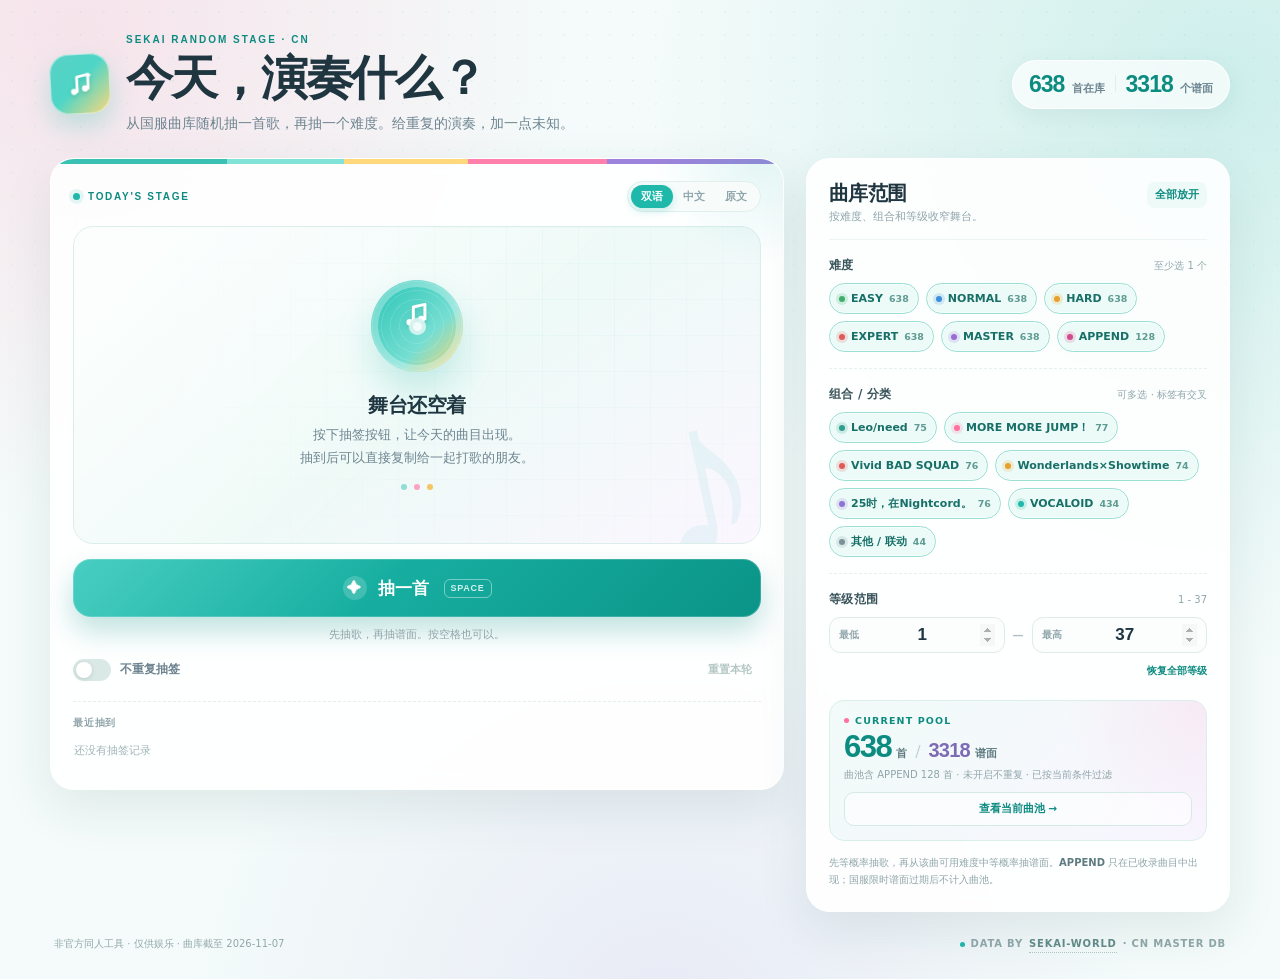
==== index.html @ ed01dc90 "Add files via upload" ====
<!doctype html>
<html lang="zh-CN">
<head>
  <meta charset="utf-8">
  <meta name="viewport" content="width=device-width, initial-scale=1">
  <meta name="theme-color" content="#f4fbfa">
  <meta name="description" content="初音未来：缤纷舞台国服随机曲目抽签工具 — 638 首在库曲目，支持难度、组合、等级筛选与 APPEND。">
  <title>今天，演奏什么？｜PJSK 国服随机抽签</title>
  <link rel="icon" href="data:image/svg+xml,%3Csvg xmlns='http://www.w3.org/2000/svg' viewBox='0 0 64 64'%3E%3Crect width='64' height='64' rx='18' fill='%231fb8aa'/%3E%3Cpath d='M27 43V18l20-4v22' stroke='white' stroke-width='5' stroke-linecap='round' stroke-linejoin='round' fill='none'/%3E%3Ccircle cx='21' cy='44' r='6' fill='white'/%3E%3Ccircle cx='41' cy='37' r='6' fill='white'/%3E%3C/svg%3E">
  <style>
/* ============ PJSK 舞台随机抽签 · 样式 ============ */
:root {
  color-scheme: light;
  --bg: #f4fbfa;
  --paper: #ffffff;
  --ink: #1f3540;
  --muted: #6d8490;
  --faint: #90a5ab;
  --line: #e1efec;
  --teal: #1fb8aa;
  --teal-deep: #0c8b80;
  --pink: #ff6f9f;
  --yellow: #f4b942;
  --purple: #8f72d6;
  --shadow: 0 18px 50px rgba(29, 78, 81, 0.1);
  --shadow-soft: 0 8px 26px rgba(29, 78, 81, 0.07);
  --radius: 24px;
  --font: "Noto Sans SC", "PingFang SC", "Hiragino Sans GB", "Microsoft YaHei",
    system-ui, -apple-system, "Segoe UI", sans-serif;
  --display: "Trebuchet MS", "Arial Rounded MT Bold", "Noto Sans SC",
    "PingFang SC", "Microsoft YaHei", sans-serif;
}

* {
  box-sizing: border-box;
}

[hidden] {
  display: none !important;
}

html {
  min-height: 100%;
  scroll-behavior: smooth;
}

body {
  margin: 0;
  min-height: 100vh;
  color: var(--ink);
  font-family: var(--font);
  background:
    radial-gradient(circle at 6% 3%, rgba(255, 111, 159, 0.17), transparent 31rem),
    radial-gradient(circle at 96% 9%, rgba(31, 184, 170, 0.18), transparent 36rem),
    radial-gradient(circle at 52% 105%, rgba(143, 114, 214, 0.12), transparent 30rem),
    var(--bg);
  -webkit-font-smoothing: antialiased;
  text-rendering: optimizeLegibility;
}

body::before {
  content: "";
  position: fixed;
  inset: 0;
  pointer-events: none;
  z-index: 0;
  background-image: radial-gradient(rgba(31, 184, 170, 0.16) 1px, transparent 1px);
  background-size: 23px 23px;
  -webkit-mask-image: linear-gradient(to bottom, rgba(0, 0, 0, 0.55), transparent 68%);
  mask-image: linear-gradient(to bottom, rgba(0, 0, 0, 0.55), transparent 68%);
}

button,
input,
select {
  font: inherit;
}

button {
  -webkit-tap-highlight-color: transparent;
}

button:focus-visible,
input:focus-visible,
a:focus-visible {
  outline: 3px solid rgba(31, 184, 170, 0.45);
  outline-offset: 3px;
}

.app {
  position: relative;
  z-index: 1;
  width: min(1180px, calc(100% - 40px));
  margin: 0 auto;
  padding: 34px 0 26px;
}

/* ---------- 顶部 ---------- */
.hero {
  display: flex;
  align-items: center;
  justify-content: space-between;
  gap: 24px;
  flex-wrap: wrap;
  margin-bottom: 24px;
}

.brand {
  display: flex;
  align-items: center;
  gap: 16px;
  min-width: 0;
}

.brand-mark {
  width: 60px;
  height: 60px;
  flex: 0 0 auto;
  display: grid;
  place-items: center;
  border-radius: 19px;
  color: #fff;
  background:
    linear-gradient(135deg, rgba(255, 255, 255, 0.28), transparent 48%),
    linear-gradient(135deg, #1fc2b2 0%, #4fd6c6 48%, #ffd77a 100%);
  box-shadow:
    0 12px 26px rgba(31, 184, 170, 0.26),
    inset 0 0 0 1px rgba(255, 255, 255, 0.52);
  transform: rotate(-3deg);
}

.brand-mark svg {
  width: 31px;
  height: 31px;
  filter: drop-shadow(0 2px 2px rgba(13, 111, 103, 0.22));
}

.kicker {
  margin: 0 0 7px;
  color: var(--teal-deep);
  font: 800 10px/1.2 var(--display);
  letter-spacing: 0.2em;
  text-transform: uppercase;
}

.hero h1 {
  margin: 0;
  font-family: var(--display);
  font-size: clamp(30px, 4.4vw, 47px);
  line-height: 1.06;
  letter-spacing: -0.045em;
}

.lede {
  margin: 9px 0 0;
  color: var(--muted);
  font-size: 13.5px;
  line-height: 1.65;
}

.lib-badge {
  display: flex;
  align-items: baseline;
  gap: 7px;
  padding: 12px 16px;
  border: 1px solid rgba(255, 255, 255, 0.9);
  border-radius: 999px;
  background: rgba(255, 255, 255, 0.68);
  box-shadow: var(--shadow-soft);
  backdrop-filter: blur(10px);
  white-space: nowrap;
}

.lib-badge strong {
  color: var(--teal-deep);
  font: 800 23px/1 var(--display);
  letter-spacing: -0.04em;
}

.lib-badge span {
  color: var(--muted);
  font-size: 11px;
  font-weight: 700;
}

.lib-badge i {
  width: 1px;
  height: 17px;
  margin: 0 3px;
  background: var(--line);
}

/* ---------- 布局 ---------- */
.layout {
  display: grid;
  grid-template-columns: minmax(0, 1.42fr) minmax(320px, 0.82fr);
  gap: 22px;
  align-items: start;
}

.card {
  background: rgba(255, 255, 255, 0.9);
  border: 1px solid rgba(255, 255, 255, 0.96);
  border-radius: var(--radius);
  box-shadow: var(--shadow);
  backdrop-filter: blur(10px);
}

/* ---------- 抽签舞台 ---------- */
.stage {
  position: relative;
  overflow: hidden;
  padding: 22px;
}

.stage::before {
  content: "";
  position: absolute;
  inset: 0 0 auto;
  height: 5px;
  background: linear-gradient(
    90deg,
    var(--teal) 0 24%,
    #70dfd2 24% 40%,
    #ffd36b 40% 57%,
    var(--pink) 57% 76%,
    var(--purple) 76% 100%
  );
  opacity: 0.88;
}

.stage::after {
  content: "";
  position: absolute;
  width: 230px;
  height: 230px;
  right: -95px;
  top: -120px;
  border-radius: 50%;
  background: radial-gradient(circle, rgba(31, 184, 170, 0.13), transparent 68%);
  pointer-events: none;
}

.stage-top {
  position: relative;
  z-index: 1;
  display: flex;
  align-items: center;
  justify-content: space-between;
  gap: 12px;
  flex-wrap: wrap;
  margin-bottom: 14px;
}

.stage-label {
  display: inline-flex;
  align-items: center;
  gap: 8px;
  color: var(--teal-deep);
  font: 800 10px/1 var(--display);
  letter-spacing: 0.17em;
}

.stage-label::before {
  content: "";
  width: 7px;
  height: 7px;
  border-radius: 50%;
  background: var(--teal);
  box-shadow: 0 0 0 4px rgba(31, 184, 170, 0.12);
}

.segmented {
  display: inline-flex;
  padding: 3px;
  border: 1px solid var(--line);
  border-radius: 999px;
  background: #f7fcfb;
}

.segmented button {
  border: 0;
  border-radius: 999px;
  background: transparent;
  color: var(--faint);
  padding: 6px 10px;
  font-size: 11px;
  font-weight: 800;
  line-height: 1;
  cursor: pointer;
  transition: 0.18s ease;
}

.segmented button:hover {
  color: var(--teal-deep);
}

.segmented button[aria-pressed="true"] {
  color: #fff;
  background: var(--teal);
  box-shadow: 0 3px 9px rgba(31, 184, 170, 0.24);
}

/* 结果面板 */
.result {
  position: relative;
  min-height: 318px;
  display: flex;
  flex-direction: column;
  justify-content: center;
  padding: 23px;
  overflow: hidden;
  border: 1px solid #dceeea;
  border-radius: 20px;
  background:
    linear-gradient(135deg, rgba(255, 255, 255, 0.7), transparent 55%),
    linear-gradient(145deg, #f7fdfc 0%, #eefaf7 54%, #fbf6ff 100%);
}

.result::before {
  content: "";
  position: absolute;
  inset: 0;
  background-image:
    linear-gradient(rgba(31, 184, 170, 0.045) 1px, transparent 1px),
    linear-gradient(90deg, rgba(31, 184, 170, 0.045) 1px, transparent 1px);
  background-size: 36px 36px;
  -webkit-mask-image: radial-gradient(circle at 72% 30%, #000, transparent 76%);
  mask-image: radial-gradient(circle at 72% 30%, #000, transparent 76%);
  pointer-events: none;
}

.result::after {
  content: "♪";
  position: absolute;
  right: 1px;
  bottom: -53px;
  color: rgba(31, 184, 170, 0.075);
  font: 900 230px/1 var(--display);
  transform: rotate(-12deg);
  pointer-events: none;
}

.result-placeholder {
  position: relative;
  z-index: 1;
  display: flex;
  flex-direction: column;
  align-items: center;
  text-align: center;
  padding: 16px 8px;
}

.disc {
  position: relative;
  width: 92px;
  height: 92px;
  display: grid;
  place-items: center;
  border-radius: 50%;
  color: #fff;
  background:
    repeating-radial-gradient(circle at center, transparent 0 8px, rgba(255, 255, 255, 0.12) 8px 9px),
    linear-gradient(135deg, #26c4b5, #76ded2 62%, #ffd36b);
  box-shadow:
    0 18px 34px rgba(31, 184, 170, 0.22),
    inset 0 0 0 7px rgba(255, 255, 255, 0.3);
  animation: floaty 5s ease-in-out infinite;
}

.disc::after {
  content: "";
  position: absolute;
  width: 17px;
  height: 17px;
  border-radius: 50%;
  background: rgba(255, 255, 255, 0.92);
  box-shadow: inset 0 0 0 4px rgba(31, 184, 170, 0.16);
}

.disc svg {
  width: 34px;
  height: 34px;
  margin-top: -22px;
  filter: drop-shadow(0 2px 2px rgba(12, 111, 103, 0.2));
}

.placeholder-title {
  margin: 21px 0 6px;
  font: 800 20px/1.25 var(--display);
  letter-spacing: -0.025em;
}

.placeholder-sub {
  margin: 0;
  max-width: 330px;
  color: var(--muted);
  font-size: 12.5px;
  line-height: 1.8;
}

.placeholder-spark {
  display: flex;
  gap: 7px;
  margin-top: 15px;
}

.placeholder-spark i {
  width: 6px;
  height: 6px;
  border-radius: 50%;
  background: var(--teal);
  opacity: 0.45;
}

.placeholder-spark i:nth-child(2) {
  background: var(--pink);
  opacity: 0.62;
}

.placeholder-spark i:nth-child(3) {
  background: var(--yellow);
  opacity: 0.82;
}

.result-content {
  position: relative;
  z-index: 1;
}

.result-inner {
  display: flex;
  align-items: center;
  gap: 22px;
  min-width: 0;
}

.cover {
  position: relative;
  flex: 0 0 auto;
  width: 112px;
  aspect-ratio: 1;
  display: grid;
  place-items: center;
  overflow: hidden;
  border-radius: 22px;
  background: linear-gradient(135deg, var(--cover-a, #1fb8aa), var(--cover-b, #7de1d5));
  box-shadow:
    0 14px 30px rgba(31, 92, 88, 0.2),
    inset 0 0 0 1px rgba(255, 255, 255, 0.36);
}

.cover::before {
  content: "";
  position: absolute;
  inset: 9px;
  border: 1px solid rgba(255, 255, 255, 0.28);
  border-radius: 15px;
}

.cover::after {
  content: "";
  position: absolute;
  width: 150%;
  height: 34px;
  top: 12%;
  left: -24%;
  background: rgba(255, 255, 255, 0.14);
  transform: rotate(-25deg);
}

.cover-note {
  position: relative;
  z-index: 1;
  color: #fff;
  font: 900 49px/1 var(--display);
  text-shadow: 0 3px 12px rgba(20, 75, 72, 0.2);
}

.cover-append {
  position: absolute;
  z-index: 2;
  left: 50%;
  bottom: 7px;
  transform: translateX(-50%);
  padding: 3px 6px;
  border-radius: 5px;
  background: rgba(255, 255, 255, 0.88);
  color: #b23d78;
  font: 900 8px/1 var(--display);
  letter-spacing: 0.11em;
}

.result-copy {
  min-width: 0;
  flex: 1;
}

.result-kicker {
  display: flex;
  align-items: center;
  flex-wrap: wrap;
  gap: 8px;
  color: var(--faint);
  font-size: 10.5px;
  font-weight: 800;
  letter-spacing: 0.08em;
}

.result-kicker .dot-sep {
  width: 3px;
  height: 3px;
  border-radius: 50%;
  background: #b9cfcb;
}

.song-title {
  margin: 8px 0 5px;
  font-family: var(--display);
  font-size: clamp(24px, 3.7vw, 39px);
  line-height: 1.16;
  letter-spacing: -0.045em;
  overflow-wrap: anywhere;
}

.song-original {
  margin: 0;
  color: var(--muted);
  font-size: 12.5px;
  line-height: 1.6;
  overflow-wrap: anywhere;
}

.result-tags {
  display: flex;
  flex-wrap: wrap;
  align-items: center;
  gap: 7px;
  margin-top: 15px;
}

.diff-badge {
  display: inline-flex;
  align-items: center;
  gap: 8px;
  padding: 7px 11px;
  border: 1px solid var(--diff-bg);
  border-radius: 999px;
  color: var(--diff);
  background: var(--diff-bg);
  font: 900 10px/1 var(--display);
  letter-spacing: 0.08em;
}

.diff-badge b {
  font: 900 17px/1 var(--display);
  letter-spacing: -0.03em;
}

.diff-easy {
  --diff: #257f4f;
  --diff-bg: #e2f6ea;
}
.diff-normal {
  --diff: #286fb3;
  --diff-bg: #e3f0fd;
}
.diff-hard {
  --diff: #a96f12;
  --diff-bg: #fff2d8;
}
.diff-expert {
  --diff: #bd3f3f;
  --diff-bg: #fde8e8;
}
.diff-master {
  --diff: #7448b1;
  --diff-bg: #f0e8fc;
}
.diff-append {
  --diff: #ad3d72;
  --diff-bg: linear-gradient(120deg, #ffe6f1, #ece8ff 52%, #e4fbf7);
  border-color: #f1d4e4;
}

.tag {
  display: inline-flex;
  align-items: center;
  gap: 5px;
  padding: 6px 9px;
  border: 1px solid #e4efed;
  border-radius: 999px;
  color: #5c747c;
  background: rgba(255, 255, 255, 0.72);
  font-size: 10.5px;
  font-weight: 800;
  line-height: 1;
}

.tag::before {
  content: "";
  width: 5px;
  height: 5px;
  border-radius: 50%;
  background: var(--tag-color, var(--teal));
}

.result-foot {
  display: flex;
  align-items: center;
  justify-content: space-between;
  gap: 12px;
  flex-wrap: wrap;
  margin-top: 17px;
  padding-top: 13px;
  border-top: 1px dashed #d4e8e3;
  color: var(--faint);
  font-size: 10.5px;
}

.result-foot .mini-action {
  padding: 7px 10px;
  border: 1px solid #daebe7;
  border-radius: 9px;
  color: var(--teal-deep);
  background: rgba(255, 255, 255, 0.68);
  font-size: 11px;
  font-weight: 800;
  cursor: pointer;
  transition: 0.16s ease;
}

.result-foot .mini-action:hover {
  border-color: #9eddd4;
  background: #f0fbf8;
}

.result.reveal .result-inner {
  animation: reveal-up 0.52s cubic-bezier(0.2, 0.8, 0.2, 1) both;
}

.result.reveal .result-foot {
  animation: reveal-up 0.52s cubic-bezier(0.2, 0.8, 0.2, 1) 0.05s both;
}

/* 抽签按钮 */
.draw-btn {
  position: relative;
  z-index: 1;
  width: 100%;
  margin-top: 15px;
  padding: 17px 19px;
  display: flex;
  align-items: center;
  justify-content: center;
  gap: 11px;
  border: 0;
  border-radius: 18px;
  color: #fff;
  background:
    linear-gradient(135deg, rgba(255, 255, 255, 0.18), transparent 45%),
    linear-gradient(135deg, #20c3b4, #0b9488);
  box-shadow:
    0 14px 28px rgba(12, 143, 131, 0.26),
    inset 0 0 0 1px rgba(255, 255, 255, 0.18);
  font: 900 17px/1 var(--display);
  letter-spacing: 0.02em;
  cursor: pointer;
  transition:
    transform 0.18s ease,
    box-shadow 0.18s ease,
    filter 0.18s ease;
}

.draw-btn:hover:not(:disabled) {
  transform: translateY(-2px);
  box-shadow:
    0 18px 32px rgba(12, 143, 131, 0.31),
    inset 0 0 0 1px rgba(255, 255, 255, 0.22);
  filter: saturate(1.05);
}

.draw-btn:active:not(:disabled) {
  transform: translateY(0) scale(0.994);
  box-shadow: 0 9px 18px rgba(12, 143, 131, 0.23);
}

.draw-btn:disabled {
  cursor: not-allowed;
  opacity: 0.58;
  box-shadow: none;
  transform: none;
}

.draw-btn .btn-icon {
  display: grid;
  place-items: center;
  width: 24px;
  height: 24px;
  border-radius: 50%;
  background: rgba(255, 255, 255, 0.18);
  font-size: 14px;
}

.draw-btn .key {
  margin-left: 3px;
  padding: 4px 6px;
  border: 1px solid rgba(255, 255, 255, 0.42);
  border-radius: 6px;
  color: rgba(255, 255, 255, 0.82);
  font: 800 9px/1 var(--display);
  letter-spacing: 0.08em;
}

.draw-btn.is-drawing .btn-icon {
  animation: spin 0.9s linear infinite;
}

.draw-hint {
  position: relative;
  z-index: 1;
  min-height: 17px;
  margin: 9px 0 0;
  color: var(--faint);
  font-size: 10.5px;
  line-height: 1.55;
  text-align: center;
}

.actions-row {
  position: relative;
  z-index: 1;
  display: flex;
  align-items: center;
  justify-content: space-between;
  gap: 10px;
  flex-wrap: wrap;
  margin-top: 12px;
}

.switch {
  display: inline-flex;
  align-items: center;
  gap: 9px;
  color: var(--muted);
  font-size: 12px;
  font-weight: 700;
  cursor: pointer;
  user-select: none;
}

.switch input {
  position: absolute;
  width: 1px;
  height: 1px;
  opacity: 0;
}

.switch-track {
  position: relative;
  width: 38px;
  height: 22px;
  flex: 0 0 auto;
  border-radius: 999px;
  background: #dbe9e6;
  transition: 0.2s ease;
}

.switch-track::after {
  content: "";
  position: absolute;
  top: 3px;
  left: 3px;
  width: 16px;
  height: 16px;
  border-radius: 50%;
  background: #fff;
  box-shadow: 0 1px 4px rgba(20, 70, 66, 0.18);
  transition: 0.2s ease;
}

.switch input:checked + .switch-track {
  background: var(--teal);
}

.switch input:checked + .switch-track::after {
  transform: translateX(16px);
}

.switch input:focus-visible + .switch-track {
  outline: 3px solid rgba(31, 184, 170, 0.35);
  outline-offset: 2px;
}

.ghost-btn {
  border: 0;
  border-radius: 9px;
  padding: 7px 9px;
  color: var(--teal-deep);
  background: transparent;
  font-size: 11px;
  font-weight: 800;
  cursor: pointer;
  transition: 0.16s ease;
}

.ghost-btn:hover {
  background: #eafaf6;
}

.ghost-btn:disabled {
  color: #b4c7c4;
  cursor: not-allowed;
  background: transparent;
}

/* 历史 */
.history {
  position: relative;
  z-index: 1;
  margin-top: 17px;
  padding-top: 14px;
  border-top: 1px dashed #e2efec;
}

.history-head {
  display: flex;
  align-items: center;
  justify-content: space-between;
  gap: 12px;
  margin-bottom: 8px;
  color: var(--faint);
  font-size: 10px;
  font-weight: 800;
  letter-spacing: 0.08em;
}

.history-list {
  display: flex;
  gap: 8px;
  overflow-x: auto;
  padding: 1px 1px 5px;
  scrollbar-width: thin;
  scrollbar-color: #c6e4df transparent;
}

.history-list::-webkit-scrollbar {
  height: 5px;
}

.history-list::-webkit-scrollbar-thumb {
  border-radius: 999px;
  background: #c6e4df;
}

.history-empty {
  color: #a1b5b7;
  font-size: 11px;
  padding: 4px 0;
}

.history-item {
  flex: 0 0 auto;
  max-width: 245px;
  padding: 8px 10px;
  border: 1px solid #e2efec;
  border-radius: 11px;
  color: var(--ink);
  background: #fbfefd;
  text-align: left;
  cursor: pointer;
  transition: 0.16s ease;
}

.history-item:hover {
  border-color: #b9dfd7;
  background: #f4fcfa;
  transform: translateY(-1px);
}

.history-item strong {
  display: block;
  max-width: 220px;
  overflow: hidden;
  text-overflow: ellipsis;
  white-space: nowrap;
  font-size: 11.5px;
  font-weight: 800;
}

.history-item span {
  display: block;
  margin-top: 4px;
  color: var(--faint);
  font-size: 9.5px;
  font-weight: 700;
  letter-spacing: 0.02em;
}

/* ---------- 筛选面板 ---------- */
.filters {
  padding: 22px;
}

.filters-head {
  display: flex;
  align-items: flex-start;
  justify-content: space-between;
  gap: 12px;
  padding-bottom: 15px;
  border-bottom: 1px solid #edf5f3;
}

.filters-head h2 {
  margin: 0;
  font: 800 20px/1.2 var(--display);
  letter-spacing: -0.03em;
}

.filters-head p {
  margin: 5px 0 0;
  color: var(--faint);
  font-size: 10.5px;
}

.reset-link {
  flex: 0 0 auto;
  margin-top: 1px;
  padding: 6px 8px;
  border: 0;
  border-radius: 8px;
  color: var(--teal-deep);
  background: #eefaf7;
  font-size: 10.5px;
  font-weight: 800;
  cursor: pointer;
  transition: 0.16s ease;
}

.reset-link:hover {
  background: #def7f2;
}

.filter-group {
  padding-top: 17px;
}

.filter-group + .filter-group {
  margin-top: 16px;
  border-top: 1px dashed #e6f1ef;
}

.label-row {
  display: flex;
  align-items: baseline;
  justify-content: space-between;
  gap: 10px;
  margin-bottom: 9px;
}

.label-row h3 {
  margin: 0;
  color: #39545b;
  font-size: 12px;
  font-weight: 900;
  letter-spacing: 0.02em;
}

.label-row span {
  color: var(--faint);
  font-size: 10px;
}

.chips {
  display: flex;
  flex-wrap: wrap;
  gap: 7px;
}

.chip {
  display: inline-flex;
  align-items: center;
  gap: 6px;
  min-height: 31px;
  padding: 6px 9px;
  border: 1px solid #deece9;
  border-radius: 999px;
  color: #567078;
  background: #fbfefd;
  font-size: 11px;
  font-weight: 800;
  line-height: 1;
  cursor: pointer;
  transition:
    transform 0.15s ease,
    border-color 0.15s ease,
    background 0.15s ease,
    opacity 0.15s ease;
}

.chip:hover {
  transform: translateY(-1px);
  border-color: #b7ddd6;
}

.chip-dot {
  width: 6px;
  height: 6px;
  flex: 0 0 auto;
  border-radius: 50%;
  background: var(--accent, var(--teal));
}

.chip-count {
  color: #9ab0b1;
  font-size: 9.5px;
  font-weight: 700;
  font-variant-numeric: tabular-nums;
}

.chip[aria-pressed="false"] {
  opacity: 0.52;
  background: #ffffff;
}

.chip[aria-pressed="true"] {
  color: #176f68;
  border-color: #9adfd4;
  background: #ecfbf7;
  box-shadow: inset 0 0 0 1px rgba(255, 255, 255, 0.6);
}

.chip[aria-pressed="true"] .chip-dot {
  box-shadow: 0 0 0 3px color-mix(in srgb, var(--accent, var(--teal)) 18%, transparent);
}

.chip[aria-pressed="true"] .chip-count {
  color: #5f9b94;
}

/* 等级 */
.level-range {
  display: flex;
  align-items: center;
  gap: 8px;
}

.level-field {
  flex: 1;
  display: flex;
  align-items: center;
  gap: 6px;
  min-width: 0;
  padding: 6px 9px;
  border: 1px solid #deece9;
  border-radius: 11px;
  background: #fbfefd;
}

.level-field label {
  flex: 0 0 auto;
  color: var(--faint);
  font-size: 9.5px;
  font-weight: 800;
}

.level-field input {
  width: 100%;
  min-width: 0;
  padding: 0;
  border: 0;
  outline: 0;
  color: var(--ink);
  background: transparent;
  font: 900 17px/1.3 var(--display);
  text-align: center;
  font-variant-numeric: tabular-nums;
}

.level-field input::-webkit-inner-spin-button,
.level-field input::-webkit-outer-spin-button {
  opacity: 0.45;
}

.level-tilde {
  color: #adc0c1;
  font-size: 11px;
  font-weight: 800;
}

.all-level {
  display: block;
  margin: 7px 0 0 auto;
  padding: 4px 0;
  border: 0;
  color: var(--teal-deep);
  background: transparent;
  font-size: 10px;
  font-weight: 800;
  cursor: pointer;
}

.all-level:hover {
  text-decoration: underline;
}

/* 曲池摘要 */
.pool-box {
  margin-top: 18px;
  padding: 14px;
  border: 1px solid #daeeea;
  border-radius: 15px;
  background:
    radial-gradient(circle at 100% 0%, rgba(255, 111, 159, 0.09), transparent 9rem),
    linear-gradient(135deg, #f1fbf8, #f8f5ff);
}

.pool-label {
  display: flex;
  align-items: center;
  gap: 6px;
  color: var(--teal-deep);
  font-size: 9.5px;
  font-weight: 900;
  letter-spacing: 0.12em;
}

.pool-label::before {
  content: "";
  width: 5px;
  height: 5px;
  border-radius: 50%;
  background: var(--pink);
}

.pool-line {
  display: flex;
  align-items: baseline;
  gap: 5px;
  margin-top: 5px;
}

.pool-count {
  color: var(--teal-deep);
  font: 900 31px/1 var(--display);
  letter-spacing: -0.05em;
  font-variant-numeric: tabular-nums;
}

.pool-chart {
  color: #7d6bb5;
  font-size: 20px;
  letter-spacing: -0.04em;
}

.sr-only {
  position: absolute !important;
  width: 1px !important;
  height: 1px !important;
  padding: 0 !important;
  margin: -1px !important;
  overflow: hidden !important;
  clip: rect(0, 0, 0, 0) !important;
  white-space: nowrap !important;
  border: 0 !important;
}

.pool-unit {
  color: #5f7b80;
  font-size: 11px;
  font-weight: 800;
}

.pool-slash {
  margin: 0 3px;
  color: #c1d3d0;
}

.pool-sub {
  margin: 5px 0 0;
  color: var(--faint);
  font-size: 10px;
  line-height: 1.55;
}

.pool-sub b {
  color: #5f7b80;
  font-weight: 800;
  font-variant-numeric: tabular-nums;
}

.view-pool {
  width: 100%;
  margin-top: 9px;
  padding: 9px 11px;
  border: 1px solid #d6eae5;
  border-radius: 10px;
  color: var(--teal-deep);
  background: rgba(255, 255, 255, 0.64);
  font-size: 10.5px;
  font-weight: 900;
  cursor: pointer;
  transition: 0.16s ease;
}

.view-pool:hover {
  border-color: #9fdcd2;
  background: #fff;
}

.note {
  margin: 13px 0 0;
  color: #8fa5a8;
  font-size: 10px;
  line-height: 1.75;
}

.note b {
  color: #5d7b80;
  font-weight: 800;
}

/* ---------- 页脚 ---------- */
.footer {
  display: flex;
  align-items: center;
  justify-content: space-between;
  gap: 12px;
  flex-wrap: wrap;
  padding: 24px 4px 0;
  color: #91a7aa;
  font-size: 10px;
  line-height: 1.65;
}

.footer a {
  color: #638b8a;
  text-decoration: none;
  border-bottom: 1px dotted rgba(99, 139, 138, 0.45);
}

.footer a:hover {
  color: var(--teal-deep);
}

.footer .footer-mark {
  display: inline-flex;
  align-items: center;
  gap: 6px;
  font-weight: 800;
  letter-spacing: 0.08em;
}

.footer .footer-mark i {
  width: 5px;
  height: 5px;
  border-radius: 50%;
  background: var(--teal);
}

/* ---------- 曲池弹窗 ---------- */
dialog {
  width: min(900px, calc(100% - 28px));
  max-height: min(84vh, 900px);
  padding: 0;
  border: 0;
  border-radius: 24px;
  color: var(--ink);
  background: #fff;
  box-shadow: 0 30px 90px rgba(16, 52, 55, 0.3);
  overflow: hidden;
}

dialog::backdrop {
  background: rgba(15, 40, 43, 0.4);
  backdrop-filter: blur(5px);
}

.dialog-shell {
  display: flex;
  flex-direction: column;
  max-height: min(84vh, 900px);
}

.dialog-head {
  display: flex;
  align-items: flex-start;
  justify-content: space-between;
  gap: 16px;
  padding: 21px 23px 14px;
  border-bottom: 1px solid #edf5f3;
  background: #fff;
}

.dialog-head h2 {
  margin: 0;
  font: 900 25px/1.15 var(--display);
  letter-spacing: -0.035em;
}

.dialog-head p:not(.kicker) {
  margin: 6px 0 0;
  color: var(--faint);
  font-size: 10.5px;
}

.dialog-close {
  display: grid;
  place-items: center;
  width: 34px;
  height: 34px;
  flex: 0 0 auto;
  border: 1px solid #e1efec;
  border-radius: 50%;
  color: #678184;
  background: #f9fdfc;
  font-size: 20px;
  line-height: 1;
  cursor: pointer;
  transition: 0.16s ease;
}

.dialog-close:hover {
  border-color: #b8ddd6;
  color: var(--teal-deep);
  background: #eefaf7;
}

.dialog-tools {
  padding: 12px 23px;
  border-bottom: 1px solid #f0f6f5;
}

.dialog-tools input {
  width: 100%;
  padding: 10px 13px;
  border: 1px solid #dfedeb;
  border-radius: 11px;
  color: var(--ink);
  background: #fbfefd;
  font-size: 12px;
  outline: 0;
  transition: 0.16s ease;
}

.dialog-tools input:focus {
  border-color: #9adfd4;
  box-shadow: 0 0 0 3px rgba(31, 184, 170, 0.1);
}

.pool-list {
  overflow-y: auto;
  padding: 3px 23px 22px;
  scrollbar-width: thin;
  scrollbar-color: #c6e4df transparent;
}

.pool-list::-webkit-scrollbar {
  width: 7px;
}

.pool-list::-webkit-scrollbar-thumb {
  border-radius: 999px;
  background: #c6e4df;
}

.pool-row {
  display: grid;
  grid-template-columns: minmax(0, 1.6fr) minmax(120px, 0.9fr) auto;
  gap: 14px;
  align-items: center;
  padding: 12px 0;
  border-bottom: 1px solid #f0f6f5;
}

.pool-row:last-child {
  border-bottom: 0;
}

.pool-main {
  min-width: 0;
}

.pool-main h3 {
  margin: 0;
  overflow: hidden;
  color: #2b444c;
  font-size: 12.5px;
  font-weight: 800;
  line-height: 1.4;
  text-overflow: ellipsis;
  white-space: nowrap;
}

.pool-main p {
  margin: 3px 0 0;
  overflow: hidden;
  color: #9aafb2;
  font-size: 10px;
  line-height: 1.4;
  text-overflow: ellipsis;
  white-space: nowrap;
}

.pool-groups {
  display: flex;
  flex-wrap: wrap;
  gap: 4px;
}

.pool-group {
  display: inline-flex;
  align-items: center;
  gap: 4px;
  padding: 4px 6px;
  border-radius: 5px;
  color: #6b8185;
  background: #f6fbfa;
  font-size: 8.5px;
  font-weight: 800;
  line-height: 1;
  white-space: nowrap;
}

.pool-group::before {
  content: "";
  width: 4px;
  height: 4px;
  border-radius: 50%;
  background: var(--tag-color, var(--teal));
}

.pool-diffs {
  display: flex;
  flex-wrap: wrap;
  justify-content: flex-end;
  gap: 4px;
  max-width: 190px;
}

.mini-diff {
  min-width: 30px;
  padding: 3px 4px;
  border-radius: 5px;
  color: var(--diff);
  background: var(--diff-bg);
  font: 900 8px/1 var(--display);
  text-align: center;
  letter-spacing: 0.02em;
}

.pool-empty {
  padding: 44px 10px;
  color: #9aafb2;
  font-size: 12px;
  text-align: center;
}

/* ---------- Toast ---------- */
.toast {
  position: fixed;
  z-index: 10;
  left: 50%;
  bottom: 26px;
  max-width: calc(100% - 32px);
  padding: 10px 15px;
  border: 1px solid rgba(255, 255, 255, 0.2);
  border-radius: 999px;
  color: #fff;
  background: rgba(26, 54, 60, 0.92);
  box-shadow: 0 10px 30px rgba(18, 45, 48, 0.22);
  font-size: 11.5px;
  font-weight: 700;
  line-height: 1.4;
  opacity: 0;
  pointer-events: none;
  transform: translate(-50%, 12px);
  transition:
    opacity 0.22s ease,
    transform 0.22s ease;
  backdrop-filter: blur(8px);
}

.toast.show {
  opacity: 1;
  transform: translate(-50%, 0);
}

/* ---------- 动画 ---------- */
@keyframes floaty {
  0%,
  100% {
    transform: translateY(0) rotate(-2deg);
  }
  50% {
    transform: translateY(-7px) rotate(2deg);
  }
}

@keyframes spin {
  to {
    transform: rotate(360deg);
  }
}

@keyframes reveal-up {
  from {
    opacity: 0;
    transform: translateY(10px) scale(0.985);
  }
  to {
    opacity: 1;
    transform: translateY(0) scale(1);
  }
}

/* ---------- 响应式 ---------- */
@media (max-width: 920px) {
  .layout {
    grid-template-columns: 1fr;
  }

  .filters {
    padding: 20px;
  }

  .stage {
    padding: 19px;
  }

  .result {
    min-height: 300px;
  }
}

@media (max-width: 620px) {
  .app {
    width: min(100% - 24px, 1180px);
    padding-top: 22px;
  }

  .hero {
    gap: 15px;
    margin-bottom: 17px;
  }

  .brand {
    gap: 12px;
  }

  .brand-mark {
    width: 48px;
    height: 48px;
    border-radius: 15px;
  }

  .brand-mark svg {
    width: 25px;
    height: 25px;
  }

  .kicker {
    font-size: 8.5px;
    letter-spacing: 0.16em;
  }

  .hero h1 {
    font-size: 30px;
  }

  .lede {
    margin-top: 6px;
    font-size: 11.5px;
  }

  .lib-badge {
    padding: 8px 11px;
  }

  .lib-badge strong {
    font-size: 19px;
  }

  .lib-badge span {
    font-size: 10px;
  }

  .stage {
    padding: 15px;
    border-radius: 20px;
  }

  .result {
    min-height: 290px;
    padding: 17px;
    border-radius: 16px;
  }

  .result-inner {
    flex-direction: column;
    align-items: flex-start;
    gap: 15px;
  }

  .cover {
    width: 80px;
    border-radius: 16px;
  }

  .cover-note {
    font-size: 35px;
  }

  .cover::before {
    inset: 7px;
    border-radius: 11px;
  }

  .cover-append {
    bottom: 5px;
    font-size: 6.5px;
  }

  .song-title {
    margin-top: 6px;
    font-size: clamp(23px, 7.2vw, 32px);
  }

  .song-original {
    font-size: 11px;
  }

  .result-tags {
    margin-top: 12px;
  }

  .diff-badge {
    padding: 6px 9px;
    font-size: 9px;
  }

  .diff-badge b {
    font-size: 15px;
  }

  .tag {
    font-size: 9.5px;
    padding: 5px 7px;
  }

  .result-foot {
    margin-top: 13px;
    padding-top: 11px;
  }

  .draw-btn {
    padding: 15px;
    border-radius: 15px;
    font-size: 15.5px;
  }

  .draw-btn .key {
    display: none;
  }

  .actions-row {
    margin-top: 10px;
  }

  .filters {
    padding: 16px;
    border-radius: 20px;
  }

  .filters-head h2 {
    font-size: 18px;
  }

  .chip {
    min-height: 30px;
    font-size: 10.5px;
  }

  .pool-row {
    grid-template-columns: minmax(0, 1fr);
    gap: 6px;
    padding: 11px 0;
  }

  .pool-diffs {
    max-width: none;
    justify-content: flex-start;
  }

  .dialog-head {
    padding: 17px 16px 12px;
  }

  .dialog-tools {
    padding: 10px 16px;
  }

  .pool-list {
    padding: 2px 16px 18px;
  }

  .dialog-head h2 {
    font-size: 21px;
  }

  .footer {
    padding-top: 18px;
    font-size: 9px;
  }
}

@media (prefers-reduced-motion: reduce) {
  *,
  *::before,
  *::after {
    scroll-behavior: auto !important;
    animation-duration: 0.001ms !important;
    animation-iteration-count: 1 !important;
    transition-duration: 0.001ms !important;
  }
}

  </style>
</head>
<body>
  <div class="app">
    <header class="hero">
      <div class="brand">
        <div class="brand-mark" aria-hidden="true">
          <svg viewBox="0 0 24 24" fill="none">
            <path d="M9.2 17.5V6.2l8.6-1.9v10.8" stroke="currentColor" stroke-width="2.15" stroke-linecap="round" stroke-linejoin="round"/>
            <circle cx="6.8" cy="17.5" r="2.4" fill="currentColor"/>
            <circle cx="15.4" cy="15.2" r="2.4" fill="currentColor"/>
            <path d="M18.9 3.2l.55 1.3 1.3.55-1.3.55-.55 1.3-.55-1.3-1.3-.55 1.3-.55.55-1.3z" fill="currentColor"/>
          </svg>
        </div>
        <div>
          <p class="kicker">SEKAI RANDOM STAGE · CN</p>
          <h1>今天，演奏什么？</h1>
          <p class="lede">从国服曲库随机抽一首歌，再抽一个难度。给重复的演奏，加一点未知。</p>
        </div>
      </div>
      <div class="lib-badge" aria-label="当前曲库规模">
        <strong id="heroSongCount">638</strong><span>首在库</span>
        <i aria-hidden="true"></i>
        <strong id="heroChartCount">3318</strong><span>个谱面</span>
      </div>
    </header>

    <main class="layout">
      <section class="card stage" aria-labelledby="stageTitle">
        <div class="stage-top">
          <span class="stage-label" id="stageTitle">TODAY'S STAGE</span>
          <div class="segmented" role="group" aria-label="曲名显示方式">
            <button type="button" data-name-mode="both" aria-pressed="true">双语</button>
            <button type="button" data-name-mode="cn" aria-pressed="false">中文</button>
            <button type="button" data-name-mode="orig" aria-pressed="false">原文</button>
          </div>
        </div>

        <div class="result" id="resultCard">
          <div class="result-placeholder" id="resultPlaceholder">
            <div class="disc" aria-hidden="true">
              <svg viewBox="0 0 24 24" fill="none">
                <path d="M9.4 17.2V6.3l8.2-1.8v10.3" stroke="currentColor" stroke-width="2.1" stroke-linecap="round" stroke-linejoin="round"/>
                <circle cx="6.9" cy="17.2" r="2.35" fill="currentColor"/>
                <circle cx="15.2" cy="14.8" r="2.35" fill="currentColor"/>
              </svg>
            </div>
            <p class="placeholder-title">舞台还空着</p>
            <p class="placeholder-sub">按下抽签按钮，让今天的曲目出现。<br>抽到后可以直接复制给一起打歌的朋友。</p>
            <div class="placeholder-spark" aria-hidden="true"><i></i><i></i><i></i></div>
          </div>

          <div class="result-content" id="resultContent" hidden>
            <div class="result-inner">
              <div class="cover" id="cover" aria-hidden="true">
                <span class="cover-note">♪</span>
                <span class="cover-append" id="coverAppend" hidden>APPEND</span>
              </div>
              <div class="result-copy">
                <div class="result-kicker">
                  <span id="resultNo">第 1 抽</span>
                  <span class="dot-sep" aria-hidden="true"></span>
                  <span id="resultDate">2026-11-03</span>
                </div>
                <h2 class="song-title" id="songTitle">曲名</h2>
                <p class="song-original" id="songOriginal"></p>
                <div class="result-tags" id="resultTags"></div>
              </div>
            </div>
            <div class="result-foot">
              <span id="releaseInfo"></span>
              <button type="button" class="mini-action" id="copyBtn">复制结果</button>
            </div>
          </div>
        </div>

        <button type="button" class="draw-btn" id="drawBtn">
          <span class="btn-icon" aria-hidden="true">✦</span>
          <span id="drawBtnLabel">抽一首</span>
          <span class="key" aria-hidden="true">SPACE</span>
        </button>
        <p class="draw-hint" id="drawHint">先抽歌，再抽谱面。</p>

        <div class="actions-row">
          <label class="switch">
            <input type="checkbox" id="noRepeat">
            <span class="switch-track" aria-hidden="true"></span>
            <span>不重复抽签</span>
          </label>
          <button type="button" class="ghost-btn" id="resetRound" disabled>重置本轮</button>
        </div>

        <div class="history">
          <div class="history-head">
            <span>最近抽到</span>
            <button type="button" class="ghost-btn" id="clearHistory" hidden>清空</button>
          </div>
          <div class="history-list" id="historyList">
            <span class="history-empty">还没有抽签记录</span>
          </div>
        </div>
      </section>

      <aside class="card filters" aria-labelledby="filtersTitle">
        <div class="filters-head">
          <div>
            <h2 id="filtersTitle">曲库范围</h2>
            <p>按难度、组合和等级收窄舞台。</p>
          </div>
          <button type="button" class="reset-link" id="resetFilters">全部放开</button>
        </div>

        <div class="filter-group">
          <div class="label-row">
            <h3>难度</h3>
            <span>至少选 1 个</span>
          </div>
          <div class="chips" id="difficultyChips" role="group" aria-label="难度筛选"></div>
        </div>

        <div class="filter-group">
          <div class="label-row">
            <h3>组合 / 分类</h3>
            <span>可多选 · 标签有交叉</span>
          </div>
          <div class="chips" id="groupChips" role="group" aria-label="组合筛选"></div>
        </div>

        <div class="filter-group">
          <div class="label-row">
            <h3>等级范围</h3>
            <span id="levelSummary">1 - 37</span>
          </div>
          <div class="level-range">
            <div class="level-field">
              <label for="minLevel">最低</label>
              <input type="number" id="minLevel" min="1" max="37" value="1" inputmode="numeric">
            </div>
            <span class="level-tilde" aria-hidden="true">—</span>
            <div class="level-field">
              <label for="maxLevel">最高</label>
              <input type="number" id="maxLevel" min="1" max="37" value="37" inputmode="numeric">
            </div>
          </div>
          <button type="button" class="all-level" id="allLevels">恢复全部等级</button>
        </div>

        <div class="pool-box">
          <div class="pool-label">CURRENT POOL</div>
          <div class="pool-line">
            <span class="pool-count" id="poolCount">638</span>
            <span class="pool-unit">首</span>
            <span class="pool-slash">/</span>
            <span class="pool-count pool-chart" id="chartCount">3318</span>
            <span class="pool-unit">谱面</span>
          </div>
          <p class="pool-sub" id="poolSub">曲池含 APPEND <b>128</b> 首 · 未开启不重复 · 已按当前条件过滤</p>
          <button type="button" class="view-pool" id="openPool">查看当前曲池 <span aria-hidden="true">→</span></button>
        </div>

        <p class="note">先等概率抽歌，再从该曲可用难度中等概率抽谱面。<b>APPEND</b> 只在已收录曲目中出现；国服限时谱面过期后不计入曲池。</p>
      </aside>
    </main>

    <footer class="footer">
      <span>非官方同人工具 · 仅供娱乐 · 曲库截至 <span id="dataDate">2026-11-07</span></span>
      <span class="footer-mark"><i aria-hidden="true"></i> DATA BY <a href="https://github.com/Sekai-World/sekai-master-db-cn-diff" target="_blank" rel="noreferrer">SEKAI-WORLD</a> · CN MASTER DB</span>
    </footer>
  </div>

  <dialog id="poolDialog" aria-labelledby="poolDialogTitle">
    <div class="dialog-shell">
      <div class="dialog-head">
        <div>
          <p class="kicker">LIBRARY</p>
          <h2 id="poolDialogTitle">当前曲池</h2>
          <p id="poolDialogCount">638 首可抽</p>
        </div>
        <button type="button" class="dialog-close" id="closePool" aria-label="关闭曲池">×</button>
      </div>
      <div class="dialog-tools">
        <input type="search" id="poolSearch" placeholder="搜索中文名 / 原名 / 组合" aria-label="搜索曲池">
      </div>
      <div class="pool-list" id="poolList"></div>
    </div>
  </dialog>

  <div class="toast" id="toast" role="status" aria-live="polite"></div>
  <p id="liveSummary" class="sr-only" aria-live="polite"></p>

  <script type="application/json" id="libraryData">{"asOf":"2026-11-07","source":"https://github.com/Sekai-World/sekai-master-db-cn-diff","count":638,"songs":[{"i":601,"t":"ルマ","c":"Ruma","g":["idol"],"d":{"easy":7,"normal":12,"hard":18,"expert":26,"master":30},"p":"2026-11-03"},{"i":726,"t":"アルカリレットウセイ","c":"碱性劣等生","g":["vocaloid","other"],"d":{"easy":7,"normal":12,"hard":17,"expert":24,"master":30},"p":"2026-10-27"},{"i":723,"t":"ラヴィ","c":"Lavie","g":["school_refusal","other"],"d":{"easy":8,"normal":13,"hard":19,"expert":26,"master":30},"p":"2026-10-26"},{"i":703,"t":"バイオレンストリガー","c":"暴力扳机","g":["street","other"],"d":{"easy":8,"normal":13,"hard":18,"expert":27,"master":31},"p":"2026-10-25"},{"i":659,"t":"あなたの空が泣くのなら","c":"あなたの空が泣くのなら","g":["idol"],"d":{"easy":5,"normal":11,"hard":15,"expert":21,"master":25},"p":"2026-10-21"},{"i":570,"t":"スター","c":"星光","g":["light_music_club"],"d":{"easy":7,"normal":12,"hard":18,"expert":25,"master":29},"p":"2026-10-19"},{"i":668,"t":"ネクラチューンサーカス","c":"阴暗音调马戏团","g":["vocaloid"],"d":{"easy":9,"normal":15,"hard":24,"expert":31,"master":34,"append":37},"p":"2026-10-10"},{"i":677,"t":"アベリア","c":"Abelia","g":["vocaloid"],"d":{"easy":8,"normal":13,"hard":18,"expert":24,"master":31},"p":"2026-10-09"},{"i":551,"t":"ロストアンブレラ","c":"Lost Umbrella","g":["school_refusal"],"d":{"easy":7,"normal":12,"hard":18,"expert":24,"master":30},"p":"2026-10-08"},{"i":666,"t":"少女A","c":"少女A","g":["vocaloid"],"d":{"easy":8,"normal":12,"hard":17,"expert":24,"master":30},"p":"2026-10-07"},{"i":667,"t":"㋰責任集合体","c":"无责任集合体","g":["vocaloid"],"d":{"easy":6,"normal":13,"hard":17,"expert":24,"master":29},"p":"2026-10-06"},{"i":664,"t":"人マニア","c":"人狂热者","g":["theme_park"],"d":{"easy":8,"normal":13,"hard":18,"expert":26,"master":30},"p":"2026-10-05"},{"i":669,"t":"げんてん","c":"原点","g":["vocaloid"],"d":{"easy":6,"normal":12,"hard":19,"expert":26,"master":31},"p":"2026-10-04"},{"i":652,"t":"カレシのジュード","c":"カレシのジュード","g":["vocaloid"],"d":{"easy":7,"normal":12,"hard":17,"expert":26,"master":30},"p":"2026-10-03"},{"i":637,"t":"笑えたらえーやん！","c":"笑口常开好运来！","g":["vocaloid"],"d":{"easy":8,"normal":13,"hard":17,"expert":25,"master":30},"p":"2026-10-02"},{"i":798,"t":"When Enemies Collapse","c":"When Enemies Collapse","g":["other"],"d":{"easy":7,"normal":13,"hard":18,"expert":27,"master":32},"p":"2026-10-01"},{"i":800,"t":"Remnath","c":"Remnath","g":["other"],"d":{"easy":8,"normal":14,"hard":22,"expert":27,"master":33},"p":"2026-09-30"},{"i":801,"t":"ln(guis·tics)","c":"ln(guis·tics)","g":["other"],"d":{"easy":7,"normal":13,"hard":21,"expert":28,"master":33},"p":"2026-09-29"},{"i":799,"t":"The Encounter Code","c":"The Encounter Code","g":["other"],"d":{"easy":9,"normal":13,"hard":23,"expert":28,"master":32},"p":"2026-09-28"},{"i":11018,"t":"絶景","c":"四时风华","g":["vocaloid"],"d":{"easy":7,"normal":12,"hard":17,"expert":25,"master":30},"p":"2026-09-26"},{"i":585,"t":"ペンタトニック","c":"Pentatonic","g":["light_music_club","idol","street","theme_park","school_refusal","vocaloid","other"],"d":{"easy":7,"normal":14,"hard":18,"expert":25,"master":30,"append":31},"p":"2026-09-24"},{"i":651,"t":"ホワイトハッピー","c":"ホワイトハッピー","g":["vocaloid"],"d":{"easy":7,"normal":12,"hard":18,"expert":26,"master":30},"p":"2026-09-20"},{"i":672,"t":"ハウトゥー世界征服","c":"How to 征服世界","g":["street"],"d":{"easy":8,"normal":13,"hard":17,"expert":24,"master":29},"p":"2026-09-15"},{"i":644,"t":"生きる","c":"生","g":["school_refusal"],"d":{"easy":5,"normal":11,"hard":16,"expert":22,"master":27,"append":32},"p":"2026-09-10"},{"i":663,"t":"ヴィーナス","c":"维纳斯","g":["vocaloid"],"d":{"easy":8,"normal":13,"hard":18,"expert":26,"master":30},"p":"2026-09-05"},{"i":629,"t":"8.32","c":"8.32","g":["idol"],"d":{"easy":5,"normal":12,"hard":17,"expert":24,"master":28},"p":"2026-09-01"},{"i":699,"t":"Catch the Wave","c":"Catch the Wave","g":["vocaloid"],"d":{"easy":7,"normal":12,"hard":18,"expert":23,"master":27},"p":"2026-08-31"},{"i":649,"t":"サヨナラ天国また来て地獄","c":"天堂再见，地狱再会","g":["theme_park"],"d":{"easy":6,"normal":11,"hard":17,"expert":26,"master":30},"p":"2026-08-30"},{"i":572,"t":"飾って","c":"装饰","g":["school_refusal"],"d":{"easy":5,"normal":10,"hard":16,"expert":22,"master":27},"p":"2026-08-28"},{"i":803,"t":"空に免じて","c":"念及长空","g":["vocaloid"],"d":{"easy":5,"normal":12,"hard":16,"expert":22,"master":26},"p":"2026-08-28"},{"i":632,"t":"Surges","c":"Surges","g":["street"],"d":{"easy":6,"normal":12,"hard":18,"expert":26,"master":29},"p":"2026-08-23"},{"i":653,"t":"パメラ","c":"Pamela","g":["vocaloid"],"d":{"easy":7,"normal":12,"hard":17,"expert":25,"master":30},"p":"2026-08-19"},{"i":650,"t":"あの夏が飽和する。","c":"那个夏日已然饱和","g":["school_refusal"],"d":{"easy":5,"normal":12,"hard":18,"expert":24,"master":28},"p":"2026-08-17"},{"i":621,"t":"東京サマーセッション","c":"东京SUMMER SESSION","g":["idol"],"d":{"easy":8,"normal":13,"hard":18,"expert":24,"master":30},"p":"2026-08-13"},{"i":559,"t":"おどりゃんせ","c":"来起舞吧","g":["light_music_club"],"d":{"easy":7,"normal":13,"hard":18,"expert":27,"master":32},"p":"2026-08-10"},{"i":583,"t":"アクセラレイト","c":"加速","g":["street"],"d":{"easy":7,"normal":13,"hard":18,"expert":26,"master":31,"append":32},"p":"2026-08-06"},{"i":571,"t":"偽物人間40号","c":"冒牌人类40号","g":["street"],"d":{"easy":5,"normal":12,"hard":17,"expert":25,"master":29},"p":"2026-08-01"},{"i":622,"t":"超ナイト・オブ・ナイツ","c":"超ナイト・オブ・ナイツ","g":["other"],"d":{"easy":8,"normal":13,"hard":20,"expert":27,"master":33,"append":36},"p":"2026-07-27"},{"i":623,"t":"とうほう☆ワンダーランド","c":"とうほう☆ワンダーランド","g":["theme_park","other"],"d":{"easy":9,"normal":13,"hard":18,"expert":26,"master":31,"append":32},"p":"2026-07-26"},{"i":624,"t":"チルノのパーフェクトさんすう学園","c":"チルノのパーフェクトさんすう学園","g":["vocaloid","other"],"d":{"easy":9,"normal":13,"hard":18,"expert":26,"master":31,"append":33},"p":"2026-07-25"},{"i":635,"t":"ありのままのストーリーを","c":"编织最纯粹的故事","g":["idol"],"d":{"easy":8,"normal":13,"hard":17,"expert":24,"master":28,"append":28},"p":"2026-07-23"},{"i":638,"t":"花弁、それにまつわる音声","c":"花弁、それにまつわる音声","g":["vocaloid"],"d":{"easy":6,"normal":12,"hard":17,"expert":24,"master":29},"p":"2026-07-21"},{"i":639,"t":"マリオネットダンサー","c":"木偶舞者","g":["vocaloid"],"d":{"easy":5,"normal":12,"hard":18,"expert":25,"master":29},"p":"2026-07-19"},{"i":646,"t":"透明なパレット","c":"透明调色板","g":["light_music_club"],"d":{"easy":9,"normal":13,"hard":17,"expert":25,"master":29},"p":"2026-07-15"},{"i":464,"t":"Intergalactic Bound","c":"Intergalactic Bound","g":["vocaloid"],"d":{"easy":6,"normal":12,"hard":17,"expert":23,"master":26},"p":"2026-07-09"},{"i":420,"t":"imaginary love story","c":"imaginary love story","g":["vocaloid"],"d":{"easy":8,"normal":12,"hard":18,"expert":25,"master":31},"p":"2026-07-08"},{"i":387,"t":"Hello Builder","c":"Hello Builder","g":["vocaloid"],"d":{"easy":7,"normal":13,"hard":18,"expert":24,"master":29},"p":"2026-07-06"},{"i":552,"t":"M@GICAL☆CURE! LOVE ♥ SHOT!","c":"M@GICAL☆CURE! LOVE ♥ SHOT!","g":["vocaloid"],"d":{"easy":8,"normal":14,"hard":20,"expert":28,"master":30},"p":"2026-07-05"},{"i":560,"t":"アイリッド","c":"眼睑","g":["theme_park"],"d":{"easy":6,"normal":12,"hard":17,"expert":25,"master":29},"p":"2026-07-04"},{"i":445,"t":"Twilight Melody","c":"Twilight Melody","g":["vocaloid"],"d":{"easy":7,"normal":12,"hard":17,"expert":25,"master":28},"p":"2026-07-04"},{"i":656,"t":"ブラッドドール","c":"BLOOD DOLL","g":["vocaloid"],"d":{"easy":7,"normal":12,"hard":18,"expert":25,"master":30},"p":"2026-06-30"},{"i":746,"t":"Masquerade","c":"Masquerade","g":["other"],"d":{"easy":6,"normal":12,"hard":18,"expert":25,"master":30,"append":31},"p":"2026-06-25"},{"i":745,"t":"ANiMA","c":"ANiMA","g":["other"],"d":{"easy":9,"normal":14,"hard":21,"expert":29,"master":33,"append":36},"p":"2026-06-24"},{"i":749,"t":"99 Glooms","c":"99 Glooms","g":["other"],"d":{"easy":8,"normal":13,"hard":18,"expert":27,"master":31},"p":"2026-06-23"},{"i":748,"t":"Saika","c":"Saika","g":["other"],"d":{"easy":6,"normal":12,"hard":17,"expert":24,"master":28},"p":"2026-06-22"},{"i":744,"t":"CHAOS","c":"CHAOS","g":["other"],"d":{"easy":7,"normal":14,"hard":21,"expert":27,"master":33,"append":35},"p":"2026-06-21"},{"i":747,"t":"SAIRAI","c":"SAIRAI","g":["other"],"d":{"easy":5,"normal":11,"hard":16,"expert":22,"master":27},"p":"2026-06-20"},{"i":647,"t":"SAN値直葬","c":"SAN值直葬","g":["vocaloid"],"d":{"easy":8,"normal":13,"hard":21,"expert":28,"master":33,"append":36},"p":"2026-06-17"},{"i":655,"t":"リリィララ","c":"lily-lala","g":["vocaloid"],"d":{"easy":6,"normal":12,"hard":17,"expert":24,"master":29},"p":"2026-06-12"},{"i":645,"t":"深海シティアンダーグラウンド","c":"深海地下都市","g":["light_music_club"],"d":{"easy":7,"normal":14,"hard":17,"expert":25,"master":29},"p":"2026-06-08"},{"i":636,"t":"エクスプロウル","c":"Explore","g":["vocaloid"],"d":{"easy":7,"normal":12,"hard":19,"expert":26,"master":30},"p":"2026-06-03"},{"i":634,"t":"光線歌","c":"光线歌","g":["street"],"d":{"easy":6,"normal":12,"hard":17,"expert":24,"master":28},"p":"2026-05-31"},{"i":633,"t":"庭師のおはなしによると","c":"据园丁所言","g":["vocaloid"],"d":{"easy":9,"normal":13,"hard":18,"expert":26,"master":31},"p":"2026-05-28"},{"i":628,"t":"モニタリング","c":"Monitoring","g":["vocaloid"],"d":{"easy":8,"normal":13,"hard":18,"expert":26,"master":29},"p":"2026-05-25"},{"i":625,"t":"このふざけた素晴らしき世界は、僕の為にある","c":"このふざけた素晴らしき世界は、僕の為にある","g":["theme_park"],"d":{"easy":7,"normal":14,"hard":17,"expert":25,"master":29},"p":"2026-05-22"},{"i":539,"t":"イレヴンス","c":"Eleventh","g":["idol"],"d":{"easy":6,"normal":12,"hard":16,"expert":23,"master":27},"p":"2026-05-20"},{"i":627,"t":"テトリス","c":"俄罗斯方块","g":["vocaloid"],"d":{"easy":7,"normal":13,"hard":19,"expert":25,"master":29,"append":29},"p":"2026-05-18"},{"i":595,"t":"エンヴィキャットウォーク","c":"嫉妒猫步","g":["light_music_club"],"d":{"easy":8,"normal":12,"hard":18,"expert":26,"master":30},"p":"2026-05-14"},{"i":619,"t":"Connecting","c":"Connecting","g":["vocaloid"],"d":{"easy":6,"normal":12,"hard":16,"expert":23,"master":27},"p":"2026-05-11"},{"i":540,"t":"虚無さん","c":"虚无人士","g":["school_refusal"],"d":{"easy":5,"normal":13,"hard":18,"expert":24,"master":29},"p":"2026-05-07"},{"i":348,"t":"悪徳のジャッジメント","c":"恶德的法官","g":["vocaloid"],"d":{"easy":6,"normal":12,"hard":17,"expert":24,"master":28},"p":"2026-05-07"},{"i":347,"t":"円尾坂の仕立屋","c":"圆尾坂的裁缝店","g":["vocaloid"],"d":{"easy":8,"normal":12,"hard":16,"expert":24,"master":28},"p":"2026-05-06"},{"i":350,"t":"眠らせ姫からの贈り物","c":"安眠公主的赠礼","g":["vocaloid"],"d":{"easy":6,"normal":12,"hard":18,"expert":24,"master":27},"p":"2026-05-05"},{"i":349,"t":"悪食娘コンチータ","c":"恶食娘空琪塔","g":["vocaloid"],"d":{"easy":7,"normal":13,"hard":19,"expert":26,"master":29},"p":"2026-05-04"},{"i":192,"t":"去り人達のワルツ","c":"离别者们的华尔兹","g":["vocaloid"],"d":{"easy":8,"normal":13,"hard":17,"expert":23,"master":28},"p":"2026-05-03"},{"i":191,"t":"悪ノ召使","c":"恶之侍从","g":["vocaloid"],"d":{"easy":6,"normal":12,"hard":17,"expert":24,"master":27},"p":"2026-05-02"},{"i":190,"t":"悪ノ娘","c":"恶之娘","g":["vocaloid"],"d":{"easy":6,"normal":12,"hard":17,"expert":24,"master":27},"p":"2026-05-01"},{"i":538,"t":"オールセーブチャレンジ","c":"All-Save Challenge","g":["theme_park"],"d":{"easy":7,"normal":13,"hard":19,"expert":26,"master":30},"p":"2026-04-28"},{"i":11016,"t":"Mag1c","c":"Mag1c","g":["vocaloid"],"d":{"easy":6,"normal":12,"hard":17,"expert":24,"master":29},"p":"2026-04-24"},{"i":510,"t":"失敗作少女","c":"失敗作少女","g":["school_refusal"],"d":{"easy":5,"normal":12,"hard":18,"expert":25,"master":29},"p":"2026-04-21"},{"i":11015,"t":"まいまいまい","c":"买买买","g":["vocaloid"],"d":{"easy":7,"normal":12,"hard":17,"expert":24,"master":29},"p":"2026-04-16"},{"i":607,"t":"回る空うさぎ","c":"月兔回旋于空中","g":["idol"],"d":{"easy":5,"normal":12,"hard":16,"expert":21,"master":26},"p":"2026-04-13"},{"i":608,"t":"星宙メランコリア","c":"星宙メランコリア","g":["vocaloid"],"d":{"easy":8,"normal":13,"hard":18,"expert":26,"master":30},"p":"2026-04-10"},{"i":590,"t":"マンハッタン","c":"Manhattan","g":["vocaloid"],"d":{"easy":6,"normal":14,"hard":18,"expert":27,"master":32},"p":"2026-04-07"},{"i":626,"t":"フィッシュアンドTips","c":"Fish and Tips","g":["vocaloid"],"d":{"easy":7,"normal":13,"hard":19,"expert":26,"master":30},"p":"2026-04-05"},{"i":620,"t":"紗痲","c":"Shama","g":["street"],"d":{"easy":8,"normal":13,"hard":18,"expert":26,"master":30},"p":"2026-04-04"},{"i":591,"t":"吉原ラメント 再来盤","c":"吉原哀歌-再来盘-","g":["vocaloid"],"d":{"easy":8,"normal":13,"hard":17,"expert":25,"master":29},"p":"2026-04-03"},{"i":594,"t":"Call!!","c":"Call!!","g":["vocaloid"],"d":{"easy":5,"normal":12,"hard":17,"expert":25,"master":28},"p":"2026-04-02"},{"i":588,"t":"プラネットヒーロー","c":"Planet Hero","g":["vocaloid"],"d":{"easy":9,"normal":13,"hard":19,"expert":28,"master":33},"p":"2026-04-01"},{"i":565,"t":"夏に透明","c":"夏日透明","g":["vocaloid"],"d":{"easy":6,"normal":13,"hard":17,"expert":24,"master":28},"p":"2026-03-31"},{"i":11013,"t":"ヒマン=ヒダイ焦燥曲","c":"肥肥焦躁曲","g":["vocaloid"],"d":{"easy":8,"normal":13,"hard":19,"expert":26,"master":31},"p":"2026-03-30"},{"i":605,"t":"Sympathy","c":"Sympathy","g":["light_music_club"],"d":{"easy":8,"normal":13,"hard":17,"expert":24,"master":28,"append":29},"p":"2026-03-30"},{"i":11014,"t":"月西江·春雷","c":"月西江·春雷","g":["vocaloid"],"d":{"easy":5,"normal":10,"hard":15,"expert":21,"master":26},"p":"2026-03-29"},{"i":11010,"t":"越过海岸线","c":"越过海岸线","g":["vocaloid"],"d":{"easy":6,"normal":12,"hard":17,"expert":23,"master":28},"p":"2026-03-28"},{"i":11017,"t":"Hype Dive","c":"Hype Dive","g":["vocaloid"],"d":{"easy":7,"normal":12,"hard":16,"expert":24,"master":29},"p":"2026-03-26"},{"i":603,"t":"ドレミファロンド","c":"DO RE MI FA Rondo","g":["theme_park"],"d":{"easy":6,"normal":12,"hard":17,"expert":23,"master":27},"p":"2026-03-24"},{"i":596,"t":"D/N/A","c":"D/N/A","g":["school_refusal"],"d":{"easy":7,"normal":12,"hard":18,"expert":26,"master":31},"p":"2026-03-20"},{"i":509,"t":"ライアーダンサー","c":"Liar Dancer","g":["theme_park"],"d":{"easy":7,"normal":12,"hard":18,"expert":26,"master":31},"p":"2026-03-17"},{"i":589,"t":"バレリーコ","c":"芭蕾舞者","g":["vocaloid"],"d":{"easy":7,"normal":13,"hard":17,"expert":25,"master":29},"p":"2026-03-14"},{"i":567,"t":"結ンデ開イテ羅刹ト骸","c":"結ンデ開イテ羅刹ト骸","g":["vocaloid"],"d":{"easy":7,"normal":13,"hard":18,"expert":24,"master":29},"p":"2026-03-11"},{"i":566,"t":"パンダヒーロー","c":"パンダヒーロー","g":["vocaloid"],"d":{"easy":8,"normal":13,"hard":18,"expert":24,"master":30},"p":"2026-03-10"},{"i":604,"t":"Packaged","c":"Packaged","g":["vocaloid"],"d":{"easy":6,"normal":12,"hard":16,"expert":22,"master":26},"p":"2026-03-09"},{"i":580,"t":"三日月ステップ","c":"Step for a Crescent","g":["street"],"d":{"easy":7,"normal":12,"hard":17,"expert":25,"master":28},"p":"2026-03-05"},{"i":719,"t":"SHIAWASE FOR YOU!","c":"SHIAWASE FOR YOU!","g":["vocaloid"],"d":{"easy":8,"normal":13,"hard":19,"expert":25,"master":30},"p":"2026-03-04"},{"i":618,"t":"Fondant Step","c":"Fondant Step","g":["vocaloid"],"d":{"easy":6,"normal":12,"hard":16,"expert":23,"master":26},"p":"2026-03-03"},{"i":617,"t":"ぽかぽかの星","c":"暖暖的星","g":["vocaloid"],"d":{"easy":6,"normal":13,"hard":16,"expert":23,"master":27},"p":"2026-03-02"},{"i":616,"t":"アイ","c":"AI","g":["vocaloid"],"d":{"easy":9,"normal":14,"hard":17,"expert":25,"master":29},"p":"2026-03-01"},{"i":615,"t":"四角い地球を丸くする","c":"把方方的地球变圆","g":["vocaloid"],"d":{"easy":6,"normal":12,"hard":18,"expert":24,"master":28},"p":"2026-02-28"},{"i":614,"t":"スターナイトスノウ","c":"Star Night Snow","g":["vocaloid"],"d":{"easy":8,"normal":14,"hard":18,"expert":25,"master":29},"p":"2026-02-27"},{"i":613,"t":"雪がとける前に","c":"雪融之前","g":["vocaloid"],"d":{"easy":7,"normal":12,"hard":18,"expert":23,"master":28},"p":"2026-02-26"},{"i":612,"t":"Snow Fairy Story","c":"Snow Fairy Story","g":["vocaloid"],"d":{"easy":6,"normal":13,"hard":17,"expert":24,"master":28},"p":"2026-02-25"},{"i":611,"t":"好き！雪！本気マジック","c":"喜欢！雪！真实的魔法","g":["vocaloid"],"d":{"easy":7,"normal":13,"hard":18,"expert":25,"master":29},"p":"2026-02-24"},{"i":547,"t":"終焉逃避行","c":"终焉逃避行","g":["light_music_club"],"d":{"easy":6,"normal":12,"hard":18,"expert":25,"master":29},"p":"2026-02-23"},{"i":521,"t":"オーバーライド","c":"Override","g":["idol"],"d":{"easy":9,"normal":14,"hard":18,"expert":26,"master":31},"p":"2026-02-22"},{"i":490,"t":"ルーマー","c":"Rumor","g":["street"],"d":{"easy":6,"normal":12,"hard":16,"expert":24,"master":28},"p":"2026-02-21"},{"i":581,"t":"厨病激発ボーイ","c":"厨病激发男孩","g":["theme_park"],"d":{"easy":9,"normal":13,"hard":19,"expert":27,"master":32},"p":"2026-02-20"},{"i":606,"t":"スーサイドパレヱド","c":"Suicide Parade","g":["school_refusal"],"d":{"easy":8,"normal":13,"hard":19,"expert":26,"master":31,"append":32},"p":"2026-02-19"},{"i":11012,"t":"前ノハナシ","c":"来都来了","g":["vocaloid"],"d":{"easy":7,"normal":12,"hard":18,"expert":24,"master":30},"p":"2026-02-18"},{"i":587,"t":"ルルブ","c":"规则书","g":["vocaloid"],"d":{"easy":9,"normal":14,"hard":18,"expert":27,"master":31},"p":"2026-02-17"},{"i":11011,"t":"ハオ","c":"好","g":["vocaloid"],"d":{"easy":8,"normal":13,"hard":18,"expert":25,"master":29},"p":"2026-02-16"},{"i":592,"t":"クイーンオブハート","c":"クイーンオブハート","g":["vocaloid"],"d":{"easy":9,"normal":13,"hard":17,"expert":25,"master":31},"p":"2026-02-15"},{"i":556,"t":"サイハテ","c":"サイハテ","g":["school_refusal"],"d":{"easy":6,"normal":12,"hard":17,"expert":23,"master":28},"p":"2026-02-14"},{"i":582,"t":"アンチユー","c":"アンチユー","g":["idol"],"d":{"easy":6,"normal":12,"hard":17,"expert":24,"master":28},"p":"2026-02-10"},{"i":537,"t":"花に風","c":"风拂花","g":["street"],"d":{"easy":6,"normal":13,"hard":17,"expert":24,"master":28},"p":"2026-02-04"},{"i":558,"t":"のだ","c":"喏哒","g":["vocaloid"],"d":{"easy":6,"normal":12,"hard":18,"expert":25,"master":30,"append":33},"p":"2026-01-29"},{"i":561,"t":"プロトディスコ","c":"Protodisco","g":["vocaloid"],"d":{"easy":6,"normal":12,"hard":18,"expert":26,"master":32,"append":34},"p":"2026-01-23"},{"i":508,"t":"ヘイヴン","c":"HAVEN","g":["street"],"d":{"easy":7,"normal":12,"hard":19,"expert":26,"master":30},"p":"2026-01-19"},{"i":562,"t":"アンヘル","c":"天使","g":["vocaloid"],"d":{"easy":8,"normal":12,"hard":19,"expert":27,"master":31,"append":33},"p":"2026-01-14"},{"i":569,"t":"シークレット・シーカー","c":"シークレット・シーカー","g":["vocaloid"],"d":{"easy":8,"normal":13,"hard":18,"expert":26,"master":30},"p":"2026-01-08"},{"i":536,"t":"Fire◎Flower (Rerec)","c":"Fire◎Flower (Rerec)","g":["other"],"d":{"easy":8,"normal":13,"hard":17,"expert":25,"master":29},"p":"2026-01-03"},{"i":554,"t":"snooze","c":"snooze","g":["idol"],"d":{"easy":7,"normal":13,"hard":19,"expert":26,"master":32,"append":33},"p":"2026-01-02"},{"i":513,"t":"CH4NGE","c":"CH4NGE","g":["street"],"d":{"easy":6,"normal":11,"hard":17,"expert":24,"master":28},"p":"2026-01-01"},{"i":520,"t":"透明エレジー","c":"透明哀歌","g":["light_music_club"],"d":{"easy":9,"normal":12,"hard":17,"expert":25,"master":30},"p":"2025-12-31"},{"i":593,"t":"クリスタルスノウ","c":"CrystalSnow","g":["vocaloid"],"d":{"easy":6,"normal":12,"hard":17,"expert":23,"master":26},"p":"2025-12-25"},{"i":498,"t":"はしる! とおく! とどく!","c":"奔跑！抵达！远方！","g":["idol"],"d":{"easy":8,"normal":13,"hard":17,"expert":25,"master":29},"p":"2025-12-19"},{"i":555,"t":"フュージョン","c":"Fusion","g":["other"],"d":{"easy":8,"normal":13,"hard":18,"expert":27,"master":30,"append":34},"p":"2025-12-19"},{"i":518,"t":"みかぼし","c":"瓮星","g":["vocaloid"],"d":{"easy":7,"normal":12,"hard":17,"expert":24,"master":30},"p":"2025-12-15"},{"i":500,"t":"余花にみとれて","c":"心醉余花","g":["school_refusal"],"d":{"easy":5,"normal":11,"hard":15,"expert":21,"master":25},"p":"2025-12-09"},{"i":449,"t":"MarbleBlue.","c":"MarbleBlue.","g":["other"],"d":{"easy":9,"normal":14,"hard":21,"expert":30,"master":33,"append":37},"p":"2025-12-09"},{"i":448,"t":"Sage","c":"Sage","g":["other"],"d":{"easy":9,"normal":13,"hard":21,"expert":29,"master":32,"append":36},"p":"2025-12-08"},{"i":447,"t":"folern","c":"folern","g":["other"],"d":{"easy":9,"normal":12,"hard":21,"expert":30,"master":32,"append":35},"p":"2025-12-07"},{"i":164,"t":"Don't Fight The Music","c":"Don't Fight The Music","g":["other"],"d":{"easy":9,"normal":15,"hard":23,"expert":30,"master":35},"p":"2025-12-06"},{"i":163,"t":"the EmpErroR","c":"the EmpErroR","g":["other"],"d":{"easy":9,"normal":15,"hard":23,"expert":31,"master":36},"p":"2025-12-05"},{"i":162,"t":"エンドマークに希望と涙を添えて","c":"为结局添上希望与泪水","g":["other"],"d":{"easy":9,"normal":15,"hard":23,"expert":31,"master":35},"p":"2025-12-04"},{"i":553,"t":"パリィ","c":"パリィ","g":["vocaloid"],"d":{"easy":6,"normal":12,"hard":18,"expert":27,"master":31},"p":"2025-12-01"},{"i":544,"t":"妄想アスパルテーム","c":"妄想阿斯巴甜","g":["idol"],"d":{"easy":7,"normal":12,"hard":17,"expert":25,"master":30},"p":"2025-11-27"},{"i":545,"t":"脳天","c":"脳天","g":["vocaloid"],"d":{"easy":7,"normal":12,"hard":17,"expert":23,"master":27},"p":"2025-11-24"},{"i":548,"t":"ぼくのかみさま","c":"Bokuno Kamisama","g":["theme_park"],"d":{"easy":6,"normal":13,"hard":17,"expert":24,"master":28,"append":27},"p":"2025-11-20"},{"i":564,"t":"そこに在る、光。","c":"光芒，就在那里。","g":["school_refusal"],"d":{"easy":6,"normal":12,"hard":16,"expert":22,"master":27},"p":"2025-11-13"},{"i":577,"t":"スマイル*シンフォニー","c":"Smile*Symphony","g":["theme_park"],"d":{"easy":5,"normal":12,"hard":17,"expert":24,"master":28},"p":"2025-11-10"},{"i":576,"t":"ファイアダンス","c":"Fire Dance","g":["street"],"d":{"easy":6,"normal":12,"hard":18,"expert":25,"master":29},"p":"2025-11-07"},{"i":575,"t":"FUN!!","c":"FUN!!","g":["idol"],"d":{"easy":8,"normal":13,"hard":17,"expert":25,"master":29},"p":"2025-11-04"},{"i":574,"t":"SToRY","c":"SToRY","g":["light_music_club"],"d":{"easy":8,"normal":13,"hard":18,"expert":25,"master":29},"p":"2025-11-01"},{"i":546,"t":"その音が鳴るなら","c":"倘若那个音符响起","g":["light_music_club"],"d":{"easy":9,"normal":13,"hard":18,"expert":25,"master":29},"p":"2025-10-31"},{"i":172,"t":"Happy Halloween","c":"Happy Halloween","g":["idol","vocaloid"],"d":{"easy":5,"normal":12,"hard":16,"expert":25,"master":31,"append":26},"p":"2025-10-30"},{"i":578,"t":"ハローセカイ","c":"Hello,SEKAI","g":["vocaloid"],"d":{"easy":7,"normal":12,"hard":17,"expert":24,"master":28},"p":"2025-10-29"},{"i":478,"t":"フューエル","c":"FUEL","g":["street"],"d":{"easy":7,"normal":13,"hard":17,"expert":25,"master":29},"p":"2025-10-29"},{"i":579,"t":"Worlders","c":"Worlders","g":["light_music_club","idol","street","theme_park","school_refusal","vocaloid","other"],"d":{"easy":7,"normal":13,"hard":18,"expert":24,"master":28},"p":"2025-10-25"},{"i":184,"t":"Hello,world!","c":"Hello,world!","g":["light_music_club","vocaloid"],"d":{"easy":9,"normal":13,"hard":17,"expert":25,"master":29},"p":"2025-10-24"},{"i":573,"t":"はじまりの未来","c":"初始的未来","g":["vocaloid"],"d":{"easy":7,"normal":12,"hard":17,"expert":24,"master":28},"p":"2025-10-18"},{"i":488,"t":"メモリア","c":"Memoria","g":["vocaloid"],"d":{"easy":9,"normal":15,"hard":23,"expert":31,"master":34,"append":37},"p":"2025-10-14"},{"i":549,"t":"化けの花","c":"诡化之花","g":["school_refusal"],"d":{"easy":8,"normal":13,"hard":18,"expert":27,"master":31},"p":"2025-10-11"},{"i":484,"t":"Henceforth","c":"Henceforth","g":["light_music_club"],"d":{"easy":7,"normal":12,"hard":18,"expert":25,"master":29},"p":"2025-10-07"},{"i":491,"t":"キャットラビング","c":"キャットラビング","g":["school_refusal"],"d":{"easy":7,"normal":12,"hard":17,"expert":25,"master":30},"p":"2025-10-03"},{"i":499,"t":"混沌ブギ","c":"Konton Boogie","g":["theme_park"],"d":{"easy":9,"normal":14,"hard":19,"expert":25,"master":30,"append":33},"p":"2025-10-02"},{"i":557,"t":"花溺れ","c":"沉溺于花中","g":["street"],"d":{"easy":6,"normal":12,"hard":17,"expert":26,"master":29},"p":"2025-10-01"},{"i":530,"t":"キャットフード","c":"Cat Food","g":["idol"],"d":{"easy":7,"normal":12,"hard":17,"expert":24,"master":28},"p":"2025-09-30"},{"i":534,"t":"ワールド・ランプシェード [reunion]","c":"ワールド・ランプシェード [reunion]","g":["light_music_club"],"d":{"easy":8,"normal":14,"hard":18,"expert":25,"master":30},"p":"2025-09-29"},{"i":543,"t":"生命性シンドロウム","c":"生命性综合征","g":["vocaloid"],"d":{"easy":9,"normal":14,"hard":20,"expert":29,"master":33,"append":36},"p":"2025-09-28"},{"i":489,"t":"熱風","c":"热风","g":["light_music_club","idol","street","theme_park","school_refusal","vocaloid","other"],"d":{"easy":8,"normal":13,"hard":16,"expert":23,"master":29,"append":31},"p":"2025-09-26"},{"i":524,"t":"それでも僕らは歌うことをやめない","c":"即便如此我们也不会放弃歌唱","g":["light_music_club"],"d":{"easy":8,"normal":13,"hard":18,"expert":26,"master":30},"p":"2025-09-22"},{"i":542,"t":"Blackjack","c":"Blackjack","g":["vocaloid"],"d":{"easy":6,"normal":13,"hard":17,"expert":25,"master":31},"p":"2025-09-19"},{"i":533,"t":"転生林檎","c":"转生苹果","g":["theme_park"],"d":{"easy":6,"normal":12,"hard":20,"expert":25,"master":29},"p":"2025-09-15"},{"i":523,"t":"きみとぼくのレゾナンス","c":"你我之间的共鸣","g":["vocaloid"],"d":{"easy":7,"normal":13,"hard":16,"expert":24,"master":28},"p":"2025-09-10"},{"i":309,"t":"Afterglow","c":"Afterglow","g":["vocaloid"],"d":{"easy":8,"normal":11,"hard":16,"expert":23,"master":27},"p":"2025-09-06"},{"i":331,"t":"39","c":"39","g":["vocaloid"],"d":{"easy":9,"normal":13,"hard":18,"expert":24,"master":29},"p":"2025-09-02"},{"i":153,"t":"Miku","c":"Miku","g":["vocaloid"],"d":{"easy":6,"normal":12,"hard":17,"expert":24,"master":29},"p":"2025-09-01"},{"i":470,"t":"ハジメテノオト","c":"最初的声音","g":["vocaloid"],"d":{"easy":5,"normal":12,"hard":16,"expert":23,"master":26},"p":"2025-08-30"},{"i":301,"t":"私の恋はヘルファイア","c":"我的爱是地狱业火","g":["vocaloid"],"d":{"easy":9,"normal":13,"hard":18,"expert":27,"master":31},"p":"2025-08-29"},{"i":654,"t":"ラストラス","c":"ラストラス","g":["vocaloid"],"d":{"easy":7,"normal":12,"hard":17,"expert":23,"master":28},"p":"2025-08-29"},{"i":505,"t":"コールボーイ","c":"CallBoy","g":["street"],"d":{"easy":6,"normal":13,"hard":17,"expert":25,"master":29},"p":"2025-08-26"},{"i":155,"t":"心拍数♯0822","c":"心跳数♯0822","g":["light_music_club","vocaloid"],"d":{"easy":5,"normal":11,"hard":16,"expert":23,"master":27},"p":"2025-08-22"},{"i":541,"t":"メインキャラクター","c":"Main Character","g":["vocaloid"],"d":{"easy":8,"normal":12,"hard":17,"expert":25,"master":29},"p":"2025-08-17"},{"i":511,"t":"如月アテンション","c":"如月attention","g":["idol"],"d":{"easy":8,"normal":13,"hard":18,"expert":25,"master":29},"p":"2025-08-16"},{"i":531,"t":"メズマライザー","c":"Mesmerizer","g":["vocaloid"],"d":{"easy":8,"normal":13,"hard":20,"expert":26,"master":31},"p":"2025-08-15"},{"i":477,"t":"モザイクロール (Reloaded)","c":"モザイクロール (Reloaded)","g":["light_music_club"],"d":{"easy":6,"normal":13,"hard":17,"expert":24,"master":29},"p":"2025-08-14"},{"i":527,"t":"Unpoison","c":"Unpoison","g":["vocaloid"],"d":{"easy":5,"normal":12,"hard":17,"expert":23,"master":28},"p":"2025-08-13"},{"i":532,"t":"レイヤーノート","c":"レイヤーノート","g":["vocaloid"],"d":{"easy":5,"normal":11,"hard":16,"expert":21,"master":27},"p":"2025-08-12"},{"i":529,"t":"カルチャ","c":"culture","g":["vocaloid"],"d":{"easy":7,"normal":13,"hard":17,"expert":25,"master":28},"p":"2025-08-11"},{"i":495,"t":"スーパーヒーロー","c":"Superhero","g":["idol"],"d":{"easy":6,"normal":13,"hard":20,"expert":25,"master":29},"p":"2025-08-10"},{"i":475,"t":"ちがう!!!","c":"不对的！！！","g":["theme_park"],"d":{"easy":8,"normal":13,"hard":18,"expert":26,"master":31},"p":"2025-08-09"},{"i":525,"t":"アンテナ39","c":"Antenna 39","g":["vocaloid"],"d":{"easy":6,"normal":13,"hard":18,"expert":25,"master":30},"p":"2025-08-08"},{"i":506,"t":"QUEEN","c":"QUEEN","g":["theme_park"],"d":{"easy":8,"normal":13,"hard":18,"expert":25,"master":29},"p":"2025-08-07"},{"i":328,"t":"星界ちゃんと可不ちゃんのおつかい合騒曲","c":"星界酱和可不酱的采购合奏曲","g":["vocaloid"],"d":{"easy":9,"normal":14,"hard":20,"expert":29,"master":32},"p":"2025-08-06"},{"i":526,"t":"彗星ノ銀河","c":"彗星的银河","g":["vocaloid"],"d":{"easy":5,"normal":11,"hard":16,"expert":21,"master":26},"p":"2025-08-05"},{"i":522,"t":"WAVE","c":"WAVE","g":["street"],"d":{"easy":6,"normal":12,"hard":17,"expert":24,"master":28,"append":30},"p":"2025-08-04"},{"i":648,"t":"Life Will Change","c":"Life Will Change","g":["vocaloid","other"],"d":{"easy":7,"normal":13,"hard":18,"expert":26,"master":31},"p":"2025-08-04"},{"i":474,"t":"キラー","c":"KILLER","g":["idol"],"d":{"easy":8,"normal":13,"hard":19,"expert":27,"master":31,"append":33},"p":"2025-08-04"},{"i":516,"t":"あちこちデートさん","c":"到处约会的人","g":["vocaloid"],"d":{"easy":5,"normal":11,"hard":16,"expert":22,"master":30},"p":"2025-08-03"},{"i":515,"t":"イガク","c":"医学","g":["vocaloid"],"d":{"easy":7,"normal":14,"hard":20,"expert":25,"master":31},"p":"2025-08-02"},{"i":473,"t":"マインドブランド","c":"Mind Brand","g":["school_refusal"],"d":{"easy":7,"normal":13,"hard":17,"expert":24,"master":28},"p":"2025-08-01"},{"i":517,"t":"メリーゴーラウンド","c":"旋转木马","g":["vocaloid"],"d":{"easy":5,"normal":12,"hard":18,"expert":26,"master":29},"p":"2025-07-31"},{"i":443,"t":"林檎売りの泡沫少女","c":"卖苹果的泡沫少女","g":["light_music_club"],"d":{"easy":8,"normal":13,"hard":17,"expert":24,"master":28},"p":"2025-07-30"},{"i":487,"t":"ダイジョブですか？","c":"你没事吧？","g":["vocaloid"],"d":{"easy":9,"normal":15,"hard":23,"expert":31,"master":34,"append":37},"p":"2025-07-29"},{"i":494,"t":"ポッピンキャンディ☆フィーバー！","c":"Poppin' Candy☆Fever！","g":["idol"],"d":{"easy":8,"normal":13,"hard":19,"expert":26,"master":31},"p":"2025-07-28"},{"i":460,"t":"LEADER","c":"LEADER","g":["vocaloid"],"d":{"easy":6,"normal":12,"hard":17,"expert":24,"master":28},"p":"2025-07-27"},{"i":512,"t":"合成するミライ","c":"Synthesize You","g":["vocaloid"],"d":{"easy":7,"normal":12,"hard":19,"expert":25,"master":30},"p":"2025-07-26"},{"i":493,"t":"きょうもハレバレ","c":"今天也是晴空万里","g":["theme_park"],"d":{"easy":6,"normal":13,"hard":17,"expert":24,"master":28},"p":"2025-07-25"},{"i":458,"t":"抜錨","c":"拔锚","g":["light_music_club"],"d":{"easy":6,"normal":12,"hard":17,"expert":24,"master":28},"p":"2025-07-24"},{"i":482,"t":"だめにんげんだ!","c":"废柴人类！","g":["idol"],"d":{"easy":8,"normal":13,"hard":19,"expert":26,"master":30},"p":"2025-07-23"},{"i":504,"t":"I know 愛脳.","c":"I know I know.","g":["vocaloid"],"d":{"easy":7,"normal":14,"hard":20,"expert":26,"master":31},"p":"2025-07-22"},{"i":451,"t":"熱異常","c":"热异常","g":["school_refusal"],"d":{"easy":8,"normal":13,"hard":18,"expert":27,"master":32},"p":"2025-07-21"},{"i":396,"t":"東京テディベア","c":"东京泰迪熊","g":["light_music_club"],"d":{"easy":9,"normal":13,"hard":18,"expert":28,"master":31,"append":34},"p":"2025-07-20"},{"i":428,"t":"ときめきジェットコースター","c":"心跳过山车","g":["vocaloid"],"d":{"easy":8,"normal":13,"hard":19,"expert":27,"master":31},"p":"2025-07-19"},{"i":472,"t":"成敗いたAAAAAす！","c":"降下诛罚AAAAA！","g":["theme_park"],"d":{"easy":8,"normal":14,"hard":18,"expert":25,"master":31},"p":"2025-07-18"},{"i":480,"t":"おちゃめ機能","c":"天真烂漫功能","g":["theme_park"],"d":{"easy":7,"normal":13,"hard":18,"expert":24,"master":30},"p":"2025-07-18"},{"i":496,"t":"シルバーコレクター","c":"シルバーコレクター","g":["vocaloid"],"d":{"easy":8,"normal":13,"hard":19,"expert":26,"master":32},"p":"2025-07-17"},{"i":486,"t":"おぎゃりないざー","c":"Ogyarinizer","g":["vocaloid"],"d":{"easy":9,"normal":15,"hard":23,"expert":31,"master":34,"append":37},"p":"2025-07-16"},{"i":441,"t":"酔いどれ知らず","c":"不知醉","g":["street"],"d":{"easy":6,"normal":13,"hard":18,"expert":24,"master":28,"append":29},"p":"2025-07-15"},{"i":476,"t":"Shadow Shadow","c":"Shadow Shadow","g":["school_refusal"],"d":{"easy":6,"normal":12,"hard":16,"expert":23,"master":27},"p":"2025-07-14"},{"i":466,"t":"ガーネットの涙","c":"石榴石之泪","g":["vocaloid"],"d":{"easy":6,"normal":12,"hard":16,"expert":25,"master":28},"p":"2025-07-13"},{"i":467,"t":"あいのうた","c":"あいのうた","g":["vocaloid"],"d":{"easy":6,"normal":12,"hard":16,"expert":25,"master":29},"p":"2025-07-12"},{"i":471,"t":"ULTRA C","c":"ULTRA C","g":["street"],"d":{"easy":6,"normal":12,"hard":18,"expert":25,"master":28},"p":"2025-07-11"},{"i":462,"t":"レッドランドマーカー","c":"Red Land Marker","g":["vocaloid"],"d":{"easy":7,"normal":13,"hard":18,"expert":26,"master":29},"p":"2025-07-11"},{"i":454,"t":"えれくとりっく・えんじぇぅ","c":"Electric Angel","g":["vocaloid"],"d":{"easy":7,"normal":12,"hard":17,"expert":24,"master":29},"p":"2025-07-10"},{"i":418,"t":"金木犀","c":"金木犀","g":["street"],"d":{"easy":6,"normal":12,"hard":17,"expert":26,"master":29},"p":"2025-07-09"},{"i":461,"t":"おどロボ","c":"舞蹈机器人","g":["vocaloid"],"d":{"easy":6,"normal":13,"hard":18,"expert":24,"master":29},"p":"2025-07-09"},{"i":433,"t":"ヒアソビ","c":"玩火","g":["vocaloid"],"d":{"easy":9,"normal":13,"hard":18,"expert":27,"master":31},"p":"2025-07-09"},{"i":481,"t":"明鏡止水","c":"明镜止水","g":["vocaloid"],"d":{"easy":7,"normal":12,"hard":18,"expert":23,"master":28},"p":"2025-07-09"},{"i":417,"t":"くうになる","c":"放空","g":["idol"],"d":{"easy":7,"normal":13,"hard":18,"expert":24,"master":29},"p":"2025-07-09"},{"i":367,"t":"すきなことだけでいいです","c":"我只要我喜欢的事物","g":["theme_park"],"d":{"easy":6,"normal":12,"hard":18,"expert":26,"master":31},"p":"2025-07-09"},{"i":444,"t":"心泥夢(syndrome)","c":"心泥梦(syndrome)","g":["vocaloid"],"d":{"easy":7,"normal":12,"hard":19,"expert":27,"master":31},"p":"2025-07-09"},{"i":432,"t":"強風オールバック","c":"强风大背头","g":["theme_park"],"d":{"easy":6,"normal":13,"hard":17,"expert":24,"master":28},"p":"2025-07-09"},{"i":427,"t":"幽光、1/fのゆらめき","c":"幽光，1/f的波动","g":["vocaloid"],"d":{"easy":8,"normal":13,"hard":18,"expert":25,"master":29},"p":"2025-07-09"},{"i":434,"t":"1000年生きてる","c":"存活千年","g":["theme_park"],"d":{"easy":5,"normal":13,"hard":18,"expert":23,"master":28},"p":"2025-07-09"},{"i":465,"t":"嬢王","c":"嬢王","g":["vocaloid"],"d":{"easy":9,"normal":15,"hard":24,"expert":31,"master":33,"append":36},"p":"2025-07-09"},{"i":455,"t":"ド屑","c":"大人渣","g":["school_refusal"],"d":{"easy":5,"normal":12,"hard":18,"expert":25,"master":28},"p":"2025-07-09"},{"i":519,"t":"夏夜ノ唄","c":"夏夜ノ唄","g":["vocaloid"],"d":{"easy":5,"normal":13,"hard":16,"expert":23,"master":28},"p":"2025-07-09"},{"i":341,"t":"難聴系男子が倒せない","c":"听障系男子无法攻陷","g":["vocaloid"],"d":{"easy":7,"normal":12,"hard":17,"expert":25,"master":30},"p":"2025-07-09"},{"i":391,"t":"キュートなカノジョ","c":"可爱的女朋友","g":["school_refusal"],"d":{"easy":7,"normal":13,"hard":17,"expert":26,"master":30},"p":"2025-07-09"},{"i":436,"t":"古書屋敷殺人事件","c":"古书宅邸杀人事件","g":["theme_park"],"d":{"easy":6,"normal":12,"hard":18,"expert":24,"master":28},"p":"2025-07-09"},{"i":468,"t":"十六歳の心臓","c":"十六岁的心脏","g":["vocaloid"],"d":{"easy":8,"normal":14,"hard":20,"expert":27,"master":31},"p":"2025-07-09"},{"i":407,"t":"初めての恋が終わる時","c":"初恋终结之时","g":["light_music_club"],"d":{"easy":8,"normal":12,"hard":17,"expert":25,"master":29},"p":"2025-07-09"},{"i":456,"t":"幾望の月","c":"几望之月","g":["light_music_club"],"d":{"easy":6,"normal":14,"hard":19,"expert":26,"master":29},"p":"2025-07-09"},{"i":413,"t":"さよならプリンセス","c":"再见公主","g":["idol"],"d":{"easy":8,"normal":14,"hard":19,"expert":26,"master":30},"p":"2025-07-09"},{"i":439,"t":"一千光年","c":"一千光年","g":["vocaloid"],"d":{"easy":8,"normal":13,"hard":18,"expert":25,"master":30,"append":31},"p":"2025-07-09"},{"i":437,"t":"え？あぁ、そう。","c":"え？あぁ、そう。","g":["street"],"d":{"easy":8,"normal":12,"hard":18,"expert":25,"master":30},"p":"2025-07-09"},{"i":430,"t":"『んっあっあっ。』","c":"“嗯啊啊。”","g":["vocaloid"],"d":{"easy":6,"normal":13,"hard":18,"expert":24,"master":28},"p":"2025-07-09"},{"i":416,"t":"limbo","c":"limbo","g":["vocaloid"],"d":{"easy":8,"normal":13,"hard":19,"expert":26,"master":31},"p":"2025-07-09"},{"i":438,"t":"ハイドアンド・シーク","c":"hide and seek","g":["light_music_club"],"d":{"easy":7,"normal":12,"hard":17,"expert":24,"master":28},"p":"2025-07-09"},{"i":431,"t":"flos","c":"flos","g":["idol"],"d":{"easy":6,"normal":12,"hard":18,"expert":23,"master":27},"p":"2025-07-09"},{"i":378,"t":"スロウダウナー","c":"SlowDowner","g":["school_refusal"],"d":{"easy":8,"normal":13,"hard":18,"expert":26,"master":30},"p":"2025-07-09"},{"i":440,"t":"ショウタイム×オーディエンス","c":"Showtime×Audience","g":["vocaloid"],"d":{"easy":9,"normal":14,"hard":18,"expert":25,"master":30},"p":"2025-07-09"},{"i":435,"t":"リレイアウター","c":"Relayouter","g":["vocaloid"],"d":{"easy":7,"normal":13,"hard":18,"expert":26,"master":30},"p":"2025-07-09"},{"i":426,"t":"On&On","c":"On&On","g":["vocaloid"],"d":{"easy":6,"normal":12,"hard":18,"expert":23,"master":27},"p":"2025-07-09"},{"i":446,"t":"オーバーコード","c":"O-Barcode","g":["vocaloid"],"d":{"easy":5,"normal":12,"hard":18,"expert":26,"master":30},"p":"2025-07-09"},{"i":410,"t":"マーシャル・マキシマイザー","c":"Marshall Maximizer","g":["street"],"d":{"easy":9,"normal":14,"hard":18,"expert":26,"master":29},"p":"2025-07-09"},{"i":469,"t":"ラグトレイン","c":"Lagtrain","g":["school_refusal"],"d":{"easy":6,"normal":13,"hard":16,"expert":23,"master":27,"append":25},"p":"2025-07-09"},{"i":377,"t":"悪役にキスシーンを","c":"Kiss the Villain","g":["idol"],"d":{"easy":6,"normal":12,"hard":18,"expert":25,"master":29},"p":"2025-07-09"},{"i":463,"t":"ハッピーチートデー","c":"Happy Cheat Day","g":["vocaloid"],"d":{"easy":5,"normal":12,"hard":17,"expert":23,"master":26},"p":"2025-07-09"},{"i":402,"t":"エンヴィーベイビー","c":"Envy Baby","g":["school_refusal"],"d":{"easy":7,"normal":13,"hard":17,"expert":23,"master":28},"p":"2025-07-09"},{"i":425,"t":"Cool Me Down","c":"Cool Me Down","g":["vocaloid"],"d":{"easy":7,"normal":13,"hard":19,"expert":25,"master":29},"p":"2025-07-09"},{"i":406,"t":"ARQETYPE","c":"ARQETYPE","g":["vocaloid"],"d":{"easy":9,"normal":14,"hard":21,"expert":27,"master":31},"p":"2025-07-09"},{"i":483,"t":"アコトバ","c":"A Word","g":["vocaloid"],"d":{"easy":6,"normal":12,"hard":19,"expert":24,"master":29},"p":"2025-07-09"},{"i":412,"t":"デビルじゃないもん","c":"才不是恶魔呢","g":["vocaloid"],"d":{"easy":7,"normal":12,"hard":19,"expert":26,"master":29},"p":"2025-07-05"},{"i":11009,"t":"低彩度记事","c":"低彩度记事","g":["vocaloid"],"d":{"easy":6,"normal":12,"hard":17,"expert":24,"master":30},"p":"2025-07-01"},{"i":507,"t":"エンパープル","c":"Empurple","g":["school_refusal"],"d":{"easy":6,"normal":12,"hard":17,"expert":24,"master":29,"append":30},"p":"2025-06-29"},{"i":457,"t":"Supernova","c":"Supernova","g":["idol"],"d":{"easy":5,"normal":13,"hard":17,"expert":24,"master":28,"append":27},"p":"2025-06-27"},{"i":325,"t":"豚になってyeah yeah","c":"变成猪，耶耶","g":["vocaloid"],"d":{"easy":5,"normal":12,"hard":17,"expert":24,"master":28},"p":"2025-06-21"},{"i":369,"t":"メランコリック","c":"Melancholic","g":["idol"],"d":{"easy":6,"normal":13,"hard":16,"expert":24,"master":27},"p":"2025-06-16"},{"i":372,"t":"天樂","c":"天乐","g":["light_music_club"],"d":{"easy":9,"normal":13,"hard":18,"expert":25,"master":29},"p":"2025-06-11"},{"i":376,"t":"我儘姫","c":"任性公主","g":["theme_park"],"d":{"easy":6,"normal":11,"hard":18,"expert":26,"master":30},"p":"2025-06-06"},{"i":450,"t":"オペラ！スペースオペラ！","c":"Opera！Space Opera！","g":["theme_park"],"d":{"easy":9,"normal":13,"hard":19,"expert":26,"master":30,"append":31},"p":"2025-06-03"},{"i":502,"t":"Help me, ERINNNNNN!!","c":"Help me, ERINNNNNN!!","g":["vocaloid","other"],"d":{"easy":8,"normal":13,"hard":19,"expert":26,"master":30,"append":32},"p":"2025-06-02"},{"i":501,"t":"Bad Apple!! feat.SEKAI","c":"Bad Apple!!","g":["school_refusal","other"],"d":{"easy":7,"normal":11,"hard":18,"expert":24,"master":29,"append":31},"p":"2025-06-01"},{"i":503,"t":"超最終鬼畜妹フランドール・Ｓ","c":"超最终鬼畜妹芙兰朵露・S","g":["other"],"d":{"easy":9,"normal":14,"hard":20,"expert":28,"master":32,"append":35},"p":"2025-05-31"},{"i":315,"t":"What's up? Pop!","c":"What's up? Pop!","g":["vocaloid"],"d":{"easy":9,"normal":14,"hard":22,"expert":31,"master":37},"p":"2025-05-26"},{"i":365,"t":"恋は戦争","c":"恋爱即战争","g":["street"],"d":{"easy":8,"normal":12,"hard":16,"expert":23,"master":27},"p":"2025-05-20"},{"i":392,"t":"春嵐","c":"春岚","g":["street"],"d":{"easy":6,"normal":14,"hard":20,"expert":27,"master":30},"p":"2025-05-16"},{"i":497,"t":"烈火","c":"烈火","g":["street"],"d":{"easy":6,"normal":12,"hard":16,"expert":23,"master":27},"p":"2025-05-12"},{"i":442,"t":"すれすれ","c":"若即若离","g":["light_music_club"],"d":{"easy":6,"normal":11,"hard":16,"expert":23,"master":26},"p":"2025-05-10"},{"i":245,"t":"阿吽のビーツ","c":"阿吽的节奏","g":["street","vocaloid"],"d":{"easy":6,"normal":13,"hard":18,"expert":23,"master":29},"p":"2025-05-05"},{"i":344,"t":"脳内革命ガール","c":"脑内革命女孩","g":["street"],"d":{"easy":9,"normal":13,"hard":18,"expert":27,"master":31},"p":"2025-05-05"},{"i":298,"t":"ネトゲ廃人シュプレヒコール","c":"网游废人齐颂曲","g":["theme_park"],"d":{"easy":8,"normal":13,"hard":18,"expert":25,"master":31},"p":"2025-05-05"},{"i":201,"t":"神のまにまに","c":"神的随波逐流","g":["theme_park","vocaloid"],"d":{"easy":6,"normal":13,"hard":18,"expert":25,"master":29},"p":"2025-05-05"},{"i":125,"t":"ボッカデラベリタ","c":"真理之口","g":["school_refusal","vocaloid"],"d":{"easy":7,"normal":13,"hard":18,"expert":25,"master":29},"p":"2025-05-05"},{"i":355,"t":"白い雪のプリンセスは","c":"白如雪的公主啊","g":["idol"],"d":{"easy":9,"normal":14,"hard":17,"expert":24,"master":29},"p":"2025-05-05"},{"i":181,"t":"愛して愛して愛して","c":"爱我吧爱我吧爱我吧","g":["school_refusal","vocaloid"],"d":{"easy":5,"normal":12,"hard":16,"expert":25,"master":28},"p":"2025-05-05"},{"i":158,"t":"ナンセンス文学","c":"无意义文学","g":["theme_park","vocaloid"],"d":{"easy":7,"normal":11,"hard":18,"expert":25,"master":29},"p":"2025-05-05"},{"i":400,"t":"我らステインバスターズ！","c":"我们是牙渍克星","g":["idol","other"],"d":{"easy":6,"normal":12,"hard":17,"expert":24,"master":28},"p":"2025-05-05"},{"i":102,"t":"幽霊東京","c":"幽灵东京","g":["street","vocaloid"],"d":{"easy":7,"normal":13,"hard":17,"expert":24,"master":27},"p":"2025-05-05"},{"i":262,"t":"帝国少女","c":"帝国少女","g":["street","vocaloid"],"d":{"easy":5,"normal":11,"hard":17,"expert":24,"master":28},"p":"2025-05-05"},{"i":275,"t":"パラジクロロベンゼン","c":"对二氯苯","g":["vocaloid"],"d":{"easy":6,"normal":13,"hard":18,"expert":24,"master":28},"p":"2025-05-05"},{"i":307,"t":"おこちゃま戦争","c":"孩子气的战争","g":["theme_park","vocaloid"],"d":{"easy":8,"normal":13,"hard":18,"expert":27,"master":31},"p":"2025-05-05"},{"i":194,"t":"妄想感傷代償連盟","c":"妄想感伤代偿联盟","g":["school_refusal","vocaloid"],"d":{"easy":7,"normal":12,"hard":16,"expert":23,"master":27,"append":26},"p":"2025-05-05"},{"i":289,"t":"天ノ弱","c":"天之弱","g":["light_music_club","vocaloid"],"d":{"easy":8,"normal":12,"hard":17,"expert":25,"master":29},"p":"2025-05-05"},{"i":352,"t":"命ばっかり","c":"只为生命","g":["school_refusal","vocaloid"],"d":{"easy":6,"normal":14,"hard":18,"expert":25,"master":28},"p":"2025-05-05"},{"i":198,"t":"グッバイ宣言","c":"グッバイ宣言","g":["theme_park","vocaloid"],"d":{"easy":7,"normal":12,"hard":17,"expert":26,"master":30,"append":27},"p":"2025-05-05"},{"i":401,"t":"まにまに","c":"まにまに","g":["vocaloid"],"d":{"easy":7,"normal":13,"hard":19,"expert":25,"master":29},"p":"2025-05-05"},{"i":86,"t":"on the rocks","c":"on the rocks","g":["vocaloid"],"d":{"easy":7,"normal":11,"hard":16,"expert":23,"master":27},"p":"2025-05-05"},{"i":84,"t":"ジャンキーナイトタウンオーケストラ","c":"junky nighttown orchestra","g":["vocaloid"],"d":{"easy":6,"normal":13,"hard":18,"expert":26,"master":31},"p":"2025-05-05"},{"i":288,"t":"アンハッピーリフレイン","c":"Unhappy Refrain","g":["vocaloid"],"d":{"easy":9,"normal":13,"hard":19,"expert":26,"master":31},"p":"2025-05-05"},{"i":393,"t":"Un-Lock","c":"Un-Lock","g":["vocaloid"],"d":{"easy":6,"normal":12,"hard":18,"expert":24,"master":28},"p":"2025-05-05"},{"i":202,"t":"Q","c":"Q","g":["vocaloid"],"d":{"easy":5,"normal":12,"hard":17,"expert":24,"master":28},"p":"2025-05-05"},{"i":291,"t":"フェレス","c":"Pheles","g":["street"],"d":{"easy":9,"normal":13,"hard":18,"expert":26,"master":30,"append":31},"p":"2025-05-05"},{"i":415,"t":"ラッキー☆オーブ","c":"Lucky☆Orb","g":["vocaloid"],"d":{"easy":6,"normal":11,"hard":17,"expert":24,"master":28},"p":"2025-05-05"},{"i":226,"t":"ロストエンファウンド","c":"Lost and Found","g":["light_music_club","vocaloid"],"d":{"easy":9,"normal":13,"hard":18,"expert":25,"master":29},"p":"2025-05-05"},{"i":269,"t":"ロンリーユニバース","c":"Lonely Universe","g":["idol","vocaloid"],"d":{"easy":5,"normal":12,"hard":17,"expert":23,"master":27},"p":"2025-05-05"},{"i":414,"t":"HERO","c":"HERO","g":["vocaloid"],"d":{"easy":8,"normal":13,"hard":19,"expert":26,"master":31},"p":"2025-05-05"},{"i":199,"t":"ゴーストルール","c":"Ghost Rule","g":["light_music_club","vocaloid"],"d":{"easy":9,"normal":14,"hard":19,"expert":27,"master":33},"p":"2025-05-05"},{"i":272,"t":"ジェヘナ","c":"Gehenna","g":["school_refusal","vocaloid"],"d":{"easy":6,"normal":13,"hard":18,"expert":25,"master":31,"append":31},"p":"2025-05-05"},{"i":225,"t":"エゴロック","c":"Ego rock","g":["theme_park","vocaloid"],"d":{"easy":9,"normal":13,"hard":18,"expert":25,"master":31},"p":"2025-05-05"},{"i":299,"t":"エゴイスト","c":"EGOIST","g":["street","vocaloid"],"d":{"easy":8,"normal":14,"hard":18,"expert":26,"master":31},"p":"2025-05-05"},{"i":100,"t":"ECHO","c":"ECHO","g":["street","vocaloid"],"d":{"easy":6,"normal":12,"hard":16,"expert":23,"master":26,"append":29},"p":"2025-05-05"},{"i":399,"t":"Disco No.39","c":"Disco No.39","g":["vocaloid"],"d":{"easy":6,"normal":13,"hard":19,"expert":26,"master":30},"p":"2025-05-05"},{"i":243,"t":"Calc.","c":"Calc.","g":["light_music_club","vocaloid"],"d":{"easy":7,"normal":13,"hard":18,"expert":25,"master":30},"p":"2025-05-05"},{"i":408,"t":"CIRCUS PANIC!!!","c":"CIRCUS PANIC!!!","g":["vocaloid"],"d":{"easy":6,"normal":13,"hard":19,"expert":27,"master":32},"p":"2025-05-05"},{"i":229,"t":"脳漿炸裂ガール","c":"Brain Fluid Explosion Girl","g":["vocaloid"],"d":{"easy":7,"normal":13,"hard":18,"expert":28,"master":32},"p":"2025-05-05"},{"i":357,"t":"ブループラネット","c":"Blue Planet","g":["vocaloid"],"d":{"easy":8,"normal":13,"hard":19,"expert":26,"master":30},"p":"2025-05-05"},{"i":278,"t":"Bad ∞ End ∞ Night","c":"Bad ∞ End ∞ Night","g":["vocaloid"],"d":{"easy":9,"normal":14,"hard":18,"expert":25,"master":29},"p":"2025-05-05"},{"i":258,"t":"深海少女","c":"深海少女","g":["idol","vocaloid"],"d":{"easy":6,"normal":12,"hard":16,"expert":23,"master":27},"p":"2025-05-04"},{"i":179,"t":"炉心融解","c":"炉心融解","g":["vocaloid"],"d":{"easy":7,"normal":12,"hard":17,"expert":24,"master":27},"p":"2025-05-03"},{"i":139,"t":"夜に駆ける","c":"向夜晚奔去","g":["light_music_club","idol","street","theme_park","school_refusal","vocaloid"],"d":{"easy":6,"normal":11,"hard":18,"expert":25,"master":30},"p":"2025-05-02"},{"i":286,"t":"Hello, Worker","c":"Hello, Worker","g":["light_music_club","vocaloid"],"d":{"easy":7,"normal":12,"hard":17,"expert":25,"master":28},"p":"2025-05-01"},{"i":121,"t":"ロミオとシンデレラ","c":"罗密欧与辛德瑞拉","g":["idol","vocaloid"],"d":{"easy":7,"normal":12,"hard":17,"expert":24,"master":28},"p":"2025-04-30"},{"i":98,"t":"ロストワンの号哭","c":"Lost One的号哭","g":["light_music_club","vocaloid"],"d":{"easy":7,"normal":14,"hard":19,"expert":26,"master":33},"p":"2025-04-29"},{"i":492,"t":"私は雨","c":"我是雨","g":["school_refusal"],"d":{"easy":6,"normal":12,"hard":18,"expert":24,"master":28},"p":"2025-04-28"},{"i":120,"t":"いかないで","c":"不要走","g":["light_music_club","vocaloid"],"d":{"easy":8,"normal":13,"hard":18,"expert":25,"master":29,"append":27},"p":"2025-04-27"},{"i":338,"t":"Where shall we go?","c":"Where shall we go?","g":["vocaloid"],"d":{"easy":6,"normal":11,"hard":16,"expert":21,"master":26},"p":"2025-04-26"},{"i":249,"t":"ぼくらの16bit戦争","c":"我们的16bit战争","g":["vocaloid"],"d":{"easy":6,"normal":13,"hard":17,"expert":28,"master":33},"p":"2025-04-25"},{"i":204,"t":"うっせぇわ","c":"烦死了","g":["school_refusal","vocaloid"],"d":{"easy":8,"normal":12,"hard":17,"expert":24,"master":28},"p":"2025-04-24"},{"i":279,"t":"こちら、幸福安心委員会です。","c":"这里是，幸福安心委员会。","g":["vocaloid"],"d":{"easy":6,"normal":12,"hard":18,"expert":24,"master":28},"p":"2025-04-23"},{"i":154,"t":"地球最後の告白を","c":"地球最后的告白","g":["idol","vocaloid"],"d":{"easy":8,"normal":13,"hard":18,"expert":25,"master":31,"append":32},"p":"2025-04-22"},{"i":138,"t":"KING","c":"KING","g":["theme_park","vocaloid"],"d":{"easy":7,"normal":14,"hard":19,"expert":25,"master":30,"append":28},"p":"2025-04-21"},{"i":221,"t":"マトリョシカ","c":"Matoryoshka","g":["vocaloid"],"d":{"easy":9,"normal":13,"hard":18,"expert":25,"master":30},"p":"2025-04-20"},{"i":81,"t":"夜咄ディセイブ","c":"夜谈DECEIVE","g":["street","vocaloid"],"d":{"easy":8,"normal":14,"hard":19,"expert":26,"master":30},"p":"2025-04-19"},{"i":175,"t":"拝啓ドッペルゲンガー","c":"敬启 我的分身","g":["vocaloid"],"d":{"easy":9,"normal":13,"hard":19,"expert":28,"master":32},"p":"2025-04-18"},{"i":87,"t":"恋愛裁判","c":"恋爱裁判","g":["idol","vocaloid"],"d":{"easy":6,"normal":12,"hard":17,"expert":22,"master":28},"p":"2025-04-17"},{"i":115,"t":"アンノウン・マザーグース","c":"Unknown Mother-Goose","g":["vocaloid"],"d":{"easy":8,"normal":12,"hard":17,"expert":26,"master":30},"p":"2025-04-16"},{"i":92,"t":"乙女解剖","c":"少女解剖","g":["school_refusal","vocaloid"],"d":{"easy":5,"normal":12,"hard":16,"expert":24,"master":28},"p":"2025-04-15"},{"i":124,"t":"みくみくにしてあげる♪【してやんよ】","c":"将你MIKUMIKU掉♪【MIKU掉喔~】","g":["vocaloid"],"d":{"easy":7,"normal":12,"hard":17,"expert":24,"master":28,"append":29},"p":"2025-04-14"},{"i":219,"t":"砂の惑星","c":"砂の惑星","g":["vocaloid"],"d":{"easy":5,"normal":11,"hard":16,"expert":23,"master":27},"p":"2025-04-13"},{"i":119,"t":"ワールズエンド・ダンスホール","c":"World’s End Dancehall","g":["vocaloid"],"d":{"easy":7,"normal":12,"hard":18,"expert":26,"master":30},"p":"2025-04-12"},{"i":21,"t":"脱法ロック","c":"逃避法律摇滚","g":["theme_park","vocaloid"],"d":{"easy":7,"normal":13,"hard":18,"expert":26,"master":31},"p":"2025-04-11"},{"i":114,"t":"裏表ラバーズ","c":"里表Lovers","g":["vocaloid"],"d":{"easy":8,"normal":12,"hard":18,"expert":26,"master":30},"p":"2025-04-10"},{"i":404,"t":"blender","c":"blender","g":["street"],"d":{"easy":5,"normal":12,"hard":16,"expert":23,"master":27},"p":"2025-04-09"},{"i":113,"t":"ローリンガール","c":"Rollin Girl","g":["vocaloid"],"d":{"easy":8,"normal":12,"hard":18,"expert":26,"master":31},"p":"2025-04-08"},{"i":44,"t":"Hand in Hand","c":"Hand in Hand","g":["vocaloid"],"d":{"easy":6,"normal":13,"hard":16,"expert":23,"master":28,"append":28},"p":"2025-04-07"},{"i":11,"t":"ビバハピ","c":"快乐万岁","g":["idol","vocaloid"],"d":{"easy":6,"normal":12,"hard":17,"expert":24,"master":29,"append":31},"p":"2025-04-06"},{"i":48,"t":"ワールドイズマイン","c":"World is Mine","g":["vocaloid"],"d":{"easy":7,"normal":13,"hard":17,"expert":24,"master":29},"p":"2025-04-05"},{"i":18,"t":"アスノヨゾラ哨戒班","c":"明日的夜空哨戒班","g":["light_music_club"],"d":{"easy":8,"normal":12,"hard":17,"expert":25,"master":29},"p":"2025-04-04"},{"i":485,"t":"だんだん早くなる","c":"Getting Faster and Faster","g":["vocaloid"],"d":{"easy":7,"normal":13,"hard":18,"expert":24,"master":28},"p":"2025-04-04"},{"i":205,"t":"踊","c":"起舞","g":["street","vocaloid"],"d":{"easy":6,"normal":13,"hard":18,"expert":26,"master":29},"p":"2025-04-03"},{"i":250,"t":"腐れ外道とチョコレゐト","c":"该死的异端及巧克力","g":["vocaloid"],"d":{"easy":9,"normal":14,"hard":21,"expert":30,"master":35},"p":"2025-04-03"},{"i":106,"t":"お気に召すまま","c":"皆大欢喜","g":["theme_park","vocaloid"],"d":{"easy":6,"normal":12,"hard":18,"expert":24,"master":29},"p":"2025-04-03"},{"i":94,"t":"とても痛い痛がりたい","c":"痛并渴痛","g":["school_refusal","vocaloid"],"d":{"easy":6,"normal":13,"hard":18,"expert":23,"master":28,"append":30},"p":"2025-04-03"},{"i":75,"t":"ウミユリ海底譚","c":"海百合海底谭","g":["light_music_club","vocaloid"],"d":{"easy":6,"normal":13,"hard":17,"expert":23,"master":28},"p":"2025-04-03"},{"i":147,"t":"からくりピエロ","c":"活动小丑","g":["idol","vocaloid"],"d":{"easy":5,"normal":11,"hard":16,"expert":23,"master":27},"p":"2025-04-03"},{"i":11007,"t":"梦色星球","c":"梦色星球","g":["vocaloid"],"d":{"easy":7,"normal":12,"hard":15,"expert":25,"master":30},"p":"2025-04-03"},{"i":381,"t":"新人類","c":"新人类","g":["vocaloid"],"d":{"easy":6,"normal":13,"hard":19,"expert":27,"master":31},"p":"2025-04-03"},{"i":292,"t":"いちにのさんで","c":"数着一二三","g":["vocaloid"],"d":{"easy":5,"normal":11,"hard":15,"expert":22,"master":26,"append":24},"p":"2025-04-03"},{"i":208,"t":"僕らまだアンダーグラウンド","c":"我们仍在地面之下","g":["light_music_club","vocaloid"],"d":{"easy":7,"normal":12,"hard":18,"expert":25,"master":28},"p":"2025-04-03"},{"i":358,"t":"心做し","c":"心理作用","g":["school_refusal"],"d":{"easy":5,"normal":12,"hard":16,"expert":22,"master":26},"p":"2025-04-03"},{"i":152,"t":"だれかの心臓になれたなら","c":"如果能成为谁的心脏的话","g":["vocaloid"],"d":{"easy":7,"normal":12,"hard":18,"expert":25,"master":29},"p":"2025-04-03"},{"i":326,"t":"天使の翼。","c":"天使之翼。","g":["vocaloid"],"d":{"easy":6,"normal":12,"hard":18,"expert":24,"master":28},"p":"2025-04-03"},{"i":88,"t":"チュルリラ・チュルリラ・ダッダッダ！","c":"啾噜哩啦·啾噜哩啦·哒哒哒！","g":["theme_park"],"d":{"easy":9,"normal":13,"hard":18,"expert":26,"master":31},"p":"2025-04-03"},{"i":137,"t":"花を唄う","c":"咏花之歌","g":["vocaloid"],"d":{"easy":6,"normal":12,"hard":19,"expert":25,"master":30},"p":"2025-04-03"},{"i":213,"t":"ヴァンパイア","c":"吸血鬼","g":["idol","vocaloid"],"d":{"easy":7,"normal":12,"hard":18,"expert":25,"master":30,"append":27},"p":"2025-04-03"},{"i":314,"t":"陽だまりのセツナ","c":"向阳处的刹那","g":["vocaloid"],"d":{"easy":8,"normal":12,"hard":17,"expert":23,"master":28},"p":"2025-04-03"},{"i":274,"t":"それでもいいんだよ","c":"即使如此也没关系哦","g":["vocaloid"],"d":{"easy":6,"normal":12,"hard":17,"expert":24,"master":29},"p":"2025-04-03"},{"i":379,"t":"ずんだパーリナイ","c":"俊达派对之夜","g":["vocaloid"],"d":{"easy":7,"normal":13,"hard":19,"expert":27,"master":31},"p":"2025-04-03"},{"i":206,"t":"君色マリンスノウ","c":"你的颜色Marine Snow","g":["vocaloid"],"d":{"easy":9,"normal":14,"hard":19,"expert":28,"master":31},"p":"2025-04-03"},{"i":270,"t":"泥中に咲く","c":"于泥中绽放","g":["school_refusal","vocaloid"],"d":{"easy":5,"normal":11,"hard":17,"expert":22,"master":26},"p":"2025-04-03"},{"i":297,"t":"p.h.","c":"p.h.","g":["vocaloid"],"d":{"easy":6,"normal":12,"hard":18,"expert":24,"master":29},"p":"2025-04-03"},{"i":183,"t":"フィクサー","c":"fixer","g":["theme_park","vocaloid"],"d":{"easy":6,"normal":12,"hard":19,"expert":26,"master":32},"p":"2025-04-03"},{"i":242,"t":"トリノコシティ","c":"Torinoko City","g":["idol","vocaloid"],"d":{"easy":6,"normal":11,"hard":17,"expert":23,"master":27},"p":"2025-04-03"},{"i":134,"t":"テレキャスタービーボーイ","c":"Telecaster b boy","g":["theme_park","vocaloid"],"d":{"easy":8,"normal":13,"hard":18,"expert":25,"master":29,"append":31},"p":"2025-04-03"},{"i":395,"t":"サマータイムレコード","c":"Summertime Record","g":["light_music_club"],"d":{"easy":9,"normal":13,"hard":19,"expert":24,"master":28},"p":"2025-04-03"},{"i":185,"t":"しっくおぶはうす！","c":"Sick of House!","g":["vocaloid"],"d":{"easy":7,"normal":13,"hard":17,"expert":26,"master":30},"p":"2025-04-03"},{"i":305,"t":"ストロボラスト","c":"STROBE LAST","g":["vocaloid"],"d":{"easy":5,"normal":12,"hard":16,"expert":23,"master":28},"p":"2025-04-03"},{"i":222,"t":"ピアノ×フォルテ×スキャンダル","c":"Piano × Forte × Scandal","g":["vocaloid"],"d":{"easy":6,"normal":11,"hard":18,"expert":26,"master":30},"p":"2025-04-03"},{"i":85,"t":"Leia - Remind","c":"Leia - Remind","g":["vocaloid"],"d":{"easy":9,"normal":13,"hard":18,"expert":25,"master":29},"p":"2025-04-03"},{"i":171,"t":"カゲロウデイズ","c":"Kagerou Daze","g":["light_music_club","vocaloid"],"d":{"easy":9,"normal":14,"hard":19,"expert":27,"master":31,"append":33},"p":"2025-04-03"},{"i":284,"t":"インビジブル","c":"Invisible","g":["vocaloid"],"d":{"easy":8,"normal":13,"hard":19,"expert":28,"master":32},"p":"2025-04-03"},{"i":228,"t":"Goodbye","c":"Goodbye","g":["vocaloid"],"d":{"easy":6,"normal":12,"hard":17,"expert":23,"master":26},"p":"2025-04-03"},{"i":319,"t":"Decade","c":"Decade","g":["vocaloid"],"d":{"easy":6,"normal":11,"hard":16,"expert":24,"master":30},"p":"2025-04-03"},{"i":168,"t":"ダーリンダンス","c":"DarlingDance","g":["idol","vocaloid"],"d":{"easy":7,"normal":12,"hard":17,"expert":25,"master":30},"p":"2025-04-03"},{"i":253,"t":"DAYBREAK FRONTLINE","c":"DAYBREAK FRONTLINE","g":["street","vocaloid"],"d":{"easy":6,"normal":12,"hard":19,"expert":25,"master":29,"append":29},"p":"2025-04-03"},{"i":136,"t":"チルドレンレコード","c":"Children Record","g":["street","vocaloid"],"d":{"easy":9,"normal":14,"hard":19,"expert":27,"master":32},"p":"2025-04-03"},{"i":265,"t":"Change me","c":"Change me","g":["vocaloid"],"d":{"easy":6,"normal":12,"hard":17,"expert":23,"master":28},"p":"2025-04-03"},{"i":296,"t":"カンタレラ","c":"Cantarella","g":["vocaloid"],"d":{"easy":6,"normal":12,"hard":17,"expert":24,"master":29},"p":"2025-04-03"},{"i":11005,"t":"We Leave The World Together","c":"We Leave The World Together","g":["vocaloid"],"d":{"easy":5,"normal":11,"hard":16,"expert":22,"master":29},"p":"2025-04-02"},{"i":11002,"t":"My Stage With You","c":"My Stage With You","g":["vocaloid"],"d":{"easy":7,"normal":13,"hard":18,"expert":25,"master":29},"p":"2025-04-01"},{"i":11003,"t":"踏步、出发","c":"踏步、出发","g":["vocaloid"],"d":{"easy":6,"normal":11,"hard":16,"expert":21,"master":26},"p":"2025-03-31"},{"i":336,"t":"Be The MUSIC!","c":"Be The MUSIC!","g":["other"],"d":{"easy":6,"normal":12,"hard":20,"expert":26,"master":29},"p":"2025-03-31"},{"i":11001,"t":"Pick Me Up","c":"Pick Me Up","g":["vocaloid"],"d":{"easy":6,"normal":11,"hard":17,"expert":23,"master":28},"p":"2025-03-30"},{"i":11006,"t":"镜中少女","c":"镜中少女","g":["vocaloid"],"d":{"easy":5,"normal":11,"hard":16,"expert":22,"master":27},"p":"2025-03-29"},{"i":11004,"t":"初岚","c":"初岚","g":["vocaloid"],"d":{"easy":8,"normal":13,"hard":17,"expert":27,"master":31},"p":"2025-03-28"},{"i":424,"t":"インテグラル","c":"Integral","g":["light_music_club"],"d":{"easy":8,"normal":12,"hard":16,"expert":24,"master":28,"append":29},"p":"2025-02-28"},{"i":423,"t":"レグルス","c":"Regulus","g":["light_music_club"],"d":{"easy":6,"normal":12,"hard":18,"expert":26,"master":29,"append":30},"p":"2025-02-17"},{"i":411,"t":"世界を照らすテトラッド","c":"照亮世界的四和音","g":["theme_park"],"d":{"easy":7,"normal":13,"hard":20,"expert":27,"master":31,"append":30},"p":"2025-02-08"},{"i":452,"t":"サイバーパンクデッドボーイ","c":"CYBER PUNK DEAD BOY","g":["theme_park"],"d":{"easy":7,"normal":13,"hard":19,"expert":27,"master":30},"p":"2025-01-22"},{"i":405,"t":"MOTTO!!!","c":"MOTTO！！！","g":["idol"],"d":{"easy":6,"normal":11,"hard":16,"expert":23,"master":27,"append":29},"p":"2025-01-14"},{"i":67,"t":"自傷無色","c":"自伤无色","g":["school_refusal","vocaloid"],"d":{"easy":5,"normal":10,"hard":17,"expert":22,"master":26},"p":"2025-01-01"},{"i":10,"t":"ハッピーシンセサイザ","c":"快乐合成器","g":["idol","vocaloid"],"d":{"easy":6,"normal":11,"hard":18,"expert":24,"master":28,"append":29},"p":"2025-01-01"},{"i":77,"t":"ワーワーワールド","c":"哇哇世界","g":["vocaloid","other"],"d":{"easy":7,"normal":12,"hard":17,"expert":24,"master":29,"append":29},"p":"2025-01-01"},{"i":26,"t":"劣等上等","c":"劣等上等","g":["street","vocaloid"],"d":{"easy":7,"normal":12,"hard":18,"expert":25,"master":30,"append":30},"p":"2025-01-01"},{"i":60,"t":"悔やむと書いてミライ","c":"写作悔恨的未来","g":["school_refusal"],"d":{"easy":8,"normal":13,"hard":17,"expert":26,"master":30},"p":"2025-01-01"},{"i":57,"t":"アイドル新鋭隊","c":"偶像新锐队","g":["idol","vocaloid"],"d":{"easy":8,"normal":12,"hard":17,"expert":24,"master":29},"p":"2025-01-01"},{"i":76,"t":"セカイ","c":"世界","g":["vocaloid","other"],"d":{"easy":6,"normal":12,"hard":18,"expert":23,"master":27,"append":28},"p":"2025-01-01"},{"i":11008,"t":"一样","c":"一样","g":["vocaloid"],"d":{"easy":7,"normal":13,"hard":18,"expert":25,"master":30},"p":"2025-01-01"},{"i":51,"t":"セカイはまだ始まってすらいない","c":"“世界”还没开始","g":["theme_park","vocaloid"],"d":{"easy":6,"normal":13,"hard":16,"expert":24,"master":29},"p":"2025-01-01"},{"i":63,"t":"needLe","c":"needLe","g":["light_music_club","vocaloid"],"d":{"easy":7,"normal":12,"hard":17,"expert":25,"master":29},"p":"2025-01-01"},{"i":1,"t":"Tell Your World","c":"Tell Your World","g":["vocaloid"],"d":{"easy":5,"normal":10,"hard":16,"expert":22,"master":26,"append":25},"p":"2025-01-01"},{"i":41,"t":"スイートマジック","c":"Sweet Magic","g":["theme_park","vocaloid"],"d":{"easy":5,"normal":12,"hard":18,"expert":24,"master":27,"append":25},"p":"2025-01-01"},{"i":54,"t":"Ready Steady","c":"Ready Steady","g":["street","vocaloid"],"d":{"easy":5,"normal":10,"hard":16,"expert":25,"master":29},"p":"2025-01-01"},{"i":2,"t":"ロキ","c":"ROKI","g":["light_music_club","vocaloid"],"d":{"easy":7,"normal":11,"hard":17,"expert":24,"master":29,"append":28},"p":"2025-01-01"},{"i":50,"t":"Blessing","c":"Blessing","g":["vocaloid"],"d":{"easy":5,"normal":11,"hard":16,"expert":23,"master":27},"p":"2025-01-01"},{"i":409,"t":"25時の情熱","c":"25点的热情","g":["school_refusal"],"d":{"easy":5,"normal":11,"hard":17,"expert":22,"master":25},"p":"2024-12-28"},{"i":398,"t":"Beyond the way","c":"Beyond the way","g":["street"],"d":{"easy":7,"normal":13,"hard":17,"expert":25,"master":28,"append":29},"p":"2024-12-07"},{"i":397,"t":"フィラメントフィーバー","c":"filament fever","g":["theme_park"],"d":{"easy":6,"normal":13,"hard":18,"expert":25,"master":29},"p":"2024-11-27"},{"i":384,"t":"トワイライトライト","c":"Twilight Light","g":["school_refusal"],"d":{"easy":8,"normal":13,"hard":17,"expert":22,"master":26,"append":27},"p":"2024-10-31"},{"i":429,"t":"はぐ","c":"Hug","g":["idol"],"d":{"easy":6,"normal":13,"hard":18,"expert":24,"master":29},"p":"2024-10-30"},{"i":383,"t":"purpose","c":"purpose","g":["light_music_club"],"d":{"easy":6,"normal":12,"hard":18,"expert":24,"master":28},"p":"2024-10-28"},{"i":390,"t":"Dear","c":"Dear","g":["vocaloid"],"d":{"easy":6,"normal":12,"hard":17,"expert":23,"master":28},"p":"2024-10-11"},{"i":421,"t":"CR詠ZY","c":"CRAZY","g":["street"],"d":{"easy":5,"normal":13,"hard":19,"expert":24,"master":28},"p":"2024-10-11"},{"i":385,"t":"神っぽいな","c":"像神一样呐","g":["school_refusal"],"d":{"easy":6,"normal":13,"hard":18,"expert":25,"master":29},"p":"2024-10-10"},{"i":403,"t":"番凩","c":"落叶秋风","g":["vocaloid"],"d":{"easy":6,"normal":12,"hard":17,"expert":24,"master":27},"p":"2024-10-09"},{"i":368,"t":"アイムマイン","c":"I'm Mine","g":["vocaloid"],"d":{"easy":6,"normal":13,"hard":19,"expert":25,"master":29,"append":26},"p":"2024-09-30"},{"i":366,"t":"NEO","c":"NEO","g":["light_music_club","idol","street","theme_park","school_refusal","other"],"d":{"easy":8,"normal":13,"hard":19,"expert":25,"master":29,"append":32},"p":"2024-09-29"},{"i":394,"t":"ボトルケーキ","c":"Bottle Cake","g":["vocaloid"],"d":{"easy":5,"normal":11,"hard":16,"expert":24,"master":28},"p":"2024-08-24"},{"i":386,"t":"キラピピ★キラピカ","c":"Kirapipi★Kirapika","g":["theme_park"],"d":{"easy":7,"normal":11,"hard":16,"expert":23,"master":27},"p":"2024-08-20"},{"i":356,"t":"リアライズ","c":"Realize","g":["street"],"d":{"easy":7,"normal":13,"hard":19,"expert":25,"master":29},"p":"2024-08-18"},{"i":375,"t":"星を繋ぐ","c":"连接繁星","g":["light_music_club"],"d":{"easy":7,"normal":12,"hard":18,"expert":24,"master":28,"append":27},"p":"2024-07-20"},{"i":345,"t":"演劇","c":"戏剧","g":["school_refusal"],"d":{"easy":8,"normal":11,"hard":17,"expert":24,"master":28},"p":"2024-07-18"},{"i":382,"t":"心拍ペアリング","c":"心跳配对","g":["vocaloid"],"d":{"easy":6,"normal":11,"hard":17,"expert":23,"master":28},"p":"2024-07-13"},{"i":360,"t":"太陽系デスコ","c":"太阳系disco","g":["theme_park"],"d":{"easy":7,"normal":13,"hard":17,"expert":23,"master":28},"p":"2024-07-11"},{"i":361,"t":"きゅうくらりん","c":"Kyu-kurarin","g":["idol"],"d":{"easy":9,"normal":14,"hard":20,"expert":27,"master":31},"p":"2024-07-02"},{"i":363,"t":"UNDERWATER","c":"UNDERWATER","g":["vocaloid"],"d":{"easy":6,"normal":11,"hard":16,"expert":24,"master":29},"p":"2024-06-27"},{"i":340,"t":"とても素敵な六月でした","c":"这是个多么美好的六月啊","g":["school_refusal"],"d":{"easy":9,"normal":12,"hard":18,"expert":24,"master":29},"p":"2024-06-25"},{"i":339,"t":"glow","c":"glow","g":["light_music_club"],"d":{"easy":5,"normal":11,"hard":17,"expert":22,"master":26,"append":25},"p":"2024-06-22"},{"i":374,"t":"チームメイト","c":"Teammate","g":["idol"],"d":{"easy":8,"normal":12,"hard":18,"expert":24,"master":30},"p":"2024-06-19"},{"i":380,"t":"スターダストメドレー","c":"Stardust Medley","g":["vocaloid"],"d":{"easy":7,"normal":13,"hard":20,"expert":26,"master":30},"p":"2024-06-15"},{"i":346,"t":"嗚呼、素晴らしきニャン生","c":"啊啊，美妙的喵生","g":["theme_park"],"d":{"easy":8,"normal":13,"hard":18,"expert":24,"master":29},"p":"2024-06-11"},{"i":373,"t":"下剋上","c":"下克上","g":["street"],"d":{"easy":8,"normal":12,"hard":18,"expert":25,"master":30},"p":"2024-06-09"},{"i":362,"t":"Wonder Style","c":"Wonder Style","g":["vocaloid"],"d":{"easy":6,"normal":11,"hard":18,"expert":24,"master":28},"p":"2024-06-06"},{"i":370,"t":"人生","c":"人生","g":["vocaloid"],"d":{"easy":9,"normal":14,"hard":23,"expert":31,"master":37},"p":"2024-06-01"},{"i":324,"t":"箱庭のコラル","c":"箱庭中的珊瑚","g":["theme_park"],"d":{"easy":6,"normal":12,"hard":17,"expert":23,"master":27,"append":29},"p":"2024-05-28"},{"i":342,"t":"Blue Star","c":"Blue Star","g":["vocaloid"],"d":{"easy":6,"normal":12,"hard":17,"expert":25,"master":29},"p":"2024-05-25"},{"i":364,"t":"エターナルアリア","c":"Eternal Aria","g":["vocaloid"],"d":{"easy":8,"normal":14,"hard":19,"expert":27,"master":30},"p":"2024-05-21"},{"i":276,"t":"シャンティ","c":"SHANTI","g":["street"],"d":{"easy":6,"normal":13,"hard":18,"expert":25,"master":30},"p":"2024-05-18"},{"i":354,"t":"セツナトリップ","c":"刹那旅程","g":["idol"],"d":{"easy":6,"normal":12,"hard":20,"expert":27,"master":32},"p":"2024-05-14"},{"i":318,"t":"Sharing The World","c":"Sharing The World","g":["vocaloid"],"d":{"easy":6,"normal":11,"hard":17,"expert":23,"master":27},"p":"2024-05-11"},{"i":323,"t":"快晴","c":"快晴","g":["light_music_club"],"d":{"easy":7,"normal":13,"hard":17,"expert":25,"master":29},"p":"2024-04-30"},{"i":353,"t":"キティ","c":"kitty","g":["school_refusal"],"d":{"easy":6,"normal":13,"hard":20,"expert":28,"master":31},"p":"2024-04-29"},{"i":308,"t":"ももいろの鍵","c":"桃粉色钥匙","g":["idol"],"d":{"easy":7,"normal":13,"hard":19,"expert":26,"master":31},"p":"2024-04-27"},{"i":322,"t":"絶え間なく藍色","c":"无尽之蓝","g":["street","vocaloid"],"d":{"easy":6,"normal":12,"hard":17,"expert":24,"master":28},"p":"2024-04-20"},{"i":359,"t":"名も無き革命","c":"无名革命","g":["vocaloid"],"d":{"easy":8,"normal":12,"hard":18,"expert":24,"master":29},"p":"2024-04-13"},{"i":351,"t":"相生","c":"相生","g":["light_music_club"],"d":{"easy":6,"normal":13,"hard":18,"expert":22,"master":26},"p":"2024-04-10"},{"i":317,"t":"魔法みたいなミュージック！","c":"魔法みたいなミュージック！","g":["vocaloid"],"d":{"easy":9,"normal":12,"hard":18,"expert":25,"master":31},"p":"2024-04-09"},{"i":343,"t":"スノーマン","c":"Snowman","g":["vocaloid"],"d":{"easy":6,"normal":12,"hard":18,"expert":24,"master":29},"p":"2024-04-03"},{"i":330,"t":"インタビュア","c":"Interviewer","g":["vocaloid"],"d":{"easy":6,"normal":12,"hard":16,"expert":23,"master":26},"p":"2024-04-01"},{"i":337,"t":"METEOR","c":"METEOR","g":["vocaloid"],"d":{"easy":7,"normal":14,"hard":19,"expert":25,"master":30},"p":"2024-03-31"},{"i":334,"t":"Vampire's ∞ pathoS","c":"Vampire's ∞ pathoS","g":["vocaloid"],"d":{"easy":8,"normal":13,"hard":19,"expert":27,"master":31},"p":"2024-03-30"},{"i":335,"t":"トラッシュ・アンド・トラッシュ！","c":"TRASH and TRASH","g":["vocaloid"],"d":{"easy":9,"normal":13,"hard":19,"expert":27,"master":31},"p":"2024-03-29"},{"i":300,"t":"ザムザ","c":"Samsa","g":["school_refusal","vocaloid"],"d":{"easy":5,"normal":13,"hard":18,"expert":25,"master":30,"append":30},"p":"2024-03-27"},{"i":321,"t":"アトラクトライト","c":"Attract Light","g":["light_music_club","vocaloid"],"d":{"easy":8,"normal":14,"hard":17,"expert":25,"master":30},"p":"2024-03-23"},{"i":263,"t":"Highlight","c":"Highlight","g":["vocaloid"],"d":{"easy":5,"normal":11,"hard":16,"expert":23,"master":28},"p":"2024-03-19"},{"i":332,"t":"エピローグに君はいない","c":"终幕时你已不在","g":["vocaloid"],"d":{"easy":5,"normal":11,"hard":16,"expert":23,"master":26},"p":"2024-03-15"},{"i":333,"t":"Mr. Showtime","c":"Mr. Showtime","g":["theme_park"],"d":{"easy":9,"normal":14,"hard":19,"expert":26,"master":31},"p":"2024-03-10"},{"i":320,"t":"Booo!","c":"Booo！","g":["idol","vocaloid"],"d":{"easy":9,"normal":14,"hard":18,"expert":25,"master":29},"p":"2024-03-06"},{"i":329,"t":"ヤミナベ!!!!","c":"黑暗火锅!!!!","g":["vocaloid"],"d":{"easy":9,"normal":15,"hard":23,"expert":31,"master":37},"p":"2024-03-03"},{"i":214,"t":"パレットには君がいっぱい","c":"盛满你的调色盘","g":["vocaloid"],"d":{"easy":5,"normal":11,"hard":17,"expert":25,"master":28},"p":"2024-02-29"},{"i":422,"t":"JUMPIN’ OVER !","c":"JUMPIN’ OVER !","g":["idol"],"d":{"easy":7,"normal":12,"hard":17,"expert":24,"master":28},"p":"2024-02-27"},{"i":312,"t":"ココロ","c":"心","g":["vocaloid"],"d":{"easy":6,"normal":12,"hard":16,"expert":24,"master":28},"p":"2024-02-26"},{"i":316,"t":"ひつじがいっぴき","c":"孤羊一匹","g":["street","vocaloid"],"d":{"easy":9,"normal":13,"hard":17,"expert":25,"master":28},"p":"2024-02-18"},{"i":287,"t":"私は、私達は","c":"我是，我们是","g":["idol"],"d":{"easy":7,"normal":12,"hard":18,"expert":24,"master":27},"p":"2024-02-16"},{"i":306,"t":"1925","c":"1925","g":["theme_park","vocaloid"],"d":{"easy":6,"normal":11,"hard":17,"expert":24,"master":28},"p":"2024-02-14"},{"i":293,"t":"アイロニ","c":"Irony","g":["school_refusal"],"d":{"easy":5,"normal":11,"hard":17,"expert":23,"master":28},"p":"2024-02-12"},{"i":283,"t":"レイニースノードロップ","c":"Rainy Snowdrop","g":["vocaloid"],"d":{"easy":8,"normal":14,"hard":17,"expert":25,"master":30},"p":"2024-02-10"},{"i":247,"t":"Copycat","c":"Copycat","g":["vocaloid"],"d":{"easy":5,"normal":11,"hard":16,"expert":23,"master":26},"p":"2024-02-09"},{"i":327,"t":"SnowMix♪","c":"SnowMix♪","g":["vocaloid"],"d":{"easy":8,"normal":12,"hard":18,"expert":27,"master":30},"p":"2024-02-03"},{"i":310,"t":"Flyway","c":"Flyway","g":["light_music_club"],"d":{"easy":8,"normal":12,"hard":17,"expert":24,"master":29,"append":30},"p":"2024-01-20"},{"i":282,"t":"星空オーケストラ","c":"星空管弦乐","g":["theme_park"],"d":{"easy":9,"normal":12,"hard":17,"expert":23,"master":29},"p":"2024-01-18"},{"i":311,"t":"夜明けと蛍","c":"黎明与萤火","g":["vocaloid"],"d":{"easy":5,"normal":10,"hard":15,"expert":22,"master":26,"append":25},"p":"2024-01-09"},{"i":303,"t":"リンちゃんなう！","c":"铃酱NOW！","g":["vocaloid"],"d":{"easy":9,"normal":12,"hard":18,"expert":25,"master":30},"p":"2024-01-03"},{"i":294,"t":"それがあなたの幸せとしても","c":"即使那就是你的幸福","g":["school_refusal"],"d":{"easy":5,"normal":11,"hard":16,"expert":22,"master":26},"p":"2024-01-02"},{"i":281,"t":"気まぐれメルシィ","c":"随心所欲Mercy","g":["idol"],"d":{"easy":7,"normal":12,"hard":18,"expert":25,"master":31},"p":"2024-01-01"},{"i":313,"t":"FREELY TOMORROW","c":"FREELY TOMORROW","g":["vocaloid"],"d":{"easy":6,"normal":11,"hard":16,"expert":24,"master":29},"p":"2023-12-31"},{"i":255,"t":"夜もすがら君想ふ","c":"夜里亦始终思念着你","g":["light_music_club","vocaloid"],"d":{"easy":6,"normal":12,"hard":16,"expert":24,"master":28},"p":"2023-12-28"},{"i":267,"t":"仮死化","c":"假死化","g":["street","vocaloid"],"d":{"easy":8,"normal":13,"hard":17,"expert":23,"master":28,"append":28},"p":"2023-12-18"},{"i":268,"t":"ノンブレス・オブリージュ","c":"无呼吸义务","g":["school_refusal","vocaloid"],"d":{"easy":6,"normal":12,"hard":18,"expert":26,"master":31},"p":"2023-12-04"},{"i":295,"t":"フロート・プランナー","c":"Float Planner","g":["idol"],"d":{"easy":6,"normal":13,"hard":17,"expert":23,"master":27},"p":"2023-11-29"},{"i":271,"t":"あったかいと","c":"AttaKAITO","g":["vocaloid"],"d":{"easy":8,"normal":13,"hard":18,"expert":24,"master":29},"p":"2023-11-27"},{"i":302,"t":"フレー","c":"Hurray","g":["light_music_club","vocaloid","other"],"d":{"easy":7,"normal":13,"hard":17,"expert":26,"master":30},"p":"2023-11-25"},{"i":261,"t":"星屑ユートピア","c":"星尘乌托邦","g":["vocaloid"],"d":{"easy":9,"normal":12,"hard":17,"expert":25,"master":30},"p":"2023-11-24"},{"i":304,"t":"Iなんです","c":"就是I呀","g":["school_refusal","vocaloid"],"d":{"easy":8,"normal":13,"hard":18,"expert":26,"master":31,"append":33},"p":"2023-11-19"},{"i":259,"t":"the WALL","c":"the WALL","g":["light_music_club","vocaloid"],"d":{"easy":8,"normal":13,"hard":17,"expert":25,"master":30},"p":"2023-11-17"},{"i":260,"t":"ラブカ？","c":"Love Ka？","g":["theme_park","vocaloid"],"d":{"easy":6,"normal":12,"hard":17,"expert":25,"master":29},"p":"2023-11-13"},{"i":252,"t":"DREAM PLACE","c":"DREAM PLACE","g":["idol","vocaloid"],"d":{"easy":6,"normal":12,"hard":17,"expert":25,"master":29},"p":"2023-10-18"},{"i":285,"t":"ÅMARA(大未来電脳)","c":"ÅMARA(大未来电脑)","g":["vocaloid"],"d":{"easy":8,"normal":14,"hard":19,"expert":28,"master":34},"p":"2023-10-10"},{"i":256,"t":"ダブルラリアット","c":"Double Lariat","g":["vocaloid"],"d":{"easy":6,"normal":11,"hard":16,"expert":23,"master":27,"append":28},"p":"2023-10-03"},{"i":277,"t":"フォニイ","c":"phony","g":["school_refusal","vocaloid"],"d":{"easy":7,"normal":13,"hard":18,"expert":24,"master":29},"p":"2023-10-02"},{"i":235,"t":"Journey","c":"Journey","g":["light_music_club","idol","street","theme_park","school_refusal","vocaloid","other"],"d":{"easy":6,"normal":12,"hard":18,"expert":25,"master":29,"append":32},"p":"2023-09-29"},{"i":280,"t":"虚ろを扇ぐ","c":"煽动虚无","g":["street","vocaloid"],"d":{"easy":5,"normal":11,"hard":17,"expert":23,"master":27,"append":30},"p":"2023-09-19"},{"i":236,"t":"Voices","c":"Voices","g":["light_music_club","vocaloid"],"d":{"easy":8,"normal":13,"hard":18,"expert":25,"master":30},"p":"2023-09-06"},{"i":273,"t":"フューチャー・イヴ","c":"FUTURE EVE","g":["vocaloid"],"d":{"easy":9,"normal":13,"hard":19,"expert":27,"master":32},"p":"2023-09-01"},{"i":237,"t":"君の夜をくれ","c":"予我你的长夜","g":["school_refusal","vocaloid"],"d":{"easy":5,"normal":11,"hard":15,"expert":21,"master":26},"p":"2023-08-28"},{"i":266,"t":"YY","c":"YY","g":["street","vocaloid"],"d":{"easy":7,"normal":12,"hard":17,"expert":25,"master":29,"append":29},"p":"2023-08-21"},{"i":264,"t":"パラソルサイダー","c":"遮阳伞汽水","g":["idol","vocaloid"],"d":{"easy":8,"normal":13,"hard":17,"expert":25,"master":30},"p":"2023-08-09"},{"i":240,"t":"踊れオーケストラ","c":"随管弦乐起舞","g":["theme_park","vocaloid"],"d":{"easy":8,"normal":12,"hard":17,"expert":24,"master":28},"p":"2023-08-07"},{"i":251,"t":"フロイライン＝ビブリォチカ","c":"Fräulein=библиотека","g":["vocaloid"],"d":{"easy":9,"normal":14,"hard":18,"expert":27,"master":31},"p":"2023-07-29"},{"i":257,"t":"てらてら","c":"忒啦忒啦","g":["light_music_club","vocaloid"],"d":{"easy":8,"normal":13,"hard":18,"expert":24,"master":30,"append":31},"p":"2023-07-20"},{"i":217,"t":"街","c":"街","g":["street","vocaloid"],"d":{"easy":6,"normal":12,"hard":16,"expert":23,"master":27},"p":"2023-07-18"},{"i":246,"t":"エイリアンエイリアン","c":"Alien Alien","g":["theme_park","vocaloid"],"d":{"easy":7,"normal":12,"hard":18,"expert":25,"master":29},"p":"2023-07-10"},{"i":218,"t":"メリュー","c":"Meru","g":["school_refusal","vocaloid"],"d":{"easy":6,"normal":11,"hard":15,"expert":22,"master":26},"p":"2023-07-03"},{"i":212,"t":"星空のメロディー","c":"星空的旋律","g":["theme_park"],"d":{"easy":5,"normal":11,"hard":16,"expert":24,"master":27},"p":"2023-06-27"},{"i":254,"t":"未完成讃歌","c":"未完成赞歌","g":["vocaloid"],"d":{"easy":8,"normal":12,"hard":18,"expert":27,"master":31},"p":"2023-06-23"},{"i":248,"t":"バグ","c":"bug","g":["school_refusal","vocaloid"],"d":{"easy":9,"normal":13,"hard":19,"expert":26,"master":32,"append":31},"p":"2023-06-09"},{"i":244,"t":"Awake Now","c":"Awake Now","g":["street"],"d":{"easy":6,"normal":12,"hard":17,"expert":24,"master":30,"append":29},"p":"2023-05-30"},{"i":239,"t":"月光","c":"月光","g":["street"],"d":{"easy":5,"normal":12,"hard":18,"expert":25,"master":29},"p":"2023-05-19"},{"i":146,"t":"リモコン","c":"遥控器","g":["theme_park","vocaloid"],"d":{"easy":7,"normal":12,"hard":17,"expert":24,"master":29},"p":"2023-05-15"},{"i":238,"t":"ブラック★ロックシューター","c":"Black★Rock Shooter","g":["vocaloid"],"d":{"easy":7,"normal":12,"hard":16,"expert":24,"master":27},"p":"2023-05-09"},{"i":211,"t":"イフ","c":"IF","g":["idol","vocaloid"],"d":{"easy":6,"normal":12,"hard":18,"expert":23,"master":27,"append":29},"p":"2023-05-07"},{"i":230,"t":"サラマンダー","c":"Salamander","g":["vocaloid","other"],"d":{"easy":8,"normal":12,"hard":18,"expert":25,"master":30},"p":"2023-05-04"},{"i":234,"t":"徳川カップヌードル禁止令","c":"德川杯面禁令","g":["other"],"d":{"easy":8,"normal":13,"hard":19,"expert":27,"master":31},"p":"2023-05-03"},{"i":233,"t":"コスモスパイス","c":"宇宙香料","g":["vocaloid","other"],"d":{"easy":7,"normal":12,"hard":17,"expert":25,"master":31},"p":"2023-05-02"},{"i":232,"t":"青色絵具","c":"蓝色颜料","g":["vocaloid","other"],"d":{"easy":6,"normal":12,"hard":16,"expert":24,"master":27},"p":"2023-05-01"},{"i":231,"t":"アイデンティティ","c":"Identity","g":["vocaloid","other"],"d":{"easy":9,"normal":13,"hard":18,"expert":26,"master":31},"p":"2023-04-30"},{"i":196,"t":"オーダーメイド","c":"定制品","g":["light_music_club"],"d":{"easy":5,"normal":11,"hard":16,"expert":21,"master":26,"append":24},"p":"2023-04-27"},{"i":195,"t":"PaⅢ.SENSATION","c":"PaⅢ.SENSATION","g":["street","vocaloid"],"d":{"easy":8,"normal":12,"hard":17,"expert":24,"master":29},"p":"2023-04-17"},{"i":227,"t":"ONESELF","c":"ONESELF","g":["vocaloid"],"d":{"easy":7,"normal":14,"hard":18,"expert":27,"master":30,"append":33},"p":"2023-04-14"},{"i":224,"t":"88☆彡","c":"88☆彡","g":["theme_park","vocaloid"],"d":{"easy":9,"normal":13,"hard":18,"expert":26,"master":29,"append":32},"p":"2023-04-10"},{"i":223,"t":"千年の独奏歌","c":"千年的独奏歌","g":["vocaloid"],"d":{"easy":5,"normal":11,"hard":16,"expert":23,"master":27},"p":"2023-04-03"},{"i":216,"t":"ルカルカ★ナイトフィーバー","c":"Luka Luka★Night Fever","g":["vocaloid"],"d":{"easy":7,"normal":13,"hard":18,"expert":25,"master":29},"p":"2023-04-01"},{"i":220,"t":"ドーナツホール 2024","c":"DONUT HOLE 2024","g":["vocaloid"],"d":{"easy":9,"normal":14,"hard":18,"expert":25,"master":29,"append":33},"p":"2023-03-30"},{"i":189,"t":"ノマド","c":"Nomad","g":["school_refusal","vocaloid"],"d":{"easy":5,"normal":11,"hard":16,"expert":23,"master":26,"append":25},"p":"2023-03-27"},{"i":210,"t":"雨とペトラ","c":"雨与佩特拉","g":["street","vocaloid"],"d":{"easy":9,"normal":12,"hard":18,"expert":25,"master":29},"p":"2023-03-21"},{"i":174,"t":"いーあるふぁんくらぶ","c":"1,2, FanClub","g":["theme_park","vocaloid"],"d":{"easy":6,"normal":12,"hard":17,"expert":24,"master":28,"append":26},"p":"2023-03-13"},{"i":209,"t":"メタモリボン","c":"变身重生","g":["idol","vocaloid"],"d":{"easy":5,"normal":11,"hard":16,"expert":23,"master":26},"p":"2023-03-10"},{"i":188,"t":"心予報","c":"心情预报","g":["idol","vocaloid"],"d":{"easy":6,"normal":12,"hard":18,"expert":24,"master":28,"append":28},"p":"2023-03-01"},{"i":215,"t":"ジウダス","c":"Judas","g":["vocaloid"],"d":{"easy":7,"normal":12,"hard":18,"expert":25,"master":28},"p":"2023-02-20"},{"i":207,"t":"Peaky Peaky","c":"Peaky Peaky","g":["light_music_club","vocaloid"],"d":{"easy":6,"normal":12,"hard":18,"expert":25,"master":28},"p":"2023-02-17"},{"i":182,"t":"Flyer!","c":"Flyer!","g":["street","vocaloid"],"d":{"easy":9,"normal":12,"hard":18,"expert":24,"master":29,"append":30},"p":"2023-02-15"},{"i":178,"t":"にっこり^^調査隊のテーマ","c":"微笑^^调查队","g":["theme_park","vocaloid"],"d":{"easy":8,"normal":12,"hard":18,"expert":27,"master":31},"p":"2023-01-18"},{"i":200,"t":"ガランド","c":"Airhead","g":["street","vocaloid"],"d":{"easy":7,"normal":13,"hard":18,"expert":24,"master":28},"p":"2023-01-02"},{"i":169,"t":"少女レイ","c":"少女Rei","g":["idol","vocaloid"],"d":{"easy":7,"normal":14,"hard":17,"expert":24,"master":27,"append":27},"p":"2023-01-01"},{"i":104,"t":"サンドリヨン 10th Anniversary","c":"Cendrillon 10th Anniversary","g":["vocaloid"],"d":{"easy":6,"normal":12,"hard":17,"expert":25,"master":29},"p":"2022-12-31"},{"i":170,"t":"ヴィラン","c":"villain","g":["school_refusal","vocaloid"],"d":{"easy":6,"normal":13,"hard":18,"expert":25,"master":29},"p":"2022-12-30"},{"i":180,"t":"ミライ","c":"未来","g":["street","vocaloid"],"d":{"easy":6,"normal":12,"hard":18,"expert":24,"master":28},"p":"2022-12-28"},{"i":197,"t":"ラストスコア","c":"Last Score","g":["vocaloid"],"d":{"easy":7,"normal":13,"hard":18,"expert":26,"master":30},"p":"2022-12-19"},{"i":193,"t":"ワールドワイドワンダー","c":"Worldwide Wander","g":["idol","vocaloid"],"d":{"easy":6,"normal":13,"hard":18,"expert":24,"master":28,"append":29},"p":"2022-12-09"},{"i":159,"t":"STAGE OF SEKAI","c":"STAGE OF SEKAI","g":["light_music_club"],"d":{"easy":8,"normal":12,"hard":17,"expert":25,"master":30},"p":"2022-11-17"},{"i":167,"t":"オルターエゴ","c":"Alter Ego","g":["street","vocaloid"],"d":{"easy":8,"normal":12,"hard":17,"expert":26,"master":31},"p":"2022-11-09"},{"i":186,"t":"初音天地開闢神話","c":"初音天地开辟神话","g":["vocaloid"],"d":{"easy":9,"normal":14,"hard":20,"expert":28,"master":33},"p":"2022-11-04"},{"i":160,"t":"ショウタイム・ルーラー","c":"Showtime Ruler","g":["theme_park","vocaloid"],"d":{"easy":9,"normal":13,"hard":19,"expert":25,"master":31,"append":31},"p":"2022-10-28"},{"i":148,"t":"ray","c":"ray","g":["light_music_club","vocaloid"],"d":{"easy":6,"normal":12,"hard":16,"expert":24,"master":26},"p":"2022-10-11"},{"i":177,"t":"右肩の蝶","c":"右肩の蝶","g":["vocaloid"],"d":{"easy":6,"normal":12,"hard":18,"expert":25,"master":31},"p":"2022-10-10"},{"i":157,"t":"マシュマリー","c":"Marshmary","g":["idol","vocaloid"],"d":{"easy":8,"normal":11,"hard":18,"expert":26,"master":29},"p":"2022-10-09"},{"i":133,"t":"悪魔の踊り方","c":"恶魔的舞蹈方式","g":["street","vocaloid"],"d":{"easy":5,"normal":12,"hard":19,"expert":26,"master":31},"p":"2022-10-07"},{"i":150,"t":"トキヲ・ファンカ","c":"TOKIO FUNKA","g":["vocaloid"],"d":{"easy":6,"normal":11,"hard":18,"expert":25,"master":28,"append":29},"p":"2022-10-06"},{"i":145,"t":"ベノム","c":"Venom（猛毒）","g":["school_refusal","vocaloid"],"d":{"easy":7,"normal":13,"hard":18,"expert":26,"master":29},"p":"2022-10-03"},{"i":176,"t":"マシンガンポエムドール","c":"MACHINEGUN POEM DOLL","g":["vocaloid"],"d":{"easy":9,"normal":14,"hard":23,"expert":31,"master":35},"p":"2022-10-02"},{"i":141,"t":"群青讃歌","c":"群青赞歌","g":["light_music_club","idol","street","theme_park","school_refusal","vocaloid","other"],"d":{"easy":7,"normal":13,"hard":17,"expert":24,"master":27,"append":29},"p":"2022-09-29"},{"i":142,"t":"再生","c":"再生","g":["school_refusal","vocaloid"],"d":{"easy":5,"normal":11,"hard":15,"expert":22,"master":26},"p":"2022-09-28"},{"i":111,"t":"カトラリー","c":"Cutlery","g":["school_refusal","vocaloid"],"d":{"easy":5,"normal":12,"hard":18,"expert":25,"master":29},"p":"2022-09-20"},{"i":161,"t":"magic number","c":"magic number","g":["vocaloid"],"d":{"easy":6,"normal":11,"hard":18,"expert":25,"master":30},"p":"2022-08-31"},{"i":166,"t":"Glory Steady Go!","c":"Glory Steady Go!","g":["theme_park","vocaloid"],"d":{"easy":7,"normal":12,"hard":18,"expert":25,"master":30},"p":"2022-08-19"},{"i":140,"t":"アイスドロップ","c":"icedrop","g":["idol","vocaloid"],"d":{"easy":7,"normal":12,"hard":18,"expert":24,"master":27},"p":"2022-08-17"},{"i":165,"t":"そうだった！！","c":"对了对了！！","g":["vocaloid"],"d":{"easy":8,"normal":14,"hard":19,"expert":27,"master":31},"p":"2022-08-05"},{"i":129,"t":"ビターチョコデコレーション","c":"苦巧克力装饰","g":["school_refusal","vocaloid"],"d":{"easy":7,"normal":12,"hard":19,"expert":25,"master":32},"p":"2022-07-27"},{"i":135,"t":"六兆年と一夜物語","c":"六兆年零一夜物语","g":["light_music_club","vocaloid"],"d":{"easy":9,"normal":14,"hard":20,"expert":29,"master":35,"append":35},"p":"2022-07-11"},{"i":156,"t":"Beat Eater","c":"Beat Eater","g":["street","vocaloid"],"d":{"easy":6,"normal":11,"hard":17,"expert":25,"master":29,"append":28},"p":"2022-07-08"},{"i":130,"t":"フロムトーキョー","c":"From Tokyo","g":["light_music_club","vocaloid"],"d":{"easy":6,"normal":12,"hard":18,"expert":24,"master":28},"p":"2022-07-06"},{"i":143,"t":"トラフィック・ジャム","c":"Traffic jam","g":["street","vocaloid"],"d":{"easy":6,"normal":13,"hard":18,"expert":24,"master":28},"p":"2022-06-29"},{"i":149,"t":"カナデトモスソラ","c":"奏明天空","g":["school_refusal","vocaloid"],"d":{"easy":6,"normal":11,"hard":15,"expert":22,"master":26,"append":24},"p":"2022-06-20"},{"i":127,"t":"トンデモワンダーズ","c":"Tondemo-Wonderz","g":["theme_park","vocaloid"],"d":{"easy":9,"normal":14,"hard":19,"expert":27,"master":32,"append":33},"p":"2022-06-18"},{"i":151,"t":"泡沫未来","c":"泡沫未来","g":["vocaloid"],"d":{"easy":8,"normal":12,"hard":17,"expert":25,"master":30,"append":30},"p":"2022-06-13"},{"i":144,"t":"アイノマテリアル","c":"爱的素材","g":["idol","vocaloid"],"d":{"easy":6,"normal":11,"hard":16,"expert":22,"master":26},"p":"2022-05-20"},{"i":126,"t":"シネマ","c":"Cinema","g":["street","vocaloid"],"d":{"easy":6,"normal":12,"hard":18,"expert":24,"master":29,"append":29},"p":"2022-05-07"},{"i":132,"t":"「１」","c":"「1」","g":["light_music_club","vocaloid"],"d":{"easy":8,"normal":13,"hard":16,"expert":23,"master":27,"append":28},"p":"2022-04-20"},{"i":116,"t":"アイディスマイル","c":"IDSMILE","g":["school_refusal","vocaloid"],"d":{"easy":7,"normal":12,"hard":17,"expert":25,"master":28,"append":26},"p":"2022-04-18"},{"i":123,"t":"どりーみんチュチュ","c":"dreamin chuchu","g":["idol","vocaloid"],"d":{"easy":6,"normal":13,"hard":17,"expert":23,"master":27},"p":"2022-04-11"},{"i":112,"t":"天使のクローバー","c":"天使的幸运草","g":["idol","vocaloid"],"d":{"easy":9,"normal":13,"hard":17,"expert":27,"master":31},"p":"2022-03-29"},{"i":131,"t":"初音ミクの激唱","c":"初音未来的激唱","g":["vocaloid"],"d":{"easy":9,"normal":14,"hard":20,"expert":30,"master":34},"p":"2022-03-29"},{"i":96,"t":"from Y to Y","c":"from Y to Y","g":["light_music_club","vocaloid"],"d":{"easy":5,"normal":11,"hard":16,"expert":24,"master":27},"p":"2022-03-21"},{"i":95,"t":"威風堂々","c":"威风堂堂","g":["street","vocaloid"],"d":{"easy":6,"normal":12,"hard":17,"expert":24,"master":28,"append":29},"p":"2022-03-14"},{"i":105,"t":"ワンスアポンアドリーム","c":"once upon a dream","g":["theme_park","vocaloid"],"d":{"easy":6,"normal":11,"hard":16,"expert":22,"master":28,"append":28},"p":"2022-02-27"},{"i":128,"t":"Brand New Day","c":"Brand New Day","g":["vocaloid"],"d":{"easy":9,"normal":14,"hard":19,"expert":28,"master":32,"append":35},"p":"2022-02-21"},{"i":122,"t":"ポジティブ☆ダンスタイム","c":"Positive☆Dance Time","g":["theme_park","vocaloid"],"d":{"easy":9,"normal":14,"hard":18,"expert":26,"master":31},"p":"2022-02-18"},{"i":15,"t":"drop pop candy","c":"drop pop candy","g":["street","vocaloid"],"d":{"easy":6,"normal":12,"hard":17,"expert":25,"master":29},"p":"2022-02-14"},{"i":8,"t":"タイムマシン","c":"Time Machine","g":["light_music_club","vocaloid"],"d":{"easy":6,"normal":11,"hard":16,"expert":23,"master":27},"p":"2022-02-09"},{"i":107,"t":"ミルククラウン・オン・ソーネチカ","c":"Milk Crown on Sonechka","g":["idol","vocaloid"],"d":{"easy":7,"normal":13,"hard":18,"expert":26,"master":30},"p":"2022-02-05"},{"i":101,"t":"RAD DOGS","c":"RAD DOGS","g":["street","vocaloid"],"d":{"easy":6,"normal":12,"hard":18,"expert":26,"master":30,"append":32},"p":"2022-01-30"},{"i":89,"t":"Color of Drops","c":"Color of Drops","g":["idol","vocaloid"],"d":{"easy":6,"normal":12,"hard":16,"expert":23,"master":28,"append":26},"p":"2022-01-28"},{"i":203,"t":"トリコロージュ","c":"Tricologe","g":["school_refusal","vocaloid"],"d":{"easy":7,"normal":13,"hard":18,"expert":24,"master":28},"p":"2022-01-21"},{"i":109,"t":"ヒビカセ","c":"让其响彻","g":["vocaloid"],"d":{"easy":7,"normal":12,"hard":17,"expert":25,"master":28},"p":"2022-01-17"},{"i":97,"t":"霽れを待つ","c":"等待雨晴","g":["light_music_club","vocaloid"],"d":{"easy":7,"normal":12,"hard":17,"expert":26,"master":31},"p":"2022-01-09"},{"i":72,"t":"ブレス・ユア・ブレス","c":"Bless Your Breath","g":["vocaloid"],"d":{"easy":7,"normal":13,"hard":17,"expert":24,"master":29},"p":"2022-01-03"},{"i":118,"t":"＊ハロー、プラネット。","c":"Hello, Planet","g":["vocaloid"],"d":{"easy":6,"normal":10,"hard":17,"expert":24,"master":29},"p":"2021-12-30"},{"i":46,"t":"グリーンライツ・セレナーデ","c":"Greenlights Serenade","g":["vocaloid"],"d":{"easy":9,"normal":14,"hard":19,"expert":27,"master":31},"p":"2021-12-28"},{"i":91,"t":"ドラマツルギー","c":"Dramaturgy","g":["light_music_club","vocaloid"],"d":{"easy":7,"normal":12,"hard":17,"expert":25,"master":29,"append":30},"p":"2021-12-27"},{"i":117,"t":"ODDS＆ENDS","c":"ODDS&ENDS","g":["vocaloid"],"d":{"easy":8,"normal":12,"hard":18,"expert":24,"master":29},"p":"2021-12-23"},{"i":103,"t":"ニジイロストーリーズ","c":"虹色物语","g":["theme_park","vocaloid"],"d":{"easy":9,"normal":13,"hard":18,"expert":25,"master":29},"p":"2021-12-19"},{"i":74,"t":"独りんぼエンヴィー","c":"孑然妒火","g":["school_refusal","vocaloid"],"d":{"easy":6,"normal":11,"hard":16,"expert":22,"master":26},"p":"2021-12-13"},{"i":55,"t":"Forward","c":"Forward","g":["street","vocaloid"],"d":{"easy":6,"normal":11,"hard":16,"expert":24,"master":28},"p":"2021-12-07"},{"i":108,"t":"愛されなくても君がいる","c":"就算没有爱 只要有你就好","g":["vocaloid"],"d":{"easy":7,"normal":12,"hard":16,"expert":23,"master":27},"p":"2021-11-29"},{"i":99,"t":"モア！ジャンプ！モア！","c":"MORE！JUMP！MORE！","g":["idol"],"d":{"easy":9,"normal":13,"hard":18,"expert":26,"master":31,"append":30},"p":"2021-11-18"},{"i":52,"t":"potatoになっていく","c":"变身土豆","g":["theme_park","vocaloid"],"d":{"easy":5,"normal":11,"hard":17,"expert":24,"master":29,"append":25},"p":"2021-11-06"},{"i":187,"t":"ロウワー","c":"Lower one's eyes","g":["school_refusal","vocaloid"],"d":{"easy":6,"normal":12,"hard":17,"expert":26,"master":31,"append":30},"p":"2021-10-31"},{"i":70,"t":"メルティランドナイトメア","c":"Melty Land Nightmare","g":["idol","vocaloid"],"d":{"easy":6,"normal":12,"hard":17,"expert":24,"master":27},"p":"2021-10-24"},{"i":62,"t":"ジャックポットサッドガール","c":"Jack Pot Sad Girl","g":["school_refusal","vocaloid"],"d":{"easy":9,"normal":13,"hard":18,"expert":26,"master":29},"p":"2021-10-19"},{"i":64,"t":"ステラ","c":"Stella","g":["light_music_club"],"d":{"easy":8,"normal":13,"hard":17,"expert":26,"master":30,"append":31},"p":"2021-10-17"},{"i":93,"t":"青く駆けろ！","c":"奔向蓝天！","g":["light_music_club"],"d":{"easy":8,"normal":13,"hard":17,"expert":24,"master":27,"append":30},"p":"2021-10-16"},{"i":45,"t":"39みゅーじっく！","c":"39Music!","g":["vocaloid"],"d":{"easy":6,"normal":11,"hard":16,"expert":23,"master":28,"append":27},"p":"2021-10-15"},{"i":36,"t":"ミラクルペイント","c":"魔法笔刷","g":["theme_park","vocaloid"],"d":{"easy":9,"normal":12,"hard":18,"expert":25,"master":30},"p":"2021-10-12"},{"i":83,"t":"Gimme×Gimme","c":"Gimme×Gimme","g":["vocaloid"],"d":{"easy":6,"normal":11,"hard":18,"expert":26,"master":29},"p":"2021-10-09"},{"i":68,"t":"ダンスロボットダンス","c":"Dance Robot Dance","g":["theme_park","vocaloid"],"d":{"easy":8,"normal":13,"hard":18,"expert":26,"master":30},"p":"2021-10-06"},{"i":22,"t":"命に嫌われている","c":"被生命所厌恶","g":["school_refusal","vocaloid"],"d":{"easy":9,"normal":14,"hard":18,"expert":26,"master":30},"p":"2021-10-04"},{"i":27,"t":"Just Be Friends","c":"Just Be friends","g":["street","vocaloid"],"d":{"easy":6,"normal":11,"hard":17,"expert":23,"master":28},"p":"2021-10-02"},{"i":73,"t":"ニア","c":"NEAR","g":["idol","vocaloid"],"d":{"easy":6,"normal":11,"hard":16,"expert":22,"master":27},"p":"2021-10-01"},{"i":173,"t":"流星のパルス","c":"流星的脉动","g":["light_music_club","vocaloid"],"d":{"easy":8,"normal":13,"hard":17,"expert":25,"master":31},"p":"2021-09-10"},{"i":90,"t":"限りなく灰色へ","c":"限りなく灰色へ","g":["school_refusal","vocaloid"],"d":{"easy":6,"normal":12,"hard":18,"expert":26,"master":31},"p":"2021-02-26"},{"i":61,"t":"携帯恋話","c":"移动恋话","g":["school_refusal"],"d":{"easy":8,"normal":12,"hard":18,"expert":25,"master":29},"p":"2020-10-14"},{"i":82,"t":"alive","c":"alive","g":["vocaloid"],"d":{"easy":6,"normal":11,"hard":16,"expert":23,"master":27},"p":"2020-09-29"},{"i":38,"t":"ブリキノダンス","c":"马口铁之舞","g":["theme_park","vocaloid"],"d":{"easy":8,"normal":13,"hard":18,"expert":25,"master":30},"p":"2020-06-09"},{"i":6,"t":"ヒバナ -Reloaded-","c":"火花 -Reloaded-","g":["light_music_club","vocaloid"],"d":{"easy":9,"normal":14,"hard":19,"expert":28,"master":32,"append":34},"p":"2020-06-09"},{"i":71,"t":"ツギハギスタッカート","c":"拼凑的断音","g":["idol","vocaloid"],"d":{"easy":6,"normal":11,"hard":16,"expert":24,"master":28},"p":"2020-06-09"},{"i":3,"t":"テオ","c":"将手","g":["light_music_club","vocaloid"],"d":{"easy":9,"normal":14,"hard":19,"expert":27,"master":32},"p":"2020-06-09"},{"i":49,"t":"初音ミクの消失","c":"初音未来的消失","g":["vocaloid"],"d":{"easy":9,"normal":15,"hard":22,"expert":30,"master":35},"p":"2020-06-09"},{"i":78,"t":"ぼうけんのしょがきえました！","c":"冒险书消失了！","g":["theme_park","vocaloid"],"d":{"easy":8,"normal":13,"hard":19,"expert":26,"master":31},"p":"2020-06-09"},{"i":13,"t":"Nostalogic","c":"Nostalogic","g":["idol","vocaloid"],"d":{"easy":6,"normal":12,"hard":17,"expert":23,"master":29},"p":"2020-06-09"},{"i":43,"t":"ネクストネスト","c":"NEXT NEST","g":["vocaloid"],"d":{"easy":6,"normal":13,"hard":18,"expert":27,"master":30},"p":"2020-06-09"},{"i":47,"t":"メルト","c":"Melt","g":["vocaloid"],"d":{"easy":7,"normal":12,"hard":17,"expert":25,"master":29},"p":"2020-06-09"},{"i":66,"t":"ハロ／ハワユ","c":"Hello/How are you","g":["school_refusal","vocaloid"],"d":{"easy":5,"normal":10,"hard":15,"expert":22,"master":27},"p":"2020-06-09"},{"i":69,"t":"フラジール","c":"Fragile","g":["street","vocaloid"],"d":{"easy":6,"normal":11,"hard":17,"expert":24,"master":28,"append":28},"p":"2020-06-09"},{"i":28,"t":"ドクター＝ファンクビート","c":"Doctor=Funk Beat","g":["street","vocaloid"],"d":{"easy":8,"normal":13,"hard":19,"expert":27,"master":32},"p":"2020-06-09"},{"i":19,"t":"シャルル","c":"Charles","g":["school_refusal","vocaloid"],"d":{"easy":6,"normal":11,"hard":17,"expert":23,"master":28,"append":28},"p":"2020-06-09"}]}</script>
  <script>
(() => {
  "use strict";

  /* ============ 数据 ============ */
  const LIBRARY = JSON.parse(document.getElementById("libraryData").textContent);
  const SONGS = LIBRARY.songs;
  const SONG_BY_ID = new Map(SONGS.map((song) => [song.i, song]));

  const DIFFS = [
    { id: "easy", label: "EASY", short: "E", color: "#3fae6a" },
    { id: "normal", label: "NORMAL", short: "N", color: "#3d8fdd" },
    { id: "hard", label: "HARD", short: "H", color: "#e5a12b" },
    { id: "expert", label: "EXPERT", short: "EX", color: "#e05a5a" },
    { id: "master", label: "MASTER", short: "M", color: "#9a6bd6" },
    { id: "append", label: "APPEND", short: "AP", color: "#d24b8c" },
  ];
  const DIFF_BY_ID = Object.fromEntries(DIFFS.map((d) => [d.id, d]));
  const DIFF_ORDER = DIFFS.map((d) => d.id);

  const GROUPS = [
    {
      id: "light_music_club",
      label: "Leo/need",
      short: "Leo/need",
      color: "#2f9e8f",
      unit: true,
    },
    {
      id: "idol",
      label: "MORE MORE JUMP！",
      short: "MMJ！",
      color: "#ff6f9f",
      unit: true,
    },
    {
      id: "street",
      label: "Vivid BAD SQUAD",
      short: "VBS",
      color: "#e05a5a",
      unit: true,
    },
    {
      id: "theme_park",
      label: "Wonderlands×Showtime",
      short: "W×S",
      color: "#e6a12b",
      unit: true,
    },
    {
      id: "school_refusal",
      label: "25时，在Nightcord。",
      short: "25时",
      color: "#8f72d6",
      unit: true,
    },
    {
      id: "vocaloid",
      label: "VOCALOID",
      short: "VOCALOID",
      color: "#1fb8aa",
      unit: false,
    },
    {
      id: "other",
      label: "其他 / 联动",
      short: "其他",
      color: "#7d8f99",
      unit: false,
    },
  ];
  const GROUP_BY_ID = Object.fromEntries(GROUPS.map((g) => [g.id, g]));
  const UNIT_IDS = GROUPS.filter((g) => g.unit).map((g) => g.id);
  const ALL_UNITS_GROUP = {
    id: "all_units",
    label: "全组合",
    short: "全组合",
    color: "#4e8f92",
  };
  const COVER_PAIRS = {
    light_music_club: ["#2f9e8f", "#87dcc8"],
    idol: ["#ff6f9f", "#ffc3d5"],
    street: ["#df5b5b", "#f5a27a"],
    theme_park: ["#e6a12b", "#ffe08a"],
    school_refusal: ["#8f72d6", "#c8baf0"],
    vocaloid: ["#1fb8aa", "#77e0d6"],
    other: ["#728a94", "#b5c6cc"],
    all_units: ["#1fb8aa", "#ff9ebd"],
  };

  const MAX_LEVEL = Math.max(37, ...SONGS.flatMap((song) => Object.values(song.d)));
  const TOTAL_CHARTS = SONGS.reduce((sum, song) => sum + Object.keys(song.d).length, 0);
  const STORAGE_KEY = "pjsk-stage-draw-v1";
  const HISTORY_LIMIT = 8;

  /* ============ DOM ============ */
  const $ = (id) => document.getElementById(id);
  const els = {
    heroSongCount: $("heroSongCount"),
    heroChartCount: $("heroChartCount"),
    dataDate: $("dataDate"),
    resultCard: $("resultCard"),
    resultPlaceholder: $("resultPlaceholder"),
    resultContent: $("resultContent"),
    cover: $("cover"),
    coverAppend: $("coverAppend"),
    resultNo: $("resultNo"),
    resultDate: $("resultDate"),
    songTitle: $("songTitle"),
    songOriginal: $("songOriginal"),
    resultTags: $("resultTags"),
    releaseInfo: $("releaseInfo"),
    copyBtn: $("copyBtn"),
    drawBtn: $("drawBtn"),
    drawBtnLabel: $("drawBtnLabel"),
    drawHint: $("drawHint"),
    noRepeat: $("noRepeat"),
    resetRound: $("resetRound"),
    clearHistory: $("clearHistory"),
    historyList: $("historyList"),
    difficultyChips: $("difficultyChips"),
    groupChips: $("groupChips"),
    minLevel: $("minLevel"),
    maxLevel: $("maxLevel"),
    levelSummary: $("levelSummary"),
    allLevels: $("allLevels"),
    resetFilters: $("resetFilters"),
    poolCount: $("poolCount"),
    chartCount: $("chartCount"),
    poolSub: $("poolSub"),
    openPool: $("openPool"),
    poolDialog: $("poolDialog"),
    poolDialogCount: $("poolDialogCount"),
    poolSearch: $("poolSearch"),
    poolList: $("poolList"),
    closePool: $("closePool"),
    toast: $("toast"),
    liveSummary: $("liveSummary"),
  };
  const nameModeButtons = Array.from(document.querySelectorAll("[data-name-mode]"));
  const drawBtnIcon = els.drawBtn.querySelector(".btn-icon");

  /* ============ 状态 ============ */
  const defaultState = () => ({
    diffs: new Set(DIFFS.map((d) => d.id)),
    groups: new Set(GROUPS.map((g) => g.id)),
    minLevel: 1,
    maxLevel: MAX_LEVEL,
    nameMode: "both",
    noRepeat: false,
    drawn: new Set(),
    history: [],
    drawNo: 0,
    result: null,
    isDrawing: false,
  });
  function clamp(value, min, max) {
    return Math.min(max, Math.max(min, value));
  }

  function loadState() {
    const state = defaultState();
    try {
      const raw = localStorage.getItem(STORAGE_KEY);
      if (!raw) return state;
      const saved = JSON.parse(raw);

      if (Array.isArray(saved.diffs)) {
        state.diffs = new Set(saved.diffs.filter((id) => DIFF_BY_ID[id]));
      }
      if (Array.isArray(saved.groups)) {
        state.groups = new Set(saved.groups.filter((id) => GROUP_BY_ID[id]));
      }
      if (Number.isFinite(saved.minLevel)) state.minLevel = saved.minLevel;
      if (Number.isFinite(saved.maxLevel)) state.maxLevel = saved.maxLevel;
      state.minLevel = clamp(Math.round(state.minLevel), 1, MAX_LEVEL);
      state.maxLevel = clamp(Math.round(state.maxLevel), 1, MAX_LEVEL);
      if (state.minLevel > state.maxLevel) {
        [state.minLevel, state.maxLevel] = [state.maxLevel, state.minLevel];
      }
      if (["both", "cn", "orig"].includes(saved.nameMode)) {
        state.nameMode = saved.nameMode;
      }
      state.noRepeat = Boolean(saved.noRepeat);
      if (Array.isArray(saved.drawn)) {
        state.drawn = new Set(
          saved.drawn.filter((id) => Number.isFinite(id) && SONG_BY_ID.has(id)),
        );
      }
      if (Number.isInteger(saved.drawNo) && saved.drawNo >= 0) {
        state.drawNo = saved.drawNo;
      }
      if (Array.isArray(saved.history)) {
        state.history = saved.history
          .map((item) => {
            if (!item || !SONG_BY_ID.has(item.i) || !DIFF_BY_ID[item.diff]) {
              return null;
            }
            const song = SONG_BY_ID.get(item.i);
            const level = song.d[item.diff];
            if (!level) return null;
            return {
              ...song,
              diff: item.diff,
              level,
              no: Number.isInteger(item.no) ? item.no : 0,
            };
          })
          .filter(Boolean)
          .slice(0, HISTORY_LIMIT);
      }
    } catch {
      return defaultState();
    }
    return state;
  }

  let state = loadState();

  function saveState() {
    try {
      localStorage.setItem(
        STORAGE_KEY,
        JSON.stringify({
          version: 1,
          diffs: [...state.diffs],
          groups: [...state.groups],
          minLevel: state.minLevel,
          maxLevel: state.maxLevel,
          nameMode: state.nameMode,
          noRepeat: state.noRepeat,
          drawn: [...state.drawn],
          history: state.history.map((item) => ({
            i: item.i,
            diff: item.diff,
            no: item.no,
          })),
          drawNo: state.drawNo,
        }),
      );
    } catch {
      /* localStorage 不可用时静默降级 */
    }
  }

  /* ============ 工具 ============ */
  function shuffleIndex(length) {
    if (length <= 0) return 0;
    if (window.crypto && typeof window.crypto.getRandomValues === "function") {
      const limit = Math.floor(0x100000000 / length) * length;
      const buffer = new Uint32Array(1);
      do {
        window.crypto.getRandomValues(buffer);
      } while (buffer[0] >= limit);
      return buffer[0] % length;
    }
    return Math.floor(Math.random() * length);
  }

  function randomItem(list) {
    return list[shuffleIndex(list.length)];
  }

  function eligibleDiffs(song) {
    const result = [];
    for (const diff of DIFFS) {
      const level = song.d[diff.id];
      if (
        level != null &&
        state.diffs.has(diff.id) &&
        level >= state.minLevel &&
        level <= state.maxLevel
      ) {
        result.push(diff.id);
      }
    }
    return result;
  }

  function matchesGroups(song) {
    if (!state.groups.size) return false;
    return song.g.some((groupId) => state.groups.has(groupId));
  }

  function currentPool({ ignoreDrawn = false } = {}) {
    const pool = SONGS.filter(
      (song) => matchesGroups(song) && eligibleDiffs(song).length > 0,
    );
    if (state.noRepeat && !ignoreDrawn) {
      return pool.filter((song) => !state.drawn.has(song.i));
    }
    return pool;
  }

  function groupObjects(song) {
    const set = new Set(song.g);
    const units = GROUPS.filter((group) => group.unit && set.has(group.id));
    const result = [];
    if (units.length === UNIT_IDS.length) {
      result.push(ALL_UNITS_GROUP);
    } else {
      result.push(...units);
    }
    if (set.has("vocaloid")) result.push(GROUP_BY_ID.vocaloid);
    if (set.has("other")) result.push(GROUP_BY_ID.other);
    if (!result.length) result.push(GROUP_BY_ID.other);
    return result;
  }

  function coverColors(song) {
    const units = GROUPS.filter(
      (group) => group.unit && song.g.includes(group.id),
    );
    if (units.length === UNIT_IDS.length) return COVER_PAIRS.all_units;
    const key = units[0]?.id || (song.g.includes("vocaloid") ? "vocaloid" : "other");
    return COVER_PAIRS[key] || COVER_PAIRS.other;
  }

  function displayNames(song) {
    const cn = song.c;
    const orig = song.t;
    if (state.nameMode === "cn") {
      return { primary: cn, secondary: "", secondaryLabel: "" };
    }
    if (state.nameMode === "orig") {
      return {
        primary: orig,
        secondary: cn !== orig ? cn : "",
        secondaryLabel: "中文名",
      };
    }
    return {
      primary: cn,
      secondary: orig !== cn ? orig : "",
      secondaryLabel: "原名",
    };
  }

  function altName(song) {
    const primary = state.nameMode === "orig" ? song.t : song.c;
    const other = state.nameMode === "orig" ? song.c : song.t;
    if (other === primary) return "";
    return `${state.nameMode === "orig" ? "中文名" : "原名"} · ${other}`;
  }

  function toast(message) {
    els.toast.textContent = message;
    els.toast.classList.add("show");
    window.clearTimeout(toast.timer);
    toast.timer = window.setTimeout(() => {
      els.toast.classList.remove("show");
    }, 2300);
  }

  function debounce(fn, delay) {
    let timer = 0;
    return (...args) => {
      window.clearTimeout(timer);
      timer = window.setTimeout(() => fn(...args), delay);
    };
  }

  /* ============ 筛选 UI ============ */
  function renderChips() {
    renderChipGroup(els.difficultyChips, DIFFS, "diffs", "difficulty");
    renderChipGroup(els.groupChips, GROUPS, "groups", "group");
  }

  function renderChipGroup(container, items, stateKey, kind) {
    container.replaceChildren();
    items.forEach((item) => {
      const button = document.createElement("button");
      button.type = "button";
      button.className = "chip";
      button.dataset.id = item.id;
      button.dataset.kind = kind;
      button.style.setProperty("--accent", item.color);
      button.setAttribute("aria-pressed", String(state[stateKey].has(item.id)));

      const dot = document.createElement("span");
      dot.className = "chip-dot";
      dot.setAttribute("aria-hidden", "true");

      const label = document.createElement("span");
      label.textContent = item.label;

      const count = document.createElement("span");
      count.className = "chip-count";
      count.dataset.count = item.id;
      count.textContent = "0";

      button.append(dot, label, count);
      button.addEventListener("click", () => {
        const set = state[stateKey];
        if (set.has(item.id)) set.delete(item.id);
        else set.add(item.id);
        updateChipPressed();
        updatePoolSummary();
        saveState();
      });
      container.append(button);
    });
  }

  function updateChipPressed() {
    document.querySelectorAll(".chip[data-kind]").forEach((button) => {
      const set = button.dataset.kind === "difficulty" ? state.diffs : state.groups;
      button.setAttribute("aria-pressed", String(set.has(button.dataset.id)));
    });
  }

  function updateChipCounts() {
    document.querySelectorAll(".chip[data-kind='difficulty']").forEach((button) => {
      const id = button.dataset.id;
      const count = SONGS.filter((song) => {
        const level = song.d[id];
        return (
          level != null &&
          level >= state.minLevel &&
          level <= state.maxLevel &&
          matchesGroups(song)
        );
      }).length;
      const countEl = button.querySelector(".chip-count");
      if (countEl) countEl.textContent = String(count);
    });

    document.querySelectorAll(".chip[data-kind='group']").forEach((button) => {
      const id = button.dataset.id;
      const count = SONGS.filter(
        (song) => song.g.includes(id) && eligibleDiffs(song).length > 0,
      ).length;
      const countEl = button.querySelector(".chip-count");
      if (countEl) countEl.textContent = String(count);
    });
  }

  function updateNameModeButtons() {
    nameModeButtons.forEach((button) => {
      button.setAttribute(
        "aria-pressed",
        String(button.dataset.nameMode === state.nameMode),
      );
    });
  }

  /* ============ 曲池 ============ */
  function updatePoolSummary() {
    const pool = currentPool();
    const charts = pool.reduce(
      (sum, song) => sum + eligibleDiffs(song).length,
      0,
    );
    const appendCount = pool.filter((song) => "append" in song.d).length;

    els.poolCount.textContent = String(pool.length);
    els.chartCount.textContent = String(charts);
    els.poolSub.textContent = `曲池含 APPEND ${appendCount} 首 · ${
      state.noRepeat ? `本轮已抽 ${state.drawn.size} 首` : "未开启不重复"
    } · 已按当前条件过滤`;

    els.minLevel.value = String(state.minLevel);
    els.maxLevel.value = String(state.maxLevel);
    els.levelSummary.textContent = `${state.minLevel} - ${state.maxLevel}`;

    els.drawBtn.disabled = state.isDrawing || pool.length === 0;
    els.resetRound.disabled = state.drawn.size === 0;
    els.clearHistory.hidden = state.history.length === 0;

    if (state.isDrawing) {
      els.drawHint.textContent = "正在翻谱…";
    } else if (!state.diffs.size) {
      els.drawHint.textContent = "至少选择一个难度。";
    } else if (!state.groups.size) {
      els.drawHint.textContent = "至少选择一个组合或分类。";
    } else if (!pool.length && state.noRepeat) {
      els.drawHint.textContent = "本轮曲池已抽完，点「重置本轮」继续。";
    } else if (!pool.length) {
      els.drawHint.textContent = "这个范围里没有可抽的曲目，试试放宽条件。";
    } else if (state.noRepeat) {
      els.drawHint.textContent = `本轮剩余 ${pool.length} 首，已抽 ${state.drawn.size} 首。`;
    } else {
      els.drawHint.textContent = "先抽歌，再抽谱面。按空格也可以。";
    }

    updateChipCounts();
  }

  /* ============ 结果渲染 ============ */
  function renderGroupTags(song, container, compact, { clear = true } = {}) {
    if (clear) container.replaceChildren();
    groupObjects(song).forEach((group) => {
      const tag = document.createElement("span");
      tag.className = compact ? "pool-group" : "tag";
      tag.style.setProperty("--tag-color", group.color);
      tag.textContent = compact ? group.short : group.label;
      container.append(tag);
    });
  }

  function fillResult(item, { slot = false } = {}) {
    const names = displayNames(item);
    const diff = DIFF_BY_ID[item.diff];
    const colors = coverColors(item);

    els.songTitle.textContent = names.primary;
    if (names.secondary) {
      els.songOriginal.textContent = `${names.secondaryLabel} · ${names.secondary}`;
      els.songOriginal.hidden = false;
    } else {
      els.songOriginal.textContent = "";
      els.songOriginal.hidden = true;
    }

    els.resultNo.textContent = `第 ${item.no || "—"} 抽`;
    els.resultDate.textContent = slot ? "—" : item.p;
    els.releaseInfo.textContent = slot ? "正在翻谱…" : `国服上线 ${item.p}`;

    els.resultTags.replaceChildren();
    const badge = document.createElement("span");
    badge.className = `diff-badge diff-${item.diff}`;
    const diffName = document.createElement("span");
    diffName.textContent = diff.label;
    const diffLevel = document.createElement("b");
    diffLevel.textContent = String(item.level);
    badge.append(diffName, diffLevel);
    els.resultTags.append(badge);
    renderGroupTags(item, els.resultTags, false, { clear: false });

    els.cover.style.setProperty("--cover-a", colors[0]);
    els.cover.style.setProperty("--cover-b", colors[1]);
    els.coverAppend.hidden = item.diff !== "append";
  }

  function showResult(item, { animate = true } = {}) {
    els.resultPlaceholder.hidden = true;
    els.resultContent.hidden = false;
    fillResult(item);
    state.result = item;

    if (animate) {
      els.resultCard.classList.remove("reveal");
      void els.resultCard.offsetWidth;
      els.resultCard.classList.add("reveal");
      window.setTimeout(() => {
        els.resultCard.classList.remove("reveal");
      }, 700);
    }

    const names = displayNames(item);
    const diff = DIFF_BY_ID[item.diff];
    els.liveSummary.textContent = `抽到 ${names.primary}，${diff.label} ${item.level}。`;
  }

  function renderHistory() {
    els.historyList.replaceChildren();
    if (!state.history.length) {
      const empty = document.createElement("span");
      empty.className = "history-empty";
      empty.textContent = "还没有抽签记录";
      els.historyList.append(empty);
      els.clearHistory.hidden = true;
      return;
    }

    els.clearHistory.hidden = false;
    state.history.forEach((item) => {
      const button = document.createElement("button");
      button.type = "button";
      button.className = "history-item";
      button.title = "点击回看这一抽";

      const title = document.createElement("strong");
      title.textContent = displayNames(item).primary;

      const meta = document.createElement("span");
      meta.textContent = `第 ${item.no || "—"} 抽 · ${DIFF_BY_ID[item.diff].label} ${item.level}`;

      button.append(title, meta);
      button.addEventListener("click", () => {
        showResult(item, { animate: false });
        toast("已回看这一抽");
      });
      els.historyList.append(button);
    });
  }

  /* ============ 抽签 ============ */
  function setDrawingUI(isDrawing) {
    state.isDrawing = isDrawing;
    els.drawBtn.classList.toggle("is-drawing", isDrawing);
    els.drawBtnLabel.textContent = isDrawing ? "抽签中…" : "抽一首";
    drawBtnIcon.textContent = isDrawing ? "↻" : "✦";
    els.resultCard.setAttribute("aria-busy", String(isDrawing));
    els.drawBtn.disabled = isDrawing || currentPool().length === 0;
    if (isDrawing) {
      els.resultPlaceholder.hidden = true;
      els.resultContent.hidden = false;
    }
  }

  function animateDraw(pool, finalItem) {
    return new Promise((resolve) => {
      let ticks = 0;
      const totalTicks = 11;
      const timer = window.setInterval(() => {
        const song = randomItem(pool);
        const diffs = eligibleDiffs(song);
        const diff = randomItem(diffs);
        fillResult(
          {
            ...song,
            diff,
            level: song.d[diff],
            no: finalItem.no,
          },
          { slot: true },
        );
        ticks += 1;
        if (ticks >= totalTicks) {
          window.clearInterval(timer);
          resolve();
        }
      }, 58);
    });
  }

  async function draw() {
    if (state.isDrawing) return;
    const pool = currentPool();
    if (!pool.length) {
      updatePoolSummary();
      toast(
        state.noRepeat
          ? "本轮曲池已抽完，点「重置本轮」继续"
          : "当前筛选下没有可抽的曲目",
      );
      return;
    }

    const song = randomItem(pool);
    const diffs = eligibleDiffs(song);
    const diff = randomItem(diffs);
    const item = {
      ...song,
      diff,
      level: song.d[diff],
      no: state.drawNo + 1,
    };

    state.drawNo += 1;
    if (state.noRepeat) state.drawn.add(song.i);
    state.history.unshift(item);
    state.history = state.history.slice(0, HISTORY_LIMIT);

    setDrawingUI(true);
    updatePoolSummary();
    saveState();
    els.liveSummary.textContent = "抽签中，请稍候。";

    const reduceMotion = window.matchMedia(
      "(prefers-reduced-motion: reduce)",
    ).matches;

    if (!reduceMotion) {
      await animateDraw(pool, item);
    }

    setDrawingUI(false);
    showResult(item, { animate: !reduceMotion });
    renderHistory();
    updatePoolSummary();
    saveState();

    if (state.noRepeat && currentPool().length === 0) {
      toast("本轮曲池已抽完，可以重置后再来一轮");
    }
  }

  /* ============ 操作 ============ */
  function resetRound() {
    state.drawn.clear();
    updatePoolSummary();
    saveState();
    toast("本轮已重置，可以重新抽到相同的歌了");
  }

  function resetFilters() {
    state.diffs = new Set(DIFFS.map((d) => d.id));
    state.groups = new Set(GROUPS.map((g) => g.id));
    state.minLevel = 1;
    state.maxLevel = MAX_LEVEL;
    updateChipPressed();
    updatePoolSummary();
    saveState();
    toast("已恢复全部曲库");
  }

  function clearHistory() {
    state.history = [];
    renderHistory();
    updatePoolSummary();
    saveState();
    toast("抽签记录已清空");
  }

  function applyLevelInput(source) {
    let min = Number.parseInt(els.minLevel.value, 10);
    let max = Number.parseInt(els.maxLevel.value, 10);
    if (!Number.isFinite(min)) min = state.minLevel;
    if (!Number.isFinite(max)) max = state.maxLevel;
    min = clamp(min, 1, MAX_LEVEL);
    max = clamp(max, 1, MAX_LEVEL);

    if (min > max) {
      if (source === "min") max = min;
      else min = max;
    }

    state.minLevel = min;
    state.maxLevel = max;
    els.minLevel.value = String(min);
    els.maxLevel.value = String(max);
    updatePoolSummary();
    saveState();
  }

  function openPoolDialog() {
    els.poolSearch.value = "";
    renderPoolList();
    if (typeof els.poolDialog.showModal === "function") {
      els.poolDialog.showModal();
    } else {
      els.poolDialog.setAttribute("open", "");
    }
    window.setTimeout(() => els.poolSearch.focus(), 30);
  }

  function songSearchText(song) {
    const groupText = groupObjects(song)
      .map((group) => `${group.label} ${group.short}`)
      .join(" ");
    return `${song.c} ${song.t} ${groupText} ${song.g.join(" ")}`.toLowerCase();
  }

  function renderPoolList() {
    const pool = currentPool();
    const query = els.poolSearch.value.trim().toLowerCase();
    const list = query
      ? pool.filter((song) => songSearchText(song).includes(query))
      : pool;
    const charts = list.reduce(
      (sum, song) => sum + eligibleDiffs(song).length,
      0,
    );

    els.poolDialogCount.textContent = `${list.length} 首${
      query ? "匹配" : "可抽"
    } · ${charts} 个谱面${
      state.noRepeat ? " · 已排除本轮抽过的歌" : ""
    }`;

    els.poolList.replaceChildren();
    if (!list.length) {
      const empty = document.createElement("p");
      empty.className = "pool-empty";
      empty.textContent = query
        ? "没有找到匹配的曲目，换个关键词试试。"
        : "当前条件下没有可抽的曲目，调整筛选后再试。";
      els.poolList.append(empty);
      return;
    }

    const fragment = document.createDocumentFragment();
    list.forEach((song) => {
      const row = document.createElement("div");
      row.className = "pool-row";

      const main = document.createElement("div");
      main.className = "pool-main";
      const title = document.createElement("h3");
      title.textContent = displayNames(song).primary;
      const alt = document.createElement("p");
      alt.textContent = altName(song);
      main.append(title, alt);

      const groups = document.createElement("div");
      groups.className = "pool-groups";
      renderGroupTags(song, groups, true);

      const diffs = document.createElement("div");
      diffs.className = "pool-diffs";
      DIFFS.forEach((diff) => {
        const level = song.d[diff.id];
        if (level == null) return;
        const chip = document.createElement("span");
        chip.className = `mini-diff diff-${diff.id}`;
        chip.textContent = `${diff.short}${level}`;
        chip.title = `${diff.label} ${level}`;
        diffs.append(chip);
      });

      row.append(main, groups, diffs);
      fragment.append(row);
    });
    els.poolList.append(fragment);
  }

  function fallbackCopy(text) {
    const textarea = document.createElement("textarea");
    textarea.value = text;
    textarea.setAttribute("readonly", "");
    textarea.style.position = "fixed";
    textarea.style.top = "-1000px";
    textarea.style.opacity = "0";
    document.body.append(textarea);
    textarea.select();
    const ok = document.execCommand("copy");
    textarea.remove();
    if (!ok) throw new Error("copy failed");
  }

  async function copyText(text) {
    if (
      navigator.clipboard &&
      typeof navigator.clipboard.writeText === "function" &&
      window.isSecureContext
    ) {
      await navigator.clipboard.writeText(text);
      return;
    }
    fallbackCopy(text);
  }

  async function copyResult() {
    if (!state.result) return;
    const song = state.result;
    const diff = DIFF_BY_ID[song.diff];
    const groups = groupObjects(song)
      .map((group) => group.label)
      .join(" / ");
    const title = song.c === song.t ? song.c : `${song.c}（${song.t}）`;
    const text = [
      "【PJSK 国服随机抽签】",
      title,
      `难度：${diff.label} ${song.level}`,
      `组合：${groups}`,
      `第 ${song.no || "—"} 抽`,
    ].join("\n");

    try {
      await copyText(text);
      toast("已复制，发给一起打歌的朋友吧");
    } catch {
      toast("复制失败，请手动选择文字");
    }
  }

  /* ============ 事件绑定 ============ */
  function bindEvents() {
    els.drawBtn.addEventListener("click", draw);
    els.copyBtn.addEventListener("click", copyResult);
    els.resetRound.addEventListener("click", resetRound);
    els.resetFilters.addEventListener("click", resetFilters);
    els.clearHistory.addEventListener("click", clearHistory);
    els.allLevels.addEventListener("click", () => {
      state.minLevel = 1;
      state.maxLevel = MAX_LEVEL;
      updatePoolSummary();
      saveState();
    });

    els.noRepeat.addEventListener("change", () => {
      state.noRepeat = els.noRepeat.checked;
      updatePoolSummary();
      saveState();
      if (state.noRepeat && state.drawn.size) {
        toast(`已排除本轮抽过的 ${state.drawn.size} 首歌`);
      }
    });

    els.minLevel.addEventListener("change", () => applyLevelInput("min"));
    els.maxLevel.addEventListener("change", () => applyLevelInput("max"));
    els.minLevel.addEventListener("blur", () => applyLevelInput("min"));
    els.maxLevel.addEventListener("blur", () => applyLevelInput("max"));

    nameModeButtons.forEach((button) => {
      button.addEventListener("click", () => {
        state.nameMode = button.dataset.nameMode;
        updateNameModeButtons();
        if (state.result) fillResult(state.result);
        renderHistory();
        if (els.poolDialog.open) renderPoolList();
        saveState();
      });
    });

    els.openPool.addEventListener("click", openPoolDialog);
    els.closePool.addEventListener("click", () => els.poolDialog.close());
    els.poolDialog.addEventListener("click", (event) => {
      if (event.target === els.poolDialog) els.poolDialog.close();
    });
    els.poolSearch.addEventListener(
      "input",
      debounce(() => renderPoolList(), 70),
    );

    document.addEventListener("keydown", (event) => {
      if (event.code !== "Space" && event.key !== " ") return;
      if (els.poolDialog.open) return;
      const active = document.activeElement;
      const tag = active?.tagName;
      if (
        tag === "INPUT" ||
        tag === "TEXTAREA" ||
        tag === "SELECT" ||
        tag === "BUTTON" ||
        tag === "A" ||
        active?.isContentEditable
      ) {
        return;
      }
      event.preventDefault();
      draw();
    });
  }

  /* ============ 初始化 ============ */
  function init() {
    els.heroSongCount.textContent = String(SONGS.length);
    els.heroChartCount.textContent = String(TOTAL_CHARTS);
    els.dataDate.textContent = LIBRARY.asOf;

    els.minLevel.max = String(MAX_LEVEL);
    els.maxLevel.max = String(MAX_LEVEL);
    els.minLevel.value = String(state.minLevel);
    els.maxLevel.value = String(state.maxLevel);
    els.noRepeat.checked = state.noRepeat;

    renderChips();
    updateNameModeButtons();
    updatePoolSummary();
    renderHistory();
    bindEvents();
  }

  init();
})();

  </script>
</body>
</html>
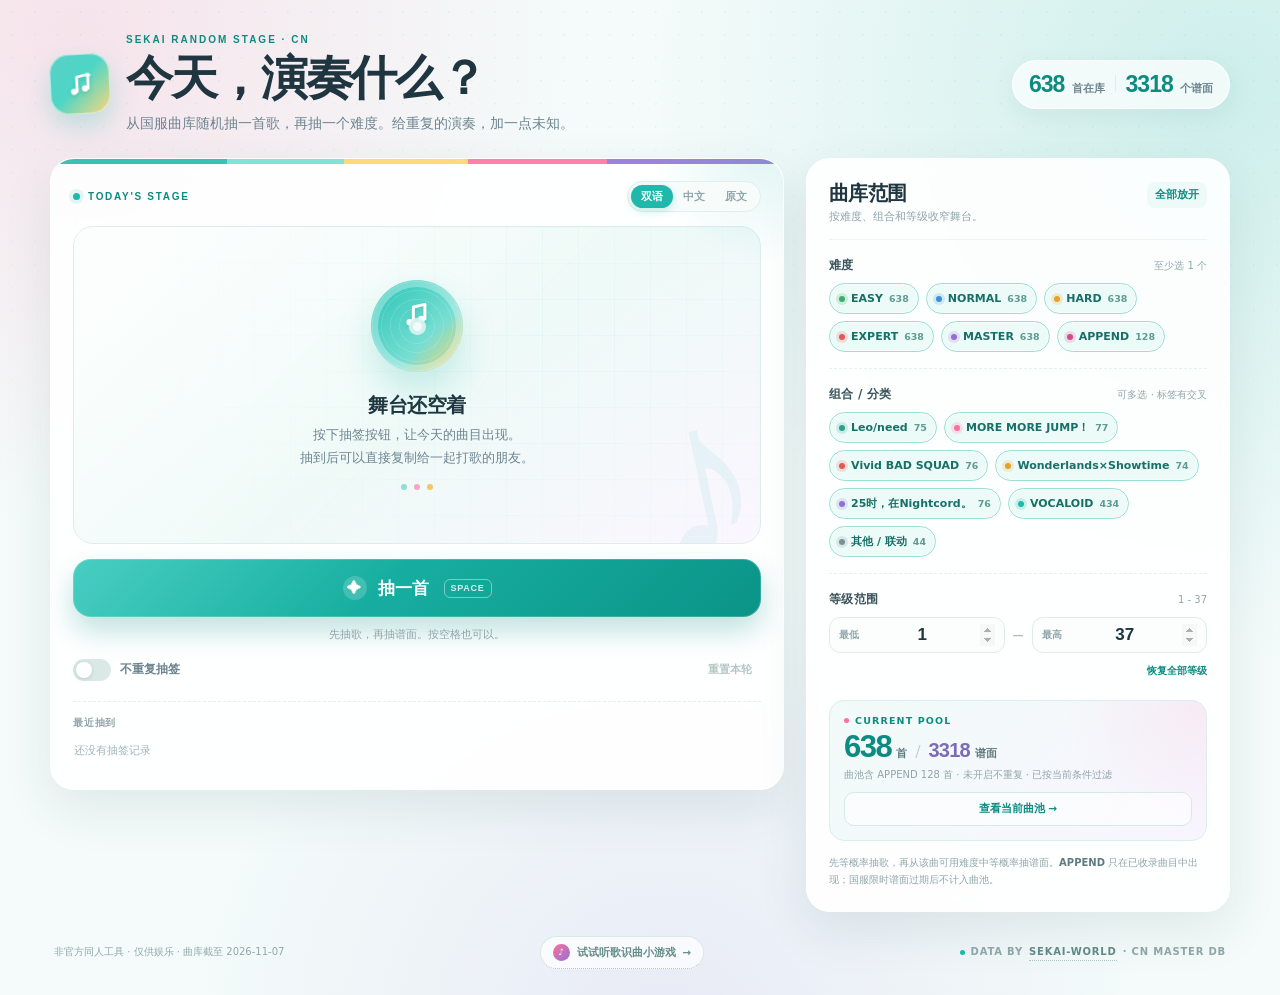
==== commit d92b17de: "Add files via upload" ====
--- a/index.html
+++ b/index.html
@@ -1243,6 +1243,39 @@
   color: var(--teal-deep);
 }
 
+.sibling-link {
+  display: inline-flex;
+  align-items: center;
+  gap: 7px;
+  padding: 7px 12px;
+  border: 1px solid #d7ebe6;
+  border-radius: 999px;
+  color: var(--teal-deep);
+  background: rgba(255, 255, 255, 0.72);
+  font-size: 10.5px;
+  font-weight: 800;
+  text-decoration: none;
+  border-bottom: 1px solid #d7ebe6;
+  transition: 0.16s ease;
+}
+
+.sibling-link:hover {
+  border-color: #9adfd4;
+  background: #fff;
+  transform: translateY(-1px);
+}
+
+.sibling-icon {
+  display: grid;
+  place-items: center;
+  width: 17px;
+  height: 17px;
+  border-radius: 50%;
+  color: #fff;
+  background: linear-gradient(135deg, var(--pink), var(--purple));
+  font-size: 9px;
+}
+
 .footer .footer-mark {
   display: inline-flex;
   align-items: center;
@@ -1891,6 +1924,11 @@
 
     <footer class="footer">
       <span>非官方同人工具 · 仅供娱乐 · 曲库截至 <span id="dataDate">2026-11-07</span></span>
+      <a class="sibling-link" href="quiz.html">
+        <span class="sibling-icon" aria-hidden="true">♪</span>
+        <span>试试听歌识曲小游戏</span>
+        <span aria-hidden="true">→</span>
+      </a>
       <span class="footer-mark"><i aria-hidden="true"></i> DATA BY <a href="https://github.com/Sekai-World/sekai-master-db-cn-diff" target="_blank" rel="noreferrer">SEKAI-WORLD</a> · CN MASTER DB</span>
     </footer>
   </div>
@@ -1915,7 +1953,7 @@
   <div class="toast" id="toast" role="status" aria-live="polite"></div>
   <p id="liveSummary" class="sr-only" aria-live="polite"></p>
 
-  <script type="application/json" id="libraryData">{"asOf":"2026-11-07","source":"https://github.com/Sekai-World/sekai-master-db-cn-diff","count":638,"songs":[{"i":601,"t":"ルマ","c":"Ruma","g":["idol"],"d":{"easy":7,"normal":12,"hard":18,"expert":26,"master":30},"p":"2026-11-03"},{"i":726,"t":"アルカリレットウセイ","c":"碱性劣等生","g":["vocaloid","other"],"d":{"easy":7,"normal":12,"hard":17,"expert":24,"master":30},"p":"2026-10-27"},{"i":723,"t":"ラヴィ","c":"Lavie","g":["school_refusal","other"],"d":{"easy":8,"normal":13,"hard":19,"expert":26,"master":30},"p":"2026-10-26"},{"i":703,"t":"バイオレンストリガー","c":"暴力扳机","g":["street","other"],"d":{"easy":8,"normal":13,"hard":18,"expert":27,"master":31},"p":"2026-10-25"},{"i":659,"t":"あなたの空が泣くのなら","c":"あなたの空が泣くのなら","g":["idol"],"d":{"easy":5,"normal":11,"hard":15,"expert":21,"master":25},"p":"2026-10-21"},{"i":570,"t":"スター","c":"星光","g":["light_music_club"],"d":{"easy":7,"normal":12,"hard":18,"expert":25,"master":29},"p":"2026-10-19"},{"i":668,"t":"ネクラチューンサーカス","c":"阴暗音调马戏团","g":["vocaloid"],"d":{"easy":9,"normal":15,"hard":24,"expert":31,"master":34,"append":37},"p":"2026-10-10"},{"i":677,"t":"アベリア","c":"Abelia","g":["vocaloid"],"d":{"easy":8,"normal":13,"hard":18,"expert":24,"master":31},"p":"2026-10-09"},{"i":551,"t":"ロストアンブレラ","c":"Lost Umbrella","g":["school_refusal"],"d":{"easy":7,"normal":12,"hard":18,"expert":24,"master":30},"p":"2026-10-08"},{"i":666,"t":"少女A","c":"少女A","g":["vocaloid"],"d":{"easy":8,"normal":12,"hard":17,"expert":24,"master":30},"p":"2026-10-07"},{"i":667,"t":"㋰責任集合体","c":"无责任集合体","g":["vocaloid"],"d":{"easy":6,"normal":13,"hard":17,"expert":24,"master":29},"p":"2026-10-06"},{"i":664,"t":"人マニア","c":"人狂热者","g":["theme_park"],"d":{"easy":8,"normal":13,"hard":18,"expert":26,"master":30},"p":"2026-10-05"},{"i":669,"t":"げんてん","c":"原点","g":["vocaloid"],"d":{"easy":6,"normal":12,"hard":19,"expert":26,"master":31},"p":"2026-10-04"},{"i":652,"t":"カレシのジュード","c":"カレシのジュード","g":["vocaloid"],"d":{"easy":7,"normal":12,"hard":17,"expert":26,"master":30},"p":"2026-10-03"},{"i":637,"t":"笑えたらえーやん！","c":"笑口常开好运来！","g":["vocaloid"],"d":{"easy":8,"normal":13,"hard":17,"expert":25,"master":30},"p":"2026-10-02"},{"i":798,"t":"When Enemies Collapse","c":"When Enemies Collapse","g":["other"],"d":{"easy":7,"normal":13,"hard":18,"expert":27,"master":32},"p":"2026-10-01"},{"i":800,"t":"Remnath","c":"Remnath","g":["other"],"d":{"easy":8,"normal":14,"hard":22,"expert":27,"master":33},"p":"2026-09-30"},{"i":801,"t":"ln(guis·tics)","c":"ln(guis·tics)","g":["other"],"d":{"easy":7,"normal":13,"hard":21,"expert":28,"master":33},"p":"2026-09-29"},{"i":799,"t":"The Encounter Code","c":"The Encounter Code","g":["other"],"d":{"easy":9,"normal":13,"hard":23,"expert":28,"master":32},"p":"2026-09-28"},{"i":11018,"t":"絶景","c":"四时风华","g":["vocaloid"],"d":{"easy":7,"normal":12,"hard":17,"expert":25,"master":30},"p":"2026-09-26"},{"i":585,"t":"ペンタトニック","c":"Pentatonic","g":["light_music_club","idol","street","theme_park","school_refusal","vocaloid","other"],"d":{"easy":7,"normal":14,"hard":18,"expert":25,"master":30,"append":31},"p":"2026-09-24"},{"i":651,"t":"ホワイトハッピー","c":"ホワイトハッピー","g":["vocaloid"],"d":{"easy":7,"normal":12,"hard":18,"expert":26,"master":30},"p":"2026-09-20"},{"i":672,"t":"ハウトゥー世界征服","c":"How to 征服世界","g":["street"],"d":{"easy":8,"normal":13,"hard":17,"expert":24,"master":29},"p":"2026-09-15"},{"i":644,"t":"生きる","c":"生","g":["school_refusal"],"d":{"easy":5,"normal":11,"hard":16,"expert":22,"master":27,"append":32},"p":"2026-09-10"},{"i":663,"t":"ヴィーナス","c":"维纳斯","g":["vocaloid"],"d":{"easy":8,"normal":13,"hard":18,"expert":26,"master":30},"p":"2026-09-05"},{"i":629,"t":"8.32","c":"8.32","g":["idol"],"d":{"easy":5,"normal":12,"hard":17,"expert":24,"master":28},"p":"2026-09-01"},{"i":699,"t":"Catch the Wave","c":"Catch the Wave","g":["vocaloid"],"d":{"easy":7,"normal":12,"hard":18,"expert":23,"master":27},"p":"2026-08-31"},{"i":649,"t":"サヨナラ天国また来て地獄","c":"天堂再见，地狱再会","g":["theme_park"],"d":{"easy":6,"normal":11,"hard":17,"expert":26,"master":30},"p":"2026-08-30"},{"i":572,"t":"飾って","c":"装饰","g":["school_refusal"],"d":{"easy":5,"normal":10,"hard":16,"expert":22,"master":27},"p":"2026-08-28"},{"i":803,"t":"空に免じて","c":"念及长空","g":["vocaloid"],"d":{"easy":5,"normal":12,"hard":16,"expert":22,"master":26},"p":"2026-08-28"},{"i":632,"t":"Surges","c":"Surges","g":["street"],"d":{"easy":6,"normal":12,"hard":18,"expert":26,"master":29},"p":"2026-08-23"},{"i":653,"t":"パメラ","c":"Pamela","g":["vocaloid"],"d":{"easy":7,"normal":12,"hard":17,"expert":25,"master":30},"p":"2026-08-19"},{"i":650,"t":"あの夏が飽和する。","c":"那个夏日已然饱和","g":["school_refusal"],"d":{"easy":5,"normal":12,"hard":18,"expert":24,"master":28},"p":"2026-08-17"},{"i":621,"t":"東京サマーセッション","c":"东京SUMMER SESSION","g":["idol"],"d":{"easy":8,"normal":13,"hard":18,"expert":24,"master":30},"p":"2026-08-13"},{"i":559,"t":"おどりゃんせ","c":"来起舞吧","g":["light_music_club"],"d":{"easy":7,"normal":13,"hard":18,"expert":27,"master":32},"p":"2026-08-10"},{"i":583,"t":"アクセラレイト","c":"加速","g":["street"],"d":{"easy":7,"normal":13,"hard":18,"expert":26,"master":31,"append":32},"p":"2026-08-06"},{"i":571,"t":"偽物人間40号","c":"冒牌人类40号","g":["street"],"d":{"easy":5,"normal":12,"hard":17,"expert":25,"master":29},"p":"2026-08-01"},{"i":622,"t":"超ナイト・オブ・ナイツ","c":"超ナイト・オブ・ナイツ","g":["other"],"d":{"easy":8,"normal":13,"hard":20,"expert":27,"master":33,"append":36},"p":"2026-07-27"},{"i":623,"t":"とうほう☆ワンダーランド","c":"とうほう☆ワンダーランド","g":["theme_park","other"],"d":{"easy":9,"normal":13,"hard":18,"expert":26,"master":31,"append":32},"p":"2026-07-26"},{"i":624,"t":"チルノのパーフェクトさんすう学園","c":"チルノのパーフェクトさんすう学園","g":["vocaloid","other"],"d":{"easy":9,"normal":13,"hard":18,"expert":26,"master":31,"append":33},"p":"2026-07-25"},{"i":635,"t":"ありのままのストーリーを","c":"编织最纯粹的故事","g":["idol"],"d":{"easy":8,"normal":13,"hard":17,"expert":24,"master":28,"append":28},"p":"2026-07-23"},{"i":638,"t":"花弁、それにまつわる音声","c":"花弁、それにまつわる音声","g":["vocaloid"],"d":{"easy":6,"normal":12,"hard":17,"expert":24,"master":29},"p":"2026-07-21"},{"i":639,"t":"マリオネットダンサー","c":"木偶舞者","g":["vocaloid"],"d":{"easy":5,"normal":12,"hard":18,"expert":25,"master":29},"p":"2026-07-19"},{"i":646,"t":"透明なパレット","c":"透明调色板","g":["light_music_club"],"d":{"easy":9,"normal":13,"hard":17,"expert":25,"master":29},"p":"2026-07-15"},{"i":464,"t":"Intergalactic Bound","c":"Intergalactic Bound","g":["vocaloid"],"d":{"easy":6,"normal":12,"hard":17,"expert":23,"master":26},"p":"2026-07-09"},{"i":420,"t":"imaginary love story","c":"imaginary love story","g":["vocaloid"],"d":{"easy":8,"normal":12,"hard":18,"expert":25,"master":31},"p":"2026-07-08"},{"i":387,"t":"Hello Builder","c":"Hello Builder","g":["vocaloid"],"d":{"easy":7,"normal":13,"hard":18,"expert":24,"master":29},"p":"2026-07-06"},{"i":552,"t":"M@GICAL☆CURE! LOVE ♥ SHOT!","c":"M@GICAL☆CURE! LOVE ♥ SHOT!","g":["vocaloid"],"d":{"easy":8,"normal":14,"hard":20,"expert":28,"master":30},"p":"2026-07-05"},{"i":560,"t":"アイリッド","c":"眼睑","g":["theme_park"],"d":{"easy":6,"normal":12,"hard":17,"expert":25,"master":29},"p":"2026-07-04"},{"i":445,"t":"Twilight Melody","c":"Twilight Melody","g":["vocaloid"],"d":{"easy":7,"normal":12,"hard":17,"expert":25,"master":28},"p":"2026-07-04"},{"i":656,"t":"ブラッドドール","c":"BLOOD DOLL","g":["vocaloid"],"d":{"easy":7,"normal":12,"hard":18,"expert":25,"master":30},"p":"2026-06-30"},{"i":746,"t":"Masquerade","c":"Masquerade","g":["other"],"d":{"easy":6,"normal":12,"hard":18,"expert":25,"master":30,"append":31},"p":"2026-06-25"},{"i":745,"t":"ANiMA","c":"ANiMA","g":["other"],"d":{"easy":9,"normal":14,"hard":21,"expert":29,"master":33,"append":36},"p":"2026-06-24"},{"i":749,"t":"99 Glooms","c":"99 Glooms","g":["other"],"d":{"easy":8,"normal":13,"hard":18,"expert":27,"master":31},"p":"2026-06-23"},{"i":748,"t":"Saika","c":"Saika","g":["other"],"d":{"easy":6,"normal":12,"hard":17,"expert":24,"master":28},"p":"2026-06-22"},{"i":744,"t":"CHAOS","c":"CHAOS","g":["other"],"d":{"easy":7,"normal":14,"hard":21,"expert":27,"master":33,"append":35},"p":"2026-06-21"},{"i":747,"t":"SAIRAI","c":"SAIRAI","g":["other"],"d":{"easy":5,"normal":11,"hard":16,"expert":22,"master":27},"p":"2026-06-20"},{"i":647,"t":"SAN値直葬","c":"SAN值直葬","g":["vocaloid"],"d":{"easy":8,"normal":13,"hard":21,"expert":28,"master":33,"append":36},"p":"2026-06-17"},{"i":655,"t":"リリィララ","c":"lily-lala","g":["vocaloid"],"d":{"easy":6,"normal":12,"hard":17,"expert":24,"master":29},"p":"2026-06-12"},{"i":645,"t":"深海シティアンダーグラウンド","c":"深海地下都市","g":["light_music_club"],"d":{"easy":7,"normal":14,"hard":17,"expert":25,"master":29},"p":"2026-06-08"},{"i":636,"t":"エクスプロウル","c":"Explore","g":["vocaloid"],"d":{"easy":7,"normal":12,"hard":19,"expert":26,"master":30},"p":"2026-06-03"},{"i":634,"t":"光線歌","c":"光线歌","g":["street"],"d":{"easy":6,"normal":12,"hard":17,"expert":24,"master":28},"p":"2026-05-31"},{"i":633,"t":"庭師のおはなしによると","c":"据园丁所言","g":["vocaloid"],"d":{"easy":9,"normal":13,"hard":18,"expert":26,"master":31},"p":"2026-05-28"},{"i":628,"t":"モニタリング","c":"Monitoring","g":["vocaloid"],"d":{"easy":8,"normal":13,"hard":18,"expert":26,"master":29},"p":"2026-05-25"},{"i":625,"t":"このふざけた素晴らしき世界は、僕の為にある","c":"このふざけた素晴らしき世界は、僕の為にある","g":["theme_park"],"d":{"easy":7,"normal":14,"hard":17,"expert":25,"master":29},"p":"2026-05-22"},{"i":539,"t":"イレヴンス","c":"Eleventh","g":["idol"],"d":{"easy":6,"normal":12,"hard":16,"expert":23,"master":27},"p":"2026-05-20"},{"i":627,"t":"テトリス","c":"俄罗斯方块","g":["vocaloid"],"d":{"easy":7,"normal":13,"hard":19,"expert":25,"master":29,"append":29},"p":"2026-05-18"},{"i":595,"t":"エンヴィキャットウォーク","c":"嫉妒猫步","g":["light_music_club"],"d":{"easy":8,"normal":12,"hard":18,"expert":26,"master":30},"p":"2026-05-14"},{"i":619,"t":"Connecting","c":"Connecting","g":["vocaloid"],"d":{"easy":6,"normal":12,"hard":16,"expert":23,"master":27},"p":"2026-05-11"},{"i":540,"t":"虚無さん","c":"虚无人士","g":["school_refusal"],"d":{"easy":5,"normal":13,"hard":18,"expert":24,"master":29},"p":"2026-05-07"},{"i":348,"t":"悪徳のジャッジメント","c":"恶德的法官","g":["vocaloid"],"d":{"easy":6,"normal":12,"hard":17,"expert":24,"master":28},"p":"2026-05-07"},{"i":347,"t":"円尾坂の仕立屋","c":"圆尾坂的裁缝店","g":["vocaloid"],"d":{"easy":8,"normal":12,"hard":16,"expert":24,"master":28},"p":"2026-05-06"},{"i":350,"t":"眠らせ姫からの贈り物","c":"安眠公主的赠礼","g":["vocaloid"],"d":{"easy":6,"normal":12,"hard":18,"expert":24,"master":27},"p":"2026-05-05"},{"i":349,"t":"悪食娘コンチータ","c":"恶食娘空琪塔","g":["vocaloid"],"d":{"easy":7,"normal":13,"hard":19,"expert":26,"master":29},"p":"2026-05-04"},{"i":192,"t":"去り人達のワルツ","c":"离别者们的华尔兹","g":["vocaloid"],"d":{"easy":8,"normal":13,"hard":17,"expert":23,"master":28},"p":"2026-05-03"},{"i":191,"t":"悪ノ召使","c":"恶之侍从","g":["vocaloid"],"d":{"easy":6,"normal":12,"hard":17,"expert":24,"master":27},"p":"2026-05-02"},{"i":190,"t":"悪ノ娘","c":"恶之娘","g":["vocaloid"],"d":{"easy":6,"normal":12,"hard":17,"expert":24,"master":27},"p":"2026-05-01"},{"i":538,"t":"オールセーブチャレンジ","c":"All-Save Challenge","g":["theme_park"],"d":{"easy":7,"normal":13,"hard":19,"expert":26,"master":30},"p":"2026-04-28"},{"i":11016,"t":"Mag1c","c":"Mag1c","g":["vocaloid"],"d":{"easy":6,"normal":12,"hard":17,"expert":24,"master":29},"p":"2026-04-24"},{"i":510,"t":"失敗作少女","c":"失敗作少女","g":["school_refusal"],"d":{"easy":5,"normal":12,"hard":18,"expert":25,"master":29},"p":"2026-04-21"},{"i":11015,"t":"まいまいまい","c":"买买买","g":["vocaloid"],"d":{"easy":7,"normal":12,"hard":17,"expert":24,"master":29},"p":"2026-04-16"},{"i":607,"t":"回る空うさぎ","c":"月兔回旋于空中","g":["idol"],"d":{"easy":5,"normal":12,"hard":16,"expert":21,"master":26},"p":"2026-04-13"},{"i":608,"t":"星宙メランコリア","c":"星宙メランコリア","g":["vocaloid"],"d":{"easy":8,"normal":13,"hard":18,"expert":26,"master":30},"p":"2026-04-10"},{"i":590,"t":"マンハッタン","c":"Manhattan","g":["vocaloid"],"d":{"easy":6,"normal":14,"hard":18,"expert":27,"master":32},"p":"2026-04-07"},{"i":626,"t":"フィッシュアンドTips","c":"Fish and Tips","g":["vocaloid"],"d":{"easy":7,"normal":13,"hard":19,"expert":26,"master":30},"p":"2026-04-05"},{"i":620,"t":"紗痲","c":"Shama","g":["street"],"d":{"easy":8,"normal":13,"hard":18,"expert":26,"master":30},"p":"2026-04-04"},{"i":591,"t":"吉原ラメント 再来盤","c":"吉原哀歌-再来盘-","g":["vocaloid"],"d":{"easy":8,"normal":13,"hard":17,"expert":25,"master":29},"p":"2026-04-03"},{"i":594,"t":"Call!!","c":"Call!!","g":["vocaloid"],"d":{"easy":5,"normal":12,"hard":17,"expert":25,"master":28},"p":"2026-04-02"},{"i":588,"t":"プラネットヒーロー","c":"Planet Hero","g":["vocaloid"],"d":{"easy":9,"normal":13,"hard":19,"expert":28,"master":33},"p":"2026-04-01"},{"i":565,"t":"夏に透明","c":"夏日透明","g":["vocaloid"],"d":{"easy":6,"normal":13,"hard":17,"expert":24,"master":28},"p":"2026-03-31"},{"i":11013,"t":"ヒマン=ヒダイ焦燥曲","c":"肥肥焦躁曲","g":["vocaloid"],"d":{"easy":8,"normal":13,"hard":19,"expert":26,"master":31},"p":"2026-03-30"},{"i":605,"t":"Sympathy","c":"Sympathy","g":["light_music_club"],"d":{"easy":8,"normal":13,"hard":17,"expert":24,"master":28,"append":29},"p":"2026-03-30"},{"i":11014,"t":"月西江·春雷","c":"月西江·春雷","g":["vocaloid"],"d":{"easy":5,"normal":10,"hard":15,"expert":21,"master":26},"p":"2026-03-29"},{"i":11010,"t":"越过海岸线","c":"越过海岸线","g":["vocaloid"],"d":{"easy":6,"normal":12,"hard":17,"expert":23,"master":28},"p":"2026-03-28"},{"i":11017,"t":"Hype Dive","c":"Hype Dive","g":["vocaloid"],"d":{"easy":7,"normal":12,"hard":16,"expert":24,"master":29},"p":"2026-03-26"},{"i":603,"t":"ドレミファロンド","c":"DO RE MI FA Rondo","g":["theme_park"],"d":{"easy":6,"normal":12,"hard":17,"expert":23,"master":27},"p":"2026-03-24"},{"i":596,"t":"D/N/A","c":"D/N/A","g":["school_refusal"],"d":{"easy":7,"normal":12,"hard":18,"expert":26,"master":31},"p":"2026-03-20"},{"i":509,"t":"ライアーダンサー","c":"Liar Dancer","g":["theme_park"],"d":{"easy":7,"normal":12,"hard":18,"expert":26,"master":31},"p":"2026-03-17"},{"i":589,"t":"バレリーコ","c":"芭蕾舞者","g":["vocaloid"],"d":{"easy":7,"normal":13,"hard":17,"expert":25,"master":29},"p":"2026-03-14"},{"i":567,"t":"結ンデ開イテ羅刹ト骸","c":"結ンデ開イテ羅刹ト骸","g":["vocaloid"],"d":{"easy":7,"normal":13,"hard":18,"expert":24,"master":29},"p":"2026-03-11"},{"i":566,"t":"パンダヒーロー","c":"パンダヒーロー","g":["vocaloid"],"d":{"easy":8,"normal":13,"hard":18,"expert":24,"master":30},"p":"2026-03-10"},{"i":604,"t":"Packaged","c":"Packaged","g":["vocaloid"],"d":{"easy":6,"normal":12,"hard":16,"expert":22,"master":26},"p":"2026-03-09"},{"i":580,"t":"三日月ステップ","c":"Step for a Crescent","g":["street"],"d":{"easy":7,"normal":12,"hard":17,"expert":25,"master":28},"p":"2026-03-05"},{"i":719,"t":"SHIAWASE FOR YOU!","c":"SHIAWASE FOR YOU!","g":["vocaloid"],"d":{"easy":8,"normal":13,"hard":19,"expert":25,"master":30},"p":"2026-03-04"},{"i":618,"t":"Fondant Step","c":"Fondant Step","g":["vocaloid"],"d":{"easy":6,"normal":12,"hard":16,"expert":23,"master":26},"p":"2026-03-03"},{"i":617,"t":"ぽかぽかの星","c":"暖暖的星","g":["vocaloid"],"d":{"easy":6,"normal":13,"hard":16,"expert":23,"master":27},"p":"2026-03-02"},{"i":616,"t":"アイ","c":"AI","g":["vocaloid"],"d":{"easy":9,"normal":14,"hard":17,"expert":25,"master":29},"p":"2026-03-01"},{"i":615,"t":"四角い地球を丸くする","c":"把方方的地球变圆","g":["vocaloid"],"d":{"easy":6,"normal":12,"hard":18,"expert":24,"master":28},"p":"2026-02-28"},{"i":614,"t":"スターナイトスノウ","c":"Star Night Snow","g":["vocaloid"],"d":{"easy":8,"normal":14,"hard":18,"expert":25,"master":29},"p":"2026-02-27"},{"i":613,"t":"雪がとける前に","c":"雪融之前","g":["vocaloid"],"d":{"easy":7,"normal":12,"hard":18,"expert":23,"master":28},"p":"2026-02-26"},{"i":612,"t":"Snow Fairy Story","c":"Snow Fairy Story","g":["vocaloid"],"d":{"easy":6,"normal":13,"hard":17,"expert":24,"master":28},"p":"2026-02-25"},{"i":611,"t":"好き！雪！本気マジック","c":"喜欢！雪！真实的魔法","g":["vocaloid"],"d":{"easy":7,"normal":13,"hard":18,"expert":25,"master":29},"p":"2026-02-24"},{"i":547,"t":"終焉逃避行","c":"终焉逃避行","g":["light_music_club"],"d":{"easy":6,"normal":12,"hard":18,"expert":25,"master":29},"p":"2026-02-23"},{"i":521,"t":"オーバーライド","c":"Override","g":["idol"],"d":{"easy":9,"normal":14,"hard":18,"expert":26,"master":31},"p":"2026-02-22"},{"i":490,"t":"ルーマー","c":"Rumor","g":["street"],"d":{"easy":6,"normal":12,"hard":16,"expert":24,"master":28},"p":"2026-02-21"},{"i":581,"t":"厨病激発ボーイ","c":"厨病激发男孩","g":["theme_park"],"d":{"easy":9,"normal":13,"hard":19,"expert":27,"master":32},"p":"2026-02-20"},{"i":606,"t":"スーサイドパレヱド","c":"Suicide Parade","g":["school_refusal"],"d":{"easy":8,"normal":13,"hard":19,"expert":26,"master":31,"append":32},"p":"2026-02-19"},{"i":11012,"t":"前ノハナシ","c":"来都来了","g":["vocaloid"],"d":{"easy":7,"normal":12,"hard":18,"expert":24,"master":30},"p":"2026-02-18"},{"i":587,"t":"ルルブ","c":"规则书","g":["vocaloid"],"d":{"easy":9,"normal":14,"hard":18,"expert":27,"master":31},"p":"2026-02-17"},{"i":11011,"t":"ハオ","c":"好","g":["vocaloid"],"d":{"easy":8,"normal":13,"hard":18,"expert":25,"master":29},"p":"2026-02-16"},{"i":592,"t":"クイーンオブハート","c":"クイーンオブハート","g":["vocaloid"],"d":{"easy":9,"normal":13,"hard":17,"expert":25,"master":31},"p":"2026-02-15"},{"i":556,"t":"サイハテ","c":"サイハテ","g":["school_refusal"],"d":{"easy":6,"normal":12,"hard":17,"expert":23,"master":28},"p":"2026-02-14"},{"i":582,"t":"アンチユー","c":"アンチユー","g":["idol"],"d":{"easy":6,"normal":12,"hard":17,"expert":24,"master":28},"p":"2026-02-10"},{"i":537,"t":"花に風","c":"风拂花","g":["street"],"d":{"easy":6,"normal":13,"hard":17,"expert":24,"master":28},"p":"2026-02-04"},{"i":558,"t":"のだ","c":"喏哒","g":["vocaloid"],"d":{"easy":6,"normal":12,"hard":18,"expert":25,"master":30,"append":33},"p":"2026-01-29"},{"i":561,"t":"プロトディスコ","c":"Protodisco","g":["vocaloid"],"d":{"easy":6,"normal":12,"hard":18,"expert":26,"master":32,"append":34},"p":"2026-01-23"},{"i":508,"t":"ヘイヴン","c":"HAVEN","g":["street"],"d":{"easy":7,"normal":12,"hard":19,"expert":26,"master":30},"p":"2026-01-19"},{"i":562,"t":"アンヘル","c":"天使","g":["vocaloid"],"d":{"easy":8,"normal":12,"hard":19,"expert":27,"master":31,"append":33},"p":"2026-01-14"},{"i":569,"t":"シークレット・シーカー","c":"シークレット・シーカー","g":["vocaloid"],"d":{"easy":8,"normal":13,"hard":18,"expert":26,"master":30},"p":"2026-01-08"},{"i":536,"t":"Fire◎Flower (Rerec)","c":"Fire◎Flower (Rerec)","g":["other"],"d":{"easy":8,"normal":13,"hard":17,"expert":25,"master":29},"p":"2026-01-03"},{"i":554,"t":"snooze","c":"snooze","g":["idol"],"d":{"easy":7,"normal":13,"hard":19,"expert":26,"master":32,"append":33},"p":"2026-01-02"},{"i":513,"t":"CH4NGE","c":"CH4NGE","g":["street"],"d":{"easy":6,"normal":11,"hard":17,"expert":24,"master":28},"p":"2026-01-01"},{"i":520,"t":"透明エレジー","c":"透明哀歌","g":["light_music_club"],"d":{"easy":9,"normal":12,"hard":17,"expert":25,"master":30},"p":"2025-12-31"},{"i":593,"t":"クリスタルスノウ","c":"CrystalSnow","g":["vocaloid"],"d":{"easy":6,"normal":12,"hard":17,"expert":23,"master":26},"p":"2025-12-25"},{"i":498,"t":"はしる! とおく! とどく!","c":"奔跑！抵达！远方！","g":["idol"],"d":{"easy":8,"normal":13,"hard":17,"expert":25,"master":29},"p":"2025-12-19"},{"i":555,"t":"フュージョン","c":"Fusion","g":["other"],"d":{"easy":8,"normal":13,"hard":18,"expert":27,"master":30,"append":34},"p":"2025-12-19"},{"i":518,"t":"みかぼし","c":"瓮星","g":["vocaloid"],"d":{"easy":7,"normal":12,"hard":17,"expert":24,"master":30},"p":"2025-12-15"},{"i":500,"t":"余花にみとれて","c":"心醉余花","g":["school_refusal"],"d":{"easy":5,"normal":11,"hard":15,"expert":21,"master":25},"p":"2025-12-09"},{"i":449,"t":"MarbleBlue.","c":"MarbleBlue.","g":["other"],"d":{"easy":9,"normal":14,"hard":21,"expert":30,"master":33,"append":37},"p":"2025-12-09"},{"i":448,"t":"Sage","c":"Sage","g":["other"],"d":{"easy":9,"normal":13,"hard":21,"expert":29,"master":32,"append":36},"p":"2025-12-08"},{"i":447,"t":"folern","c":"folern","g":["other"],"d":{"easy":9,"normal":12,"hard":21,"expert":30,"master":32,"append":35},"p":"2025-12-07"},{"i":164,"t":"Don't Fight The Music","c":"Don't Fight The Music","g":["other"],"d":{"easy":9,"normal":15,"hard":23,"expert":30,"master":35},"p":"2025-12-06"},{"i":163,"t":"the EmpErroR","c":"the EmpErroR","g":["other"],"d":{"easy":9,"normal":15,"hard":23,"expert":31,"master":36},"p":"2025-12-05"},{"i":162,"t":"エンドマークに希望と涙を添えて","c":"为结局添上希望与泪水","g":["other"],"d":{"easy":9,"normal":15,"hard":23,"expert":31,"master":35},"p":"2025-12-04"},{"i":553,"t":"パリィ","c":"パリィ","g":["vocaloid"],"d":{"easy":6,"normal":12,"hard":18,"expert":27,"master":31},"p":"2025-12-01"},{"i":544,"t":"妄想アスパルテーム","c":"妄想阿斯巴甜","g":["idol"],"d":{"easy":7,"normal":12,"hard":17,"expert":25,"master":30},"p":"2025-11-27"},{"i":545,"t":"脳天","c":"脳天","g":["vocaloid"],"d":{"easy":7,"normal":12,"hard":17,"expert":23,"master":27},"p":"2025-11-24"},{"i":548,"t":"ぼくのかみさま","c":"Bokuno Kamisama","g":["theme_park"],"d":{"easy":6,"normal":13,"hard":17,"expert":24,"master":28,"append":27},"p":"2025-11-20"},{"i":564,"t":"そこに在る、光。","c":"光芒，就在那里。","g":["school_refusal"],"d":{"easy":6,"normal":12,"hard":16,"expert":22,"master":27},"p":"2025-11-13"},{"i":577,"t":"スマイル*シンフォニー","c":"Smile*Symphony","g":["theme_park"],"d":{"easy":5,"normal":12,"hard":17,"expert":24,"master":28},"p":"2025-11-10"},{"i":576,"t":"ファイアダンス","c":"Fire Dance","g":["street"],"d":{"easy":6,"normal":12,"hard":18,"expert":25,"master":29},"p":"2025-11-07"},{"i":575,"t":"FUN!!","c":"FUN!!","g":["idol"],"d":{"easy":8,"normal":13,"hard":17,"expert":25,"master":29},"p":"2025-11-04"},{"i":574,"t":"SToRY","c":"SToRY","g":["light_music_club"],"d":{"easy":8,"normal":13,"hard":18,"expert":25,"master":29},"p":"2025-11-01"},{"i":546,"t":"その音が鳴るなら","c":"倘若那个音符响起","g":["light_music_club"],"d":{"easy":9,"normal":13,"hard":18,"expert":25,"master":29},"p":"2025-10-31"},{"i":172,"t":"Happy Halloween","c":"Happy Halloween","g":["idol","vocaloid"],"d":{"easy":5,"normal":12,"hard":16,"expert":25,"master":31,"append":26},"p":"2025-10-30"},{"i":578,"t":"ハローセカイ","c":"Hello,SEKAI","g":["vocaloid"],"d":{"easy":7,"normal":12,"hard":17,"expert":24,"master":28},"p":"2025-10-29"},{"i":478,"t":"フューエル","c":"FUEL","g":["street"],"d":{"easy":7,"normal":13,"hard":17,"expert":25,"master":29},"p":"2025-10-29"},{"i":579,"t":"Worlders","c":"Worlders","g":["light_music_club","idol","street","theme_park","school_refusal","vocaloid","other"],"d":{"easy":7,"normal":13,"hard":18,"expert":24,"master":28},"p":"2025-10-25"},{"i":184,"t":"Hello,world!","c":"Hello,world!","g":["light_music_club","vocaloid"],"d":{"easy":9,"normal":13,"hard":17,"expert":25,"master":29},"p":"2025-10-24"},{"i":573,"t":"はじまりの未来","c":"初始的未来","g":["vocaloid"],"d":{"easy":7,"normal":12,"hard":17,"expert":24,"master":28},"p":"2025-10-18"},{"i":488,"t":"メモリア","c":"Memoria","g":["vocaloid"],"d":{"easy":9,"normal":15,"hard":23,"expert":31,"master":34,"append":37},"p":"2025-10-14"},{"i":549,"t":"化けの花","c":"诡化之花","g":["school_refusal"],"d":{"easy":8,"normal":13,"hard":18,"expert":27,"master":31},"p":"2025-10-11"},{"i":484,"t":"Henceforth","c":"Henceforth","g":["light_music_club"],"d":{"easy":7,"normal":12,"hard":18,"expert":25,"master":29},"p":"2025-10-07"},{"i":491,"t":"キャットラビング","c":"キャットラビング","g":["school_refusal"],"d":{"easy":7,"normal":12,"hard":17,"expert":25,"master":30},"p":"2025-10-03"},{"i":499,"t":"混沌ブギ","c":"Konton Boogie","g":["theme_park"],"d":{"easy":9,"normal":14,"hard":19,"expert":25,"master":30,"append":33},"p":"2025-10-02"},{"i":557,"t":"花溺れ","c":"沉溺于花中","g":["street"],"d":{"easy":6,"normal":12,"hard":17,"expert":26,"master":29},"p":"2025-10-01"},{"i":530,"t":"キャットフード","c":"Cat Food","g":["idol"],"d":{"easy":7,"normal":12,"hard":17,"expert":24,"master":28},"p":"2025-09-30"},{"i":534,"t":"ワールド・ランプシェード [reunion]","c":"ワールド・ランプシェード [reunion]","g":["light_music_club"],"d":{"easy":8,"normal":14,"hard":18,"expert":25,"master":30},"p":"2025-09-29"},{"i":543,"t":"生命性シンドロウム","c":"生命性综合征","g":["vocaloid"],"d":{"easy":9,"normal":14,"hard":20,"expert":29,"master":33,"append":36},"p":"2025-09-28"},{"i":489,"t":"熱風","c":"热风","g":["light_music_club","idol","street","theme_park","school_refusal","vocaloid","other"],"d":{"easy":8,"normal":13,"hard":16,"expert":23,"master":29,"append":31},"p":"2025-09-26"},{"i":524,"t":"それでも僕らは歌うことをやめない","c":"即便如此我们也不会放弃歌唱","g":["light_music_club"],"d":{"easy":8,"normal":13,"hard":18,"expert":26,"master":30},"p":"2025-09-22"},{"i":542,"t":"Blackjack","c":"Blackjack","g":["vocaloid"],"d":{"easy":6,"normal":13,"hard":17,"expert":25,"master":31},"p":"2025-09-19"},{"i":533,"t":"転生林檎","c":"转生苹果","g":["theme_park"],"d":{"easy":6,"normal":12,"hard":20,"expert":25,"master":29},"p":"2025-09-15"},{"i":523,"t":"きみとぼくのレゾナンス","c":"你我之间的共鸣","g":["vocaloid"],"d":{"easy":7,"normal":13,"hard":16,"expert":24,"master":28},"p":"2025-09-10"},{"i":309,"t":"Afterglow","c":"Afterglow","g":["vocaloid"],"d":{"easy":8,"normal":11,"hard":16,"expert":23,"master":27},"p":"2025-09-06"},{"i":331,"t":"39","c":"39","g":["vocaloid"],"d":{"easy":9,"normal":13,"hard":18,"expert":24,"master":29},"p":"2025-09-02"},{"i":153,"t":"Miku","c":"Miku","g":["vocaloid"],"d":{"easy":6,"normal":12,"hard":17,"expert":24,"master":29},"p":"2025-09-01"},{"i":470,"t":"ハジメテノオト","c":"最初的声音","g":["vocaloid"],"d":{"easy":5,"normal":12,"hard":16,"expert":23,"master":26},"p":"2025-08-30"},{"i":301,"t":"私の恋はヘルファイア","c":"我的爱是地狱业火","g":["vocaloid"],"d":{"easy":9,"normal":13,"hard":18,"expert":27,"master":31},"p":"2025-08-29"},{"i":654,"t":"ラストラス","c":"ラストラス","g":["vocaloid"],"d":{"easy":7,"normal":12,"hard":17,"expert":23,"master":28},"p":"2025-08-29"},{"i":505,"t":"コールボーイ","c":"CallBoy","g":["street"],"d":{"easy":6,"normal":13,"hard":17,"expert":25,"master":29},"p":"2025-08-26"},{"i":155,"t":"心拍数♯0822","c":"心跳数♯0822","g":["light_music_club","vocaloid"],"d":{"easy":5,"normal":11,"hard":16,"expert":23,"master":27},"p":"2025-08-22"},{"i":541,"t":"メインキャラクター","c":"Main Character","g":["vocaloid"],"d":{"easy":8,"normal":12,"hard":17,"expert":25,"master":29},"p":"2025-08-17"},{"i":511,"t":"如月アテンション","c":"如月attention","g":["idol"],"d":{"easy":8,"normal":13,"hard":18,"expert":25,"master":29},"p":"2025-08-16"},{"i":531,"t":"メズマライザー","c":"Mesmerizer","g":["vocaloid"],"d":{"easy":8,"normal":13,"hard":20,"expert":26,"master":31},"p":"2025-08-15"},{"i":477,"t":"モザイクロール (Reloaded)","c":"モザイクロール (Reloaded)","g":["light_music_club"],"d":{"easy":6,"normal":13,"hard":17,"expert":24,"master":29},"p":"2025-08-14"},{"i":527,"t":"Unpoison","c":"Unpoison","g":["vocaloid"],"d":{"easy":5,"normal":12,"hard":17,"expert":23,"master":28},"p":"2025-08-13"},{"i":532,"t":"レイヤーノート","c":"レイヤーノート","g":["vocaloid"],"d":{"easy":5,"normal":11,"hard":16,"expert":21,"master":27},"p":"2025-08-12"},{"i":529,"t":"カルチャ","c":"culture","g":["vocaloid"],"d":{"easy":7,"normal":13,"hard":17,"expert":25,"master":28},"p":"2025-08-11"},{"i":495,"t":"スーパーヒーロー","c":"Superhero","g":["idol"],"d":{"easy":6,"normal":13,"hard":20,"expert":25,"master":29},"p":"2025-08-10"},{"i":475,"t":"ちがう!!!","c":"不对的！！！","g":["theme_park"],"d":{"easy":8,"normal":13,"hard":18,"expert":26,"master":31},"p":"2025-08-09"},{"i":525,"t":"アンテナ39","c":"Antenna 39","g":["vocaloid"],"d":{"easy":6,"normal":13,"hard":18,"expert":25,"master":30},"p":"2025-08-08"},{"i":506,"t":"QUEEN","c":"QUEEN","g":["theme_park"],"d":{"easy":8,"normal":13,"hard":18,"expert":25,"master":29},"p":"2025-08-07"},{"i":328,"t":"星界ちゃんと可不ちゃんのおつかい合騒曲","c":"星界酱和可不酱的采购合奏曲","g":["vocaloid"],"d":{"easy":9,"normal":14,"hard":20,"expert":29,"master":32},"p":"2025-08-06"},{"i":526,"t":"彗星ノ銀河","c":"彗星的银河","g":["vocaloid"],"d":{"easy":5,"normal":11,"hard":16,"expert":21,"master":26},"p":"2025-08-05"},{"i":522,"t":"WAVE","c":"WAVE","g":["street"],"d":{"easy":6,"normal":12,"hard":17,"expert":24,"master":28,"append":30},"p":"2025-08-04"},{"i":648,"t":"Life Will Change","c":"Life Will Change","g":["vocaloid","other"],"d":{"easy":7,"normal":13,"hard":18,"expert":26,"master":31},"p":"2025-08-04"},{"i":474,"t":"キラー","c":"KILLER","g":["idol"],"d":{"easy":8,"normal":13,"hard":19,"expert":27,"master":31,"append":33},"p":"2025-08-04"},{"i":516,"t":"あちこちデートさん","c":"到处约会的人","g":["vocaloid"],"d":{"easy":5,"normal":11,"hard":16,"expert":22,"master":30},"p":"2025-08-03"},{"i":515,"t":"イガク","c":"医学","g":["vocaloid"],"d":{"easy":7,"normal":14,"hard":20,"expert":25,"master":31},"p":"2025-08-02"},{"i":473,"t":"マインドブランド","c":"Mind Brand","g":["school_refusal"],"d":{"easy":7,"normal":13,"hard":17,"expert":24,"master":28},"p":"2025-08-01"},{"i":517,"t":"メリーゴーラウンド","c":"旋转木马","g":["vocaloid"],"d":{"easy":5,"normal":12,"hard":18,"expert":26,"master":29},"p":"2025-07-31"},{"i":443,"t":"林檎売りの泡沫少女","c":"卖苹果的泡沫少女","g":["light_music_club"],"d":{"easy":8,"normal":13,"hard":17,"expert":24,"master":28},"p":"2025-07-30"},{"i":487,"t":"ダイジョブですか？","c":"你没事吧？","g":["vocaloid"],"d":{"easy":9,"normal":15,"hard":23,"expert":31,"master":34,"append":37},"p":"2025-07-29"},{"i":494,"t":"ポッピンキャンディ☆フィーバー！","c":"Poppin' Candy☆Fever！","g":["idol"],"d":{"easy":8,"normal":13,"hard":19,"expert":26,"master":31},"p":"2025-07-28"},{"i":460,"t":"LEADER","c":"LEADER","g":["vocaloid"],"d":{"easy":6,"normal":12,"hard":17,"expert":24,"master":28},"p":"2025-07-27"},{"i":512,"t":"合成するミライ","c":"Synthesize You","g":["vocaloid"],"d":{"easy":7,"normal":12,"hard":19,"expert":25,"master":30},"p":"2025-07-26"},{"i":493,"t":"きょうもハレバレ","c":"今天也是晴空万里","g":["theme_park"],"d":{"easy":6,"normal":13,"hard":17,"expert":24,"master":28},"p":"2025-07-25"},{"i":458,"t":"抜錨","c":"拔锚","g":["light_music_club"],"d":{"easy":6,"normal":12,"hard":17,"expert":24,"master":28},"p":"2025-07-24"},{"i":482,"t":"だめにんげんだ!","c":"废柴人类！","g":["idol"],"d":{"easy":8,"normal":13,"hard":19,"expert":26,"master":30},"p":"2025-07-23"},{"i":504,"t":"I know 愛脳.","c":"I know I know.","g":["vocaloid"],"d":{"easy":7,"normal":14,"hard":20,"expert":26,"master":31},"p":"2025-07-22"},{"i":451,"t":"熱異常","c":"热异常","g":["school_refusal"],"d":{"easy":8,"normal":13,"hard":18,"expert":27,"master":32},"p":"2025-07-21"},{"i":396,"t":"東京テディベア","c":"东京泰迪熊","g":["light_music_club"],"d":{"easy":9,"normal":13,"hard":18,"expert":28,"master":31,"append":34},"p":"2025-07-20"},{"i":428,"t":"ときめきジェットコースター","c":"心跳过山车","g":["vocaloid"],"d":{"easy":8,"normal":13,"hard":19,"expert":27,"master":31},"p":"2025-07-19"},{"i":472,"t":"成敗いたAAAAAす！","c":"降下诛罚AAAAA！","g":["theme_park"],"d":{"easy":8,"normal":14,"hard":18,"expert":25,"master":31},"p":"2025-07-18"},{"i":480,"t":"おちゃめ機能","c":"天真烂漫功能","g":["theme_park"],"d":{"easy":7,"normal":13,"hard":18,"expert":24,"master":30},"p":"2025-07-18"},{"i":496,"t":"シルバーコレクター","c":"シルバーコレクター","g":["vocaloid"],"d":{"easy":8,"normal":13,"hard":19,"expert":26,"master":32},"p":"2025-07-17"},{"i":486,"t":"おぎゃりないざー","c":"Ogyarinizer","g":["vocaloid"],"d":{"easy":9,"normal":15,"hard":23,"expert":31,"master":34,"append":37},"p":"2025-07-16"},{"i":441,"t":"酔いどれ知らず","c":"不知醉","g":["street"],"d":{"easy":6,"normal":13,"hard":18,"expert":24,"master":28,"append":29},"p":"2025-07-15"},{"i":476,"t":"Shadow Shadow","c":"Shadow Shadow","g":["school_refusal"],"d":{"easy":6,"normal":12,"hard":16,"expert":23,"master":27},"p":"2025-07-14"},{"i":466,"t":"ガーネットの涙","c":"石榴石之泪","g":["vocaloid"],"d":{"easy":6,"normal":12,"hard":16,"expert":25,"master":28},"p":"2025-07-13"},{"i":467,"t":"あいのうた","c":"あいのうた","g":["vocaloid"],"d":{"easy":6,"normal":12,"hard":16,"expert":25,"master":29},"p":"2025-07-12"},{"i":471,"t":"ULTRA C","c":"ULTRA C","g":["street"],"d":{"easy":6,"normal":12,"hard":18,"expert":25,"master":28},"p":"2025-07-11"},{"i":462,"t":"レッドランドマーカー","c":"Red Land Marker","g":["vocaloid"],"d":{"easy":7,"normal":13,"hard":18,"expert":26,"master":29},"p":"2025-07-11"},{"i":454,"t":"えれくとりっく・えんじぇぅ","c":"Electric Angel","g":["vocaloid"],"d":{"easy":7,"normal":12,"hard":17,"expert":24,"master":29},"p":"2025-07-10"},{"i":418,"t":"金木犀","c":"金木犀","g":["street"],"d":{"easy":6,"normal":12,"hard":17,"expert":26,"master":29},"p":"2025-07-09"},{"i":461,"t":"おどロボ","c":"舞蹈机器人","g":["vocaloid"],"d":{"easy":6,"normal":13,"hard":18,"expert":24,"master":29},"p":"2025-07-09"},{"i":433,"t":"ヒアソビ","c":"玩火","g":["vocaloid"],"d":{"easy":9,"normal":13,"hard":18,"expert":27,"master":31},"p":"2025-07-09"},{"i":481,"t":"明鏡止水","c":"明镜止水","g":["vocaloid"],"d":{"easy":7,"normal":12,"hard":18,"expert":23,"master":28},"p":"2025-07-09"},{"i":417,"t":"くうになる","c":"放空","g":["idol"],"d":{"easy":7,"normal":13,"hard":18,"expert":24,"master":29},"p":"2025-07-09"},{"i":367,"t":"すきなことだけでいいです","c":"我只要我喜欢的事物","g":["theme_park"],"d":{"easy":6,"normal":12,"hard":18,"expert":26,"master":31},"p":"2025-07-09"},{"i":444,"t":"心泥夢(syndrome)","c":"心泥梦(syndrome)","g":["vocaloid"],"d":{"easy":7,"normal":12,"hard":19,"expert":27,"master":31},"p":"2025-07-09"},{"i":432,"t":"強風オールバック","c":"强风大背头","g":["theme_park"],"d":{"easy":6,"normal":13,"hard":17,"expert":24,"master":28},"p":"2025-07-09"},{"i":427,"t":"幽光、1/fのゆらめき","c":"幽光，1/f的波动","g":["vocaloid"],"d":{"easy":8,"normal":13,"hard":18,"expert":25,"master":29},"p":"2025-07-09"},{"i":434,"t":"1000年生きてる","c":"存活千年","g":["theme_park"],"d":{"easy":5,"normal":13,"hard":18,"expert":23,"master":28},"p":"2025-07-09"},{"i":465,"t":"嬢王","c":"嬢王","g":["vocaloid"],"d":{"easy":9,"normal":15,"hard":24,"expert":31,"master":33,"append":36},"p":"2025-07-09"},{"i":455,"t":"ド屑","c":"大人渣","g":["school_refusal"],"d":{"easy":5,"normal":12,"hard":18,"expert":25,"master":28},"p":"2025-07-09"},{"i":519,"t":"夏夜ノ唄","c":"夏夜ノ唄","g":["vocaloid"],"d":{"easy":5,"normal":13,"hard":16,"expert":23,"master":28},"p":"2025-07-09"},{"i":341,"t":"難聴系男子が倒せない","c":"听障系男子无法攻陷","g":["vocaloid"],"d":{"easy":7,"normal":12,"hard":17,"expert":25,"master":30},"p":"2025-07-09"},{"i":391,"t":"キュートなカノジョ","c":"可爱的女朋友","g":["school_refusal"],"d":{"easy":7,"normal":13,"hard":17,"expert":26,"master":30},"p":"2025-07-09"},{"i":436,"t":"古書屋敷殺人事件","c":"古书宅邸杀人事件","g":["theme_park"],"d":{"easy":6,"normal":12,"hard":18,"expert":24,"master":28},"p":"2025-07-09"},{"i":468,"t":"十六歳の心臓","c":"十六岁的心脏","g":["vocaloid"],"d":{"easy":8,"normal":14,"hard":20,"expert":27,"master":31},"p":"2025-07-09"},{"i":407,"t":"初めての恋が終わる時","c":"初恋终结之时","g":["light_music_club"],"d":{"easy":8,"normal":12,"hard":17,"expert":25,"master":29},"p":"2025-07-09"},{"i":456,"t":"幾望の月","c":"几望之月","g":["light_music_club"],"d":{"easy":6,"normal":14,"hard":19,"expert":26,"master":29},"p":"2025-07-09"},{"i":413,"t":"さよならプリンセス","c":"再见公主","g":["idol"],"d":{"easy":8,"normal":14,"hard":19,"expert":26,"master":30},"p":"2025-07-09"},{"i":439,"t":"一千光年","c":"一千光年","g":["vocaloid"],"d":{"easy":8,"normal":13,"hard":18,"expert":25,"master":30,"append":31},"p":"2025-07-09"},{"i":437,"t":"え？あぁ、そう。","c":"え？あぁ、そう。","g":["street"],"d":{"easy":8,"normal":12,"hard":18,"expert":25,"master":30},"p":"2025-07-09"},{"i":430,"t":"『んっあっあっ。』","c":"“嗯啊啊。”","g":["vocaloid"],"d":{"easy":6,"normal":13,"hard":18,"expert":24,"master":28},"p":"2025-07-09"},{"i":416,"t":"limbo","c":"limbo","g":["vocaloid"],"d":{"easy":8,"normal":13,"hard":19,"expert":26,"master":31},"p":"2025-07-09"},{"i":438,"t":"ハイドアンド・シーク","c":"hide and seek","g":["light_music_club"],"d":{"easy":7,"normal":12,"hard":17,"expert":24,"master":28},"p":"2025-07-09"},{"i":431,"t":"flos","c":"flos","g":["idol"],"d":{"easy":6,"normal":12,"hard":18,"expert":23,"master":27},"p":"2025-07-09"},{"i":378,"t":"スロウダウナー","c":"SlowDowner","g":["school_refusal"],"d":{"easy":8,"normal":13,"hard":18,"expert":26,"master":30},"p":"2025-07-09"},{"i":440,"t":"ショウタイム×オーディエンス","c":"Showtime×Audience","g":["vocaloid"],"d":{"easy":9,"normal":14,"hard":18,"expert":25,"master":30},"p":"2025-07-09"},{"i":435,"t":"リレイアウター","c":"Relayouter","g":["vocaloid"],"d":{"easy":7,"normal":13,"hard":18,"expert":26,"master":30},"p":"2025-07-09"},{"i":426,"t":"On&On","c":"On&On","g":["vocaloid"],"d":{"easy":6,"normal":12,"hard":18,"expert":23,"master":27},"p":"2025-07-09"},{"i":446,"t":"オーバーコード","c":"O-Barcode","g":["vocaloid"],"d":{"easy":5,"normal":12,"hard":18,"expert":26,"master":30},"p":"2025-07-09"},{"i":410,"t":"マーシャル・マキシマイザー","c":"Marshall Maximizer","g":["street"],"d":{"easy":9,"normal":14,"hard":18,"expert":26,"master":29},"p":"2025-07-09"},{"i":469,"t":"ラグトレイン","c":"Lagtrain","g":["school_refusal"],"d":{"easy":6,"normal":13,"hard":16,"expert":23,"master":27,"append":25},"p":"2025-07-09"},{"i":377,"t":"悪役にキスシーンを","c":"Kiss the Villain","g":["idol"],"d":{"easy":6,"normal":12,"hard":18,"expert":25,"master":29},"p":"2025-07-09"},{"i":463,"t":"ハッピーチートデー","c":"Happy Cheat Day","g":["vocaloid"],"d":{"easy":5,"normal":12,"hard":17,"expert":23,"master":26},"p":"2025-07-09"},{"i":402,"t":"エンヴィーベイビー","c":"Envy Baby","g":["school_refusal"],"d":{"easy":7,"normal":13,"hard":17,"expert":23,"master":28},"p":"2025-07-09"},{"i":425,"t":"Cool Me Down","c":"Cool Me Down","g":["vocaloid"],"d":{"easy":7,"normal":13,"hard":19,"expert":25,"master":29},"p":"2025-07-09"},{"i":406,"t":"ARQETYPE","c":"ARQETYPE","g":["vocaloid"],"d":{"easy":9,"normal":14,"hard":21,"expert":27,"master":31},"p":"2025-07-09"},{"i":483,"t":"アコトバ","c":"A Word","g":["vocaloid"],"d":{"easy":6,"normal":12,"hard":19,"expert":24,"master":29},"p":"2025-07-09"},{"i":412,"t":"デビルじゃないもん","c":"才不是恶魔呢","g":["vocaloid"],"d":{"easy":7,"normal":12,"hard":19,"expert":26,"master":29},"p":"2025-07-05"},{"i":11009,"t":"低彩度记事","c":"低彩度记事","g":["vocaloid"],"d":{"easy":6,"normal":12,"hard":17,"expert":24,"master":30},"p":"2025-07-01"},{"i":507,"t":"エンパープル","c":"Empurple","g":["school_refusal"],"d":{"easy":6,"normal":12,"hard":17,"expert":24,"master":29,"append":30},"p":"2025-06-29"},{"i":457,"t":"Supernova","c":"Supernova","g":["idol"],"d":{"easy":5,"normal":13,"hard":17,"expert":24,"master":28,"append":27},"p":"2025-06-27"},{"i":325,"t":"豚になってyeah yeah","c":"变成猪，耶耶","g":["vocaloid"],"d":{"easy":5,"normal":12,"hard":17,"expert":24,"master":28},"p":"2025-06-21"},{"i":369,"t":"メランコリック","c":"Melancholic","g":["idol"],"d":{"easy":6,"normal":13,"hard":16,"expert":24,"master":27},"p":"2025-06-16"},{"i":372,"t":"天樂","c":"天乐","g":["light_music_club"],"d":{"easy":9,"normal":13,"hard":18,"expert":25,"master":29},"p":"2025-06-11"},{"i":376,"t":"我儘姫","c":"任性公主","g":["theme_park"],"d":{"easy":6,"normal":11,"hard":18,"expert":26,"master":30},"p":"2025-06-06"},{"i":450,"t":"オペラ！スペースオペラ！","c":"Opera！Space Opera！","g":["theme_park"],"d":{"easy":9,"normal":13,"hard":19,"expert":26,"master":30,"append":31},"p":"2025-06-03"},{"i":502,"t":"Help me, ERINNNNNN!!","c":"Help me, ERINNNNNN!!","g":["vocaloid","other"],"d":{"easy":8,"normal":13,"hard":19,"expert":26,"master":30,"append":32},"p":"2025-06-02"},{"i":501,"t":"Bad Apple!! feat.SEKAI","c":"Bad Apple!!","g":["school_refusal","other"],"d":{"easy":7,"normal":11,"hard":18,"expert":24,"master":29,"append":31},"p":"2025-06-01"},{"i":503,"t":"超最終鬼畜妹フランドール・Ｓ","c":"超最终鬼畜妹芙兰朵露・S","g":["other"],"d":{"easy":9,"normal":14,"hard":20,"expert":28,"master":32,"append":35},"p":"2025-05-31"},{"i":315,"t":"What's up? Pop!","c":"What's up? Pop!","g":["vocaloid"],"d":{"easy":9,"normal":14,"hard":22,"expert":31,"master":37},"p":"2025-05-26"},{"i":365,"t":"恋は戦争","c":"恋爱即战争","g":["street"],"d":{"easy":8,"normal":12,"hard":16,"expert":23,"master":27},"p":"2025-05-20"},{"i":392,"t":"春嵐","c":"春岚","g":["street"],"d":{"easy":6,"normal":14,"hard":20,"expert":27,"master":30},"p":"2025-05-16"},{"i":497,"t":"烈火","c":"烈火","g":["street"],"d":{"easy":6,"normal":12,"hard":16,"expert":23,"master":27},"p":"2025-05-12"},{"i":442,"t":"すれすれ","c":"若即若离","g":["light_music_club"],"d":{"easy":6,"normal":11,"hard":16,"expert":23,"master":26},"p":"2025-05-10"},{"i":245,"t":"阿吽のビーツ","c":"阿吽的节奏","g":["street","vocaloid"],"d":{"easy":6,"normal":13,"hard":18,"expert":23,"master":29},"p":"2025-05-05"},{"i":344,"t":"脳内革命ガール","c":"脑内革命女孩","g":["street"],"d":{"easy":9,"normal":13,"hard":18,"expert":27,"master":31},"p":"2025-05-05"},{"i":298,"t":"ネトゲ廃人シュプレヒコール","c":"网游废人齐颂曲","g":["theme_park"],"d":{"easy":8,"normal":13,"hard":18,"expert":25,"master":31},"p":"2025-05-05"},{"i":201,"t":"神のまにまに","c":"神的随波逐流","g":["theme_park","vocaloid"],"d":{"easy":6,"normal":13,"hard":18,"expert":25,"master":29},"p":"2025-05-05"},{"i":125,"t":"ボッカデラベリタ","c":"真理之口","g":["school_refusal","vocaloid"],"d":{"easy":7,"normal":13,"hard":18,"expert":25,"master":29},"p":"2025-05-05"},{"i":355,"t":"白い雪のプリンセスは","c":"白如雪的公主啊","g":["idol"],"d":{"easy":9,"normal":14,"hard":17,"expert":24,"master":29},"p":"2025-05-05"},{"i":181,"t":"愛して愛して愛して","c":"爱我吧爱我吧爱我吧","g":["school_refusal","vocaloid"],"d":{"easy":5,"normal":12,"hard":16,"expert":25,"master":28},"p":"2025-05-05"},{"i":158,"t":"ナンセンス文学","c":"无意义文学","g":["theme_park","vocaloid"],"d":{"easy":7,"normal":11,"hard":18,"expert":25,"master":29},"p":"2025-05-05"},{"i":400,"t":"我らステインバスターズ！","c":"我们是牙渍克星","g":["idol","other"],"d":{"easy":6,"normal":12,"hard":17,"expert":24,"master":28},"p":"2025-05-05"},{"i":102,"t":"幽霊東京","c":"幽灵东京","g":["street","vocaloid"],"d":{"easy":7,"normal":13,"hard":17,"expert":24,"master":27},"p":"2025-05-05"},{"i":262,"t":"帝国少女","c":"帝国少女","g":["street","vocaloid"],"d":{"easy":5,"normal":11,"hard":17,"expert":24,"master":28},"p":"2025-05-05"},{"i":275,"t":"パラジクロロベンゼン","c":"对二氯苯","g":["vocaloid"],"d":{"easy":6,"normal":13,"hard":18,"expert":24,"master":28},"p":"2025-05-05"},{"i":307,"t":"おこちゃま戦争","c":"孩子气的战争","g":["theme_park","vocaloid"],"d":{"easy":8,"normal":13,"hard":18,"expert":27,"master":31},"p":"2025-05-05"},{"i":194,"t":"妄想感傷代償連盟","c":"妄想感伤代偿联盟","g":["school_refusal","vocaloid"],"d":{"easy":7,"normal":12,"hard":16,"expert":23,"master":27,"append":26},"p":"2025-05-05"},{"i":289,"t":"天ノ弱","c":"天之弱","g":["light_music_club","vocaloid"],"d":{"easy":8,"normal":12,"hard":17,"expert":25,"master":29},"p":"2025-05-05"},{"i":352,"t":"命ばっかり","c":"只为生命","g":["school_refusal","vocaloid"],"d":{"easy":6,"normal":14,"hard":18,"expert":25,"master":28},"p":"2025-05-05"},{"i":198,"t":"グッバイ宣言","c":"グッバイ宣言","g":["theme_park","vocaloid"],"d":{"easy":7,"normal":12,"hard":17,"expert":26,"master":30,"append":27},"p":"2025-05-05"},{"i":401,"t":"まにまに","c":"まにまに","g":["vocaloid"],"d":{"easy":7,"normal":13,"hard":19,"expert":25,"master":29},"p":"2025-05-05"},{"i":86,"t":"on the rocks","c":"on the rocks","g":["vocaloid"],"d":{"easy":7,"normal":11,"hard":16,"expert":23,"master":27},"p":"2025-05-05"},{"i":84,"t":"ジャンキーナイトタウンオーケストラ","c":"junky nighttown orchestra","g":["vocaloid"],"d":{"easy":6,"normal":13,"hard":18,"expert":26,"master":31},"p":"2025-05-05"},{"i":288,"t":"アンハッピーリフレイン","c":"Unhappy Refrain","g":["vocaloid"],"d":{"easy":9,"normal":13,"hard":19,"expert":26,"master":31},"p":"2025-05-05"},{"i":393,"t":"Un-Lock","c":"Un-Lock","g":["vocaloid"],"d":{"easy":6,"normal":12,"hard":18,"expert":24,"master":28},"p":"2025-05-05"},{"i":202,"t":"Q","c":"Q","g":["vocaloid"],"d":{"easy":5,"normal":12,"hard":17,"expert":24,"master":28},"p":"2025-05-05"},{"i":291,"t":"フェレス","c":"Pheles","g":["street"],"d":{"easy":9,"normal":13,"hard":18,"expert":26,"master":30,"append":31},"p":"2025-05-05"},{"i":415,"t":"ラッキー☆オーブ","c":"Lucky☆Orb","g":["vocaloid"],"d":{"easy":6,"normal":11,"hard":17,"expert":24,"master":28},"p":"2025-05-05"},{"i":226,"t":"ロストエンファウンド","c":"Lost and Found","g":["light_music_club","vocaloid"],"d":{"easy":9,"normal":13,"hard":18,"expert":25,"master":29},"p":"2025-05-05"},{"i":269,"t":"ロンリーユニバース","c":"Lonely Universe","g":["idol","vocaloid"],"d":{"easy":5,"normal":12,"hard":17,"expert":23,"master":27},"p":"2025-05-05"},{"i":414,"t":"HERO","c":"HERO","g":["vocaloid"],"d":{"easy":8,"normal":13,"hard":19,"expert":26,"master":31},"p":"2025-05-05"},{"i":199,"t":"ゴーストルール","c":"Ghost Rule","g":["light_music_club","vocaloid"],"d":{"easy":9,"normal":14,"hard":19,"expert":27,"master":33},"p":"2025-05-05"},{"i":272,"t":"ジェヘナ","c":"Gehenna","g":["school_refusal","vocaloid"],"d":{"easy":6,"normal":13,"hard":18,"expert":25,"master":31,"append":31},"p":"2025-05-05"},{"i":225,"t":"エゴロック","c":"Ego rock","g":["theme_park","vocaloid"],"d":{"easy":9,"normal":13,"hard":18,"expert":25,"master":31},"p":"2025-05-05"},{"i":299,"t":"エゴイスト","c":"EGOIST","g":["street","vocaloid"],"d":{"easy":8,"normal":14,"hard":18,"expert":26,"master":31},"p":"2025-05-05"},{"i":100,"t":"ECHO","c":"ECHO","g":["street","vocaloid"],"d":{"easy":6,"normal":12,"hard":16,"expert":23,"master":26,"append":29},"p":"2025-05-05"},{"i":399,"t":"Disco No.39","c":"Disco No.39","g":["vocaloid"],"d":{"easy":6,"normal":13,"hard":19,"expert":26,"master":30},"p":"2025-05-05"},{"i":243,"t":"Calc.","c":"Calc.","g":["light_music_club","vocaloid"],"d":{"easy":7,"normal":13,"hard":18,"expert":25,"master":30},"p":"2025-05-05"},{"i":408,"t":"CIRCUS PANIC!!!","c":"CIRCUS PANIC!!!","g":["vocaloid"],"d":{"easy":6,"normal":13,"hard":19,"expert":27,"master":32},"p":"2025-05-05"},{"i":229,"t":"脳漿炸裂ガール","c":"Brain Fluid Explosion Girl","g":["vocaloid"],"d":{"easy":7,"normal":13,"hard":18,"expert":28,"master":32},"p":"2025-05-05"},{"i":357,"t":"ブループラネット","c":"Blue Planet","g":["vocaloid"],"d":{"easy":8,"normal":13,"hard":19,"expert":26,"master":30},"p":"2025-05-05"},{"i":278,"t":"Bad ∞ End ∞ Night","c":"Bad ∞ End ∞ Night","g":["vocaloid"],"d":{"easy":9,"normal":14,"hard":18,"expert":25,"master":29},"p":"2025-05-05"},{"i":258,"t":"深海少女","c":"深海少女","g":["idol","vocaloid"],"d":{"easy":6,"normal":12,"hard":16,"expert":23,"master":27},"p":"2025-05-04"},{"i":179,"t":"炉心融解","c":"炉心融解","g":["vocaloid"],"d":{"easy":7,"normal":12,"hard":17,"expert":24,"master":27},"p":"2025-05-03"},{"i":139,"t":"夜に駆ける","c":"向夜晚奔去","g":["light_music_club","idol","street","theme_park","school_refusal","vocaloid"],"d":{"easy":6,"normal":11,"hard":18,"expert":25,"master":30},"p":"2025-05-02"},{"i":286,"t":"Hello, Worker","c":"Hello, Worker","g":["light_music_club","vocaloid"],"d":{"easy":7,"normal":12,"hard":17,"expert":25,"master":28},"p":"2025-05-01"},{"i":121,"t":"ロミオとシンデレラ","c":"罗密欧与辛德瑞拉","g":["idol","vocaloid"],"d":{"easy":7,"normal":12,"hard":17,"expert":24,"master":28},"p":"2025-04-30"},{"i":98,"t":"ロストワンの号哭","c":"Lost One的号哭","g":["light_music_club","vocaloid"],"d":{"easy":7,"normal":14,"hard":19,"expert":26,"master":33},"p":"2025-04-29"},{"i":492,"t":"私は雨","c":"我是雨","g":["school_refusal"],"d":{"easy":6,"normal":12,"hard":18,"expert":24,"master":28},"p":"2025-04-28"},{"i":120,"t":"いかないで","c":"不要走","g":["light_music_club","vocaloid"],"d":{"easy":8,"normal":13,"hard":18,"expert":25,"master":29,"append":27},"p":"2025-04-27"},{"i":338,"t":"Where shall we go?","c":"Where shall we go?","g":["vocaloid"],"d":{"easy":6,"normal":11,"hard":16,"expert":21,"master":26},"p":"2025-04-26"},{"i":249,"t":"ぼくらの16bit戦争","c":"我们的16bit战争","g":["vocaloid"],"d":{"easy":6,"normal":13,"hard":17,"expert":28,"master":33},"p":"2025-04-25"},{"i":204,"t":"うっせぇわ","c":"烦死了","g":["school_refusal","vocaloid"],"d":{"easy":8,"normal":12,"hard":17,"expert":24,"master":28},"p":"2025-04-24"},{"i":279,"t":"こちら、幸福安心委員会です。","c":"这里是，幸福安心委员会。","g":["vocaloid"],"d":{"easy":6,"normal":12,"hard":18,"expert":24,"master":28},"p":"2025-04-23"},{"i":154,"t":"地球最後の告白を","c":"地球最后的告白","g":["idol","vocaloid"],"d":{"easy":8,"normal":13,"hard":18,"expert":25,"master":31,"append":32},"p":"2025-04-22"},{"i":138,"t":"KING","c":"KING","g":["theme_park","vocaloid"],"d":{"easy":7,"normal":14,"hard":19,"expert":25,"master":30,"append":28},"p":"2025-04-21"},{"i":221,"t":"マトリョシカ","c":"Matoryoshka","g":["vocaloid"],"d":{"easy":9,"normal":13,"hard":18,"expert":25,"master":30},"p":"2025-04-20"},{"i":81,"t":"夜咄ディセイブ","c":"夜谈DECEIVE","g":["street","vocaloid"],"d":{"easy":8,"normal":14,"hard":19,"expert":26,"master":30},"p":"2025-04-19"},{"i":175,"t":"拝啓ドッペルゲンガー","c":"敬启 我的分身","g":["vocaloid"],"d":{"easy":9,"normal":13,"hard":19,"expert":28,"master":32},"p":"2025-04-18"},{"i":87,"t":"恋愛裁判","c":"恋爱裁判","g":["idol","vocaloid"],"d":{"easy":6,"normal":12,"hard":17,"expert":22,"master":28},"p":"2025-04-17"},{"i":115,"t":"アンノウン・マザーグース","c":"Unknown Mother-Goose","g":["vocaloid"],"d":{"easy":8,"normal":12,"hard":17,"expert":26,"master":30},"p":"2025-04-16"},{"i":92,"t":"乙女解剖","c":"少女解剖","g":["school_refusal","vocaloid"],"d":{"easy":5,"normal":12,"hard":16,"expert":24,"master":28},"p":"2025-04-15"},{"i":124,"t":"みくみくにしてあげる♪【してやんよ】","c":"将你MIKUMIKU掉♪【MIKU掉喔~】","g":["vocaloid"],"d":{"easy":7,"normal":12,"hard":17,"expert":24,"master":28,"append":29},"p":"2025-04-14"},{"i":219,"t":"砂の惑星","c":"砂の惑星","g":["vocaloid"],"d":{"easy":5,"normal":11,"hard":16,"expert":23,"master":27},"p":"2025-04-13"},{"i":119,"t":"ワールズエンド・ダンスホール","c":"World’s End Dancehall","g":["vocaloid"],"d":{"easy":7,"normal":12,"hard":18,"expert":26,"master":30},"p":"2025-04-12"},{"i":21,"t":"脱法ロック","c":"逃避法律摇滚","g":["theme_park","vocaloid"],"d":{"easy":7,"normal":13,"hard":18,"expert":26,"master":31},"p":"2025-04-11"},{"i":114,"t":"裏表ラバーズ","c":"里表Lovers","g":["vocaloid"],"d":{"easy":8,"normal":12,"hard":18,"expert":26,"master":30},"p":"2025-04-10"},{"i":404,"t":"blender","c":"blender","g":["street"],"d":{"easy":5,"normal":12,"hard":16,"expert":23,"master":27},"p":"2025-04-09"},{"i":113,"t":"ローリンガール","c":"Rollin Girl","g":["vocaloid"],"d":{"easy":8,"normal":12,"hard":18,"expert":26,"master":31},"p":"2025-04-08"},{"i":44,"t":"Hand in Hand","c":"Hand in Hand","g":["vocaloid"],"d":{"easy":6,"normal":13,"hard":16,"expert":23,"master":28,"append":28},"p":"2025-04-07"},{"i":11,"t":"ビバハピ","c":"快乐万岁","g":["idol","vocaloid"],"d":{"easy":6,"normal":12,"hard":17,"expert":24,"master":29,"append":31},"p":"2025-04-06"},{"i":48,"t":"ワールドイズマイン","c":"World is Mine","g":["vocaloid"],"d":{"easy":7,"normal":13,"hard":17,"expert":24,"master":29},"p":"2025-04-05"},{"i":18,"t":"アスノヨゾラ哨戒班","c":"明日的夜空哨戒班","g":["light_music_club"],"d":{"easy":8,"normal":12,"hard":17,"expert":25,"master":29},"p":"2025-04-04"},{"i":485,"t":"だんだん早くなる","c":"Getting Faster and Faster","g":["vocaloid"],"d":{"easy":7,"normal":13,"hard":18,"expert":24,"master":28},"p":"2025-04-04"},{"i":205,"t":"踊","c":"起舞","g":["street","vocaloid"],"d":{"easy":6,"normal":13,"hard":18,"expert":26,"master":29},"p":"2025-04-03"},{"i":250,"t":"腐れ外道とチョコレゐト","c":"该死的异端及巧克力","g":["vocaloid"],"d":{"easy":9,"normal":14,"hard":21,"expert":30,"master":35},"p":"2025-04-03"},{"i":106,"t":"お気に召すまま","c":"皆大欢喜","g":["theme_park","vocaloid"],"d":{"easy":6,"normal":12,"hard":18,"expert":24,"master":29},"p":"2025-04-03"},{"i":94,"t":"とても痛い痛がりたい","c":"痛并渴痛","g":["school_refusal","vocaloid"],"d":{"easy":6,"normal":13,"hard":18,"expert":23,"master":28,"append":30},"p":"2025-04-03"},{"i":75,"t":"ウミユリ海底譚","c":"海百合海底谭","g":["light_music_club","vocaloid"],"d":{"easy":6,"normal":13,"hard":17,"expert":23,"master":28},"p":"2025-04-03"},{"i":147,"t":"からくりピエロ","c":"活动小丑","g":["idol","vocaloid"],"d":{"easy":5,"normal":11,"hard":16,"expert":23,"master":27},"p":"2025-04-03"},{"i":11007,"t":"梦色星球","c":"梦色星球","g":["vocaloid"],"d":{"easy":7,"normal":12,"hard":15,"expert":25,"master":30},"p":"2025-04-03"},{"i":381,"t":"新人類","c":"新人类","g":["vocaloid"],"d":{"easy":6,"normal":13,"hard":19,"expert":27,"master":31},"p":"2025-04-03"},{"i":292,"t":"いちにのさんで","c":"数着一二三","g":["vocaloid"],"d":{"easy":5,"normal":11,"hard":15,"expert":22,"master":26,"append":24},"p":"2025-04-03"},{"i":208,"t":"僕らまだアンダーグラウンド","c":"我们仍在地面之下","g":["light_music_club","vocaloid"],"d":{"easy":7,"normal":12,"hard":18,"expert":25,"master":28},"p":"2025-04-03"},{"i":358,"t":"心做し","c":"心理作用","g":["school_refusal"],"d":{"easy":5,"normal":12,"hard":16,"expert":22,"master":26},"p":"2025-04-03"},{"i":152,"t":"だれかの心臓になれたなら","c":"如果能成为谁的心脏的话","g":["vocaloid"],"d":{"easy":7,"normal":12,"hard":18,"expert":25,"master":29},"p":"2025-04-03"},{"i":326,"t":"天使の翼。","c":"天使之翼。","g":["vocaloid"],"d":{"easy":6,"normal":12,"hard":18,"expert":24,"master":28},"p":"2025-04-03"},{"i":88,"t":"チュルリラ・チュルリラ・ダッダッダ！","c":"啾噜哩啦·啾噜哩啦·哒哒哒！","g":["theme_park"],"d":{"easy":9,"normal":13,"hard":18,"expert":26,"master":31},"p":"2025-04-03"},{"i":137,"t":"花を唄う","c":"咏花之歌","g":["vocaloid"],"d":{"easy":6,"normal":12,"hard":19,"expert":25,"master":30},"p":"2025-04-03"},{"i":213,"t":"ヴァンパイア","c":"吸血鬼","g":["idol","vocaloid"],"d":{"easy":7,"normal":12,"hard":18,"expert":25,"master":30,"append":27},"p":"2025-04-03"},{"i":314,"t":"陽だまりのセツナ","c":"向阳处的刹那","g":["vocaloid"],"d":{"easy":8,"normal":12,"hard":17,"expert":23,"master":28},"p":"2025-04-03"},{"i":274,"t":"それでもいいんだよ","c":"即使如此也没关系哦","g":["vocaloid"],"d":{"easy":6,"normal":12,"hard":17,"expert":24,"master":29},"p":"2025-04-03"},{"i":379,"t":"ずんだパーリナイ","c":"俊达派对之夜","g":["vocaloid"],"d":{"easy":7,"normal":13,"hard":19,"expert":27,"master":31},"p":"2025-04-03"},{"i":206,"t":"君色マリンスノウ","c":"你的颜色Marine Snow","g":["vocaloid"],"d":{"easy":9,"normal":14,"hard":19,"expert":28,"master":31},"p":"2025-04-03"},{"i":270,"t":"泥中に咲く","c":"于泥中绽放","g":["school_refusal","vocaloid"],"d":{"easy":5,"normal":11,"hard":17,"expert":22,"master":26},"p":"2025-04-03"},{"i":297,"t":"p.h.","c":"p.h.","g":["vocaloid"],"d":{"easy":6,"normal":12,"hard":18,"expert":24,"master":29},"p":"2025-04-03"},{"i":183,"t":"フィクサー","c":"fixer","g":["theme_park","vocaloid"],"d":{"easy":6,"normal":12,"hard":19,"expert":26,"master":32},"p":"2025-04-03"},{"i":242,"t":"トリノコシティ","c":"Torinoko City","g":["idol","vocaloid"],"d":{"easy":6,"normal":11,"hard":17,"expert":23,"master":27},"p":"2025-04-03"},{"i":134,"t":"テレキャスタービーボーイ","c":"Telecaster b boy","g":["theme_park","vocaloid"],"d":{"easy":8,"normal":13,"hard":18,"expert":25,"master":29,"append":31},"p":"2025-04-03"},{"i":395,"t":"サマータイムレコード","c":"Summertime Record","g":["light_music_club"],"d":{"easy":9,"normal":13,"hard":19,"expert":24,"master":28},"p":"2025-04-03"},{"i":185,"t":"しっくおぶはうす！","c":"Sick of House!","g":["vocaloid"],"d":{"easy":7,"normal":13,"hard":17,"expert":26,"master":30},"p":"2025-04-03"},{"i":305,"t":"ストロボラスト","c":"STROBE LAST","g":["vocaloid"],"d":{"easy":5,"normal":12,"hard":16,"expert":23,"master":28},"p":"2025-04-03"},{"i":222,"t":"ピアノ×フォルテ×スキャンダル","c":"Piano × Forte × Scandal","g":["vocaloid"],"d":{"easy":6,"normal":11,"hard":18,"expert":26,"master":30},"p":"2025-04-03"},{"i":85,"t":"Leia - Remind","c":"Leia - Remind","g":["vocaloid"],"d":{"easy":9,"normal":13,"hard":18,"expert":25,"master":29},"p":"2025-04-03"},{"i":171,"t":"カゲロウデイズ","c":"Kagerou Daze","g":["light_music_club","vocaloid"],"d":{"easy":9,"normal":14,"hard":19,"expert":27,"master":31,"append":33},"p":"2025-04-03"},{"i":284,"t":"インビジブル","c":"Invisible","g":["vocaloid"],"d":{"easy":8,"normal":13,"hard":19,"expert":28,"master":32},"p":"2025-04-03"},{"i":228,"t":"Goodbye","c":"Goodbye","g":["vocaloid"],"d":{"easy":6,"normal":12,"hard":17,"expert":23,"master":26},"p":"2025-04-03"},{"i":319,"t":"Decade","c":"Decade","g":["vocaloid"],"d":{"easy":6,"normal":11,"hard":16,"expert":24,"master":30},"p":"2025-04-03"},{"i":168,"t":"ダーリンダンス","c":"DarlingDance","g":["idol","vocaloid"],"d":{"easy":7,"normal":12,"hard":17,"expert":25,"master":30},"p":"2025-04-03"},{"i":253,"t":"DAYBREAK FRONTLINE","c":"DAYBREAK FRONTLINE","g":["street","vocaloid"],"d":{"easy":6,"normal":12,"hard":19,"expert":25,"master":29,"append":29},"p":"2025-04-03"},{"i":136,"t":"チルドレンレコード","c":"Children Record","g":["street","vocaloid"],"d":{"easy":9,"normal":14,"hard":19,"expert":27,"master":32},"p":"2025-04-03"},{"i":265,"t":"Change me","c":"Change me","g":["vocaloid"],"d":{"easy":6,"normal":12,"hard":17,"expert":23,"master":28},"p":"2025-04-03"},{"i":296,"t":"カンタレラ","c":"Cantarella","g":["vocaloid"],"d":{"easy":6,"normal":12,"hard":17,"expert":24,"master":29},"p":"2025-04-03"},{"i":11005,"t":"We Leave The World Together","c":"We Leave The World Together","g":["vocaloid"],"d":{"easy":5,"normal":11,"hard":16,"expert":22,"master":29},"p":"2025-04-02"},{"i":11002,"t":"My Stage With You","c":"My Stage With You","g":["vocaloid"],"d":{"easy":7,"normal":13,"hard":18,"expert":25,"master":29},"p":"2025-04-01"},{"i":11003,"t":"踏步、出发","c":"踏步、出发","g":["vocaloid"],"d":{"easy":6,"normal":11,"hard":16,"expert":21,"master":26},"p":"2025-03-31"},{"i":336,"t":"Be The MUSIC!","c":"Be The MUSIC!","g":["other"],"d":{"easy":6,"normal":12,"hard":20,"expert":26,"master":29},"p":"2025-03-31"},{"i":11001,"t":"Pick Me Up","c":"Pick Me Up","g":["vocaloid"],"d":{"easy":6,"normal":11,"hard":17,"expert":23,"master":28},"p":"2025-03-30"},{"i":11006,"t":"镜中少女","c":"镜中少女","g":["vocaloid"],"d":{"easy":5,"normal":11,"hard":16,"expert":22,"master":27},"p":"2025-03-29"},{"i":11004,"t":"初岚","c":"初岚","g":["vocaloid"],"d":{"easy":8,"normal":13,"hard":17,"expert":27,"master":31},"p":"2025-03-28"},{"i":424,"t":"インテグラル","c":"Integral","g":["light_music_club"],"d":{"easy":8,"normal":12,"hard":16,"expert":24,"master":28,"append":29},"p":"2025-02-28"},{"i":423,"t":"レグルス","c":"Regulus","g":["light_music_club"],"d":{"easy":6,"normal":12,"hard":18,"expert":26,"master":29,"append":30},"p":"2025-02-17"},{"i":411,"t":"世界を照らすテトラッド","c":"照亮世界的四和音","g":["theme_park"],"d":{"easy":7,"normal":13,"hard":20,"expert":27,"master":31,"append":30},"p":"2025-02-08"},{"i":452,"t":"サイバーパンクデッドボーイ","c":"CYBER PUNK DEAD BOY","g":["theme_park"],"d":{"easy":7,"normal":13,"hard":19,"expert":27,"master":30},"p":"2025-01-22"},{"i":405,"t":"MOTTO!!!","c":"MOTTO！！！","g":["idol"],"d":{"easy":6,"normal":11,"hard":16,"expert":23,"master":27,"append":29},"p":"2025-01-14"},{"i":67,"t":"自傷無色","c":"自伤无色","g":["school_refusal","vocaloid"],"d":{"easy":5,"normal":10,"hard":17,"expert":22,"master":26},"p":"2025-01-01"},{"i":10,"t":"ハッピーシンセサイザ","c":"快乐合成器","g":["idol","vocaloid"],"d":{"easy":6,"normal":11,"hard":18,"expert":24,"master":28,"append":29},"p":"2025-01-01"},{"i":77,"t":"ワーワーワールド","c":"哇哇世界","g":["vocaloid","other"],"d":{"easy":7,"normal":12,"hard":17,"expert":24,"master":29,"append":29},"p":"2025-01-01"},{"i":26,"t":"劣等上等","c":"劣等上等","g":["street","vocaloid"],"d":{"easy":7,"normal":12,"hard":18,"expert":25,"master":30,"append":30},"p":"2025-01-01"},{"i":60,"t":"悔やむと書いてミライ","c":"写作悔恨的未来","g":["school_refusal"],"d":{"easy":8,"normal":13,"hard":17,"expert":26,"master":30},"p":"2025-01-01"},{"i":57,"t":"アイドル新鋭隊","c":"偶像新锐队","g":["idol","vocaloid"],"d":{"easy":8,"normal":12,"hard":17,"expert":24,"master":29},"p":"2025-01-01"},{"i":76,"t":"セカイ","c":"世界","g":["vocaloid","other"],"d":{"easy":6,"normal":12,"hard":18,"expert":23,"master":27,"append":28},"p":"2025-01-01"},{"i":11008,"t":"一样","c":"一样","g":["vocaloid"],"d":{"easy":7,"normal":13,"hard":18,"expert":25,"master":30},"p":"2025-01-01"},{"i":51,"t":"セカイはまだ始まってすらいない","c":"“世界”还没开始","g":["theme_park","vocaloid"],"d":{"easy":6,"normal":13,"hard":16,"expert":24,"master":29},"p":"2025-01-01"},{"i":63,"t":"needLe","c":"needLe","g":["light_music_club","vocaloid"],"d":{"easy":7,"normal":12,"hard":17,"expert":25,"master":29},"p":"2025-01-01"},{"i":1,"t":"Tell Your World","c":"Tell Your World","g":["vocaloid"],"d":{"easy":5,"normal":10,"hard":16,"expert":22,"master":26,"append":25},"p":"2025-01-01"},{"i":41,"t":"スイートマジック","c":"Sweet Magic","g":["theme_park","vocaloid"],"d":{"easy":5,"normal":12,"hard":18,"expert":24,"master":27,"append":25},"p":"2025-01-01"},{"i":54,"t":"Ready Steady","c":"Ready Steady","g":["street","vocaloid"],"d":{"easy":5,"normal":10,"hard":16,"expert":25,"master":29},"p":"2025-01-01"},{"i":2,"t":"ロキ","c":"ROKI","g":["light_music_club","vocaloid"],"d":{"easy":7,"normal":11,"hard":17,"expert":24,"master":29,"append":28},"p":"2025-01-01"},{"i":50,"t":"Blessing","c":"Blessing","g":["vocaloid"],"d":{"easy":5,"normal":11,"hard":16,"expert":23,"master":27},"p":"2025-01-01"},{"i":409,"t":"25時の情熱","c":"25点的热情","g":["school_refusal"],"d":{"easy":5,"normal":11,"hard":17,"expert":22,"master":25},"p":"2024-12-28"},{"i":398,"t":"Beyond the way","c":"Beyond the way","g":["street"],"d":{"easy":7,"normal":13,"hard":17,"expert":25,"master":28,"append":29},"p":"2024-12-07"},{"i":397,"t":"フィラメントフィーバー","c":"filament fever","g":["theme_park"],"d":{"easy":6,"normal":13,"hard":18,"expert":25,"master":29},"p":"2024-11-27"},{"i":384,"t":"トワイライトライト","c":"Twilight Light","g":["school_refusal"],"d":{"easy":8,"normal":13,"hard":17,"expert":22,"master":26,"append":27},"p":"2024-10-31"},{"i":429,"t":"はぐ","c":"Hug","g":["idol"],"d":{"easy":6,"normal":13,"hard":18,"expert":24,"master":29},"p":"2024-10-30"},{"i":383,"t":"purpose","c":"purpose","g":["light_music_club"],"d":{"easy":6,"normal":12,"hard":18,"expert":24,"master":28},"p":"2024-10-28"},{"i":390,"t":"Dear","c":"Dear","g":["vocaloid"],"d":{"easy":6,"normal":12,"hard":17,"expert":23,"master":28},"p":"2024-10-11"},{"i":421,"t":"CR詠ZY","c":"CRAZY","g":["street"],"d":{"easy":5,"normal":13,"hard":19,"expert":24,"master":28},"p":"2024-10-11"},{"i":385,"t":"神っぽいな","c":"像神一样呐","g":["school_refusal"],"d":{"easy":6,"normal":13,"hard":18,"expert":25,"master":29},"p":"2024-10-10"},{"i":403,"t":"番凩","c":"落叶秋风","g":["vocaloid"],"d":{"easy":6,"normal":12,"hard":17,"expert":24,"master":27},"p":"2024-10-09"},{"i":368,"t":"アイムマイン","c":"I'm Mine","g":["vocaloid"],"d":{"easy":6,"normal":13,"hard":19,"expert":25,"master":29,"append":26},"p":"2024-09-30"},{"i":366,"t":"NEO","c":"NEO","g":["light_music_club","idol","street","theme_park","school_refusal","other"],"d":{"easy":8,"normal":13,"hard":19,"expert":25,"master":29,"append":32},"p":"2024-09-29"},{"i":394,"t":"ボトルケーキ","c":"Bottle Cake","g":["vocaloid"],"d":{"easy":5,"normal":11,"hard":16,"expert":24,"master":28},"p":"2024-08-24"},{"i":386,"t":"キラピピ★キラピカ","c":"Kirapipi★Kirapika","g":["theme_park"],"d":{"easy":7,"normal":11,"hard":16,"expert":23,"master":27},"p":"2024-08-20"},{"i":356,"t":"リアライズ","c":"Realize","g":["street"],"d":{"easy":7,"normal":13,"hard":19,"expert":25,"master":29},"p":"2024-08-18"},{"i":375,"t":"星を繋ぐ","c":"连接繁星","g":["light_music_club"],"d":{"easy":7,"normal":12,"hard":18,"expert":24,"master":28,"append":27},"p":"2024-07-20"},{"i":345,"t":"演劇","c":"戏剧","g":["school_refusal"],"d":{"easy":8,"normal":11,"hard":17,"expert":24,"master":28},"p":"2024-07-18"},{"i":382,"t":"心拍ペアリング","c":"心跳配对","g":["vocaloid"],"d":{"easy":6,"normal":11,"hard":17,"expert":23,"master":28},"p":"2024-07-13"},{"i":360,"t":"太陽系デスコ","c":"太阳系disco","g":["theme_park"],"d":{"easy":7,"normal":13,"hard":17,"expert":23,"master":28},"p":"2024-07-11"},{"i":361,"t":"きゅうくらりん","c":"Kyu-kurarin","g":["idol"],"d":{"easy":9,"normal":14,"hard":20,"expert":27,"master":31},"p":"2024-07-02"},{"i":363,"t":"UNDERWATER","c":"UNDERWATER","g":["vocaloid"],"d":{"easy":6,"normal":11,"hard":16,"expert":24,"master":29},"p":"2024-06-27"},{"i":340,"t":"とても素敵な六月でした","c":"这是个多么美好的六月啊","g":["school_refusal"],"d":{"easy":9,"normal":12,"hard":18,"expert":24,"master":29},"p":"2024-06-25"},{"i":339,"t":"glow","c":"glow","g":["light_music_club"],"d":{"easy":5,"normal":11,"hard":17,"expert":22,"master":26,"append":25},"p":"2024-06-22"},{"i":374,"t":"チームメイト","c":"Teammate","g":["idol"],"d":{"easy":8,"normal":12,"hard":18,"expert":24,"master":30},"p":"2024-06-19"},{"i":380,"t":"スターダストメドレー","c":"Stardust Medley","g":["vocaloid"],"d":{"easy":7,"normal":13,"hard":20,"expert":26,"master":30},"p":"2024-06-15"},{"i":346,"t":"嗚呼、素晴らしきニャン生","c":"啊啊，美妙的喵生","g":["theme_park"],"d":{"easy":8,"normal":13,"hard":18,"expert":24,"master":29},"p":"2024-06-11"},{"i":373,"t":"下剋上","c":"下克上","g":["street"],"d":{"easy":8,"normal":12,"hard":18,"expert":25,"master":30},"p":"2024-06-09"},{"i":362,"t":"Wonder Style","c":"Wonder Style","g":["vocaloid"],"d":{"easy":6,"normal":11,"hard":18,"expert":24,"master":28},"p":"2024-06-06"},{"i":370,"t":"人生","c":"人生","g":["vocaloid"],"d":{"easy":9,"normal":14,"hard":23,"expert":31,"master":37},"p":"2024-06-01"},{"i":324,"t":"箱庭のコラル","c":"箱庭中的珊瑚","g":["theme_park"],"d":{"easy":6,"normal":12,"hard":17,"expert":23,"master":27,"append":29},"p":"2024-05-28"},{"i":342,"t":"Blue Star","c":"Blue Star","g":["vocaloid"],"d":{"easy":6,"normal":12,"hard":17,"expert":25,"master":29},"p":"2024-05-25"},{"i":364,"t":"エターナルアリア","c":"Eternal Aria","g":["vocaloid"],"d":{"easy":8,"normal":14,"hard":19,"expert":27,"master":30},"p":"2024-05-21"},{"i":276,"t":"シャンティ","c":"SHANTI","g":["street"],"d":{"easy":6,"normal":13,"hard":18,"expert":25,"master":30},"p":"2024-05-18"},{"i":354,"t":"セツナトリップ","c":"刹那旅程","g":["idol"],"d":{"easy":6,"normal":12,"hard":20,"expert":27,"master":32},"p":"2024-05-14"},{"i":318,"t":"Sharing The World","c":"Sharing The World","g":["vocaloid"],"d":{"easy":6,"normal":11,"hard":17,"expert":23,"master":27},"p":"2024-05-11"},{"i":323,"t":"快晴","c":"快晴","g":["light_music_club"],"d":{"easy":7,"normal":13,"hard":17,"expert":25,"master":29},"p":"2024-04-30"},{"i":353,"t":"キティ","c":"kitty","g":["school_refusal"],"d":{"easy":6,"normal":13,"hard":20,"expert":28,"master":31},"p":"2024-04-29"},{"i":308,"t":"ももいろの鍵","c":"桃粉色钥匙","g":["idol"],"d":{"easy":7,"normal":13,"hard":19,"expert":26,"master":31},"p":"2024-04-27"},{"i":322,"t":"絶え間なく藍色","c":"无尽之蓝","g":["street","vocaloid"],"d":{"easy":6,"normal":12,"hard":17,"expert":24,"master":28},"p":"2024-04-20"},{"i":359,"t":"名も無き革命","c":"无名革命","g":["vocaloid"],"d":{"easy":8,"normal":12,"hard":18,"expert":24,"master":29},"p":"2024-04-13"},{"i":351,"t":"相生","c":"相生","g":["light_music_club"],"d":{"easy":6,"normal":13,"hard":18,"expert":22,"master":26},"p":"2024-04-10"},{"i":317,"t":"魔法みたいなミュージック！","c":"魔法みたいなミュージック！","g":["vocaloid"],"d":{"easy":9,"normal":12,"hard":18,"expert":25,"master":31},"p":"2024-04-09"},{"i":343,"t":"スノーマン","c":"Snowman","g":["vocaloid"],"d":{"easy":6,"normal":12,"hard":18,"expert":24,"master":29},"p":"2024-04-03"},{"i":330,"t":"インタビュア","c":"Interviewer","g":["vocaloid"],"d":{"easy":6,"normal":12,"hard":16,"expert":23,"master":26},"p":"2024-04-01"},{"i":337,"t":"METEOR","c":"METEOR","g":["vocaloid"],"d":{"easy":7,"normal":14,"hard":19,"expert":25,"master":30},"p":"2024-03-31"},{"i":334,"t":"Vampire's ∞ pathoS","c":"Vampire's ∞ pathoS","g":["vocaloid"],"d":{"easy":8,"normal":13,"hard":19,"expert":27,"master":31},"p":"2024-03-30"},{"i":335,"t":"トラッシュ・アンド・トラッシュ！","c":"TRASH and TRASH","g":["vocaloid"],"d":{"easy":9,"normal":13,"hard":19,"expert":27,"master":31},"p":"2024-03-29"},{"i":300,"t":"ザムザ","c":"Samsa","g":["school_refusal","vocaloid"],"d":{"easy":5,"normal":13,"hard":18,"expert":25,"master":30,"append":30},"p":"2024-03-27"},{"i":321,"t":"アトラクトライト","c":"Attract Light","g":["light_music_club","vocaloid"],"d":{"easy":8,"normal":14,"hard":17,"expert":25,"master":30},"p":"2024-03-23"},{"i":263,"t":"Highlight","c":"Highlight","g":["vocaloid"],"d":{"easy":5,"normal":11,"hard":16,"expert":23,"master":28},"p":"2024-03-19"},{"i":332,"t":"エピローグに君はいない","c":"终幕时你已不在","g":["vocaloid"],"d":{"easy":5,"normal":11,"hard":16,"expert":23,"master":26},"p":"2024-03-15"},{"i":333,"t":"Mr. Showtime","c":"Mr. Showtime","g":["theme_park"],"d":{"easy":9,"normal":14,"hard":19,"expert":26,"master":31},"p":"2024-03-10"},{"i":320,"t":"Booo!","c":"Booo！","g":["idol","vocaloid"],"d":{"easy":9,"normal":14,"hard":18,"expert":25,"master":29},"p":"2024-03-06"},{"i":329,"t":"ヤミナベ!!!!","c":"黑暗火锅!!!!","g":["vocaloid"],"d":{"easy":9,"normal":15,"hard":23,"expert":31,"master":37},"p":"2024-03-03"},{"i":214,"t":"パレットには君がいっぱい","c":"盛满你的调色盘","g":["vocaloid"],"d":{"easy":5,"normal":11,"hard":17,"expert":25,"master":28},"p":"2024-02-29"},{"i":422,"t":"JUMPIN’ OVER !","c":"JUMPIN’ OVER !","g":["idol"],"d":{"easy":7,"normal":12,"hard":17,"expert":24,"master":28},"p":"2024-02-27"},{"i":312,"t":"ココロ","c":"心","g":["vocaloid"],"d":{"easy":6,"normal":12,"hard":16,"expert":24,"master":28},"p":"2024-02-26"},{"i":316,"t":"ひつじがいっぴき","c":"孤羊一匹","g":["street","vocaloid"],"d":{"easy":9,"normal":13,"hard":17,"expert":25,"master":28},"p":"2024-02-18"},{"i":287,"t":"私は、私達は","c":"我是，我们是","g":["idol"],"d":{"easy":7,"normal":12,"hard":18,"expert":24,"master":27},"p":"2024-02-16"},{"i":306,"t":"1925","c":"1925","g":["theme_park","vocaloid"],"d":{"easy":6,"normal":11,"hard":17,"expert":24,"master":28},"p":"2024-02-14"},{"i":293,"t":"アイロニ","c":"Irony","g":["school_refusal"],"d":{"easy":5,"normal":11,"hard":17,"expert":23,"master":28},"p":"2024-02-12"},{"i":283,"t":"レイニースノードロップ","c":"Rainy Snowdrop","g":["vocaloid"],"d":{"easy":8,"normal":14,"hard":17,"expert":25,"master":30},"p":"2024-02-10"},{"i":247,"t":"Copycat","c":"Copycat","g":["vocaloid"],"d":{"easy":5,"normal":11,"hard":16,"expert":23,"master":26},"p":"2024-02-09"},{"i":327,"t":"SnowMix♪","c":"SnowMix♪","g":["vocaloid"],"d":{"easy":8,"normal":12,"hard":18,"expert":27,"master":30},"p":"2024-02-03"},{"i":310,"t":"Flyway","c":"Flyway","g":["light_music_club"],"d":{"easy":8,"normal":12,"hard":17,"expert":24,"master":29,"append":30},"p":"2024-01-20"},{"i":282,"t":"星空オーケストラ","c":"星空管弦乐","g":["theme_park"],"d":{"easy":9,"normal":12,"hard":17,"expert":23,"master":29},"p":"2024-01-18"},{"i":311,"t":"夜明けと蛍","c":"黎明与萤火","g":["vocaloid"],"d":{"easy":5,"normal":10,"hard":15,"expert":22,"master":26,"append":25},"p":"2024-01-09"},{"i":303,"t":"リンちゃんなう！","c":"铃酱NOW！","g":["vocaloid"],"d":{"easy":9,"normal":12,"hard":18,"expert":25,"master":30},"p":"2024-01-03"},{"i":294,"t":"それがあなたの幸せとしても","c":"即使那就是你的幸福","g":["school_refusal"],"d":{"easy":5,"normal":11,"hard":16,"expert":22,"master":26},"p":"2024-01-02"},{"i":281,"t":"気まぐれメルシィ","c":"随心所欲Mercy","g":["idol"],"d":{"easy":7,"normal":12,"hard":18,"expert":25,"master":31},"p":"2024-01-01"},{"i":313,"t":"FREELY TOMORROW","c":"FREELY TOMORROW","g":["vocaloid"],"d":{"easy":6,"normal":11,"hard":16,"expert":24,"master":29},"p":"2023-12-31"},{"i":255,"t":"夜もすがら君想ふ","c":"夜里亦始终思念着你","g":["light_music_club","vocaloid"],"d":{"easy":6,"normal":12,"hard":16,"expert":24,"master":28},"p":"2023-12-28"},{"i":267,"t":"仮死化","c":"假死化","g":["street","vocaloid"],"d":{"easy":8,"normal":13,"hard":17,"expert":23,"master":28,"append":28},"p":"2023-12-18"},{"i":268,"t":"ノンブレス・オブリージュ","c":"无呼吸义务","g":["school_refusal","vocaloid"],"d":{"easy":6,"normal":12,"hard":18,"expert":26,"master":31},"p":"2023-12-04"},{"i":295,"t":"フロート・プランナー","c":"Float Planner","g":["idol"],"d":{"easy":6,"normal":13,"hard":17,"expert":23,"master":27},"p":"2023-11-29"},{"i":271,"t":"あったかいと","c":"AttaKAITO","g":["vocaloid"],"d":{"easy":8,"normal":13,"hard":18,"expert":24,"master":29},"p":"2023-11-27"},{"i":302,"t":"フレー","c":"Hurray","g":["light_music_club","vocaloid","other"],"d":{"easy":7,"normal":13,"hard":17,"expert":26,"master":30},"p":"2023-11-25"},{"i":261,"t":"星屑ユートピア","c":"星尘乌托邦","g":["vocaloid"],"d":{"easy":9,"normal":12,"hard":17,"expert":25,"master":30},"p":"2023-11-24"},{"i":304,"t":"Iなんです","c":"就是I呀","g":["school_refusal","vocaloid"],"d":{"easy":8,"normal":13,"hard":18,"expert":26,"master":31,"append":33},"p":"2023-11-19"},{"i":259,"t":"the WALL","c":"the WALL","g":["light_music_club","vocaloid"],"d":{"easy":8,"normal":13,"hard":17,"expert":25,"master":30},"p":"2023-11-17"},{"i":260,"t":"ラブカ？","c":"Love Ka？","g":["theme_park","vocaloid"],"d":{"easy":6,"normal":12,"hard":17,"expert":25,"master":29},"p":"2023-11-13"},{"i":252,"t":"DREAM PLACE","c":"DREAM PLACE","g":["idol","vocaloid"],"d":{"easy":6,"normal":12,"hard":17,"expert":25,"master":29},"p":"2023-10-18"},{"i":285,"t":"ÅMARA(大未来電脳)","c":"ÅMARA(大未来电脑)","g":["vocaloid"],"d":{"easy":8,"normal":14,"hard":19,"expert":28,"master":34},"p":"2023-10-10"},{"i":256,"t":"ダブルラリアット","c":"Double Lariat","g":["vocaloid"],"d":{"easy":6,"normal":11,"hard":16,"expert":23,"master":27,"append":28},"p":"2023-10-03"},{"i":277,"t":"フォニイ","c":"phony","g":["school_refusal","vocaloid"],"d":{"easy":7,"normal":13,"hard":18,"expert":24,"master":29},"p":"2023-10-02"},{"i":235,"t":"Journey","c":"Journey","g":["light_music_club","idol","street","theme_park","school_refusal","vocaloid","other"],"d":{"easy":6,"normal":12,"hard":18,"expert":25,"master":29,"append":32},"p":"2023-09-29"},{"i":280,"t":"虚ろを扇ぐ","c":"煽动虚无","g":["street","vocaloid"],"d":{"easy":5,"normal":11,"hard":17,"expert":23,"master":27,"append":30},"p":"2023-09-19"},{"i":236,"t":"Voices","c":"Voices","g":["light_music_club","vocaloid"],"d":{"easy":8,"normal":13,"hard":18,"expert":25,"master":30},"p":"2023-09-06"},{"i":273,"t":"フューチャー・イヴ","c":"FUTURE EVE","g":["vocaloid"],"d":{"easy":9,"normal":13,"hard":19,"expert":27,"master":32},"p":"2023-09-01"},{"i":237,"t":"君の夜をくれ","c":"予我你的长夜","g":["school_refusal","vocaloid"],"d":{"easy":5,"normal":11,"hard":15,"expert":21,"master":26},"p":"2023-08-28"},{"i":266,"t":"YY","c":"YY","g":["street","vocaloid"],"d":{"easy":7,"normal":12,"hard":17,"expert":25,"master":29,"append":29},"p":"2023-08-21"},{"i":264,"t":"パラソルサイダー","c":"遮阳伞汽水","g":["idol","vocaloid"],"d":{"easy":8,"normal":13,"hard":17,"expert":25,"master":30},"p":"2023-08-09"},{"i":240,"t":"踊れオーケストラ","c":"随管弦乐起舞","g":["theme_park","vocaloid"],"d":{"easy":8,"normal":12,"hard":17,"expert":24,"master":28},"p":"2023-08-07"},{"i":251,"t":"フロイライン＝ビブリォチカ","c":"Fräulein=библиотека","g":["vocaloid"],"d":{"easy":9,"normal":14,"hard":18,"expert":27,"master":31},"p":"2023-07-29"},{"i":257,"t":"てらてら","c":"忒啦忒啦","g":["light_music_club","vocaloid"],"d":{"easy":8,"normal":13,"hard":18,"expert":24,"master":30,"append":31},"p":"2023-07-20"},{"i":217,"t":"街","c":"街","g":["street","vocaloid"],"d":{"easy":6,"normal":12,"hard":16,"expert":23,"master":27},"p":"2023-07-18"},{"i":246,"t":"エイリアンエイリアン","c":"Alien Alien","g":["theme_park","vocaloid"],"d":{"easy":7,"normal":12,"hard":18,"expert":25,"master":29},"p":"2023-07-10"},{"i":218,"t":"メリュー","c":"Meru","g":["school_refusal","vocaloid"],"d":{"easy":6,"normal":11,"hard":15,"expert":22,"master":26},"p":"2023-07-03"},{"i":212,"t":"星空のメロディー","c":"星空的旋律","g":["theme_park"],"d":{"easy":5,"normal":11,"hard":16,"expert":24,"master":27},"p":"2023-06-27"},{"i":254,"t":"未完成讃歌","c":"未完成赞歌","g":["vocaloid"],"d":{"easy":8,"normal":12,"hard":18,"expert":27,"master":31},"p":"2023-06-23"},{"i":248,"t":"バグ","c":"bug","g":["school_refusal","vocaloid"],"d":{"easy":9,"normal":13,"hard":19,"expert":26,"master":32,"append":31},"p":"2023-06-09"},{"i":244,"t":"Awake Now","c":"Awake Now","g":["street"],"d":{"easy":6,"normal":12,"hard":17,"expert":24,"master":30,"append":29},"p":"2023-05-30"},{"i":239,"t":"月光","c":"月光","g":["street"],"d":{"easy":5,"normal":12,"hard":18,"expert":25,"master":29},"p":"2023-05-19"},{"i":146,"t":"リモコン","c":"遥控器","g":["theme_park","vocaloid"],"d":{"easy":7,"normal":12,"hard":17,"expert":24,"master":29},"p":"2023-05-15"},{"i":238,"t":"ブラック★ロックシューター","c":"Black★Rock Shooter","g":["vocaloid"],"d":{"easy":7,"normal":12,"hard":16,"expert":24,"master":27},"p":"2023-05-09"},{"i":211,"t":"イフ","c":"IF","g":["idol","vocaloid"],"d":{"easy":6,"normal":12,"hard":18,"expert":23,"master":27,"append":29},"p":"2023-05-07"},{"i":230,"t":"サラマンダー","c":"Salamander","g":["vocaloid","other"],"d":{"easy":8,"normal":12,"hard":18,"expert":25,"master":30},"p":"2023-05-04"},{"i":234,"t":"徳川カップヌードル禁止令","c":"德川杯面禁令","g":["other"],"d":{"easy":8,"normal":13,"hard":19,"expert":27,"master":31},"p":"2023-05-03"},{"i":233,"t":"コスモスパイス","c":"宇宙香料","g":["vocaloid","other"],"d":{"easy":7,"normal":12,"hard":17,"expert":25,"master":31},"p":"2023-05-02"},{"i":232,"t":"青色絵具","c":"蓝色颜料","g":["vocaloid","other"],"d":{"easy":6,"normal":12,"hard":16,"expert":24,"master":27},"p":"2023-05-01"},{"i":231,"t":"アイデンティティ","c":"Identity","g":["vocaloid","other"],"d":{"easy":9,"normal":13,"hard":18,"expert":26,"master":31},"p":"2023-04-30"},{"i":196,"t":"オーダーメイド","c":"定制品","g":["light_music_club"],"d":{"easy":5,"normal":11,"hard":16,"expert":21,"master":26,"append":24},"p":"2023-04-27"},{"i":195,"t":"PaⅢ.SENSATION","c":"PaⅢ.SENSATION","g":["street","vocaloid"],"d":{"easy":8,"normal":12,"hard":17,"expert":24,"master":29},"p":"2023-04-17"},{"i":227,"t":"ONESELF","c":"ONESELF","g":["vocaloid"],"d":{"easy":7,"normal":14,"hard":18,"expert":27,"master":30,"append":33},"p":"2023-04-14"},{"i":224,"t":"88☆彡","c":"88☆彡","g":["theme_park","vocaloid"],"d":{"easy":9,"normal":13,"hard":18,"expert":26,"master":29,"append":32},"p":"2023-04-10"},{"i":223,"t":"千年の独奏歌","c":"千年的独奏歌","g":["vocaloid"],"d":{"easy":5,"normal":11,"hard":16,"expert":23,"master":27},"p":"2023-04-03"},{"i":216,"t":"ルカルカ★ナイトフィーバー","c":"Luka Luka★Night Fever","g":["vocaloid"],"d":{"easy":7,"normal":13,"hard":18,"expert":25,"master":29},"p":"2023-04-01"},{"i":220,"t":"ドーナツホール 2024","c":"DONUT HOLE 2024","g":["vocaloid"],"d":{"easy":9,"normal":14,"hard":18,"expert":25,"master":29,"append":33},"p":"2023-03-30"},{"i":189,"t":"ノマド","c":"Nomad","g":["school_refusal","vocaloid"],"d":{"easy":5,"normal":11,"hard":16,"expert":23,"master":26,"append":25},"p":"2023-03-27"},{"i":210,"t":"雨とペトラ","c":"雨与佩特拉","g":["street","vocaloid"],"d":{"easy":9,"normal":12,"hard":18,"expert":25,"master":29},"p":"2023-03-21"},{"i":174,"t":"いーあるふぁんくらぶ","c":"1,2, FanClub","g":["theme_park","vocaloid"],"d":{"easy":6,"normal":12,"hard":17,"expert":24,"master":28,"append":26},"p":"2023-03-13"},{"i":209,"t":"メタモリボン","c":"变身重生","g":["idol","vocaloid"],"d":{"easy":5,"normal":11,"hard":16,"expert":23,"master":26},"p":"2023-03-10"},{"i":188,"t":"心予報","c":"心情预报","g":["idol","vocaloid"],"d":{"easy":6,"normal":12,"hard":18,"expert":24,"master":28,"append":28},"p":"2023-03-01"},{"i":215,"t":"ジウダス","c":"Judas","g":["vocaloid"],"d":{"easy":7,"normal":12,"hard":18,"expert":25,"master":28},"p":"2023-02-20"},{"i":207,"t":"Peaky Peaky","c":"Peaky Peaky","g":["light_music_club","vocaloid"],"d":{"easy":6,"normal":12,"hard":18,"expert":25,"master":28},"p":"2023-02-17"},{"i":182,"t":"Flyer!","c":"Flyer!","g":["street","vocaloid"],"d":{"easy":9,"normal":12,"hard":18,"expert":24,"master":29,"append":30},"p":"2023-02-15"},{"i":178,"t":"にっこり^^調査隊のテーマ","c":"微笑^^调查队","g":["theme_park","vocaloid"],"d":{"easy":8,"normal":12,"hard":18,"expert":27,"master":31},"p":"2023-01-18"},{"i":200,"t":"ガランド","c":"Airhead","g":["street","vocaloid"],"d":{"easy":7,"normal":13,"hard":18,"expert":24,"master":28},"p":"2023-01-02"},{"i":169,"t":"少女レイ","c":"少女Rei","g":["idol","vocaloid"],"d":{"easy":7,"normal":14,"hard":17,"expert":24,"master":27,"append":27},"p":"2023-01-01"},{"i":104,"t":"サンドリヨン 10th Anniversary","c":"Cendrillon 10th Anniversary","g":["vocaloid"],"d":{"easy":6,"normal":12,"hard":17,"expert":25,"master":29},"p":"2022-12-31"},{"i":170,"t":"ヴィラン","c":"villain","g":["school_refusal","vocaloid"],"d":{"easy":6,"normal":13,"hard":18,"expert":25,"master":29},"p":"2022-12-30"},{"i":180,"t":"ミライ","c":"未来","g":["street","vocaloid"],"d":{"easy":6,"normal":12,"hard":18,"expert":24,"master":28},"p":"2022-12-28"},{"i":197,"t":"ラストスコア","c":"Last Score","g":["vocaloid"],"d":{"easy":7,"normal":13,"hard":18,"expert":26,"master":30},"p":"2022-12-19"},{"i":193,"t":"ワールドワイドワンダー","c":"Worldwide Wander","g":["idol","vocaloid"],"d":{"easy":6,"normal":13,"hard":18,"expert":24,"master":28,"append":29},"p":"2022-12-09"},{"i":159,"t":"STAGE OF SEKAI","c":"STAGE OF SEKAI","g":["light_music_club"],"d":{"easy":8,"normal":12,"hard":17,"expert":25,"master":30},"p":"2022-11-17"},{"i":167,"t":"オルターエゴ","c":"Alter Ego","g":["street","vocaloid"],"d":{"easy":8,"normal":12,"hard":17,"expert":26,"master":31},"p":"2022-11-09"},{"i":186,"t":"初音天地開闢神話","c":"初音天地开辟神话","g":["vocaloid"],"d":{"easy":9,"normal":14,"hard":20,"expert":28,"master":33},"p":"2022-11-04"},{"i":160,"t":"ショウタイム・ルーラー","c":"Showtime Ruler","g":["theme_park","vocaloid"],"d":{"easy":9,"normal":13,"hard":19,"expert":25,"master":31,"append":31},"p":"2022-10-28"},{"i":148,"t":"ray","c":"ray","g":["light_music_club","vocaloid"],"d":{"easy":6,"normal":12,"hard":16,"expert":24,"master":26},"p":"2022-10-11"},{"i":177,"t":"右肩の蝶","c":"右肩の蝶","g":["vocaloid"],"d":{"easy":6,"normal":12,"hard":18,"expert":25,"master":31},"p":"2022-10-10"},{"i":157,"t":"マシュマリー","c":"Marshmary","g":["idol","vocaloid"],"d":{"easy":8,"normal":11,"hard":18,"expert":26,"master":29},"p":"2022-10-09"},{"i":133,"t":"悪魔の踊り方","c":"恶魔的舞蹈方式","g":["street","vocaloid"],"d":{"easy":5,"normal":12,"hard":19,"expert":26,"master":31},"p":"2022-10-07"},{"i":150,"t":"トキヲ・ファンカ","c":"TOKIO FUNKA","g":["vocaloid"],"d":{"easy":6,"normal":11,"hard":18,"expert":25,"master":28,"append":29},"p":"2022-10-06"},{"i":145,"t":"ベノム","c":"Venom（猛毒）","g":["school_refusal","vocaloid"],"d":{"easy":7,"normal":13,"hard":18,"expert":26,"master":29},"p":"2022-10-03"},{"i":176,"t":"マシンガンポエムドール","c":"MACHINEGUN POEM DOLL","g":["vocaloid"],"d":{"easy":9,"normal":14,"hard":23,"expert":31,"master":35},"p":"2022-10-02"},{"i":141,"t":"群青讃歌","c":"群青赞歌","g":["light_music_club","idol","street","theme_park","school_refusal","vocaloid","other"],"d":{"easy":7,"normal":13,"hard":17,"expert":24,"master":27,"append":29},"p":"2022-09-29"},{"i":142,"t":"再生","c":"再生","g":["school_refusal","vocaloid"],"d":{"easy":5,"normal":11,"hard":15,"expert":22,"master":26},"p":"2022-09-28"},{"i":111,"t":"カトラリー","c":"Cutlery","g":["school_refusal","vocaloid"],"d":{"easy":5,"normal":12,"hard":18,"expert":25,"master":29},"p":"2022-09-20"},{"i":161,"t":"magic number","c":"magic number","g":["vocaloid"],"d":{"easy":6,"normal":11,"hard":18,"expert":25,"master":30},"p":"2022-08-31"},{"i":166,"t":"Glory Steady Go!","c":"Glory Steady Go!","g":["theme_park","vocaloid"],"d":{"easy":7,"normal":12,"hard":18,"expert":25,"master":30},"p":"2022-08-19"},{"i":140,"t":"アイスドロップ","c":"icedrop","g":["idol","vocaloid"],"d":{"easy":7,"normal":12,"hard":18,"expert":24,"master":27},"p":"2022-08-17"},{"i":165,"t":"そうだった！！","c":"对了对了！！","g":["vocaloid"],"d":{"easy":8,"normal":14,"hard":19,"expert":27,"master":31},"p":"2022-08-05"},{"i":129,"t":"ビターチョコデコレーション","c":"苦巧克力装饰","g":["school_refusal","vocaloid"],"d":{"easy":7,"normal":12,"hard":19,"expert":25,"master":32},"p":"2022-07-27"},{"i":135,"t":"六兆年と一夜物語","c":"六兆年零一夜物语","g":["light_music_club","vocaloid"],"d":{"easy":9,"normal":14,"hard":20,"expert":29,"master":35,"append":35},"p":"2022-07-11"},{"i":156,"t":"Beat Eater","c":"Beat Eater","g":["street","vocaloid"],"d":{"easy":6,"normal":11,"hard":17,"expert":25,"master":29,"append":28},"p":"2022-07-08"},{"i":130,"t":"フロムトーキョー","c":"From Tokyo","g":["light_music_club","vocaloid"],"d":{"easy":6,"normal":12,"hard":18,"expert":24,"master":28},"p":"2022-07-06"},{"i":143,"t":"トラフィック・ジャム","c":"Traffic jam","g":["street","vocaloid"],"d":{"easy":6,"normal":13,"hard":18,"expert":24,"master":28},"p":"2022-06-29"},{"i":149,"t":"カナデトモスソラ","c":"奏明天空","g":["school_refusal","vocaloid"],"d":{"easy":6,"normal":11,"hard":15,"expert":22,"master":26,"append":24},"p":"2022-06-20"},{"i":127,"t":"トンデモワンダーズ","c":"Tondemo-Wonderz","g":["theme_park","vocaloid"],"d":{"easy":9,"normal":14,"hard":19,"expert":27,"master":32,"append":33},"p":"2022-06-18"},{"i":151,"t":"泡沫未来","c":"泡沫未来","g":["vocaloid"],"d":{"easy":8,"normal":12,"hard":17,"expert":25,"master":30,"append":30},"p":"2022-06-13"},{"i":144,"t":"アイノマテリアル","c":"爱的素材","g":["idol","vocaloid"],"d":{"easy":6,"normal":11,"hard":16,"expert":22,"master":26},"p":"2022-05-20"},{"i":126,"t":"シネマ","c":"Cinema","g":["street","vocaloid"],"d":{"easy":6,"normal":12,"hard":18,"expert":24,"master":29,"append":29},"p":"2022-05-07"},{"i":132,"t":"「１」","c":"「1」","g":["light_music_club","vocaloid"],"d":{"easy":8,"normal":13,"hard":16,"expert":23,"master":27,"append":28},"p":"2022-04-20"},{"i":116,"t":"アイディスマイル","c":"IDSMILE","g":["school_refusal","vocaloid"],"d":{"easy":7,"normal":12,"hard":17,"expert":25,"master":28,"append":26},"p":"2022-04-18"},{"i":123,"t":"どりーみんチュチュ","c":"dreamin chuchu","g":["idol","vocaloid"],"d":{"easy":6,"normal":13,"hard":17,"expert":23,"master":27},"p":"2022-04-11"},{"i":112,"t":"天使のクローバー","c":"天使的幸运草","g":["idol","vocaloid"],"d":{"easy":9,"normal":13,"hard":17,"expert":27,"master":31},"p":"2022-03-29"},{"i":131,"t":"初音ミクの激唱","c":"初音未来的激唱","g":["vocaloid"],"d":{"easy":9,"normal":14,"hard":20,"expert":30,"master":34},"p":"2022-03-29"},{"i":96,"t":"from Y to Y","c":"from Y to Y","g":["light_music_club","vocaloid"],"d":{"easy":5,"normal":11,"hard":16,"expert":24,"master":27},"p":"2022-03-21"},{"i":95,"t":"威風堂々","c":"威风堂堂","g":["street","vocaloid"],"d":{"easy":6,"normal":12,"hard":17,"expert":24,"master":28,"append":29},"p":"2022-03-14"},{"i":105,"t":"ワンスアポンアドリーム","c":"once upon a dream","g":["theme_park","vocaloid"],"d":{"easy":6,"normal":11,"hard":16,"expert":22,"master":28,"append":28},"p":"2022-02-27"},{"i":128,"t":"Brand New Day","c":"Brand New Day","g":["vocaloid"],"d":{"easy":9,"normal":14,"hard":19,"expert":28,"master":32,"append":35},"p":"2022-02-21"},{"i":122,"t":"ポジティブ☆ダンスタイム","c":"Positive☆Dance Time","g":["theme_park","vocaloid"],"d":{"easy":9,"normal":14,"hard":18,"expert":26,"master":31},"p":"2022-02-18"},{"i":15,"t":"drop pop candy","c":"drop pop candy","g":["street","vocaloid"],"d":{"easy":6,"normal":12,"hard":17,"expert":25,"master":29},"p":"2022-02-14"},{"i":8,"t":"タイムマシン","c":"Time Machine","g":["light_music_club","vocaloid"],"d":{"easy":6,"normal":11,"hard":16,"expert":23,"master":27},"p":"2022-02-09"},{"i":107,"t":"ミルククラウン・オン・ソーネチカ","c":"Milk Crown on Sonechka","g":["idol","vocaloid"],"d":{"easy":7,"normal":13,"hard":18,"expert":26,"master":30},"p":"2022-02-05"},{"i":101,"t":"RAD DOGS","c":"RAD DOGS","g":["street","vocaloid"],"d":{"easy":6,"normal":12,"hard":18,"expert":26,"master":30,"append":32},"p":"2022-01-30"},{"i":89,"t":"Color of Drops","c":"Color of Drops","g":["idol","vocaloid"],"d":{"easy":6,"normal":12,"hard":16,"expert":23,"master":28,"append":26},"p":"2022-01-28"},{"i":203,"t":"トリコロージュ","c":"Tricologe","g":["school_refusal","vocaloid"],"d":{"easy":7,"normal":13,"hard":18,"expert":24,"master":28},"p":"2022-01-21"},{"i":109,"t":"ヒビカセ","c":"让其响彻","g":["vocaloid"],"d":{"easy":7,"normal":12,"hard":17,"expert":25,"master":28},"p":"2022-01-17"},{"i":97,"t":"霽れを待つ","c":"等待雨晴","g":["light_music_club","vocaloid"],"d":{"easy":7,"normal":12,"hard":17,"expert":26,"master":31},"p":"2022-01-09"},{"i":72,"t":"ブレス・ユア・ブレス","c":"Bless Your Breath","g":["vocaloid"],"d":{"easy":7,"normal":13,"hard":17,"expert":24,"master":29},"p":"2022-01-03"},{"i":118,"t":"＊ハロー、プラネット。","c":"Hello, Planet","g":["vocaloid"],"d":{"easy":6,"normal":10,"hard":17,"expert":24,"master":29},"p":"2021-12-30"},{"i":46,"t":"グリーンライツ・セレナーデ","c":"Greenlights Serenade","g":["vocaloid"],"d":{"easy":9,"normal":14,"hard":19,"expert":27,"master":31},"p":"2021-12-28"},{"i":91,"t":"ドラマツルギー","c":"Dramaturgy","g":["light_music_club","vocaloid"],"d":{"easy":7,"normal":12,"hard":17,"expert":25,"master":29,"append":30},"p":"2021-12-27"},{"i":117,"t":"ODDS＆ENDS","c":"ODDS&ENDS","g":["vocaloid"],"d":{"easy":8,"normal":12,"hard":18,"expert":24,"master":29},"p":"2021-12-23"},{"i":103,"t":"ニジイロストーリーズ","c":"虹色物语","g":["theme_park","vocaloid"],"d":{"easy":9,"normal":13,"hard":18,"expert":25,"master":29},"p":"2021-12-19"},{"i":74,"t":"独りんぼエンヴィー","c":"孑然妒火","g":["school_refusal","vocaloid"],"d":{"easy":6,"normal":11,"hard":16,"expert":22,"master":26},"p":"2021-12-13"},{"i":55,"t":"Forward","c":"Forward","g":["street","vocaloid"],"d":{"easy":6,"normal":11,"hard":16,"expert":24,"master":28},"p":"2021-12-07"},{"i":108,"t":"愛されなくても君がいる","c":"就算没有爱 只要有你就好","g":["vocaloid"],"d":{"easy":7,"normal":12,"hard":16,"expert":23,"master":27},"p":"2021-11-29"},{"i":99,"t":"モア！ジャンプ！モア！","c":"MORE！JUMP！MORE！","g":["idol"],"d":{"easy":9,"normal":13,"hard":18,"expert":26,"master":31,"append":30},"p":"2021-11-18"},{"i":52,"t":"potatoになっていく","c":"变身土豆","g":["theme_park","vocaloid"],"d":{"easy":5,"normal":11,"hard":17,"expert":24,"master":29,"append":25},"p":"2021-11-06"},{"i":187,"t":"ロウワー","c":"Lower one's eyes","g":["school_refusal","vocaloid"],"d":{"easy":6,"normal":12,"hard":17,"expert":26,"master":31,"append":30},"p":"2021-10-31"},{"i":70,"t":"メルティランドナイトメア","c":"Melty Land Nightmare","g":["idol","vocaloid"],"d":{"easy":6,"normal":12,"hard":17,"expert":24,"master":27},"p":"2021-10-24"},{"i":62,"t":"ジャックポットサッドガール","c":"Jack Pot Sad Girl","g":["school_refusal","vocaloid"],"d":{"easy":9,"normal":13,"hard":18,"expert":26,"master":29},"p":"2021-10-19"},{"i":64,"t":"ステラ","c":"Stella","g":["light_music_club"],"d":{"easy":8,"normal":13,"hard":17,"expert":26,"master":30,"append":31},"p":"2021-10-17"},{"i":93,"t":"青く駆けろ！","c":"奔向蓝天！","g":["light_music_club"],"d":{"easy":8,"normal":13,"hard":17,"expert":24,"master":27,"append":30},"p":"2021-10-16"},{"i":45,"t":"39みゅーじっく！","c":"39Music!","g":["vocaloid"],"d":{"easy":6,"normal":11,"hard":16,"expert":23,"master":28,"append":27},"p":"2021-10-15"},{"i":36,"t":"ミラクルペイント","c":"魔法笔刷","g":["theme_park","vocaloid"],"d":{"easy":9,"normal":12,"hard":18,"expert":25,"master":30},"p":"2021-10-12"},{"i":83,"t":"Gimme×Gimme","c":"Gimme×Gimme","g":["vocaloid"],"d":{"easy":6,"normal":11,"hard":18,"expert":26,"master":29},"p":"2021-10-09"},{"i":68,"t":"ダンスロボットダンス","c":"Dance Robot Dance","g":["theme_park","vocaloid"],"d":{"easy":8,"normal":13,"hard":18,"expert":26,"master":30},"p":"2021-10-06"},{"i":22,"t":"命に嫌われている","c":"被生命所厌恶","g":["school_refusal","vocaloid"],"d":{"easy":9,"normal":14,"hard":18,"expert":26,"master":30},"p":"2021-10-04"},{"i":27,"t":"Just Be Friends","c":"Just Be friends","g":["street","vocaloid"],"d":{"easy":6,"normal":11,"hard":17,"expert":23,"master":28},"p":"2021-10-02"},{"i":73,"t":"ニア","c":"NEAR","g":["idol","vocaloid"],"d":{"easy":6,"normal":11,"hard":16,"expert":22,"master":27},"p":"2021-10-01"},{"i":173,"t":"流星のパルス","c":"流星的脉动","g":["light_music_club","vocaloid"],"d":{"easy":8,"normal":13,"hard":17,"expert":25,"master":31},"p":"2021-09-10"},{"i":90,"t":"限りなく灰色へ","c":"限りなく灰色へ","g":["school_refusal","vocaloid"],"d":{"easy":6,"normal":12,"hard":18,"expert":26,"master":31},"p":"2021-02-26"},{"i":61,"t":"携帯恋話","c":"移动恋话","g":["school_refusal"],"d":{"easy":8,"normal":12,"hard":18,"expert":25,"master":29},"p":"2020-10-14"},{"i":82,"t":"alive","c":"alive","g":["vocaloid"],"d":{"easy":6,"normal":11,"hard":16,"expert":23,"master":27},"p":"2020-09-29"},{"i":38,"t":"ブリキノダンス","c":"马口铁之舞","g":["theme_park","vocaloid"],"d":{"easy":8,"normal":13,"hard":18,"expert":25,"master":30},"p":"2020-06-09"},{"i":6,"t":"ヒバナ -Reloaded-","c":"火花 -Reloaded-","g":["light_music_club","vocaloid"],"d":{"easy":9,"normal":14,"hard":19,"expert":28,"master":32,"append":34},"p":"2020-06-09"},{"i":71,"t":"ツギハギスタッカート","c":"拼凑的断音","g":["idol","vocaloid"],"d":{"easy":6,"normal":11,"hard":16,"expert":24,"master":28},"p":"2020-06-09"},{"i":3,"t":"テオ","c":"将手","g":["light_music_club","vocaloid"],"d":{"easy":9,"normal":14,"hard":19,"expert":27,"master":32},"p":"2020-06-09"},{"i":49,"t":"初音ミクの消失","c":"初音未来的消失","g":["vocaloid"],"d":{"easy":9,"normal":15,"hard":22,"expert":30,"master":35},"p":"2020-06-09"},{"i":78,"t":"ぼうけんのしょがきえました！","c":"冒险书消失了！","g":["theme_park","vocaloid"],"d":{"easy":8,"normal":13,"hard":19,"expert":26,"master":31},"p":"2020-06-09"},{"i":13,"t":"Nostalogic","c":"Nostalogic","g":["idol","vocaloid"],"d":{"easy":6,"normal":12,"hard":17,"expert":23,"master":29},"p":"2020-06-09"},{"i":43,"t":"ネクストネスト","c":"NEXT NEST","g":["vocaloid"],"d":{"easy":6,"normal":13,"hard":18,"expert":27,"master":30},"p":"2020-06-09"},{"i":47,"t":"メルト","c":"Melt","g":["vocaloid"],"d":{"easy":7,"normal":12,"hard":17,"expert":25,"master":29},"p":"2020-06-09"},{"i":66,"t":"ハロ／ハワユ","c":"Hello/How are you","g":["school_refusal","vocaloid"],"d":{"easy":5,"normal":10,"hard":15,"expert":22,"master":27},"p":"2020-06-09"},{"i":69,"t":"フラジール","c":"Fragile","g":["street","vocaloid"],"d":{"easy":6,"normal":11,"hard":17,"expert":24,"master":28,"append":28},"p":"2020-06-09"},{"i":28,"t":"ドクター＝ファンクビート","c":"Doctor=Funk Beat","g":["street","vocaloid"],"d":{"easy":8,"normal":13,"hard":19,"expert":27,"master":32},"p":"2020-06-09"},{"i":19,"t":"シャルル","c":"Charles","g":["school_refusal","vocaloid"],"d":{"easy":6,"normal":11,"hard":17,"expert":23,"master":28,"append":28},"p":"2020-06-09"}]}</script>
+  <script type="application/json" id="libraryData">{"asOf":"2026-11-07","source":"https://github.com/Sekai-World/sekai-master-db-cn-diff","count":638,"songs":[{"i":601,"t":"ルマ","c":"Ruma","g":["idol"],"d":{"easy":7,"normal":12,"hard":18,"expert":26,"master":30},"p":"2026-11-03","av":["se_0601_01","vs_0601_01"],"qc":1},{"i":726,"t":"アルカリレットウセイ","c":"碱性劣等生","g":["vocaloid","other"],"d":{"easy":7,"normal":12,"hard":17,"expert":24,"master":30},"p":"2026-10-27","av":["vs_0726_01"],"qc":1},{"i":723,"t":"ラヴィ","c":"Lavie","g":["school_refusal","other"],"d":{"easy":8,"normal":13,"hard":19,"expert":26,"master":30},"p":"2026-10-26","av":["se_0723_01","vs_0723_01"],"qc":1},{"i":703,"t":"バイオレンストリガー","c":"暴力扳机","g":["street","other"],"d":{"easy":8,"normal":13,"hard":18,"expert":27,"master":31},"p":"2026-10-25","av":["se_0703_01","vs_0703_01"],"qc":1},{"i":659,"t":"あなたの空が泣くのなら","c":"あなたの空が泣くのなら","g":["idol"],"d":{"easy":5,"normal":11,"hard":15,"expert":21,"master":25},"p":"2026-10-21","av":["se_0659_01","vs_0659_01"],"qc":1},{"i":570,"t":"スター","c":"星光","g":["light_music_club"],"d":{"easy":7,"normal":12,"hard":18,"expert":25,"master":29},"p":"2026-10-19","av":["se_0570_01","vs_0570_01"],"qc":1},{"i":668,"t":"ネクラチューンサーカス","c":"阴暗音调马戏团","g":["vocaloid"],"d":{"easy":9,"normal":15,"hard":24,"expert":31,"master":34,"append":37},"p":"2026-10-10","av":["vs_0668_01"],"qc":1},{"i":677,"t":"アベリア","c":"Abelia","g":["vocaloid"],"d":{"easy":8,"normal":13,"hard":18,"expert":24,"master":31},"p":"2026-10-09","av":["vs_0677_01"],"qc":1},{"i":551,"t":"ロストアンブレラ","c":"Lost Umbrella","g":["school_refusal"],"d":{"easy":7,"normal":12,"hard":18,"expert":24,"master":30},"p":"2026-10-08","av":["se_0551_01","vs_0551_01"],"qc":1},{"i":666,"t":"少女A","c":"少女A","g":["vocaloid"],"d":{"easy":8,"normal":12,"hard":17,"expert":24,"master":30},"p":"2026-10-07","av":["vs_0666_01"],"qc":1},{"i":667,"t":"㋰責任集合体","c":"无责任集合体","g":["vocaloid"],"d":{"easy":6,"normal":13,"hard":17,"expert":24,"master":29},"p":"2026-10-06","av":["vs_0667_01"],"qc":1},{"i":664,"t":"人マニア","c":"人狂热者","g":["theme_park"],"d":{"easy":8,"normal":13,"hard":18,"expert":26,"master":30},"p":"2026-10-05","av":["se_0664_01","vs_0664_01"],"qc":1},{"i":669,"t":"げんてん","c":"原点","g":["vocaloid"],"d":{"easy":6,"normal":12,"hard":19,"expert":26,"master":31},"p":"2026-10-04","av":["vs_0669_01"],"qc":1},{"i":652,"t":"カレシのジュード","c":"カレシのジュード","g":["vocaloid"],"d":{"easy":7,"normal":12,"hard":17,"expert":26,"master":30},"p":"2026-10-03","av":["vs_0652_01"],"qc":1},{"i":637,"t":"笑えたらえーやん！","c":"笑口常开好运来！","g":["vocaloid"],"d":{"easy":8,"normal":13,"hard":17,"expert":25,"master":30},"p":"2026-10-02","av":["vs_0637_01"],"qc":1},{"i":798,"t":"When Enemies Collapse","c":"When Enemies Collapse","g":["other"],"d":{"easy":7,"normal":13,"hard":18,"expert":27,"master":32},"p":"2026-10-01","av":["in_0798_01"],"qc":0},{"i":800,"t":"Remnath","c":"Remnath","g":["other"],"d":{"easy":8,"normal":14,"hard":22,"expert":27,"master":33},"p":"2026-09-30","av":["in_0800_01"],"qc":0},{"i":801,"t":"ln(guis·tics)","c":"ln(guis·tics)","g":["other"],"d":{"easy":7,"normal":13,"hard":21,"expert":28,"master":33},"p":"2026-09-29","av":["in_0801_01"],"qc":0},{"i":799,"t":"The Encounter Code","c":"The Encounter Code","g":["other"],"d":{"easy":9,"normal":13,"hard":23,"expert":28,"master":32},"p":"2026-09-28","av":["in_0799_01"],"qc":0},{"i":11018,"t":"絶景","c":"四时风华","g":["vocaloid"],"d":{"easy":7,"normal":12,"hard":17,"expert":25,"master":30},"p":"2026-09-26","av":["vs_11018_01"],"qc":0},{"i":585,"t":"ペンタトニック","c":"Pentatonic","g":["light_music_club","idol","street","theme_park","school_refusal","vocaloid","other"],"d":{"easy":7,"normal":14,"hard":18,"expert":25,"master":30,"append":31},"p":"2026-09-24","av":["se_0585_01","se_0585_03","se_0585_04"],"qc":1},{"i":651,"t":"ホワイトハッピー","c":"ホワイトハッピー","g":["vocaloid"],"d":{"easy":7,"normal":12,"hard":18,"expert":26,"master":30},"p":"2026-09-20","av":["vs_0651_01"],"qc":1},{"i":672,"t":"ハウトゥー世界征服","c":"How to 征服世界","g":["street"],"d":{"easy":8,"normal":13,"hard":17,"expert":24,"master":29},"p":"2026-09-15","av":["se_0672_01","vs_0672_01"],"qc":1},{"i":644,"t":"生きる","c":"生","g":["school_refusal"],"d":{"easy":5,"normal":11,"hard":16,"expert":22,"master":27,"append":32},"p":"2026-09-10","av":["se_0644_01","vs_0644_01"],"qc":1},{"i":663,"t":"ヴィーナス","c":"维纳斯","g":["vocaloid"],"d":{"easy":8,"normal":13,"hard":18,"expert":26,"master":30},"p":"2026-09-05","av":["vs_0663_01"],"qc":1},{"i":629,"t":"8.32","c":"8.32","g":["idol"],"d":{"easy":5,"normal":12,"hard":17,"expert":24,"master":28},"p":"2026-09-01","av":["se_0629_01","vs_0629_01","an_0629_01"],"qc":1},{"i":699,"t":"Catch the Wave","c":"Catch the Wave","g":["vocaloid"],"d":{"easy":7,"normal":12,"hard":18,"expert":23,"master":27},"p":"2026-08-31","av":["vs_0699_01"],"qc":1},{"i":649,"t":"サヨナラ天国また来て地獄","c":"天堂再见，地狱再会","g":["theme_park"],"d":{"easy":6,"normal":11,"hard":17,"expert":26,"master":30},"p":"2026-08-30","av":["se_0649_01"],"qc":1},{"i":572,"t":"飾って","c":"装饰","g":["school_refusal"],"d":{"easy":5,"normal":10,"hard":16,"expert":22,"master":27},"p":"2026-08-28","av":["se_0572_01","vs_0572_01","an_0572_01"],"qc":1},{"i":803,"t":"空に免じて","c":"念及长空","g":["vocaloid"],"d":{"easy":5,"normal":12,"hard":16,"expert":22,"master":26},"p":"2026-08-28","av":["vs_0803_01"],"qc":1},{"i":632,"t":"Surges","c":"Surges","g":["street"],"d":{"easy":6,"normal":12,"hard":18,"expert":26,"master":29},"p":"2026-08-23","av":["se_0632_01","vs_0632_01"],"qc":1},{"i":653,"t":"パメラ","c":"Pamela","g":["vocaloid"],"d":{"easy":7,"normal":12,"hard":17,"expert":25,"master":30},"p":"2026-08-19","av":["vs_0653_01"],"qc":1},{"i":650,"t":"あの夏が飽和する。","c":"那个夏日已然饱和","g":["school_refusal"],"d":{"easy":5,"normal":12,"hard":18,"expert":24,"master":28},"p":"2026-08-17","av":["se_0650_01","vs_0650_01"],"qc":1},{"i":621,"t":"東京サマーセッション","c":"东京SUMMER SESSION","g":["idol"],"d":{"easy":8,"normal":13,"hard":18,"expert":24,"master":30},"p":"2026-08-13","av":["se_0621_01","vs_0621_01"],"qc":1},{"i":559,"t":"おどりゃんせ","c":"来起舞吧","g":["light_music_club"],"d":{"easy":7,"normal":13,"hard":18,"expert":27,"master":32},"p":"2026-08-10","av":["se_0559_01","vs_0559_01"],"qc":1},{"i":583,"t":"アクセラレイト","c":"加速","g":["street"],"d":{"easy":7,"normal":13,"hard":18,"expert":26,"master":31,"append":32},"p":"2026-08-06","av":["se_0583_01","vs_0583_01","an_0583_01"],"qc":1},{"i":571,"t":"偽物人間40号","c":"冒牌人类40号","g":["street"],"d":{"easy":5,"normal":12,"hard":17,"expert":25,"master":29},"p":"2026-08-01","av":["se_0571_01","vs_0571_01"],"qc":1},{"i":622,"t":"超ナイト・オブ・ナイツ","c":"超ナイト・オブ・ナイツ","g":["other"],"d":{"easy":8,"normal":13,"hard":20,"expert":27,"master":33,"append":36},"p":"2026-07-27","av":["in_0622_01"],"qc":1},{"i":623,"t":"とうほう☆ワンダーランド","c":"とうほう☆ワンダーランド","g":["theme_park","other"],"d":{"easy":9,"normal":13,"hard":18,"expert":26,"master":31,"append":32},"p":"2026-07-26","av":["se_0623_01","vs_0623_01"],"qc":1},{"i":624,"t":"チルノのパーフェクトさんすう学園","c":"チルノのパーフェクトさんすう学園","g":["vocaloid","other"],"d":{"easy":9,"normal":13,"hard":18,"expert":26,"master":31,"append":33},"p":"2026-07-25","av":["vs_0624_01"],"qc":1},{"i":635,"t":"ありのままのストーリーを","c":"编织最纯粹的故事","g":["idol"],"d":{"easy":8,"normal":13,"hard":17,"expert":24,"master":28,"append":28},"p":"2026-07-23","av":["se_0635_01","vs_0635_01","an_0635_01"],"qc":1},{"i":638,"t":"花弁、それにまつわる音声","c":"花弁、それにまつわる音声","g":["vocaloid"],"d":{"easy":6,"normal":12,"hard":17,"expert":24,"master":29},"p":"2026-07-21","av":["vs_0638_01"],"qc":1},{"i":639,"t":"マリオネットダンサー","c":"木偶舞者","g":["vocaloid"],"d":{"easy":5,"normal":12,"hard":18,"expert":25,"master":29},"p":"2026-07-19","av":["vs_0639_01"],"qc":1},{"i":646,"t":"透明なパレット","c":"透明调色板","g":["light_music_club"],"d":{"easy":9,"normal":13,"hard":17,"expert":25,"master":29},"p":"2026-07-15","av":["se_0646_01","vs_0646_01"],"qc":1},{"i":464,"t":"Intergalactic Bound","c":"Intergalactic Bound","g":["vocaloid"],"d":{"easy":6,"normal":12,"hard":17,"expert":23,"master":26},"p":"2026-07-09","av":["vs_0464_01"],"qc":1},{"i":420,"t":"imaginary love story","c":"imaginary love story","g":["vocaloid"],"d":{"easy":8,"normal":12,"hard":18,"expert":25,"master":31},"p":"2026-07-08","av":["vs_0420_01"],"qc":1},{"i":387,"t":"Hello Builder","c":"Hello Builder","g":["vocaloid"],"d":{"easy":7,"normal":13,"hard":18,"expert":24,"master":29},"p":"2026-07-06","av":["vs_0387_01"],"qc":1},{"i":552,"t":"M@GICAL☆CURE! LOVE ♥ SHOT!","c":"M@GICAL☆CURE! LOVE ♥ SHOT!","g":["vocaloid"],"d":{"easy":8,"normal":14,"hard":20,"expert":28,"master":30},"p":"2026-07-05","av":["vs_0552_01"],"qc":1},{"i":560,"t":"アイリッド","c":"眼睑","g":["theme_park"],"d":{"easy":6,"normal":12,"hard":17,"expert":25,"master":29},"p":"2026-07-04","av":["se_0560_01","an_0560_01","an_0560_02"],"qc":1},{"i":445,"t":"Twilight Melody","c":"Twilight Melody","g":["vocaloid"],"d":{"easy":7,"normal":12,"hard":17,"expert":25,"master":28},"p":"2026-07-04","av":["vs_0445_01"],"qc":1},{"i":656,"t":"ブラッドドール","c":"BLOOD DOLL","g":["vocaloid"],"d":{"easy":7,"normal":12,"hard":18,"expert":25,"master":30},"p":"2026-06-30","av":["vs_0656_01"],"qc":1},{"i":746,"t":"Masquerade","c":"Masquerade","g":["other"],"d":{"easy":6,"normal":12,"hard":18,"expert":25,"master":30,"append":31},"p":"2026-06-25","av":["in_0746_01"],"qc":1},{"i":745,"t":"ANiMA","c":"ANiMA","g":["other"],"d":{"easy":9,"normal":14,"hard":21,"expert":29,"master":33,"append":36},"p":"2026-06-24","av":["in_0745_01"],"qc":1},{"i":749,"t":"99 Glooms","c":"99 Glooms","g":["other"],"d":{"easy":8,"normal":13,"hard":18,"expert":27,"master":31},"p":"2026-06-23","av":["in_0749_01"],"qc":1},{"i":748,"t":"Saika","c":"Saika","g":["other"],"d":{"easy":6,"normal":12,"hard":17,"expert":24,"master":28},"p":"2026-06-22","av":["in_0748_01"],"qc":1},{"i":744,"t":"CHAOS","c":"CHAOS","g":["other"],"d":{"easy":7,"normal":14,"hard":21,"expert":27,"master":33,"append":35},"p":"2026-06-21","av":["in_0744_01"],"qc":1},{"i":747,"t":"SAIRAI","c":"SAIRAI","g":["other"],"d":{"easy":5,"normal":11,"hard":16,"expert":22,"master":27},"p":"2026-06-20","av":["in_0747_01"],"qc":1},{"i":647,"t":"SAN値直葬","c":"SAN值直葬","g":["vocaloid"],"d":{"easy":8,"normal":13,"hard":21,"expert":28,"master":33,"append":36},"p":"2026-06-17","av":["vs_0647_01"],"qc":1},{"i":655,"t":"リリィララ","c":"lily-lala","g":["vocaloid"],"d":{"easy":6,"normal":12,"hard":17,"expert":24,"master":29},"p":"2026-06-12","av":["vs_0655_01"],"qc":1},{"i":645,"t":"深海シティアンダーグラウンド","c":"深海地下都市","g":["light_music_club"],"d":{"easy":7,"normal":14,"hard":17,"expert":25,"master":29},"p":"2026-06-08","av":["se_0645_01","vs_0645_01"],"qc":1},{"i":636,"t":"エクスプロウル","c":"Explore","g":["vocaloid"],"d":{"easy":7,"normal":12,"hard":19,"expert":26,"master":30},"p":"2026-06-03","av":["vs_0636_01"],"qc":1},{"i":634,"t":"光線歌","c":"光线歌","g":["street"],"d":{"easy":6,"normal":12,"hard":17,"expert":24,"master":28},"p":"2026-05-31","av":["se_0634_01","vs_0634_01"],"qc":1},{"i":633,"t":"庭師のおはなしによると","c":"据园丁所言","g":["vocaloid"],"d":{"easy":9,"normal":13,"hard":18,"expert":26,"master":31},"p":"2026-05-28","av":["vs_0633_01"],"qc":1},{"i":628,"t":"モニタリング","c":"Monitoring","g":["vocaloid"],"d":{"easy":8,"normal":13,"hard":18,"expert":26,"master":29},"p":"2026-05-25","av":["vs_0628_01"],"qc":1},{"i":625,"t":"このふざけた素晴らしき世界は、僕の為にある","c":"このふざけた素晴らしき世界は、僕の為にある","g":["theme_park"],"d":{"easy":7,"normal":14,"hard":17,"expert":25,"master":29},"p":"2026-05-22","av":["se_0625_01","vs_0625_01"],"qc":1},{"i":539,"t":"イレヴンス","c":"Eleventh","g":["idol"],"d":{"easy":6,"normal":12,"hard":16,"expert":23,"master":27},"p":"2026-05-20","av":["se_0539_01","vs_0539_01"],"qc":1},{"i":627,"t":"テトリス","c":"俄罗斯方块","g":["vocaloid"],"d":{"easy":7,"normal":13,"hard":19,"expert":25,"master":29,"append":29},"p":"2026-05-18","av":["vs_0627_01"],"qc":1},{"i":595,"t":"エンヴィキャットウォーク","c":"嫉妒猫步","g":["light_music_club"],"d":{"easy":8,"normal":12,"hard":18,"expert":26,"master":30},"p":"2026-05-14","av":["se_0595_01","vs_0595_01","af_0595_01"],"qc":1},{"i":619,"t":"Connecting","c":"Connecting","g":["vocaloid"],"d":{"easy":6,"normal":12,"hard":16,"expert":23,"master":27},"p":"2026-05-11","av":["vs_0619_01"],"qc":1},{"i":540,"t":"虚無さん","c":"虚无人士","g":["school_refusal"],"d":{"easy":5,"normal":13,"hard":18,"expert":24,"master":29},"p":"2026-05-07","av":["se_0540_01","vs_0540_01","an_0540_01"],"qc":1},{"i":348,"t":"悪徳のジャッジメント","c":"恶德的法官","g":["vocaloid"],"d":{"easy":6,"normal":12,"hard":17,"expert":24,"master":28},"p":"2026-05-07","av":["vs_0348_01"],"qc":1},{"i":347,"t":"円尾坂の仕立屋","c":"圆尾坂的裁缝店","g":["vocaloid"],"d":{"easy":8,"normal":12,"hard":16,"expert":24,"master":28},"p":"2026-05-06","av":["vs_0347_01"],"qc":1},{"i":350,"t":"眠らせ姫からの贈り物","c":"安眠公主的赠礼","g":["vocaloid"],"d":{"easy":6,"normal":12,"hard":18,"expert":24,"master":27},"p":"2026-05-05","av":["vs_0350_01"],"qc":1},{"i":349,"t":"悪食娘コンチータ","c":"恶食娘空琪塔","g":["vocaloid"],"d":{"easy":7,"normal":13,"hard":19,"expert":26,"master":29},"p":"2026-05-04","av":["vs_0349_01"],"qc":1},{"i":192,"t":"去り人達のワルツ","c":"离别者们的华尔兹","g":["vocaloid"],"d":{"easy":8,"normal":13,"hard":17,"expert":23,"master":28},"p":"2026-05-03","av":["vs_0192_01"],"qc":1},{"i":191,"t":"悪ノ召使","c":"恶之侍从","g":["vocaloid"],"d":{"easy":6,"normal":12,"hard":17,"expert":24,"master":27},"p":"2026-05-02","av":["vs_0191_01"],"qc":1},{"i":190,"t":"悪ノ娘","c":"恶之娘","g":["vocaloid"],"d":{"easy":6,"normal":12,"hard":17,"expert":24,"master":27},"p":"2026-05-01","av":["vs_0190_01"],"qc":1},{"i":538,"t":"オールセーブチャレンジ","c":"All-Save Challenge","g":["theme_park"],"d":{"easy":7,"normal":13,"hard":19,"expert":26,"master":30},"p":"2026-04-28","av":["se_0538_01","vs_0538_01","an_0538_01"],"qc":1},{"i":11016,"t":"Mag1c","c":"Mag1c","g":["vocaloid"],"d":{"easy":6,"normal":12,"hard":17,"expert":24,"master":29},"p":"2026-04-24","av":["vs_11016_01"],"qc":0},{"i":510,"t":"失敗作少女","c":"失敗作少女","g":["school_refusal"],"d":{"easy":5,"normal":12,"hard":18,"expert":25,"master":29},"p":"2026-04-21","av":["se_0510_01","vs_0510_01","an_0510_01"],"qc":1},{"i":11015,"t":"まいまいまい","c":"买买买","g":["vocaloid"],"d":{"easy":7,"normal":12,"hard":17,"expert":24,"master":29},"p":"2026-04-16","av":["vs_11015_01"],"qc":0},{"i":607,"t":"回る空うさぎ","c":"月兔回旋于空中","g":["idol"],"d":{"easy":5,"normal":12,"hard":16,"expert":21,"master":26},"p":"2026-04-13","av":["se_0607_01","vs_0607_01","an_0607_01"],"qc":1},{"i":608,"t":"星宙メランコリア","c":"星宙メランコリア","g":["vocaloid"],"d":{"easy":8,"normal":13,"hard":18,"expert":26,"master":30},"p":"2026-04-10","av":["vs_0608_01"],"qc":1},{"i":590,"t":"マンハッタン","c":"Manhattan","g":["vocaloid"],"d":{"easy":6,"normal":14,"hard":18,"expert":27,"master":32},"p":"2026-04-07","av":["vs_0590_01"],"qc":1},{"i":626,"t":"フィッシュアンドTips","c":"Fish and Tips","g":["vocaloid"],"d":{"easy":7,"normal":13,"hard":19,"expert":26,"master":30},"p":"2026-04-05","av":["vs_0626_01"],"qc":1},{"i":620,"t":"紗痲","c":"Shama","g":["street"],"d":{"easy":8,"normal":13,"hard":18,"expert":26,"master":30},"p":"2026-04-04","av":["se_0620_01","vs_0620_01","an_0620_01"],"qc":1},{"i":591,"t":"吉原ラメント 再来盤","c":"吉原哀歌-再来盘-","g":["vocaloid"],"d":{"easy":8,"normal":13,"hard":17,"expert":25,"master":29},"p":"2026-04-03","av":["vs_0591_01"],"qc":1},{"i":594,"t":"Call!!","c":"Call!!","g":["vocaloid"],"d":{"easy":5,"normal":12,"hard":17,"expert":25,"master":28},"p":"2026-04-02","av":["vs_0594_01"],"qc":1},{"i":588,"t":"プラネットヒーロー","c":"Planet Hero","g":["vocaloid"],"d":{"easy":9,"normal":13,"hard":19,"expert":28,"master":33},"p":"2026-04-01","av":["vs_0588_01"],"qc":1},{"i":565,"t":"夏に透明","c":"夏日透明","g":["vocaloid"],"d":{"easy":6,"normal":13,"hard":17,"expert":24,"master":28},"p":"2026-03-31","av":["vs_0565_01"],"qc":1},{"i":11013,"t":"ヒマン=ヒダイ焦燥曲","c":"肥肥焦躁曲","g":["vocaloid"],"d":{"easy":8,"normal":13,"hard":19,"expert":26,"master":31},"p":"2026-03-30","av":["vs_11013_01"],"qc":0},{"i":605,"t":"Sympathy","c":"Sympathy","g":["light_music_club"],"d":{"easy":8,"normal":13,"hard":17,"expert":24,"master":28,"append":29},"p":"2026-03-30","av":["se_0605_01","vs_0605_01"],"qc":1},{"i":11014,"t":"月西江·春雷","c":"月西江·春雷","g":["vocaloid"],"d":{"easy":5,"normal":10,"hard":15,"expert":21,"master":26},"p":"2026-03-29","av":["vs_11014_01"],"qc":0},{"i":11010,"t":"越过海岸线","c":"越过海岸线","g":["vocaloid"],"d":{"easy":6,"normal":12,"hard":17,"expert":23,"master":28},"p":"2026-03-28","av":["vs_11010_01"],"qc":0},{"i":11017,"t":"Hype Dive","c":"Hype Dive","g":["vocaloid"],"d":{"easy":7,"normal":12,"hard":16,"expert":24,"master":29},"p":"2026-03-26","av":["vs_11017_01"],"qc":0},{"i":603,"t":"ドレミファロンド","c":"DO RE MI FA Rondo","g":["theme_park"],"d":{"easy":6,"normal":12,"hard":17,"expert":23,"master":27},"p":"2026-03-24","av":["se_0603_01","vs_0603_01","an_0603_01"],"qc":1},{"i":596,"t":"D/N/A","c":"D/N/A","g":["school_refusal"],"d":{"easy":7,"normal":12,"hard":18,"expert":26,"master":31},"p":"2026-03-20","av":["se_0596_01","vs_0596_01"],"qc":1},{"i":509,"t":"ライアーダンサー","c":"Liar Dancer","g":["theme_park"],"d":{"easy":7,"normal":12,"hard":18,"expert":26,"master":31},"p":"2026-03-17","av":["se_0509_01","vs_0509_01","an_0509_01"],"qc":1},{"i":589,"t":"バレリーコ","c":"芭蕾舞者","g":["vocaloid"],"d":{"easy":7,"normal":13,"hard":17,"expert":25,"master":29},"p":"2026-03-14","av":["vs_0589_01"],"qc":1},{"i":567,"t":"結ンデ開イテ羅刹ト骸","c":"結ンデ開イテ羅刹ト骸","g":["vocaloid"],"d":{"easy":7,"normal":13,"hard":18,"expert":24,"master":29},"p":"2026-03-11","av":["vs_0567_01"],"qc":1},{"i":566,"t":"パンダヒーロー","c":"パンダヒーロー","g":["vocaloid"],"d":{"easy":8,"normal":13,"hard":18,"expert":24,"master":30},"p":"2026-03-10","av":["vs_0566_01"],"qc":1},{"i":604,"t":"Packaged","c":"Packaged","g":["vocaloid"],"d":{"easy":6,"normal":12,"hard":16,"expert":22,"master":26},"p":"2026-03-09","av":["vs_0604_01"],"qc":1},{"i":580,"t":"三日月ステップ","c":"Step for a Crescent","g":["street"],"d":{"easy":7,"normal":12,"hard":17,"expert":25,"master":28},"p":"2026-03-05","av":["se_0580_01","vs_0580_01"],"qc":1},{"i":719,"t":"SHIAWASE FOR YOU!","c":"SHIAWASE FOR YOU!","g":["vocaloid"],"d":{"easy":8,"normal":13,"hard":19,"expert":25,"master":30},"p":"2026-03-04","av":["vs_0719_01"],"qc":1},{"i":618,"t":"Fondant Step","c":"Fondant Step","g":["vocaloid"],"d":{"easy":6,"normal":12,"hard":16,"expert":23,"master":26},"p":"2026-03-03","av":["vs_0618_01"],"qc":1},{"i":617,"t":"ぽかぽかの星","c":"暖暖的星","g":["vocaloid"],"d":{"easy":6,"normal":13,"hard":16,"expert":23,"master":27},"p":"2026-03-02","av":["vs_0617_01"],"qc":1},{"i":616,"t":"アイ","c":"AI","g":["vocaloid"],"d":{"easy":9,"normal":14,"hard":17,"expert":25,"master":29},"p":"2026-03-01","av":["vs_0616_01"],"qc":1},{"i":615,"t":"四角い地球を丸くする","c":"把方方的地球变圆","g":["vocaloid"],"d":{"easy":6,"normal":12,"hard":18,"expert":24,"master":28},"p":"2026-02-28","av":["vs_0615_01"],"qc":1},{"i":614,"t":"スターナイトスノウ","c":"Star Night Snow","g":["vocaloid"],"d":{"easy":8,"normal":14,"hard":18,"expert":25,"master":29},"p":"2026-02-27","av":["vs_0614_01"],"qc":1},{"i":613,"t":"雪がとける前に","c":"雪融之前","g":["vocaloid"],"d":{"easy":7,"normal":12,"hard":18,"expert":23,"master":28},"p":"2026-02-26","av":["vs_0613_01"],"qc":1},{"i":612,"t":"Snow Fairy Story","c":"Snow Fairy Story","g":["vocaloid"],"d":{"easy":6,"normal":13,"hard":17,"expert":24,"master":28},"p":"2026-02-25","av":["vs_0612_01"],"qc":1},{"i":611,"t":"好き！雪！本気マジック","c":"喜欢！雪！真实的魔法","g":["vocaloid"],"d":{"easy":7,"normal":13,"hard":18,"expert":25,"master":29},"p":"2026-02-24","av":["vs_0611_01"],"qc":1},{"i":547,"t":"終焉逃避行","c":"终焉逃避行","g":["light_music_club"],"d":{"easy":6,"normal":12,"hard":18,"expert":25,"master":29},"p":"2026-02-23","av":["se_0547_01","vs_0547_01"],"qc":1},{"i":521,"t":"オーバーライド","c":"Override","g":["idol"],"d":{"easy":9,"normal":14,"hard":18,"expert":26,"master":31},"p":"2026-02-22","av":["se_0521_01","vs_0521_01","an_0521_01"],"qc":1},{"i":490,"t":"ルーマー","c":"Rumor","g":["street"],"d":{"easy":6,"normal":12,"hard":16,"expert":24,"master":28},"p":"2026-02-21","av":["se_0490_01","vs_0490_01"],"qc":1},{"i":581,"t":"厨病激発ボーイ","c":"厨病激发男孩","g":["theme_park"],"d":{"easy":9,"normal":13,"hard":19,"expert":27,"master":32},"p":"2026-02-20","av":["se_0581_01","vs_0581_01","an_0581_01"],"qc":1},{"i":606,"t":"スーサイドパレヱド","c":"Suicide Parade","g":["school_refusal"],"d":{"easy":8,"normal":13,"hard":19,"expert":26,"master":31,"append":32},"p":"2026-02-19","av":["se_0606_01","vs_0606_01","an_0606_01"],"qc":1},{"i":11012,"t":"前ノハナシ","c":"来都来了","g":["vocaloid"],"d":{"easy":7,"normal":12,"hard":18,"expert":24,"master":30},"p":"2026-02-18","av":["vs_11012_01"],"qc":0},{"i":587,"t":"ルルブ","c":"规则书","g":["vocaloid"],"d":{"easy":9,"normal":14,"hard":18,"expert":27,"master":31},"p":"2026-02-17","av":["vs_0587_01"],"qc":1},{"i":11011,"t":"ハオ","c":"好","g":["vocaloid"],"d":{"easy":8,"normal":13,"hard":18,"expert":25,"master":29},"p":"2026-02-16","av":["vs_11011_01"],"qc":0},{"i":592,"t":"クイーンオブハート","c":"クイーンオブハート","g":["vocaloid"],"d":{"easy":9,"normal":13,"hard":17,"expert":25,"master":31},"p":"2026-02-15","av":["vs_0592_01"],"qc":1},{"i":556,"t":"サイハテ","c":"サイハテ","g":["school_refusal"],"d":{"easy":6,"normal":12,"hard":17,"expert":23,"master":28},"p":"2026-02-14","av":["se_0556_01","vs_0556_01"],"qc":1},{"i":582,"t":"アンチユー","c":"アンチユー","g":["idol"],"d":{"easy":6,"normal":12,"hard":17,"expert":24,"master":28},"p":"2026-02-10","av":["se_0582_01","vs_0582_01","an_0582_01"],"qc":1},{"i":537,"t":"花に風","c":"风拂花","g":["street"],"d":{"easy":6,"normal":13,"hard":17,"expert":24,"master":28},"p":"2026-02-04","av":["se_0537_01","vs_0537_01"],"qc":1},{"i":558,"t":"のだ","c":"喏哒","g":["vocaloid"],"d":{"easy":6,"normal":12,"hard":18,"expert":25,"master":30,"append":33},"p":"2026-01-29","av":["vs_0558_01"],"qc":1},{"i":561,"t":"プロトディスコ","c":"Protodisco","g":["vocaloid"],"d":{"easy":6,"normal":12,"hard":18,"expert":26,"master":32,"append":34},"p":"2026-01-23","av":["vs_0561_01"],"qc":1},{"i":508,"t":"ヘイヴン","c":"HAVEN","g":["street"],"d":{"easy":7,"normal":12,"hard":19,"expert":26,"master":30},"p":"2026-01-19","av":["se_0508_01","vs_0508_01","an_0508_01"],"qc":1},{"i":562,"t":"アンヘル","c":"天使","g":["vocaloid"],"d":{"easy":8,"normal":12,"hard":19,"expert":27,"master":31,"append":33},"p":"2026-01-14","av":["vs_0562_01"],"qc":1},{"i":569,"t":"シークレット・シーカー","c":"シークレット・シーカー","g":["vocaloid"],"d":{"easy":8,"normal":13,"hard":18,"expert":26,"master":30},"p":"2026-01-08","av":["vs_0569_01"],"qc":1},{"i":536,"t":"Fire◎Flower (Rerec)","c":"Fire◎Flower (Rerec)","g":["other"],"d":{"easy":8,"normal":13,"hard":17,"expert":25,"master":29},"p":"2026-01-03","av":["se_0536_01","vs_0536_01"],"qc":1},{"i":554,"t":"snooze","c":"snooze","g":["idol"],"d":{"easy":7,"normal":13,"hard":19,"expert":26,"master":32,"append":33},"p":"2026-01-02","av":["se_0554_01","vs_0554_01"],"qc":1},{"i":513,"t":"CH4NGE","c":"CH4NGE","g":["street"],"d":{"easy":6,"normal":11,"hard":17,"expert":24,"master":28},"p":"2026-01-01","av":["se_0513_01","vs_0513_01"],"qc":1},{"i":520,"t":"透明エレジー","c":"透明哀歌","g":["light_music_club"],"d":{"easy":9,"normal":12,"hard":17,"expert":25,"master":30},"p":"2025-12-31","av":["se_0520_01","vs_0520_01"],"qc":1},{"i":593,"t":"クリスタルスノウ","c":"CrystalSnow","g":["vocaloid"],"d":{"easy":6,"normal":12,"hard":17,"expert":23,"master":26},"p":"2025-12-25","av":["vs_0593_01"],"qc":1},{"i":498,"t":"はしる! とおく! とどく!","c":"奔跑！抵达！远方！","g":["idol"],"d":{"easy":8,"normal":13,"hard":17,"expert":25,"master":29},"p":"2025-12-19","av":["se_0498_01","vs_0498_01","an_0498_01"],"qc":1},{"i":555,"t":"フュージョン","c":"Fusion","g":["other"],"d":{"easy":8,"normal":13,"hard":18,"expert":27,"master":30,"append":34},"p":"2025-12-19","av":["se_0555_01","vs_0555_01"],"qc":1},{"i":518,"t":"みかぼし","c":"瓮星","g":["vocaloid"],"d":{"easy":7,"normal":12,"hard":17,"expert":24,"master":30},"p":"2025-12-15","av":["vs_0518_01"],"qc":1},{"i":500,"t":"余花にみとれて","c":"心醉余花","g":["school_refusal"],"d":{"easy":5,"normal":11,"hard":15,"expert":21,"master":25},"p":"2025-12-09","av":["se_0500_01","vs_0500_01","an_0500_01"],"qc":1},{"i":449,"t":"MarbleBlue.","c":"MarbleBlue.","g":["other"],"d":{"easy":9,"normal":14,"hard":21,"expert":30,"master":33,"append":37},"p":"2025-12-09","av":["in_0449_01"],"qc":1},{"i":448,"t":"Sage","c":"Sage","g":["other"],"d":{"easy":9,"normal":13,"hard":21,"expert":29,"master":32,"append":36},"p":"2025-12-08","av":["in_0448_01"],"qc":1},{"i":447,"t":"folern","c":"folern","g":["other"],"d":{"easy":9,"normal":12,"hard":21,"expert":30,"master":32,"append":35},"p":"2025-12-07","av":["in_0447_01"],"qc":1},{"i":164,"t":"Don't Fight The Music","c":"Don't Fight The Music","g":["other"],"d":{"easy":9,"normal":15,"hard":23,"expert":30,"master":35},"p":"2025-12-06","av":["in_0164_01"],"qc":1},{"i":163,"t":"the EmpErroR","c":"the EmpErroR","g":["other"],"d":{"easy":9,"normal":15,"hard":23,"expert":31,"master":36},"p":"2025-12-05","av":["in_0163_01"],"qc":1},{"i":162,"t":"エンドマークに希望と涙を添えて","c":"为结局添上希望与泪水","g":["other"],"d":{"easy":9,"normal":15,"hard":23,"expert":31,"master":35},"p":"2025-12-04","av":["in_0162_01"],"qc":1},{"i":553,"t":"パリィ","c":"パリィ","g":["vocaloid"],"d":{"easy":6,"normal":12,"hard":18,"expert":27,"master":31},"p":"2025-12-01","av":["vs_0553_01"],"qc":1},{"i":544,"t":"妄想アスパルテーム","c":"妄想阿斯巴甜","g":["idol"],"d":{"easy":7,"normal":12,"hard":17,"expert":25,"master":30},"p":"2025-11-27","av":["se_0544_01","vs_0544_01","an_0544_01"],"qc":1},{"i":545,"t":"脳天","c":"脳天","g":["vocaloid"],"d":{"easy":7,"normal":12,"hard":17,"expert":23,"master":27},"p":"2025-11-24","av":["vs_0545_01"],"qc":1},{"i":548,"t":"ぼくのかみさま","c":"Bokuno Kamisama","g":["theme_park"],"d":{"easy":6,"normal":13,"hard":17,"expert":24,"master":28,"append":27},"p":"2025-11-20","av":["se_0548_01","vs_0548_01","an_0548_01"],"qc":1},{"i":564,"t":"そこに在る、光。","c":"光芒，就在那里。","g":["school_refusal"],"d":{"easy":6,"normal":12,"hard":16,"expert":22,"master":27},"p":"2025-11-13","av":["se_0564_01","vs_0564_01"],"qc":1},{"i":577,"t":"スマイル*シンフォニー","c":"Smile*Symphony","g":["theme_park"],"d":{"easy":5,"normal":12,"hard":17,"expert":24,"master":28},"p":"2025-11-10","av":["se_0577_01","vs_0577_01"],"qc":1},{"i":576,"t":"ファイアダンス","c":"Fire Dance","g":["street"],"d":{"easy":6,"normal":12,"hard":18,"expert":25,"master":29},"p":"2025-11-07","av":["se_0576_01","vs_0576_01"],"qc":1},{"i":575,"t":"FUN!!","c":"FUN!!","g":["idol"],"d":{"easy":8,"normal":13,"hard":17,"expert":25,"master":29},"p":"2025-11-04","av":["se_0575_01","vs_0575_01"],"qc":1},{"i":574,"t":"SToRY","c":"SToRY","g":["light_music_club"],"d":{"easy":8,"normal":13,"hard":18,"expert":25,"master":29},"p":"2025-11-01","av":["se_0574_01","vs_0574_01"],"qc":1},{"i":546,"t":"その音が鳴るなら","c":"倘若那个音符响起","g":["light_music_club"],"d":{"easy":9,"normal":13,"hard":18,"expert":25,"master":29},"p":"2025-10-31","av":["se_0546_01","vs_0546_01","an_0546_01"],"qc":1},{"i":172,"t":"Happy Halloween","c":"Happy Halloween","g":["idol","vocaloid"],"d":{"easy":5,"normal":12,"hard":16,"expert":25,"master":31,"append":26},"p":"2025-10-30","av":["se_0172_01","an_0172_01","an_0172_02"],"qc":1},{"i":578,"t":"ハローセカイ","c":"Hello,SEKAI","g":["vocaloid"],"d":{"easy":7,"normal":12,"hard":17,"expert":24,"master":28},"p":"2025-10-29","av":["vs_0578_01","se_0578_01"],"qc":1},{"i":478,"t":"フューエル","c":"FUEL","g":["street"],"d":{"easy":7,"normal":13,"hard":17,"expert":25,"master":29},"p":"2025-10-29","av":["se_0478_01","vs_0478_01","an_0478_01"],"qc":1},{"i":579,"t":"Worlders","c":"Worlders","g":["light_music_club","idol","street","theme_park","school_refusal","vocaloid","other"],"d":{"easy":7,"normal":13,"hard":18,"expert":24,"master":28},"p":"2025-10-25","av":["se_0579_01","vs_0579_01"],"qc":1},{"i":184,"t":"Hello,world!","c":"Hello,world!","g":["light_music_club","vocaloid"],"d":{"easy":9,"normal":13,"hard":17,"expert":25,"master":29},"p":"2025-10-24","av":["se_0184_01","vs_0184_01"],"qc":1},{"i":573,"t":"はじまりの未来","c":"初始的未来","g":["vocaloid"],"d":{"easy":7,"normal":12,"hard":17,"expert":24,"master":28},"p":"2025-10-18","av":["vs_0573_01"],"qc":1},{"i":488,"t":"メモリア","c":"Memoria","g":["vocaloid"],"d":{"easy":9,"normal":15,"hard":23,"expert":31,"master":34,"append":37},"p":"2025-10-14","av":["vs_0488_01"],"qc":1},{"i":549,"t":"化けの花","c":"诡化之花","g":["school_refusal"],"d":{"easy":8,"normal":13,"hard":18,"expert":27,"master":31},"p":"2025-10-11","av":["se_0549_01","vs_0549_01","an_0549_01"],"qc":1},{"i":484,"t":"Henceforth","c":"Henceforth","g":["light_music_club"],"d":{"easy":7,"normal":12,"hard":18,"expert":25,"master":29},"p":"2025-10-07","av":["se_0484_01","vs_0484_01","an_0484_01"],"qc":1},{"i":491,"t":"キャットラビング","c":"キャットラビング","g":["school_refusal"],"d":{"easy":7,"normal":12,"hard":17,"expert":25,"master":30},"p":"2025-10-03","av":["se_0491_01","vs_0491_01"],"qc":1},{"i":499,"t":"混沌ブギ","c":"Konton Boogie","g":["theme_park"],"d":{"easy":9,"normal":14,"hard":19,"expert":25,"master":30,"append":33},"p":"2025-10-02","av":["se_0499_01","vs_0499_01"],"qc":1},{"i":557,"t":"花溺れ","c":"沉溺于花中","g":["street"],"d":{"easy":6,"normal":12,"hard":17,"expert":26,"master":29},"p":"2025-10-01","av":["se_0557_01","vs_0557_01"],"qc":1},{"i":530,"t":"キャットフード","c":"Cat Food","g":["idol"],"d":{"easy":7,"normal":12,"hard":17,"expert":24,"master":28},"p":"2025-09-30","av":["se_0530_01","vs_0530_01"],"qc":1},{"i":534,"t":"ワールド・ランプシェード [reunion]","c":"ワールド・ランプシェード [reunion]","g":["light_music_club"],"d":{"easy":8,"normal":14,"hard":18,"expert":25,"master":30},"p":"2025-09-29","av":["se_0534_01","vs_0534_01","an_0534_01"],"qc":1},{"i":543,"t":"生命性シンドロウム","c":"生命性综合征","g":["vocaloid"],"d":{"easy":9,"normal":14,"hard":20,"expert":29,"master":33,"append":36},"p":"2025-09-28","av":["vs_0543_01"],"qc":1},{"i":489,"t":"熱風","c":"热风","g":["light_music_club","idol","street","theme_park","school_refusal","vocaloid","other"],"d":{"easy":8,"normal":13,"hard":16,"expert":23,"master":29,"append":31},"p":"2025-09-26","av":["se_0489_01","vs_0489_01","an_0489_01"],"qc":1},{"i":524,"t":"それでも僕らは歌うことをやめない","c":"即便如此我们也不会放弃歌唱","g":["light_music_club"],"d":{"easy":8,"normal":13,"hard":18,"expert":26,"master":30},"p":"2025-09-22","av":["se_0524_01","vs_0524_01","an_0524_01"],"qc":1},{"i":542,"t":"Blackjack","c":"Blackjack","g":["vocaloid"],"d":{"easy":6,"normal":13,"hard":17,"expert":25,"master":31},"p":"2025-09-19","av":["vs_0542_01"],"qc":1},{"i":533,"t":"転生林檎","c":"转生苹果","g":["theme_park"],"d":{"easy":6,"normal":12,"hard":20,"expert":25,"master":29},"p":"2025-09-15","av":["se_0533_01","vs_0533_01","an_0533_01"],"qc":1},{"i":523,"t":"きみとぼくのレゾナンス","c":"你我之间的共鸣","g":["vocaloid"],"d":{"easy":7,"normal":13,"hard":16,"expert":24,"master":28},"p":"2025-09-10","av":["vs_0523_01"],"qc":1},{"i":309,"t":"Afterglow","c":"Afterglow","g":["vocaloid"],"d":{"easy":8,"normal":11,"hard":16,"expert":23,"master":27},"p":"2025-09-06","av":["vs_0309_01"],"qc":1},{"i":331,"t":"39","c":"39","g":["vocaloid"],"d":{"easy":9,"normal":13,"hard":18,"expert":24,"master":29},"p":"2025-09-02","av":["vs_0331_01"],"qc":1},{"i":153,"t":"Miku","c":"Miku","g":["vocaloid"],"d":{"easy":6,"normal":12,"hard":17,"expert":24,"master":29},"p":"2025-09-01","av":["vs_0153_01"],"qc":1},{"i":470,"t":"ハジメテノオト","c":"最初的声音","g":["vocaloid"],"d":{"easy":5,"normal":12,"hard":16,"expert":23,"master":26},"p":"2025-08-30","av":["vs_0470_01"],"qc":1},{"i":301,"t":"私の恋はヘルファイア","c":"我的爱是地狱业火","g":["vocaloid"],"d":{"easy":9,"normal":13,"hard":18,"expert":27,"master":31},"p":"2025-08-29","av":["vs_0301_01"],"qc":1},{"i":654,"t":"ラストラス","c":"ラストラス","g":["vocaloid"],"d":{"easy":7,"normal":12,"hard":17,"expert":23,"master":28},"p":"2025-08-29","av":["vs_0654_01"],"qc":1},{"i":505,"t":"コールボーイ","c":"CallBoy","g":["street"],"d":{"easy":6,"normal":13,"hard":17,"expert":25,"master":29},"p":"2025-08-26","av":["se_0505_01","vs_0505_01"],"qc":1},{"i":155,"t":"心拍数♯0822","c":"心跳数♯0822","g":["light_music_club","vocaloid"],"d":{"easy":5,"normal":11,"hard":16,"expert":23,"master":27},"p":"2025-08-22","av":["se_0155_01","vs_0155_01","an_0155_01"],"qc":1},{"i":541,"t":"メインキャラクター","c":"Main Character","g":["vocaloid"],"d":{"easy":8,"normal":12,"hard":17,"expert":25,"master":29},"p":"2025-08-17","av":["vs_0541_01"],"qc":1},{"i":511,"t":"如月アテンション","c":"如月attention","g":["idol"],"d":{"easy":8,"normal":13,"hard":18,"expert":25,"master":29},"p":"2025-08-16","av":["se_0511_01","vs_0511_01","an_0511_01"],"qc":1},{"i":531,"t":"メズマライザー","c":"Mesmerizer","g":["vocaloid"],"d":{"easy":8,"normal":13,"hard":20,"expert":26,"master":31},"p":"2025-08-15","av":["vs_0531_01"],"qc":1},{"i":477,"t":"モザイクロール (Reloaded)","c":"モザイクロール (Reloaded)","g":["light_music_club"],"d":{"easy":6,"normal":13,"hard":17,"expert":24,"master":29},"p":"2025-08-14","av":["se_0477_01","vs_0477_01","an_0477_01"],"qc":1},{"i":527,"t":"Unpoison","c":"Unpoison","g":["vocaloid"],"d":{"easy":5,"normal":12,"hard":17,"expert":23,"master":28},"p":"2025-08-13","av":["vs_0527_01"],"qc":1},{"i":532,"t":"レイヤーノート","c":"レイヤーノート","g":["vocaloid"],"d":{"easy":5,"normal":11,"hard":16,"expert":21,"master":27},"p":"2025-08-12","av":["vs_0532_01"],"qc":1},{"i":529,"t":"カルチャ","c":"culture","g":["vocaloid"],"d":{"easy":7,"normal":13,"hard":17,"expert":25,"master":28},"p":"2025-08-11","av":["vs_0529_01"],"qc":1},{"i":495,"t":"スーパーヒーロー","c":"Superhero","g":["idol"],"d":{"easy":6,"normal":13,"hard":20,"expert":25,"master":29},"p":"2025-08-10","av":["se_0495_01","vs_0495_01","an_0495_01"],"qc":1},{"i":475,"t":"ちがう!!!","c":"不对的！！！","g":["theme_park"],"d":{"easy":8,"normal":13,"hard":18,"expert":26,"master":31},"p":"2025-08-09","av":["se_0475_01","vs_0475_01"],"qc":1},{"i":525,"t":"アンテナ39","c":"Antenna 39","g":["vocaloid"],"d":{"easy":6,"normal":13,"hard":18,"expert":25,"master":30},"p":"2025-08-08","av":["vs_0525_01"],"qc":1},{"i":506,"t":"QUEEN","c":"QUEEN","g":["theme_park"],"d":{"easy":8,"normal":13,"hard":18,"expert":25,"master":29},"p":"2025-08-07","av":["se_0506_01","vs_0506_01","an_0506_03"],"qc":1},{"i":328,"t":"星界ちゃんと可不ちゃんのおつかい合騒曲","c":"星界酱和可不酱的采购合奏曲","g":["vocaloid"],"d":{"easy":9,"normal":14,"hard":20,"expert":29,"master":32},"p":"2025-08-06","av":["vs_0328_01"],"qc":1},{"i":526,"t":"彗星ノ銀河","c":"彗星的银河","g":["vocaloid"],"d":{"easy":5,"normal":11,"hard":16,"expert":21,"master":26},"p":"2025-08-05","av":["vs_0526_01"],"qc":1},{"i":522,"t":"WAVE","c":"WAVE","g":["street"],"d":{"easy":6,"normal":12,"hard":17,"expert":24,"master":28,"append":30},"p":"2025-08-04","av":["se_0522_01","vs_0522_01"],"qc":1},{"i":648,"t":"Life Will Change","c":"Life Will Change","g":["vocaloid","other"],"d":{"easy":7,"normal":13,"hard":18,"expert":26,"master":31},"p":"2025-08-04","av":["vs_0648_01"],"qc":1},{"i":474,"t":"キラー","c":"KILLER","g":["idol"],"d":{"easy":8,"normal":13,"hard":19,"expert":27,"master":31,"append":33},"p":"2025-08-04","av":["se_0474_01","vs_0474_01","an_0474_01"],"qc":1},{"i":516,"t":"あちこちデートさん","c":"到处约会的人","g":["vocaloid"],"d":{"easy":5,"normal":11,"hard":16,"expert":22,"master":30},"p":"2025-08-03","av":["vs_0516_01"],"qc":1},{"i":515,"t":"イガク","c":"医学","g":["vocaloid"],"d":{"easy":7,"normal":14,"hard":20,"expert":25,"master":31},"p":"2025-08-02","av":["vs_0515_01"],"qc":1},{"i":473,"t":"マインドブランド","c":"Mind Brand","g":["school_refusal"],"d":{"easy":7,"normal":13,"hard":17,"expert":24,"master":28},"p":"2025-08-01","av":["se_0473_01","vs_0473_01"],"qc":1},{"i":517,"t":"メリーゴーラウンド","c":"旋转木马","g":["vocaloid"],"d":{"easy":5,"normal":12,"hard":18,"expert":26,"master":29},"p":"2025-07-31","av":["vs_0517_01"],"qc":1},{"i":443,"t":"林檎売りの泡沫少女","c":"卖苹果的泡沫少女","g":["light_music_club"],"d":{"easy":8,"normal":13,"hard":17,"expert":24,"master":28},"p":"2025-07-30","av":["se_0443_01","vs_0443_01"],"qc":1},{"i":487,"t":"ダイジョブですか？","c":"你没事吧？","g":["vocaloid"],"d":{"easy":9,"normal":15,"hard":23,"expert":31,"master":34,"append":37},"p":"2025-07-29","av":["vs_0487_01"],"qc":1},{"i":494,"t":"ポッピンキャンディ☆フィーバー！","c":"Poppin' Candy☆Fever！","g":["idol"],"d":{"easy":8,"normal":13,"hard":19,"expert":26,"master":31},"p":"2025-07-28","av":["se_0494_01","vs_0494_01"],"qc":1},{"i":460,"t":"LEADER","c":"LEADER","g":["vocaloid"],"d":{"easy":6,"normal":12,"hard":17,"expert":24,"master":28},"p":"2025-07-27","av":["vs_0460_01"],"qc":1},{"i":512,"t":"合成するミライ","c":"Synthesize You","g":["vocaloid"],"d":{"easy":7,"normal":12,"hard":19,"expert":25,"master":30},"p":"2025-07-26","av":["vs_0512_01"],"qc":1},{"i":493,"t":"きょうもハレバレ","c":"今天也是晴空万里","g":["theme_park"],"d":{"easy":6,"normal":13,"hard":17,"expert":24,"master":28},"p":"2025-07-25","av":["se_0493_01","vs_0493_01","an_0493_01"],"qc":1},{"i":458,"t":"抜錨","c":"拔锚","g":["light_music_club"],"d":{"easy":6,"normal":12,"hard":17,"expert":24,"master":28},"p":"2025-07-24","av":["se_0458_01","an_0458_01","vs_0458_01"],"qc":1},{"i":482,"t":"だめにんげんだ!","c":"废柴人类！","g":["idol"],"d":{"easy":8,"normal":13,"hard":19,"expert":26,"master":30},"p":"2025-07-23","av":["se_0482_01","vs_0482_01"],"qc":1},{"i":504,"t":"I know 愛脳.","c":"I know I know.","g":["vocaloid"],"d":{"easy":7,"normal":14,"hard":20,"expert":26,"master":31},"p":"2025-07-22","av":["vs_0504_01"],"qc":1},{"i":451,"t":"熱異常","c":"热异常","g":["school_refusal"],"d":{"easy":8,"normal":13,"hard":18,"expert":27,"master":32},"p":"2025-07-21","av":["se_0451_01","af_0451_01","vs_0451_01"],"qc":1},{"i":396,"t":"東京テディベア","c":"东京泰迪熊","g":["light_music_club"],"d":{"easy":9,"normal":13,"hard":18,"expert":28,"master":31,"append":34},"p":"2025-07-20","av":["se_0396_01","an_0396_01","an_0396_02"],"qc":1},{"i":428,"t":"ときめきジェットコースター","c":"心跳过山车","g":["vocaloid"],"d":{"easy":8,"normal":13,"hard":19,"expert":27,"master":31},"p":"2025-07-19","av":["vs_0428_01"],"qc":1},{"i":472,"t":"成敗いたAAAAAす！","c":"降下诛罚AAAAA！","g":["theme_park"],"d":{"easy":8,"normal":14,"hard":18,"expert":25,"master":31},"p":"2025-07-18","av":["se_0472_01","vs_0472_01","an_0472_01"],"qc":1},{"i":480,"t":"おちゃめ機能","c":"天真烂漫功能","g":["theme_park"],"d":{"easy":7,"normal":13,"hard":18,"expert":24,"master":30},"p":"2025-07-18","av":["se_0480_01","an_0480_01","an_0480_02"],"qc":1},{"i":496,"t":"シルバーコレクター","c":"シルバーコレクター","g":["vocaloid"],"d":{"easy":8,"normal":13,"hard":19,"expert":26,"master":32},"p":"2025-07-17","av":["vs_0496_01"],"qc":1},{"i":486,"t":"おぎゃりないざー","c":"Ogyarinizer","g":["vocaloid"],"d":{"easy":9,"normal":15,"hard":23,"expert":31,"master":34,"append":37},"p":"2025-07-16","av":["vs_0486_01"],"qc":1},{"i":441,"t":"酔いどれ知らず","c":"不知醉","g":["street"],"d":{"easy":6,"normal":13,"hard":18,"expert":24,"master":28,"append":29},"p":"2025-07-15","av":["se_0441_01","an_0441_01","an_0441_02"],"qc":1},{"i":476,"t":"Shadow Shadow","c":"Shadow Shadow","g":["school_refusal"],"d":{"easy":6,"normal":12,"hard":16,"expert":23,"master":27},"p":"2025-07-14","av":["se_0476_01","vs_0476_01","an_0476_01"],"qc":1},{"i":466,"t":"ガーネットの涙","c":"石榴石之泪","g":["vocaloid"],"d":{"easy":6,"normal":12,"hard":16,"expert":25,"master":28},"p":"2025-07-13","av":["vs_0466_01"],"qc":1},{"i":467,"t":"あいのうた","c":"あいのうた","g":["vocaloid"],"d":{"easy":6,"normal":12,"hard":16,"expert":25,"master":29},"p":"2025-07-12","av":["vs_0467_01"],"qc":1},{"i":471,"t":"ULTRA C","c":"ULTRA C","g":["street"],"d":{"easy":6,"normal":12,"hard":18,"expert":25,"master":28},"p":"2025-07-11","av":["se_0471_01","vs_0471_01","an_0471_01"],"qc":1},{"i":462,"t":"レッドランドマーカー","c":"Red Land Marker","g":["vocaloid"],"d":{"easy":7,"normal":13,"hard":18,"expert":26,"master":29},"p":"2025-07-11","av":["vs_0462_01"],"qc":1},{"i":454,"t":"えれくとりっく・えんじぇぅ","c":"Electric Angel","g":["vocaloid"],"d":{"easy":7,"normal":12,"hard":17,"expert":24,"master":29},"p":"2025-07-10","av":["vs_0454_01"],"qc":1},{"i":418,"t":"金木犀","c":"金木犀","g":["street"],"d":{"easy":6,"normal":12,"hard":17,"expert":26,"master":29},"p":"2025-07-09","av":["se_0418_01","an_0418_01","an_0418_02"],"qc":1},{"i":461,"t":"おどロボ","c":"舞蹈机器人","g":["vocaloid"],"d":{"easy":6,"normal":13,"hard":18,"expert":24,"master":29},"p":"2025-07-09","av":["vs_0461_01"],"qc":1},{"i":433,"t":"ヒアソビ","c":"玩火","g":["vocaloid"],"d":{"easy":9,"normal":13,"hard":18,"expert":27,"master":31},"p":"2025-07-09","av":["vs_0433_01"],"qc":1},{"i":481,"t":"明鏡止水","c":"明镜止水","g":["vocaloid"],"d":{"easy":7,"normal":12,"hard":18,"expert":23,"master":28},"p":"2025-07-09","av":["vs_0481_01"],"qc":1},{"i":417,"t":"くうになる","c":"放空","g":["idol"],"d":{"easy":7,"normal":13,"hard":18,"expert":24,"master":29},"p":"2025-07-09","av":["se_0417_01","an_0417_01","an_0417_02"],"qc":1},{"i":367,"t":"すきなことだけでいいです","c":"我只要我喜欢的事物","g":["theme_park"],"d":{"easy":6,"normal":12,"hard":18,"expert":26,"master":31},"p":"2025-07-09","av":["se_0367_01","an_0367_01","an_0367_02"],"qc":1},{"i":444,"t":"心泥夢(syndrome)","c":"心泥梦(syndrome)","g":["vocaloid"],"d":{"easy":7,"normal":12,"hard":19,"expert":27,"master":31},"p":"2025-07-09","av":["vs_0444_01"],"qc":1},{"i":432,"t":"強風オールバック","c":"强风大背头","g":["theme_park"],"d":{"easy":6,"normal":13,"hard":17,"expert":24,"master":28},"p":"2025-07-09","av":["se_0432_01","af_0432_01","an_0432_01"],"qc":1},{"i":427,"t":"幽光、1/fのゆらめき","c":"幽光，1/f的波动","g":["vocaloid"],"d":{"easy":8,"normal":13,"hard":18,"expert":25,"master":29},"p":"2025-07-09","av":["vs_0427_01"],"qc":1},{"i":434,"t":"1000年生きてる","c":"存活千年","g":["theme_park"],"d":{"easy":5,"normal":13,"hard":18,"expert":23,"master":28},"p":"2025-07-09","av":["se_0434_01","an_0434_01","an_0434_02"],"qc":1},{"i":465,"t":"嬢王","c":"嬢王","g":["vocaloid"],"d":{"easy":9,"normal":15,"hard":24,"expert":31,"master":33,"append":36},"p":"2025-07-09","av":["vs_0465_01"],"qc":1},{"i":455,"t":"ド屑","c":"大人渣","g":["school_refusal"],"d":{"easy":5,"normal":12,"hard":18,"expert":25,"master":28},"p":"2025-07-09","av":["se_0455_01","an_0455_01","an_0455_02"],"qc":1},{"i":519,"t":"夏夜ノ唄","c":"夏夜ノ唄","g":["vocaloid"],"d":{"easy":5,"normal":13,"hard":16,"expert":23,"master":28},"p":"2025-07-09","av":["vs_0519_01"],"qc":1},{"i":341,"t":"難聴系男子が倒せない","c":"听障系男子无法攻陷","g":["vocaloid"],"d":{"easy":7,"normal":12,"hard":17,"expert":25,"master":30},"p":"2025-07-09","av":["vs_0341_01"],"qc":1},{"i":391,"t":"キュートなカノジョ","c":"可爱的女朋友","g":["school_refusal"],"d":{"easy":7,"normal":13,"hard":17,"expert":26,"master":30},"p":"2025-07-09","av":["se_0391_01","an_0391_01","vs_0391_01"],"qc":1},{"i":436,"t":"古書屋敷殺人事件","c":"古书宅邸杀人事件","g":["theme_park"],"d":{"easy":6,"normal":12,"hard":18,"expert":24,"master":28},"p":"2025-07-09","av":["se_0436_01","vs_0436_01"],"qc":1},{"i":468,"t":"十六歳の心臓","c":"十六岁的心脏","g":["vocaloid"],"d":{"easy":8,"normal":14,"hard":20,"expert":27,"master":31},"p":"2025-07-09","av":["vs_0468_01"],"qc":1},{"i":407,"t":"初めての恋が終わる時","c":"初恋终结之时","g":["light_music_club"],"d":{"easy":8,"normal":12,"hard":17,"expert":25,"master":29},"p":"2025-07-09","av":["se_0407_01","vs_0407_01"],"qc":1},{"i":456,"t":"幾望の月","c":"几望之月","g":["light_music_club"],"d":{"easy":6,"normal":14,"hard":19,"expert":26,"master":29},"p":"2025-07-09","av":["se_0456_01","an_0456_01","an_0456_02"],"qc":1},{"i":413,"t":"さよならプリンセス","c":"再见公主","g":["idol"],"d":{"easy":8,"normal":14,"hard":19,"expert":26,"master":30},"p":"2025-07-09","av":["se_0413_01","an_0413_01","an_0413_02"],"qc":1},{"i":439,"t":"一千光年","c":"一千光年","g":["vocaloid"],"d":{"easy":8,"normal":13,"hard":18,"expert":25,"master":30,"append":31},"p":"2025-07-09","av":["vs_0439_01"],"qc":1},{"i":437,"t":"え？あぁ、そう。","c":"え？あぁ、そう。","g":["street"],"d":{"easy":8,"normal":12,"hard":18,"expert":25,"master":30},"p":"2025-07-09","av":["se_0437_01","af_0437_01","vs_0437_01"],"qc":1},{"i":430,"t":"『んっあっあっ。』","c":"“嗯啊啊。”","g":["vocaloid"],"d":{"easy":6,"normal":13,"hard":18,"expert":24,"master":28},"p":"2025-07-09","av":["vs_0430_01"],"qc":1},{"i":416,"t":"limbo","c":"limbo","g":["vocaloid"],"d":{"easy":8,"normal":13,"hard":19,"expert":26,"master":31},"p":"2025-07-09","av":["vs_0416_01"],"qc":1},{"i":438,"t":"ハイドアンド・シーク","c":"hide and seek","g":["light_music_club"],"d":{"easy":7,"normal":12,"hard":17,"expert":24,"master":28},"p":"2025-07-09","av":["se_0438_01","an_0438_01","vs_0438_01"],"qc":1},{"i":431,"t":"flos","c":"flos","g":["idol"],"d":{"easy":6,"normal":12,"hard":18,"expert":23,"master":27},"p":"2025-07-09","av":["se_0431_01","an_0431_01","an_0431_02"],"qc":1},{"i":378,"t":"スロウダウナー","c":"SlowDowner","g":["school_refusal"],"d":{"easy":8,"normal":13,"hard":18,"expert":26,"master":30},"p":"2025-07-09","av":["se_0378_01","an_0378_01","vs_0378_01"],"qc":1},{"i":440,"t":"ショウタイム×オーディエンス","c":"Showtime×Audience","g":["vocaloid"],"d":{"easy":9,"normal":14,"hard":18,"expert":25,"master":30},"p":"2025-07-09","av":["vs_0440_01"],"qc":1},{"i":435,"t":"リレイアウター","c":"Relayouter","g":["vocaloid"],"d":{"easy":7,"normal":13,"hard":18,"expert":26,"master":30},"p":"2025-07-09","av":["vs_0435_01"],"qc":1},{"i":426,"t":"On&On","c":"On&On","g":["vocaloid"],"d":{"easy":6,"normal":12,"hard":18,"expert":23,"master":27},"p":"2025-07-09","av":["vs_0426_01"],"qc":1},{"i":446,"t":"オーバーコード","c":"O-Barcode","g":["vocaloid"],"d":{"easy":5,"normal":12,"hard":18,"expert":26,"master":30},"p":"2025-07-09","av":["vs_0446_01"],"qc":1},{"i":410,"t":"マーシャル・マキシマイザー","c":"Marshall Maximizer","g":["street"],"d":{"easy":9,"normal":14,"hard":18,"expert":26,"master":29},"p":"2025-07-09","av":["se_0410_01","af_0410_01","an_0410_01"],"qc":1},{"i":469,"t":"ラグトレイン","c":"Lagtrain","g":["school_refusal"],"d":{"easy":6,"normal":13,"hard":16,"expert":23,"master":27,"append":25},"p":"2025-07-09","av":["se_0469_01","an_0469_01","vs_0469_01"],"qc":1},{"i":377,"t":"悪役にキスシーンを","c":"Kiss the Villain","g":["idol"],"d":{"easy":6,"normal":12,"hard":18,"expert":25,"master":29},"p":"2025-07-09","av":["se_0377_01","vs_0377_01"],"qc":1},{"i":463,"t":"ハッピーチートデー","c":"Happy Cheat Day","g":["vocaloid"],"d":{"easy":5,"normal":12,"hard":17,"expert":23,"master":26},"p":"2025-07-09","av":["vs_0463_01"],"qc":1},{"i":402,"t":"エンヴィーベイビー","c":"Envy Baby","g":["school_refusal"],"d":{"easy":7,"normal":13,"hard":17,"expert":23,"master":28},"p":"2025-07-09","av":["se_0402_01","af_0402_01","an_0402_01"],"qc":1},{"i":425,"t":"Cool Me Down","c":"Cool Me Down","g":["vocaloid"],"d":{"easy":7,"normal":13,"hard":19,"expert":25,"master":29},"p":"2025-07-09","av":["vs_0425_01"],"qc":1},{"i":406,"t":"ARQETYPE","c":"ARQETYPE","g":["vocaloid"],"d":{"easy":9,"normal":14,"hard":21,"expert":27,"master":31},"p":"2025-07-09","av":["vs_0406_01"],"qc":1},{"i":483,"t":"アコトバ","c":"A Word","g":["vocaloid"],"d":{"easy":6,"normal":12,"hard":19,"expert":24,"master":29},"p":"2025-07-09","av":["vs_0483_01"],"qc":1},{"i":412,"t":"デビルじゃないもん","c":"才不是恶魔呢","g":["vocaloid"],"d":{"easy":7,"normal":12,"hard":19,"expert":26,"master":29},"p":"2025-07-05","av":["vs_0412_01"],"qc":1},{"i":11009,"t":"低彩度记事","c":"低彩度记事","g":["vocaloid"],"d":{"easy":6,"normal":12,"hard":17,"expert":24,"master":30},"p":"2025-07-01","av":["vs_11009_01"],"qc":0},{"i":507,"t":"エンパープル","c":"Empurple","g":["school_refusal"],"d":{"easy":6,"normal":12,"hard":17,"expert":24,"master":29,"append":30},"p":"2025-06-29","av":["se_0507_01","vs_0507_01","an_0507_01"],"qc":1},{"i":457,"t":"Supernova","c":"Supernova","g":["idol"],"d":{"easy":5,"normal":13,"hard":17,"expert":24,"master":28,"append":27},"p":"2025-06-27","av":["se_0457_01","vs_0457_01","an_0457_01"],"qc":1},{"i":325,"t":"豚になってyeah yeah","c":"变成猪，耶耶","g":["vocaloid"],"d":{"easy":5,"normal":12,"hard":17,"expert":24,"master":28},"p":"2025-06-21","av":["vs_0325_01"],"qc":1},{"i":369,"t":"メランコリック","c":"Melancholic","g":["idol"],"d":{"easy":6,"normal":13,"hard":16,"expert":24,"master":27},"p":"2025-06-16","av":["se_0369_01","an_0369_01","vs_0369_01"],"qc":1},{"i":372,"t":"天樂","c":"天乐","g":["light_music_club"],"d":{"easy":9,"normal":13,"hard":18,"expert":25,"master":29},"p":"2025-06-11","av":["se_0372_01","an_0372_01","vs_0372_01"],"qc":1},{"i":376,"t":"我儘姫","c":"任性公主","g":["theme_park"],"d":{"easy":6,"normal":11,"hard":18,"expert":26,"master":30},"p":"2025-06-06","av":["se_0376_01","vs_0376_01"],"qc":1},{"i":450,"t":"オペラ！スペースオペラ！","c":"Opera！Space Opera！","g":["theme_park"],"d":{"easy":9,"normal":13,"hard":19,"expert":26,"master":30,"append":31},"p":"2025-06-03","av":["se_0450_01","vs_0450_01","an_0450_01"],"qc":1},{"i":502,"t":"Help me, ERINNNNNN!!","c":"Help me, ERINNNNNN!!","g":["vocaloid","other"],"d":{"easy":8,"normal":13,"hard":19,"expert":26,"master":30,"append":32},"p":"2025-06-02","av":["vs_0502_01"],"qc":1},{"i":501,"t":"Bad Apple!! feat.SEKAI","c":"Bad Apple!!","g":["school_refusal","other"],"d":{"easy":7,"normal":11,"hard":18,"expert":24,"master":29,"append":31},"p":"2025-06-01","av":["se_0501_01","vs_0501_01"],"qc":1},{"i":503,"t":"超最終鬼畜妹フランドール・Ｓ","c":"超最终鬼畜妹芙兰朵露・S","g":["other"],"d":{"easy":9,"normal":14,"hard":20,"expert":28,"master":32,"append":35},"p":"2025-05-31","av":["in_0503_01"],"qc":1},{"i":315,"t":"What's up? Pop!","c":"What's up? Pop!","g":["vocaloid"],"d":{"easy":9,"normal":14,"hard":22,"expert":31,"master":37},"p":"2025-05-26","av":["vs_0315_01"],"qc":1},{"i":365,"t":"恋は戦争","c":"恋爱即战争","g":["street"],"d":{"easy":8,"normal":12,"hard":16,"expert":23,"master":27},"p":"2025-05-20","av":["se_0365_01","vs_0365_01"],"qc":1},{"i":392,"t":"春嵐","c":"春岚","g":["street"],"d":{"easy":6,"normal":14,"hard":20,"expert":27,"master":30},"p":"2025-05-16","av":["se_0392_01","an_0392_01","vs_0392_01"],"qc":1},{"i":497,"t":"烈火","c":"烈火","g":["street"],"d":{"easy":6,"normal":12,"hard":16,"expert":23,"master":27},"p":"2025-05-12","av":["se_0497_01","an_0497_01","an_0497_02"],"qc":1},{"i":442,"t":"すれすれ","c":"若即若离","g":["light_music_club"],"d":{"easy":6,"normal":11,"hard":16,"expert":23,"master":26},"p":"2025-05-10","av":["se_0442_01","vs_0442_01","an_0442_01"],"qc":1},{"i":245,"t":"阿吽のビーツ","c":"阿吽的节奏","g":["street","vocaloid"],"d":{"easy":6,"normal":13,"hard":18,"expert":23,"master":29},"p":"2025-05-05","av":["se_0245_01","vs_0245_01"],"qc":1},{"i":344,"t":"脳内革命ガール","c":"脑内革命女孩","g":["street"],"d":{"easy":9,"normal":13,"hard":18,"expert":27,"master":31},"p":"2025-05-05","av":["se_0344_01","an_0344_01","an_0344_02"],"qc":1},{"i":298,"t":"ネトゲ廃人シュプレヒコール","c":"网游废人齐颂曲","g":["theme_park"],"d":{"easy":8,"normal":13,"hard":18,"expert":25,"master":31},"p":"2025-05-05","av":["se_0298_01","an_0298_01","an_0298_02"],"qc":1},{"i":201,"t":"神のまにまに","c":"神的随波逐流","g":["theme_park","vocaloid"],"d":{"easy":6,"normal":13,"hard":18,"expert":25,"master":29},"p":"2025-05-05","av":["se_0201_01","vs_0201_01","an_0201_01"],"qc":1},{"i":125,"t":"ボッカデラベリタ","c":"真理之口","g":["school_refusal","vocaloid"],"d":{"easy":7,"normal":13,"hard":18,"expert":25,"master":29},"p":"2025-05-05","av":["se_0125_01","vs_0125_01"],"qc":1},{"i":355,"t":"白い雪のプリンセスは","c":"白如雪的公主啊","g":["idol"],"d":{"easy":9,"normal":14,"hard":17,"expert":24,"master":29},"p":"2025-05-05","av":["se_0355_01","an_0355_01","an_0355_02"],"qc":1},{"i":181,"t":"愛して愛して愛して","c":"爱我吧爱我吧爱我吧","g":["school_refusal","vocaloid"],"d":{"easy":5,"normal":12,"hard":16,"expert":25,"master":28},"p":"2025-05-05","av":["se_0181_01","vs_0181_01","an_0181_01"],"qc":1},{"i":158,"t":"ナンセンス文学","c":"无意义文学","g":["theme_park","vocaloid"],"d":{"easy":7,"normal":11,"hard":18,"expert":25,"master":29},"p":"2025-05-05","av":["se_0158_01","vs_0158_01","an_0158_01"],"qc":1},{"i":400,"t":"我らステインバスターズ！","c":"我们是牙渍克星","g":["idol","other"],"d":{"easy":6,"normal":12,"hard":17,"expert":24,"master":28},"p":"2025-05-05","av":["se_0400_01","vs_0400_01"],"qc":1},{"i":102,"t":"幽霊東京","c":"幽灵东京","g":["street","vocaloid"],"d":{"easy":7,"normal":13,"hard":17,"expert":24,"master":27},"p":"2025-05-05","av":["se_0102_01","vs_0102_01","an_0102_01"],"qc":1},{"i":262,"t":"帝国少女","c":"帝国少女","g":["street","vocaloid"],"d":{"easy":5,"normal":11,"hard":17,"expert":24,"master":28},"p":"2025-05-05","av":["se_0262_01","vs_0262_01","an_0262_01"],"qc":1},{"i":275,"t":"パラジクロロベンゼン","c":"对二氯苯","g":["vocaloid"],"d":{"easy":6,"normal":13,"hard":18,"expert":24,"master":28},"p":"2025-05-05","av":["vs_0275_01"],"qc":1},{"i":307,"t":"おこちゃま戦争","c":"孩子气的战争","g":["theme_park","vocaloid"],"d":{"easy":8,"normal":13,"hard":18,"expert":27,"master":31},"p":"2025-05-05","av":["se_0307_01","an_0307_01","vs_0307_01"],"qc":1},{"i":194,"t":"妄想感傷代償連盟","c":"妄想感伤代偿联盟","g":["school_refusal","vocaloid"],"d":{"easy":7,"normal":12,"hard":16,"expert":23,"master":27,"append":26},"p":"2025-05-05","av":["se_0194_01","an_0194_01","an_0194_02"],"qc":1},{"i":289,"t":"天ノ弱","c":"天之弱","g":["light_music_club","vocaloid"],"d":{"easy":8,"normal":12,"hard":17,"expert":25,"master":29},"p":"2025-05-05","av":["se_0289_01","an_0289_01","an_0289_02"],"qc":1},{"i":352,"t":"命ばっかり","c":"只为生命","g":["school_refusal","vocaloid"],"d":{"easy":6,"normal":14,"hard":18,"expert":25,"master":28},"p":"2025-05-05","av":["se_0352_01","an_0352_01","an_0352_02"],"qc":1},{"i":198,"t":"グッバイ宣言","c":"グッバイ宣言","g":["theme_park","vocaloid"],"d":{"easy":7,"normal":12,"hard":17,"expert":26,"master":30,"append":27},"p":"2025-05-05","av":["se_0198_01","an_0198_01","vs_0198_01"],"qc":1},{"i":401,"t":"まにまに","c":"まにまに","g":["vocaloid"],"d":{"easy":7,"normal":13,"hard":19,"expert":25,"master":29},"p":"2025-05-05","av":["vs_0401_01"],"qc":1},{"i":86,"t":"on the rocks","c":"on the rocks","g":["vocaloid"],"d":{"easy":7,"normal":11,"hard":16,"expert":23,"master":27},"p":"2025-05-05","av":["0086_01"],"qc":1},{"i":84,"t":"ジャンキーナイトタウンオーケストラ","c":"junky nighttown orchestra","g":["vocaloid"],"d":{"easy":6,"normal":13,"hard":18,"expert":26,"master":31},"p":"2025-05-05","av":["vs_0084_01"],"qc":1},{"i":288,"t":"アンハッピーリフレイン","c":"Unhappy Refrain","g":["vocaloid"],"d":{"easy":9,"normal":13,"hard":19,"expert":26,"master":31},"p":"2025-05-05","av":["vs_0288_01"],"qc":1},{"i":393,"t":"Un-Lock","c":"Un-Lock","g":["vocaloid"],"d":{"easy":6,"normal":12,"hard":18,"expert":24,"master":28},"p":"2025-05-05","av":["vs_0393_01"],"qc":1},{"i":202,"t":"Q","c":"Q","g":["vocaloid"],"d":{"easy":5,"normal":12,"hard":17,"expert":24,"master":28},"p":"2025-05-05","av":["vs_0202_01"],"qc":1},{"i":291,"t":"フェレス","c":"Pheles","g":["street"],"d":{"easy":9,"normal":13,"hard":18,"expert":26,"master":30,"append":31},"p":"2025-05-05","av":["se_0291_01","vs_0291_01"],"qc":1},{"i":415,"t":"ラッキー☆オーブ","c":"Lucky☆Orb","g":["vocaloid"],"d":{"easy":6,"normal":11,"hard":17,"expert":24,"master":28},"p":"2025-05-05","av":["vs_0415_01"],"qc":1},{"i":226,"t":"ロストエンファウンド","c":"Lost and Found","g":["light_music_club","vocaloid"],"d":{"easy":9,"normal":13,"hard":18,"expert":25,"master":29},"p":"2025-05-05","av":["se_0226_01","an_0226_01","an_0226_02"],"qc":1},{"i":269,"t":"ロンリーユニバース","c":"Lonely Universe","g":["idol","vocaloid"],"d":{"easy":5,"normal":12,"hard":17,"expert":23,"master":27},"p":"2025-05-05","av":["se_0269_01","vs_0269_01"],"qc":1},{"i":414,"t":"HERO","c":"HERO","g":["vocaloid"],"d":{"easy":8,"normal":13,"hard":19,"expert":26,"master":31},"p":"2025-05-05","av":["vs_0414_01"],"qc":1},{"i":199,"t":"ゴーストルール","c":"Ghost Rule","g":["light_music_club","vocaloid"],"d":{"easy":9,"normal":14,"hard":19,"expert":27,"master":33},"p":"2025-05-05","av":["se_0199_01","vs_0199_01","an_0199_01"],"qc":1},{"i":272,"t":"ジェヘナ","c":"Gehenna","g":["school_refusal","vocaloid"],"d":{"easy":6,"normal":13,"hard":18,"expert":25,"master":31,"append":31},"p":"2025-05-05","av":["se_0272_01","an_0272_01","vs_0272_01"],"qc":1},{"i":225,"t":"エゴロック","c":"Ego rock","g":["theme_park","vocaloid"],"d":{"easy":9,"normal":13,"hard":18,"expert":25,"master":31},"p":"2025-05-05","av":["se_0225_01","an_0225_01","an_0225_02"],"qc":1},{"i":299,"t":"エゴイスト","c":"EGOIST","g":["street","vocaloid"],"d":{"easy":8,"normal":14,"hard":18,"expert":26,"master":31},"p":"2025-05-05","av":["se_0299_01","an_0299_01","vs_0299_01"],"qc":1},{"i":100,"t":"ECHO","c":"ECHO","g":["street","vocaloid"],"d":{"easy":6,"normal":12,"hard":16,"expert":23,"master":26,"append":29},"p":"2025-05-05","av":["se_0100_01","vs_0100_01","an_0100_01"],"qc":1},{"i":399,"t":"Disco No.39","c":"Disco No.39","g":["vocaloid"],"d":{"easy":6,"normal":13,"hard":19,"expert":26,"master":30},"p":"2025-05-05","av":["vs_0399_01"],"qc":1},{"i":243,"t":"Calc.","c":"Calc.","g":["light_music_club","vocaloid"],"d":{"easy":7,"normal":13,"hard":18,"expert":25,"master":30},"p":"2025-05-05","av":["se_0243_01","an_0243_01","an_0243_02"],"qc":1},{"i":408,"t":"CIRCUS PANIC!!!","c":"CIRCUS PANIC!!!","g":["vocaloid"],"d":{"easy":6,"normal":13,"hard":19,"expert":27,"master":32},"p":"2025-05-05","av":["vs_0408_01"],"qc":1},{"i":229,"t":"脳漿炸裂ガール","c":"Brain Fluid Explosion Girl","g":["vocaloid"],"d":{"easy":7,"normal":13,"hard":18,"expert":28,"master":32},"p":"2025-05-05","av":["vs_0229_01"],"qc":1},{"i":357,"t":"ブループラネット","c":"Blue Planet","g":["vocaloid"],"d":{"easy":8,"normal":13,"hard":19,"expert":26,"master":30},"p":"2025-05-05","av":["vs_0357_01"],"qc":1},{"i":278,"t":"Bad ∞ End ∞ Night","c":"Bad ∞ End ∞ Night","g":["vocaloid"],"d":{"easy":9,"normal":14,"hard":18,"expert":25,"master":29},"p":"2025-05-05","av":["vs_0278_01"],"qc":1},{"i":258,"t":"深海少女","c":"深海少女","g":["idol","vocaloid"],"d":{"easy":6,"normal":12,"hard":16,"expert":23,"master":27},"p":"2025-05-04","av":["se_0258_01","an_0258_05","an_0258_06"],"qc":1},{"i":179,"t":"炉心融解","c":"炉心融解","g":["vocaloid"],"d":{"easy":7,"normal":12,"hard":17,"expert":24,"master":27},"p":"2025-05-03","av":["vs_0179_01"],"qc":1},{"i":139,"t":"夜に駆ける","c":"向夜晚奔去","g":["light_music_club","idol","street","theme_park","school_refusal","vocaloid"],"d":{"easy":6,"normal":11,"hard":18,"expert":25,"master":30},"p":"2025-05-02","av":["se_0139_01","an_0139_01","an_0139_02"],"qc":1},{"i":286,"t":"Hello, Worker","c":"Hello, Worker","g":["light_music_club","vocaloid"],"d":{"easy":7,"normal":12,"hard":17,"expert":25,"master":28},"p":"2025-05-01","av":["se_0286_01","an_0286_01","vs_0286_01"],"qc":1},{"i":121,"t":"ロミオとシンデレラ","c":"罗密欧与辛德瑞拉","g":["idol","vocaloid"],"d":{"easy":7,"normal":12,"hard":17,"expert":24,"master":28},"p":"2025-04-30","av":["se_0121_01","vs_0121_01","an_0121_01"],"qc":1},{"i":98,"t":"ロストワンの号哭","c":"Lost One的号哭","g":["light_music_club","vocaloid"],"d":{"easy":7,"normal":14,"hard":19,"expert":26,"master":33},"p":"2025-04-29","av":["se_0098_01","vs_0098_01","an_0098_01"],"qc":1},{"i":492,"t":"私は雨","c":"我是雨","g":["school_refusal"],"d":{"easy":6,"normal":12,"hard":18,"expert":24,"master":28},"p":"2025-04-28","av":["se_0492_01","vs_0492_01","an_0492_01"],"qc":1},{"i":120,"t":"いかないで","c":"不要走","g":["light_music_club","vocaloid"],"d":{"easy":8,"normal":13,"hard":18,"expert":25,"master":29,"append":27},"p":"2025-04-27","av":["se_0120_01","an_0120_01","vs_0120_01"],"qc":1},{"i":338,"t":"Where shall we go?","c":"Where shall we go?","g":["vocaloid"],"d":{"easy":6,"normal":11,"hard":16,"expert":21,"master":26},"p":"2025-04-26","av":["vs_0338_01"],"qc":1},{"i":249,"t":"ぼくらの16bit戦争","c":"我们的16bit战争","g":["vocaloid"],"d":{"easy":6,"normal":13,"hard":17,"expert":28,"master":33},"p":"2025-04-25","av":["vs_0249_01"],"qc":1},{"i":204,"t":"うっせぇわ","c":"烦死了","g":["school_refusal","vocaloid"],"d":{"easy":8,"normal":12,"hard":17,"expert":24,"master":28},"p":"2025-04-24","av":["se_0204_01","vs_0204_01","an_0204_01"],"qc":1},{"i":279,"t":"こちら、幸福安心委員会です。","c":"这里是，幸福安心委员会。","g":["vocaloid"],"d":{"easy":6,"normal":12,"hard":18,"expert":24,"master":28},"p":"2025-04-23","av":["vs_0279_01"],"qc":1},{"i":154,"t":"地球最後の告白を","c":"地球最后的告白","g":["idol","vocaloid"],"d":{"easy":8,"normal":13,"hard":18,"expert":25,"master":31,"append":32},"p":"2025-04-22","av":["se_0154_01","vs_0154_01","an_0154_01"],"qc":1},{"i":138,"t":"KING","c":"KING","g":["theme_park","vocaloid"],"d":{"easy":7,"normal":14,"hard":19,"expert":25,"master":30,"append":28},"p":"2025-04-21","av":["collabo_es_138_01","se_0138_01","vs_0138_01"],"qc":1},{"i":221,"t":"マトリョシカ","c":"Matoryoshka","g":["vocaloid"],"d":{"easy":9,"normal":13,"hard":18,"expert":25,"master":30},"p":"2025-04-20","av":["vs_0221_01"],"qc":1},{"i":81,"t":"夜咄ディセイブ","c":"夜谈DECEIVE","g":["street","vocaloid"],"d":{"easy":8,"normal":14,"hard":19,"expert":26,"master":30},"p":"2025-04-19","av":["se_0081_01","0081_01","an_0081_01"],"qc":1},{"i":175,"t":"拝啓ドッペルゲンガー","c":"敬启 我的分身","g":["vocaloid"],"d":{"easy":9,"normal":13,"hard":19,"expert":28,"master":32},"p":"2025-04-18","av":["vs_0175_01"],"qc":1},{"i":87,"t":"恋愛裁判","c":"恋爱裁判","g":["idol","vocaloid"],"d":{"easy":6,"normal":12,"hard":17,"expert":22,"master":28},"p":"2025-04-17","av":["se_0087_01","0087_01","an_0087_01"],"qc":1},{"i":115,"t":"アンノウン・マザーグース","c":"Unknown Mother-Goose","g":["vocaloid"],"d":{"easy":8,"normal":12,"hard":17,"expert":26,"master":30},"p":"2025-04-16","av":["vs_0115_01"],"qc":1},{"i":92,"t":"乙女解剖","c":"少女解剖","g":["school_refusal","vocaloid"],"d":{"easy":5,"normal":12,"hard":16,"expert":24,"master":28},"p":"2025-04-15","av":["se_0092_01","vs_0092_01","an_0092_01"],"qc":1},{"i":124,"t":"みくみくにしてあげる♪【してやんよ】","c":"将你MIKUMIKU掉♪【MIKU掉喔~】","g":["vocaloid"],"d":{"easy":7,"normal":12,"hard":17,"expert":24,"master":28,"append":29},"p":"2025-04-14","av":["vs_0124_01"],"qc":1},{"i":219,"t":"砂の惑星","c":"砂の惑星","g":["vocaloid"],"d":{"easy":5,"normal":11,"hard":16,"expert":23,"master":27},"p":"2025-04-13","av":["vs_0219_01"],"qc":1},{"i":119,"t":"ワールズエンド・ダンスホール","c":"World’s End Dancehall","g":["vocaloid"],"d":{"easy":7,"normal":12,"hard":18,"expert":26,"master":30},"p":"2025-04-12","av":["vs_0119_01"],"qc":1},{"i":21,"t":"脱法ロック","c":"逃避法律摇滚","g":["theme_park","vocaloid"],"d":{"easy":7,"normal":13,"hard":18,"expert":26,"master":31},"p":"2025-04-11","av":["0021_02","0021_01","an_0021_01"],"qc":1},{"i":114,"t":"裏表ラバーズ","c":"里表Lovers","g":["vocaloid"],"d":{"easy":8,"normal":12,"hard":18,"expert":26,"master":30},"p":"2025-04-10","av":["vs_0114_01"],"qc":1},{"i":404,"t":"blender","c":"blender","g":["street"],"d":{"easy":5,"normal":12,"hard":16,"expert":23,"master":27},"p":"2025-04-09","av":["se_0404_01","an_0404_01","vs_0404_01"],"qc":1},{"i":113,"t":"ローリンガール","c":"Rollin Girl","g":["vocaloid"],"d":{"easy":8,"normal":12,"hard":18,"expert":26,"master":31},"p":"2025-04-08","av":["vs_0113_01"],"qc":1},{"i":44,"t":"Hand in Hand","c":"Hand in Hand","g":["vocaloid"],"d":{"easy":6,"normal":13,"hard":16,"expert":23,"master":28,"append":28},"p":"2025-04-07","av":["0044_01"],"qc":1},{"i":11,"t":"ビバハピ","c":"快乐万岁","g":["idol","vocaloid"],"d":{"easy":6,"normal":12,"hard":17,"expert":24,"master":29,"append":31},"p":"2025-04-06","av":["0011_02","0011_01","an_0011_01"],"qc":1},{"i":48,"t":"ワールドイズマイン","c":"World is Mine","g":["vocaloid"],"d":{"easy":7,"normal":13,"hard":17,"expert":24,"master":29},"p":"2025-04-05","av":["0048_01"],"qc":1},{"i":18,"t":"アスノヨゾラ哨戒班","c":"明日的夜空哨戒班","g":["light_music_club"],"d":{"easy":8,"normal":12,"hard":17,"expert":25,"master":29},"p":"2025-04-04","av":["0018_02"],"qc":1},{"i":485,"t":"だんだん早くなる","c":"Getting Faster and Faster","g":["vocaloid"],"d":{"easy":7,"normal":13,"hard":18,"expert":24,"master":28},"p":"2025-04-04","av":["vs_0485_01"],"qc":1},{"i":205,"t":"踊","c":"起舞","g":["street","vocaloid"],"d":{"easy":6,"normal":13,"hard":18,"expert":26,"master":29},"p":"2025-04-03","av":["se_0205_01","vs_0205_01","an_0205_01"],"qc":1},{"i":250,"t":"腐れ外道とチョコレゐト","c":"该死的异端及巧克力","g":["vocaloid"],"d":{"easy":9,"normal":14,"hard":21,"expert":30,"master":35},"p":"2025-04-03","av":["vs_0250_01"],"qc":1},{"i":106,"t":"お気に召すまま","c":"皆大欢喜","g":["theme_park","vocaloid"],"d":{"easy":6,"normal":12,"hard":18,"expert":24,"master":29},"p":"2025-04-03","av":["se_0106_01","vs_0106_01","an_0106_01"],"qc":1},{"i":94,"t":"とても痛い痛がりたい","c":"痛并渴痛","g":["school_refusal","vocaloid"],"d":{"easy":6,"normal":13,"hard":18,"expert":23,"master":28,"append":30},"p":"2025-04-03","av":["se_0094_01","vs_0094_01"],"qc":1},{"i":75,"t":"ウミユリ海底譚","c":"海百合海底谭","g":["light_music_club","vocaloid"],"d":{"easy":6,"normal":13,"hard":17,"expert":23,"master":28},"p":"2025-04-03","av":["se_0075_01","0075_01","an_0075_01"],"qc":1},{"i":147,"t":"からくりピエロ","c":"活动小丑","g":["idol","vocaloid"],"d":{"easy":5,"normal":11,"hard":16,"expert":23,"master":27},"p":"2025-04-03","av":["se_0147_01","an_0147_01","an_0147_02"],"qc":1},{"i":11007,"t":"梦色星球","c":"梦色星球","g":["vocaloid"],"d":{"easy":7,"normal":12,"hard":15,"expert":25,"master":30},"p":"2025-04-03","av":["vs_11007_01"],"qc":0},{"i":381,"t":"新人類","c":"新人类","g":["vocaloid"],"d":{"easy":6,"normal":13,"hard":19,"expert":27,"master":31},"p":"2025-04-03","av":["vs_0381_01"],"qc":1},{"i":292,"t":"いちにのさんで","c":"数着一二三","g":["vocaloid"],"d":{"easy":5,"normal":11,"hard":15,"expert":22,"master":26,"append":24},"p":"2025-04-03","av":["vs_0292_01"],"qc":1},{"i":208,"t":"僕らまだアンダーグラウンド","c":"我们仍在地面之下","g":["light_music_club","vocaloid"],"d":{"easy":7,"normal":12,"hard":18,"expert":25,"master":28},"p":"2025-04-03","av":["se_0208_01","vs_0208_01","an_0208_02"],"qc":1},{"i":358,"t":"心做し","c":"心理作用","g":["school_refusal"],"d":{"easy":5,"normal":12,"hard":16,"expert":22,"master":26},"p":"2025-04-03","av":["se_0358_01","an_0358_01","an_0358_02"],"qc":1},{"i":152,"t":"だれかの心臓になれたなら","c":"如果能成为谁的心脏的话","g":["vocaloid"],"d":{"easy":7,"normal":12,"hard":18,"expert":25,"master":29},"p":"2025-04-03","av":["vs_0152_01"],"qc":1},{"i":326,"t":"天使の翼。","c":"天使之翼。","g":["vocaloid"],"d":{"easy":6,"normal":12,"hard":18,"expert":24,"master":28},"p":"2025-04-03","av":["vs_0326_01"],"qc":1},{"i":88,"t":"チュルリラ・チュルリラ・ダッダッダ！","c":"啾噜哩啦·啾噜哩啦·哒哒哒！","g":["theme_park"],"d":{"easy":9,"normal":13,"hard":18,"expert":26,"master":31},"p":"2025-04-03","av":["se_0088_01","an_0088_01"],"qc":1},{"i":137,"t":"花を唄う","c":"咏花之歌","g":["vocaloid"],"d":{"easy":6,"normal":12,"hard":19,"expert":25,"master":30},"p":"2025-04-03","av":["vs_0137_01"],"qc":1},{"i":213,"t":"ヴァンパイア","c":"吸血鬼","g":["idol","vocaloid"],"d":{"easy":7,"normal":12,"hard":18,"expert":25,"master":30,"append":27},"p":"2025-04-03","av":["se_0213_01","vs_0213_01","af_0213_01"],"qc":1},{"i":314,"t":"陽だまりのセツナ","c":"向阳处的刹那","g":["vocaloid"],"d":{"easy":8,"normal":12,"hard":17,"expert":23,"master":28},"p":"2025-04-03","av":["vs_0314_01"],"qc":1},{"i":274,"t":"それでもいいんだよ","c":"即使如此也没关系哦","g":["vocaloid"],"d":{"easy":6,"normal":12,"hard":17,"expert":24,"master":29},"p":"2025-04-03","av":["vs_0274_01"],"qc":1},{"i":379,"t":"ずんだパーリナイ","c":"俊达派对之夜","g":["vocaloid"],"d":{"easy":7,"normal":13,"hard":19,"expert":27,"master":31},"p":"2025-04-03","av":["vs_0379_01"],"qc":1},{"i":206,"t":"君色マリンスノウ","c":"你的颜色Marine Snow","g":["vocaloid"],"d":{"easy":9,"normal":14,"hard":19,"expert":28,"master":31},"p":"2025-04-03","av":["vs_0206_01"],"qc":1},{"i":270,"t":"泥中に咲く","c":"于泥中绽放","g":["school_refusal","vocaloid"],"d":{"easy":5,"normal":11,"hard":17,"expert":22,"master":26},"p":"2025-04-03","av":["se_0270_01","vs_0270_01"],"qc":1},{"i":297,"t":"p.h.","c":"p.h.","g":["vocaloid"],"d":{"easy":6,"normal":12,"hard":18,"expert":24,"master":29},"p":"2025-04-03","av":["vs_0297_01"],"qc":1},{"i":183,"t":"フィクサー","c":"fixer","g":["theme_park","vocaloid"],"d":{"easy":6,"normal":12,"hard":19,"expert":26,"master":32},"p":"2025-04-03","av":["se_0183_01","vs_0183_01","an_0183_01"],"qc":1},{"i":242,"t":"トリノコシティ","c":"Torinoko City","g":["idol","vocaloid"],"d":{"easy":6,"normal":11,"hard":17,"expert":23,"master":27},"p":"2025-04-03","av":["se_0242_01","an_0242_01","an_0242_02"],"qc":1},{"i":134,"t":"テレキャスタービーボーイ","c":"Telecaster b boy","g":["theme_park","vocaloid"],"d":{"easy":8,"normal":13,"hard":18,"expert":25,"master":29,"append":31},"p":"2025-04-03","av":["se_0134_01","vs_0134_01","an_0134_01"],"qc":1},{"i":395,"t":"サマータイムレコード","c":"Summertime Record","g":["light_music_club"],"d":{"easy":9,"normal":13,"hard":19,"expert":24,"master":28},"p":"2025-04-03","av":["se_0395_01","an_0395_01","an_0395_02"],"qc":1},{"i":185,"t":"しっくおぶはうす！","c":"Sick of House!","g":["vocaloid"],"d":{"easy":7,"normal":13,"hard":17,"expert":26,"master":30},"p":"2025-04-03","av":["vs_0185_01"],"qc":1},{"i":305,"t":"ストロボラスト","c":"STROBE LAST","g":["vocaloid"],"d":{"easy":5,"normal":12,"hard":16,"expert":23,"master":28},"p":"2025-04-03","av":["vs_0305_01"],"qc":1},{"i":222,"t":"ピアノ×フォルテ×スキャンダル","c":"Piano × Forte × Scandal","g":["vocaloid"],"d":{"easy":6,"normal":11,"hard":18,"expert":26,"master":30},"p":"2025-04-03","av":["vs_0222_01"],"qc":1},{"i":85,"t":"Leia - Remind","c":"Leia - Remind","g":["vocaloid"],"d":{"easy":9,"normal":13,"hard":18,"expert":25,"master":29},"p":"2025-04-03","av":["vs_0085_01"],"qc":1},{"i":171,"t":"カゲロウデイズ","c":"Kagerou Daze","g":["light_music_club","vocaloid"],"d":{"easy":9,"normal":14,"hard":19,"expert":27,"master":31,"append":33},"p":"2025-04-03","av":["se_0171_01","an_0171_01","an_0171_02"],"qc":1},{"i":284,"t":"インビジブル","c":"Invisible","g":["vocaloid"],"d":{"easy":8,"normal":13,"hard":19,"expert":28,"master":32},"p":"2025-04-03","av":["vs_0284_01"],"qc":1},{"i":228,"t":"Goodbye","c":"Goodbye","g":["vocaloid"],"d":{"easy":6,"normal":12,"hard":17,"expert":23,"master":26},"p":"2025-04-03","av":["vs_0228_01"],"qc":1},{"i":319,"t":"Decade","c":"Decade","g":["vocaloid"],"d":{"easy":6,"normal":11,"hard":16,"expert":24,"master":30},"p":"2025-04-03","av":["vs_0319_01"],"qc":1},{"i":168,"t":"ダーリンダンス","c":"DarlingDance","g":["idol","vocaloid"],"d":{"easy":7,"normal":12,"hard":17,"expert":25,"master":30},"p":"2025-04-03","av":["se_0168_01","vs_0168_01"],"qc":1},{"i":253,"t":"DAYBREAK FRONTLINE","c":"DAYBREAK FRONTLINE","g":["street","vocaloid"],"d":{"easy":6,"normal":12,"hard":19,"expert":25,"master":29,"append":29},"p":"2025-04-03","av":["se_0253_01","an_0253_01","vs_0253_01"],"qc":1},{"i":136,"t":"チルドレンレコード","c":"Children Record","g":["street","vocaloid"],"d":{"easy":9,"normal":14,"hard":19,"expert":27,"master":32},"p":"2025-04-03","av":["se_0136_01","vs_0136_01","an_0136_01"],"qc":1},{"i":265,"t":"Change me","c":"Change me","g":["vocaloid"],"d":{"easy":6,"normal":12,"hard":17,"expert":23,"master":28},"p":"2025-04-03","av":["vs_0265_01"],"qc":1},{"i":296,"t":"カンタレラ","c":"Cantarella","g":["vocaloid"],"d":{"easy":6,"normal":12,"hard":17,"expert":24,"master":29},"p":"2025-04-03","av":["vs_0296_01"],"qc":1},{"i":11005,"t":"We Leave The World Together","c":"We Leave The World Together","g":["vocaloid"],"d":{"easy":5,"normal":11,"hard":16,"expert":22,"master":29},"p":"2025-04-02","av":["vs_11005_01"],"qc":0},{"i":11002,"t":"My Stage With You","c":"My Stage With You","g":["vocaloid"],"d":{"easy":7,"normal":13,"hard":18,"expert":25,"master":29},"p":"2025-04-01","av":["vs_11002_01"],"qc":0},{"i":11003,"t":"踏步、出发","c":"踏步、出发","g":["vocaloid"],"d":{"easy":6,"normal":11,"hard":16,"expert":21,"master":26},"p":"2025-03-31","av":["vs_11003_01"],"qc":0},{"i":336,"t":"Be The MUSIC!","c":"Be The MUSIC!","g":["other"],"d":{"easy":6,"normal":12,"hard":20,"expert":26,"master":29},"p":"2025-03-31","av":["se_0336_01","vs_0336_01"],"qc":1},{"i":11001,"t":"Pick Me Up","c":"Pick Me Up","g":["vocaloid"],"d":{"easy":6,"normal":11,"hard":17,"expert":23,"master":28},"p":"2025-03-30","av":["vs_11001_01"],"qc":0},{"i":11006,"t":"镜中少女","c":"镜中少女","g":["vocaloid"],"d":{"easy":5,"normal":11,"hard":16,"expert":22,"master":27},"p":"2025-03-29","av":["vs_11006_01"],"qc":0},{"i":11004,"t":"初岚","c":"初岚","g":["vocaloid"],"d":{"easy":8,"normal":13,"hard":17,"expert":27,"master":31},"p":"2025-03-28","av":["vs_11004_01"],"qc":0},{"i":424,"t":"インテグラル","c":"Integral","g":["light_music_club"],"d":{"easy":8,"normal":12,"hard":16,"expert":24,"master":28,"append":29},"p":"2025-02-28","av":["se_0424_01","vs_0424_01"],"qc":1},{"i":423,"t":"レグルス","c":"Regulus","g":["light_music_club"],"d":{"easy":6,"normal":12,"hard":18,"expert":26,"master":29,"append":30},"p":"2025-02-17","av":["se_0423_01","an_0423_01","an_0423_02"],"qc":1},{"i":411,"t":"世界を照らすテトラッド","c":"照亮世界的四和音","g":["theme_park"],"d":{"easy":7,"normal":13,"hard":20,"expert":27,"master":31,"append":30},"p":"2025-02-08","av":["se_0411_01","vs_0411_01"],"qc":1},{"i":452,"t":"サイバーパンクデッドボーイ","c":"CYBER PUNK DEAD BOY","g":["theme_park"],"d":{"easy":7,"normal":13,"hard":19,"expert":27,"master":30},"p":"2025-01-22","av":["se_0452_01","vs_0452_01","an_0452_01"],"qc":1},{"i":405,"t":"MOTTO!!!","c":"MOTTO！！！","g":["idol"],"d":{"easy":6,"normal":11,"hard":16,"expert":23,"master":27,"append":29},"p":"2025-01-14","av":["se_0405_01","an_0405_01"],"qc":1},{"i":67,"t":"自傷無色","c":"自伤无色","g":["school_refusal","vocaloid"],"d":{"easy":5,"normal":10,"hard":17,"expert":22,"master":26},"p":"2025-01-01","av":["0067_02","0067_01"],"qc":1},{"i":10,"t":"ハッピーシンセサイザ","c":"快乐合成器","g":["idol","vocaloid"],"d":{"easy":6,"normal":11,"hard":18,"expert":24,"master":28,"append":29},"p":"2025-01-01","av":["0010_02","0010_01","af_0010_01"],"qc":1},{"i":77,"t":"ワーワーワールド","c":"哇哇世界","g":["vocaloid","other"],"d":{"easy":7,"normal":12,"hard":17,"expert":24,"master":29,"append":29},"p":"2025-01-01","av":["se_0077_01","0077_01"],"qc":1},{"i":26,"t":"劣等上等","c":"劣等上等","g":["street","vocaloid"],"d":{"easy":7,"normal":12,"hard":18,"expert":25,"master":30,"append":30},"p":"2025-01-01","av":["0026_02","0026_01"],"qc":1},{"i":60,"t":"悔やむと書いてミライ","c":"写作悔恨的未来","g":["school_refusal"],"d":{"easy":8,"normal":13,"hard":17,"expert":26,"master":30},"p":"2025-01-01","av":["0060_01","an_0060_01","an_0060_02"],"qc":1},{"i":57,"t":"アイドル新鋭隊","c":"偶像新锐队","g":["idol","vocaloid"],"d":{"easy":8,"normal":12,"hard":17,"expert":24,"master":29},"p":"2025-01-01","av":["0057_01","vs_0057_01"],"qc":1},{"i":76,"t":"セカイ","c":"世界","g":["vocaloid","other"],"d":{"easy":6,"normal":12,"hard":18,"expert":23,"master":27,"append":28},"p":"2025-01-01","av":["se_0076_01","0076_01","0076_02"],"qc":1},{"i":11008,"t":"一样","c":"一样","g":["vocaloid"],"d":{"easy":7,"normal":13,"hard":18,"expert":25,"master":30},"p":"2025-01-01","av":["vs_11008_01"],"qc":0},{"i":51,"t":"セカイはまだ始まってすらいない","c":"“世界”还没开始","g":["theme_park","vocaloid"],"d":{"easy":6,"normal":13,"hard":16,"expert":24,"master":29},"p":"2025-01-01","av":["0051_01","an_0051_01","an_0051_02"],"qc":1},{"i":63,"t":"needLe","c":"needLe","g":["light_music_club","vocaloid"],"d":{"easy":7,"normal":12,"hard":17,"expert":25,"master":29},"p":"2025-01-01","av":["0063_01","an_0063_01","an_0063_02"],"qc":1},{"i":1,"t":"Tell Your World","c":"Tell Your World","g":["vocaloid"],"d":{"easy":5,"normal":10,"hard":16,"expert":22,"master":26,"append":25},"p":"2025-01-01","av":["0001_01"],"qc":1},{"i":41,"t":"スイートマジック","c":"Sweet Magic","g":["theme_park","vocaloid"],"d":{"easy":5,"normal":12,"hard":18,"expert":24,"master":27,"append":25},"p":"2025-01-01","av":["0041_02","0041_01","an_0041_01"],"qc":1},{"i":54,"t":"Ready Steady","c":"Ready Steady","g":["street","vocaloid"],"d":{"easy":5,"normal":10,"hard":16,"expert":25,"master":29},"p":"2025-01-01","av":["0054_01","vs_0054_01"],"qc":1},{"i":2,"t":"ロキ","c":"ROKI","g":["light_music_club","vocaloid"],"d":{"easy":7,"normal":11,"hard":17,"expert":24,"master":29,"append":28},"p":"2025-01-01","av":["0002_02","0002_01","an_0002_01"],"qc":1},{"i":50,"t":"Blessing","c":"Blessing","g":["vocaloid"],"d":{"easy":5,"normal":11,"hard":16,"expert":23,"master":27},"p":"2025-01-01","av":["0050_01"],"qc":1},{"i":409,"t":"25時の情熱","c":"25点的热情","g":["school_refusal"],"d":{"easy":5,"normal":11,"hard":17,"expert":22,"master":25},"p":"2024-12-28","av":["se_0409_01","vs_0409_01","an_0409_01"],"qc":1},{"i":398,"t":"Beyond the way","c":"Beyond the way","g":["street"],"d":{"easy":7,"normal":13,"hard":17,"expert":25,"master":28,"append":29},"p":"2024-12-07","av":["se_0398_01","vs_0398_01"],"qc":1},{"i":397,"t":"フィラメントフィーバー","c":"filament fever","g":["theme_park"],"d":{"easy":6,"normal":13,"hard":18,"expert":25,"master":29},"p":"2024-11-27","av":["se_0397_01","an_0397_01","an_0397_02"],"qc":1},{"i":384,"t":"トワイライトライト","c":"Twilight Light","g":["school_refusal"],"d":{"easy":8,"normal":13,"hard":17,"expert":22,"master":26,"append":27},"p":"2024-10-31","av":["se_0384_01","vs_0384_01"],"qc":1},{"i":429,"t":"はぐ","c":"Hug","g":["idol"],"d":{"easy":6,"normal":13,"hard":18,"expert":24,"master":29},"p":"2024-10-30","av":["se_0429_01","vs_0429_01","an_0429_01"],"qc":1},{"i":383,"t":"purpose","c":"purpose","g":["light_music_club"],"d":{"easy":6,"normal":12,"hard":18,"expert":24,"master":28},"p":"2024-10-28","av":["se_0383_01","an_0383_01","an_0383_02"],"qc":1},{"i":390,"t":"Dear","c":"Dear","g":["vocaloid"],"d":{"easy":6,"normal":12,"hard":17,"expert":23,"master":28},"p":"2024-10-11","av":["vs_0390_01"],"qc":1},{"i":421,"t":"CR詠ZY","c":"CRAZY","g":["street"],"d":{"easy":5,"normal":13,"hard":19,"expert":24,"master":28},"p":"2024-10-11","av":["se_0421_01","an_0421_01","vs_0421_01"],"qc":1},{"i":385,"t":"神っぽいな","c":"像神一样呐","g":["school_refusal"],"d":{"easy":6,"normal":13,"hard":18,"expert":25,"master":29},"p":"2024-10-10","av":["se_0385_01","an_0385_01","an_0385_02"],"qc":1},{"i":403,"t":"番凩","c":"落叶秋风","g":["vocaloid"],"d":{"easy":6,"normal":12,"hard":17,"expert":24,"master":27},"p":"2024-10-09","av":["vs_0403_01"],"qc":1},{"i":368,"t":"アイムマイン","c":"I'm Mine","g":["vocaloid"],"d":{"easy":6,"normal":13,"hard":19,"expert":25,"master":29,"append":26},"p":"2024-09-30","av":["vs_0368_01"],"qc":1},{"i":366,"t":"NEO","c":"NEO","g":["light_music_club","idol","street","theme_park","school_refusal","other"],"d":{"easy":8,"normal":13,"hard":19,"expert":25,"master":29,"append":32},"p":"2024-09-29","av":["se_0366_01","an_0366_01","an_0366_02"],"qc":1},{"i":394,"t":"ボトルケーキ","c":"Bottle Cake","g":["vocaloid"],"d":{"easy":5,"normal":11,"hard":16,"expert":24,"master":28},"p":"2024-08-24","av":["vs_0394_01"],"qc":1},{"i":386,"t":"キラピピ★キラピカ","c":"Kirapipi★Kirapika","g":["theme_park"],"d":{"easy":7,"normal":11,"hard":16,"expert":23,"master":27},"p":"2024-08-20","av":["se_0386_01","vs_0386_01"],"qc":1},{"i":356,"t":"リアライズ","c":"Realize","g":["street"],"d":{"easy":7,"normal":13,"hard":19,"expert":25,"master":29},"p":"2024-08-18","av":["se_0356_01","an_0356_01","vs_0356_01"],"qc":1},{"i":375,"t":"星を繋ぐ","c":"连接繁星","g":["light_music_club"],"d":{"easy":7,"normal":12,"hard":18,"expert":24,"master":28,"append":27},"p":"2024-07-20","av":["se_0375_01","an_0375_01","vs_0375_01"],"qc":1},{"i":345,"t":"演劇","c":"戏剧","g":["school_refusal"],"d":{"easy":8,"normal":11,"hard":17,"expert":24,"master":28},"p":"2024-07-18","av":["se_0345_01","an_0345_01","vs_0345_01"],"qc":1},{"i":382,"t":"心拍ペアリング","c":"心跳配对","g":["vocaloid"],"d":{"easy":6,"normal":11,"hard":17,"expert":23,"master":28},"p":"2024-07-13","av":["vs_0382_01"],"qc":1},{"i":360,"t":"太陽系デスコ","c":"太阳系disco","g":["theme_park"],"d":{"easy":7,"normal":13,"hard":17,"expert":23,"master":28},"p":"2024-07-11","av":["se_0360_01","vs_0360_01"],"qc":1},{"i":361,"t":"きゅうくらりん","c":"Kyu-kurarin","g":["idol"],"d":{"easy":9,"normal":14,"hard":20,"expert":27,"master":31},"p":"2024-07-02","av":["se_0361_01","af_0361_01","an_0361_01"],"qc":1},{"i":363,"t":"UNDERWATER","c":"UNDERWATER","g":["vocaloid"],"d":{"easy":6,"normal":11,"hard":16,"expert":24,"master":29},"p":"2024-06-27","av":["vs_0363_01"],"qc":1},{"i":340,"t":"とても素敵な六月でした","c":"这是个多么美好的六月啊","g":["school_refusal"],"d":{"easy":9,"normal":12,"hard":18,"expert":24,"master":29},"p":"2024-06-25","av":["se_0340_01","an_0340_05","an_0340_06"],"qc":1},{"i":339,"t":"glow","c":"glow","g":["light_music_club"],"d":{"easy":5,"normal":11,"hard":17,"expert":22,"master":26,"append":25},"p":"2024-06-22","av":["se_0339_01","an_0339_01","an_0339_02"],"qc":1},{"i":374,"t":"チームメイト","c":"Teammate","g":["idol"],"d":{"easy":8,"normal":12,"hard":18,"expert":24,"master":30},"p":"2024-06-19","av":["se_0374_01","an_0374_01","an_0374_02"],"qc":1},{"i":380,"t":"スターダストメドレー","c":"Stardust Medley","g":["vocaloid"],"d":{"easy":7,"normal":13,"hard":20,"expert":26,"master":30},"p":"2024-06-15","av":["vs_0380_01"],"qc":1},{"i":346,"t":"嗚呼、素晴らしきニャン生","c":"啊啊，美妙的喵生","g":["theme_park"],"d":{"easy":8,"normal":13,"hard":18,"expert":24,"master":29},"p":"2024-06-11","av":["se_0346_01","vs_0346_01"],"qc":1},{"i":373,"t":"下剋上","c":"下克上","g":["street"],"d":{"easy":8,"normal":12,"hard":18,"expert":25,"master":30},"p":"2024-06-09","av":["se_0373_01","an_0373_01","an_0373_02"],"qc":1},{"i":362,"t":"Wonder Style","c":"Wonder Style","g":["vocaloid"],"d":{"easy":6,"normal":11,"hard":18,"expert":24,"master":28},"p":"2024-06-06","av":["vs_0362_01"],"qc":1},{"i":370,"t":"人生","c":"人生","g":["vocaloid"],"d":{"easy":9,"normal":14,"hard":23,"expert":31,"master":37},"p":"2024-06-01","av":["vs_0370_01"],"qc":1},{"i":324,"t":"箱庭のコラル","c":"箱庭中的珊瑚","g":["theme_park"],"d":{"easy":6,"normal":12,"hard":17,"expert":23,"master":27,"append":29},"p":"2024-05-28","av":["se_0324_01","an_0324_01","an_0324_02"],"qc":1},{"i":342,"t":"Blue Star","c":"Blue Star","g":["vocaloid"],"d":{"easy":6,"normal":12,"hard":17,"expert":25,"master":29},"p":"2024-05-25","av":["vs_0342_01"],"qc":1},{"i":364,"t":"エターナルアリア","c":"Eternal Aria","g":["vocaloid"],"d":{"easy":8,"normal":14,"hard":19,"expert":27,"master":30},"p":"2024-05-21","av":["vs_0364_01"],"qc":1},{"i":276,"t":"シャンティ","c":"SHANTI","g":["street"],"d":{"easy":6,"normal":13,"hard":18,"expert":25,"master":30},"p":"2024-05-18","av":["se_0276_01","an_0276_01","an_0276_02"],"qc":1},{"i":354,"t":"セツナトリップ","c":"刹那旅程","g":["idol"],"d":{"easy":6,"normal":12,"hard":20,"expert":27,"master":32},"p":"2024-05-14","av":["se_0354_01","af_0354_01","an_0354_01"],"qc":1},{"i":318,"t":"Sharing The World","c":"Sharing The World","g":["vocaloid"],"d":{"easy":6,"normal":11,"hard":17,"expert":23,"master":27},"p":"2024-05-11","av":["vs_0318_01"],"qc":1},{"i":323,"t":"快晴","c":"快晴","g":["light_music_club"],"d":{"easy":7,"normal":13,"hard":17,"expert":25,"master":29},"p":"2024-04-30","av":["se_0323_01","an_0323_01","an_0323_03"],"qc":1},{"i":353,"t":"キティ","c":"kitty","g":["school_refusal"],"d":{"easy":6,"normal":13,"hard":20,"expert":28,"master":31},"p":"2024-04-29","av":["se_0353_01","an_0353_01","an_0353_02"],"qc":1},{"i":308,"t":"ももいろの鍵","c":"桃粉色钥匙","g":["idol"],"d":{"easy":7,"normal":13,"hard":19,"expert":26,"master":31},"p":"2024-04-27","av":["se_0308_01","an_0308_01","an_0308_02"],"qc":1},{"i":322,"t":"絶え間なく藍色","c":"无尽之蓝","g":["street","vocaloid"],"d":{"easy":6,"normal":12,"hard":17,"expert":24,"master":28},"p":"2024-04-20","av":["se_0322_01","an_0322_01","an_0322_02"],"qc":1},{"i":359,"t":"名も無き革命","c":"无名革命","g":["vocaloid"],"d":{"easy":8,"normal":12,"hard":18,"expert":24,"master":29},"p":"2024-04-13","av":["vs_0359_01"],"qc":1},{"i":351,"t":"相生","c":"相生","g":["light_music_club"],"d":{"easy":6,"normal":13,"hard":18,"expert":22,"master":26},"p":"2024-04-10","av":["se_0351_01","an_0351_01","an_0351_02"],"qc":1},{"i":317,"t":"魔法みたいなミュージック！","c":"魔法みたいなミュージック！","g":["vocaloid"],"d":{"easy":9,"normal":12,"hard":18,"expert":25,"master":31},"p":"2024-04-09","av":["vs_0317_01"],"qc":1},{"i":343,"t":"スノーマン","c":"Snowman","g":["vocaloid"],"d":{"easy":6,"normal":12,"hard":18,"expert":24,"master":29},"p":"2024-04-03","av":["vs_0343_01"],"qc":1},{"i":330,"t":"インタビュア","c":"Interviewer","g":["vocaloid"],"d":{"easy":6,"normal":12,"hard":16,"expert":23,"master":26},"p":"2024-04-01","av":["vs_0330_01"],"qc":1},{"i":337,"t":"METEOR","c":"METEOR","g":["vocaloid"],"d":{"easy":7,"normal":14,"hard":19,"expert":25,"master":30},"p":"2024-03-31","av":["vs_0337_01"],"qc":1},{"i":334,"t":"Vampire's ∞ pathoS","c":"Vampire's ∞ pathoS","g":["vocaloid"],"d":{"easy":8,"normal":13,"hard":19,"expert":27,"master":31},"p":"2024-03-30","av":["vs_0334_01"],"qc":1},{"i":335,"t":"トラッシュ・アンド・トラッシュ！","c":"TRASH and TRASH","g":["vocaloid"],"d":{"easy":9,"normal":13,"hard":19,"expert":27,"master":31},"p":"2024-03-29","av":["vs_0335_01"],"qc":1},{"i":300,"t":"ザムザ","c":"Samsa","g":["school_refusal","vocaloid"],"d":{"easy":5,"normal":13,"hard":18,"expert":25,"master":30,"append":30},"p":"2024-03-27","av":["se_0300_01","an_0300_01","an_0300_02"],"qc":1},{"i":321,"t":"アトラクトライト","c":"Attract Light","g":["light_music_club","vocaloid"],"d":{"easy":8,"normal":14,"hard":17,"expert":25,"master":30},"p":"2024-03-23","av":["se_0321_01","an_0321_01","an_0321_02"],"qc":1},{"i":263,"t":"Highlight","c":"Highlight","g":["vocaloid"],"d":{"easy":5,"normal":11,"hard":16,"expert":23,"master":28},"p":"2024-03-19","av":["vs_0263_01"],"qc":1},{"i":332,"t":"エピローグに君はいない","c":"终幕时你已不在","g":["vocaloid"],"d":{"easy":5,"normal":11,"hard":16,"expert":23,"master":26},"p":"2024-03-15","av":["vs_0332_01"],"qc":1},{"i":333,"t":"Mr. Showtime","c":"Mr. Showtime","g":["theme_park"],"d":{"easy":9,"normal":14,"hard":19,"expert":26,"master":31},"p":"2024-03-10","av":["se_0333_01","an_0333_01","vs_0333_01"],"qc":1},{"i":320,"t":"Booo!","c":"Booo！","g":["idol","vocaloid"],"d":{"easy":9,"normal":14,"hard":18,"expert":25,"master":29},"p":"2024-03-06","av":["se_0320_01","af_0320_01","an_0320_01"],"qc":1},{"i":329,"t":"ヤミナベ!!!!","c":"黑暗火锅!!!!","g":["vocaloid"],"d":{"easy":9,"normal":15,"hard":23,"expert":31,"master":37},"p":"2024-03-03","av":["vs_0329_01"],"qc":1},{"i":214,"t":"パレットには君がいっぱい","c":"盛满你的调色盘","g":["vocaloid"],"d":{"easy":5,"normal":11,"hard":17,"expert":25,"master":28},"p":"2024-02-29","av":["vs_0214_01"],"qc":1},{"i":422,"t":"JUMPIN’ OVER !","c":"JUMPIN’ OVER !","g":["idol"],"d":{"easy":7,"normal":12,"hard":17,"expert":24,"master":28},"p":"2024-02-27","av":["se_0422_01","vs_0422_01"],"qc":1},{"i":312,"t":"ココロ","c":"心","g":["vocaloid"],"d":{"easy":6,"normal":12,"hard":16,"expert":24,"master":28},"p":"2024-02-26","av":["vs_0312_01"],"qc":1},{"i":316,"t":"ひつじがいっぴき","c":"孤羊一匹","g":["street","vocaloid"],"d":{"easy":9,"normal":13,"hard":17,"expert":25,"master":28},"p":"2024-02-18","av":["se_0316_01","an_0316_01","an_0316_02"],"qc":1},{"i":287,"t":"私は、私達は","c":"我是，我们是","g":["idol"],"d":{"easy":7,"normal":12,"hard":18,"expert":24,"master":27},"p":"2024-02-16","av":["se_0287_01","an_0287_01","an_0287_02"],"qc":1},{"i":306,"t":"1925","c":"1925","g":["theme_park","vocaloid"],"d":{"easy":6,"normal":11,"hard":17,"expert":24,"master":28},"p":"2024-02-14","av":["se_0306_01","an_0306_01","an_0306_02"],"qc":1},{"i":293,"t":"アイロニ","c":"Irony","g":["school_refusal"],"d":{"easy":5,"normal":11,"hard":17,"expert":23,"master":28},"p":"2024-02-12","av":["se_0293_01","an_0293_01","an_0293_02"],"qc":1},{"i":283,"t":"レイニースノードロップ","c":"Rainy Snowdrop","g":["vocaloid"],"d":{"easy":8,"normal":14,"hard":17,"expert":25,"master":30},"p":"2024-02-10","av":["vs_0283_01"],"qc":1},{"i":247,"t":"Copycat","c":"Copycat","g":["vocaloid"],"d":{"easy":5,"normal":11,"hard":16,"expert":23,"master":26},"p":"2024-02-09","av":["vs_0247_01"],"qc":1},{"i":327,"t":"SnowMix♪","c":"SnowMix♪","g":["vocaloid"],"d":{"easy":8,"normal":12,"hard":18,"expert":27,"master":30},"p":"2024-02-03","av":["vs_0327_01"],"qc":1},{"i":310,"t":"Flyway","c":"Flyway","g":["light_music_club"],"d":{"easy":8,"normal":12,"hard":17,"expert":24,"master":29,"append":30},"p":"2024-01-20","av":["se_0310_01","an_0310_01","vs_0310_01"],"qc":1},{"i":282,"t":"星空オーケストラ","c":"星空管弦乐","g":["theme_park"],"d":{"easy":9,"normal":12,"hard":17,"expert":23,"master":29},"p":"2024-01-18","av":["se_0282_01","an_0282_01","an_0282_02"],"qc":1},{"i":311,"t":"夜明けと蛍","c":"黎明与萤火","g":["vocaloid"],"d":{"easy":5,"normal":10,"hard":15,"expert":22,"master":26,"append":25},"p":"2024-01-09","av":["vs_0311_01"],"qc":1},{"i":303,"t":"リンちゃんなう！","c":"铃酱NOW！","g":["vocaloid"],"d":{"easy":9,"normal":12,"hard":18,"expert":25,"master":30},"p":"2024-01-03","av":["vs_0303_01"],"qc":1},{"i":294,"t":"それがあなたの幸せとしても","c":"即使那就是你的幸福","g":["school_refusal"],"d":{"easy":5,"normal":11,"hard":16,"expert":22,"master":26},"p":"2024-01-02","av":["se_0294_01","an_0294_01","an_0294_02"],"qc":1},{"i":281,"t":"気まぐれメルシィ","c":"随心所欲Mercy","g":["idol"],"d":{"easy":7,"normal":12,"hard":18,"expert":25,"master":31},"p":"2024-01-01","av":["se_0281_01","an_0281_01","vs_0281_01"],"qc":1},{"i":313,"t":"FREELY TOMORROW","c":"FREELY TOMORROW","g":["vocaloid"],"d":{"easy":6,"normal":11,"hard":16,"expert":24,"master":29},"p":"2023-12-31","av":["vs_0313_01"],"qc":1},{"i":255,"t":"夜もすがら君想ふ","c":"夜里亦始终思念着你","g":["light_music_club","vocaloid"],"d":{"easy":6,"normal":12,"hard":16,"expert":24,"master":28},"p":"2023-12-28","av":["se_0255_01","af_0255_01","an_0255_01"],"qc":1},{"i":267,"t":"仮死化","c":"假死化","g":["street","vocaloid"],"d":{"easy":8,"normal":13,"hard":17,"expert":23,"master":28,"append":28},"p":"2023-12-18","av":["se_0267_01","vs_0267_01"],"qc":1},{"i":268,"t":"ノンブレス・オブリージュ","c":"无呼吸义务","g":["school_refusal","vocaloid"],"d":{"easy":6,"normal":12,"hard":18,"expert":26,"master":31},"p":"2023-12-04","av":["se_0268_01","vs_0268_01"],"qc":1},{"i":295,"t":"フロート・プランナー","c":"Float Planner","g":["idol"],"d":{"easy":6,"normal":13,"hard":17,"expert":23,"master":27},"p":"2023-11-29","av":["se_0295_01","an_0295_01","an_0295_02"],"qc":1},{"i":271,"t":"あったかいと","c":"AttaKAITO","g":["vocaloid"],"d":{"easy":8,"normal":13,"hard":18,"expert":24,"master":29},"p":"2023-11-27","av":["vs_0271_01"],"qc":1},{"i":302,"t":"フレー","c":"Hurray","g":["light_music_club","vocaloid","other"],"d":{"easy":7,"normal":13,"hard":17,"expert":26,"master":30},"p":"2023-11-25","av":["se_0302_01","vs_0302_01"],"qc":1},{"i":261,"t":"星屑ユートピア","c":"星尘乌托邦","g":["vocaloid"],"d":{"easy":9,"normal":12,"hard":17,"expert":25,"master":30},"p":"2023-11-24","av":["vs_0261_01"],"qc":1},{"i":304,"t":"Iなんです","c":"就是I呀","g":["school_refusal","vocaloid"],"d":{"easy":8,"normal":13,"hard":18,"expert":26,"master":31,"append":33},"p":"2023-11-19","av":["se_0304_01","an_0304_01","vs_0304_01"],"qc":1},{"i":259,"t":"the WALL","c":"the WALL","g":["light_music_club","vocaloid"],"d":{"easy":8,"normal":13,"hard":17,"expert":25,"master":30},"p":"2023-11-17","av":["se_0259_01","an_0259_01","vs_0259_01"],"qc":1},{"i":260,"t":"ラブカ？","c":"Love Ka？","g":["theme_park","vocaloid"],"d":{"easy":6,"normal":12,"hard":17,"expert":25,"master":29},"p":"2023-11-13","av":["se_0260_01","an_0260_01","an_0260_02"],"qc":1},{"i":252,"t":"DREAM PLACE","c":"DREAM PLACE","g":["idol","vocaloid"],"d":{"easy":6,"normal":12,"hard":17,"expert":25,"master":29},"p":"2023-10-18","av":["se_0252_01","vs_0252_01","an_0252_01"],"qc":1},{"i":285,"t":"ÅMARA(大未来電脳)","c":"ÅMARA(大未来电脑)","g":["vocaloid"],"d":{"easy":8,"normal":14,"hard":19,"expert":28,"master":34},"p":"2023-10-10","av":["vs_0285_01"],"qc":1},{"i":256,"t":"ダブルラリアット","c":"Double Lariat","g":["vocaloid"],"d":{"easy":6,"normal":11,"hard":16,"expert":23,"master":27,"append":28},"p":"2023-10-03","av":["vs_0256_01"],"qc":1},{"i":277,"t":"フォニイ","c":"phony","g":["school_refusal","vocaloid"],"d":{"easy":7,"normal":13,"hard":18,"expert":24,"master":29},"p":"2023-10-02","av":["se_0277_01","af_0277_01","an_0277_01"],"qc":1},{"i":235,"t":"Journey","c":"Journey","g":["light_music_club","idol","street","theme_park","school_refusal","vocaloid","other"],"d":{"easy":6,"normal":12,"hard":18,"expert":25,"master":29,"append":32},"p":"2023-09-29","av":["se_0235_01","vs_0235_01","an_0235_01"],"qc":1},{"i":280,"t":"虚ろを扇ぐ","c":"煽动虚无","g":["street","vocaloid"],"d":{"easy":5,"normal":11,"hard":17,"expert":23,"master":27,"append":30},"p":"2023-09-19","av":["se_0280_01","an_0280_01","vs_0280_01"],"qc":1},{"i":236,"t":"Voices","c":"Voices","g":["light_music_club","vocaloid"],"d":{"easy":8,"normal":13,"hard":18,"expert":25,"master":30},"p":"2023-09-06","av":["se_0236_01","vs_0236_01","an_0236_01"],"qc":1},{"i":273,"t":"フューチャー・イヴ","c":"FUTURE EVE","g":["vocaloid"],"d":{"easy":9,"normal":13,"hard":19,"expert":27,"master":32},"p":"2023-09-01","av":["vs_0273_01"],"qc":1},{"i":237,"t":"君の夜をくれ","c":"予我你的长夜","g":["school_refusal","vocaloid"],"d":{"easy":5,"normal":11,"hard":15,"expert":21,"master":26},"p":"2023-08-28","av":["se_0237_01","vs_0237_01","an_0237_01"],"qc":1},{"i":266,"t":"YY","c":"YY","g":["street","vocaloid"],"d":{"easy":7,"normal":12,"hard":17,"expert":25,"master":29,"append":29},"p":"2023-08-21","av":["se_0266_01","vs_0266_01","an_0266_01"],"qc":1},{"i":264,"t":"パラソルサイダー","c":"遮阳伞汽水","g":["idol","vocaloid"],"d":{"easy":8,"normal":13,"hard":17,"expert":25,"master":30},"p":"2023-08-09","av":["se_0264_01","vs_0264_01","an_0264_01"],"qc":1},{"i":240,"t":"踊れオーケストラ","c":"随管弦乐起舞","g":["theme_park","vocaloid"],"d":{"easy":8,"normal":12,"hard":17,"expert":24,"master":28},"p":"2023-08-07","av":["se_0240_01","an_0240_02","an_0240_03"],"qc":1},{"i":251,"t":"フロイライン＝ビブリォチカ","c":"Fräulein=библиотека","g":["vocaloid"],"d":{"easy":9,"normal":14,"hard":18,"expert":27,"master":31},"p":"2023-07-29","av":["vs_0251_01"],"qc":1},{"i":257,"t":"てらてら","c":"忒啦忒啦","g":["light_music_club","vocaloid"],"d":{"easy":8,"normal":13,"hard":18,"expert":24,"master":30,"append":31},"p":"2023-07-20","av":["se_0257_01","an_0257_01","vs_0257_01"],"qc":1},{"i":217,"t":"街","c":"街","g":["street","vocaloid"],"d":{"easy":6,"normal":12,"hard":16,"expert":23,"master":27},"p":"2023-07-18","av":["se_0217_01","vs_0217_01","an_0217_01"],"qc":1},{"i":246,"t":"エイリアンエイリアン","c":"Alien Alien","g":["theme_park","vocaloid"],"d":{"easy":7,"normal":12,"hard":18,"expert":25,"master":29},"p":"2023-07-10","av":["se_0246_01","af_0246_01","an_0246_01"],"qc":1},{"i":218,"t":"メリュー","c":"Meru","g":["school_refusal","vocaloid"],"d":{"easy":6,"normal":11,"hard":15,"expert":22,"master":26},"p":"2023-07-03","av":["se_0218_01","af_0218_01","an_0218_01"],"qc":1},{"i":212,"t":"星空のメロディー","c":"星空的旋律","g":["theme_park"],"d":{"easy":5,"normal":11,"hard":16,"expert":24,"master":27},"p":"2023-06-27","av":["se_0212_01","vs_0212_01","an_0212_01"],"qc":1},{"i":254,"t":"未完成讃歌","c":"未完成赞歌","g":["vocaloid"],"d":{"easy":8,"normal":12,"hard":18,"expert":27,"master":31},"p":"2023-06-23","av":["vs_0254_01"],"qc":1},{"i":248,"t":"バグ","c":"bug","g":["school_refusal","vocaloid"],"d":{"easy":9,"normal":13,"hard":19,"expert":26,"master":32,"append":31},"p":"2023-06-09","av":["se_0248_01","vs_0248_01","an_0248_01"],"qc":1},{"i":244,"t":"Awake Now","c":"Awake Now","g":["street"],"d":{"easy":6,"normal":12,"hard":17,"expert":24,"master":30,"append":29},"p":"2023-05-30","av":["se_0244_01","vs_0244_01","an_0244_01"],"qc":1},{"i":239,"t":"月光","c":"月光","g":["street"],"d":{"easy":5,"normal":12,"hard":18,"expert":25,"master":29},"p":"2023-05-19","av":["se_0239_01","vs_0239_01","an_0239_01"],"qc":1},{"i":146,"t":"リモコン","c":"遥控器","g":["theme_park","vocaloid"],"d":{"easy":7,"normal":12,"hard":17,"expert":24,"master":29},"p":"2023-05-15","av":["se_0146_01","vs_0146_01"],"qc":1},{"i":238,"t":"ブラック★ロックシューター","c":"Black★Rock Shooter","g":["vocaloid"],"d":{"easy":7,"normal":12,"hard":16,"expert":24,"master":27},"p":"2023-05-09","av":["vs_0238_01"],"qc":1},{"i":211,"t":"イフ","c":"IF","g":["idol","vocaloid"],"d":{"easy":6,"normal":12,"hard":18,"expert":23,"master":27,"append":29},"p":"2023-05-07","av":["se_0211_01","vs_0211_01","an_0211_01"],"qc":1},{"i":230,"t":"サラマンダー","c":"Salamander","g":["vocaloid","other"],"d":{"easy":8,"normal":12,"hard":18,"expert":25,"master":30},"p":"2023-05-04","av":["se_0230_01","vs_0230_01"],"qc":1},{"i":234,"t":"徳川カップヌードル禁止令","c":"德川杯面禁令","g":["other"],"d":{"easy":8,"normal":13,"hard":19,"expert":27,"master":31},"p":"2023-05-03","av":["se_0234_01"],"qc":1},{"i":233,"t":"コスモスパイス","c":"宇宙香料","g":["vocaloid","other"],"d":{"easy":7,"normal":12,"hard":17,"expert":25,"master":31},"p":"2023-05-02","av":["se_0233_01","vs_0233_01"],"qc":1},{"i":232,"t":"青色絵具","c":"蓝色颜料","g":["vocaloid","other"],"d":{"easy":6,"normal":12,"hard":16,"expert":24,"master":27},"p":"2023-05-01","av":["se_0232_01","vs_0232_01"],"qc":1},{"i":231,"t":"アイデンティティ","c":"Identity","g":["vocaloid","other"],"d":{"easy":9,"normal":13,"hard":18,"expert":26,"master":31},"p":"2023-04-30","av":["se_0231_01","vs_0231_01"],"qc":1},{"i":196,"t":"オーダーメイド","c":"定制品","g":["light_music_club"],"d":{"easy":5,"normal":11,"hard":16,"expert":21,"master":26,"append":24},"p":"2023-04-27","av":["se_0196_01","an_0196_01","an_0196_02"],"qc":1},{"i":195,"t":"PaⅢ.SENSATION","c":"PaⅢ.SENSATION","g":["street","vocaloid"],"d":{"easy":8,"normal":12,"hard":17,"expert":24,"master":29},"p":"2023-04-17","av":["se_0195_01","vs_0195_01","an_0195_01"],"qc":1},{"i":227,"t":"ONESELF","c":"ONESELF","g":["vocaloid"],"d":{"easy":7,"normal":14,"hard":18,"expert":27,"master":30,"append":33},"p":"2023-04-14","av":["vs_0227_01"],"qc":1},{"i":224,"t":"88☆彡","c":"88☆彡","g":["theme_park","vocaloid"],"d":{"easy":9,"normal":13,"hard":18,"expert":26,"master":29,"append":32},"p":"2023-04-10","av":["se_0224_01","an_0224_01","an_0224_02"],"qc":1},{"i":223,"t":"千年の独奏歌","c":"千年的独奏歌","g":["vocaloid"],"d":{"easy":5,"normal":11,"hard":16,"expert":23,"master":27},"p":"2023-04-03","av":["vs_0223_01"],"qc":1},{"i":216,"t":"ルカルカ★ナイトフィーバー","c":"Luka Luka★Night Fever","g":["vocaloid"],"d":{"easy":7,"normal":13,"hard":18,"expert":25,"master":29},"p":"2023-04-01","av":["vs_0216_01"],"qc":1},{"i":220,"t":"ドーナツホール 2024","c":"DONUT HOLE 2024","g":["vocaloid"],"d":{"easy":9,"normal":14,"hard":18,"expert":25,"master":29,"append":33},"p":"2023-03-30","av":["vs_0220_01"],"qc":1},{"i":189,"t":"ノマド","c":"Nomad","g":["school_refusal","vocaloid"],"d":{"easy":5,"normal":11,"hard":16,"expert":23,"master":26,"append":25},"p":"2023-03-27","av":["se_0189_01","vs_0189_01","an_0189_01"],"qc":1},{"i":210,"t":"雨とペトラ","c":"雨与佩特拉","g":["street","vocaloid"],"d":{"easy":9,"normal":12,"hard":18,"expert":25,"master":29},"p":"2023-03-21","av":["se_0210_01","vs_0210_01","an_0210_01"],"qc":1},{"i":174,"t":"いーあるふぁんくらぶ","c":"1,2, FanClub","g":["theme_park","vocaloid"],"d":{"easy":6,"normal":12,"hard":17,"expert":24,"master":28,"append":26},"p":"2023-03-13","av":["se_0174_01","vs_0174_01","af_0174_01"],"qc":1},{"i":209,"t":"メタモリボン","c":"变身重生","g":["idol","vocaloid"],"d":{"easy":5,"normal":11,"hard":16,"expert":23,"master":26},"p":"2023-03-10","av":["se_0209_01","vs_0209_01","an_0209_01"],"qc":1},{"i":188,"t":"心予報","c":"心情预报","g":["idol","vocaloid"],"d":{"easy":6,"normal":12,"hard":18,"expert":24,"master":28,"append":28},"p":"2023-03-01","av":["se_0188_01","vs_0188_01","an_0188_01"],"qc":1},{"i":215,"t":"ジウダス","c":"Judas","g":["vocaloid"],"d":{"easy":7,"normal":12,"hard":18,"expert":25,"master":28},"p":"2023-02-20","av":["vs_0215_01"],"qc":1},{"i":207,"t":"Peaky Peaky","c":"Peaky Peaky","g":["light_music_club","vocaloid"],"d":{"easy":6,"normal":12,"hard":18,"expert":25,"master":28},"p":"2023-02-17","av":["se_0207_01","vs_0207_01","an_0207_01"],"qc":1},{"i":182,"t":"Flyer!","c":"Flyer!","g":["street","vocaloid"],"d":{"easy":9,"normal":12,"hard":18,"expert":24,"master":29,"append":30},"p":"2023-02-15","av":["se_0182_01","vs_0182_01","an_0182_01"],"qc":1},{"i":178,"t":"にっこり^^調査隊のテーマ","c":"微笑^^调查队","g":["theme_park","vocaloid"],"d":{"easy":8,"normal":12,"hard":18,"expert":27,"master":31},"p":"2023-01-18","av":["se_0178_01","vs_0178_01","an_0178_01"],"qc":1},{"i":200,"t":"ガランド","c":"Airhead","g":["street","vocaloid"],"d":{"easy":7,"normal":13,"hard":18,"expert":24,"master":28},"p":"2023-01-02","av":["se_0200_01","vs_0200_01","an_0200_01"],"qc":1},{"i":169,"t":"少女レイ","c":"少女Rei","g":["idol","vocaloid"],"d":{"easy":7,"normal":14,"hard":17,"expert":24,"master":27,"append":27},"p":"2023-01-01","av":["se_0169_01","an_0169_01","an_0169_02"],"qc":1},{"i":104,"t":"サンドリヨン 10th Anniversary","c":"Cendrillon 10th Anniversary","g":["vocaloid"],"d":{"easy":6,"normal":12,"hard":17,"expert":25,"master":29},"p":"2022-12-31","av":["vs_0104_01"],"qc":1},{"i":170,"t":"ヴィラン","c":"villain","g":["school_refusal","vocaloid"],"d":{"easy":6,"normal":13,"hard":18,"expert":25,"master":29},"p":"2022-12-30","av":["se_0170_01","vs_0170_01","an_0170_01"],"qc":1},{"i":180,"t":"ミライ","c":"未来","g":["street","vocaloid"],"d":{"easy":6,"normal":12,"hard":18,"expert":24,"master":28},"p":"2022-12-28","av":["se_0180_01","vs_0180_01","an_0180_01"],"qc":1},{"i":197,"t":"ラストスコア","c":"Last Score","g":["vocaloid"],"d":{"easy":7,"normal":13,"hard":18,"expert":26,"master":30},"p":"2022-12-19","av":["vs_0197_01"],"qc":1},{"i":193,"t":"ワールドワイドワンダー","c":"Worldwide Wander","g":["idol","vocaloid"],"d":{"easy":6,"normal":13,"hard":18,"expert":24,"master":28,"append":29},"p":"2022-12-09","av":["se_0193_01","vs_0193_01","an_0193_01"],"qc":1},{"i":159,"t":"STAGE OF SEKAI","c":"STAGE OF SEKAI","g":["light_music_club"],"d":{"easy":8,"normal":12,"hard":17,"expert":25,"master":30},"p":"2022-11-17","av":["se_0159_01","an_0159_01","an_0159_02"],"qc":1},{"i":167,"t":"オルターエゴ","c":"Alter Ego","g":["street","vocaloid"],"d":{"easy":8,"normal":12,"hard":17,"expert":26,"master":31},"p":"2022-11-09","av":["se_0167_01","vs_0167_01","an_0167_01"],"qc":1},{"i":186,"t":"初音天地開闢神話","c":"初音天地开辟神话","g":["vocaloid"],"d":{"easy":9,"normal":14,"hard":20,"expert":28,"master":33},"p":"2022-11-04","av":["vs_0186_01"],"qc":1},{"i":160,"t":"ショウタイム・ルーラー","c":"Showtime Ruler","g":["theme_park","vocaloid"],"d":{"easy":9,"normal":13,"hard":19,"expert":25,"master":31,"append":31},"p":"2022-10-28","av":["se_0160_01","vs_0160_01","an_0160_01"],"qc":1},{"i":148,"t":"ray","c":"ray","g":["light_music_club","vocaloid"],"d":{"easy":6,"normal":12,"hard":16,"expert":24,"master":26},"p":"2022-10-11","av":["se_0148_01","vs_0148_01"],"qc":1},{"i":177,"t":"右肩の蝶","c":"右肩の蝶","g":["vocaloid"],"d":{"easy":6,"normal":12,"hard":18,"expert":25,"master":31},"p":"2022-10-10","av":["vs_0177_01"],"qc":1},{"i":157,"t":"マシュマリー","c":"Marshmary","g":["idol","vocaloid"],"d":{"easy":8,"normal":11,"hard":18,"expert":26,"master":29},"p":"2022-10-09","av":["se_0157_01","vs_0157_01","an_0157_02"],"qc":1},{"i":133,"t":"悪魔の踊り方","c":"恶魔的舞蹈方式","g":["street","vocaloid"],"d":{"easy":5,"normal":12,"hard":19,"expert":26,"master":31},"p":"2022-10-07","av":["se_0133_01","vs_0133_01","af_0133_01"],"qc":1},{"i":150,"t":"トキヲ・ファンカ","c":"TOKIO FUNKA","g":["vocaloid"],"d":{"easy":6,"normal":11,"hard":18,"expert":25,"master":28,"append":29},"p":"2022-10-06","av":["vs_0150_01"],"qc":1},{"i":145,"t":"ベノム","c":"Venom（猛毒）","g":["school_refusal","vocaloid"],"d":{"easy":7,"normal":13,"hard":18,"expert":26,"master":29},"p":"2022-10-03","av":["se_0145_01","vs_0145_01","af_0145_01"],"qc":1},{"i":176,"t":"マシンガンポエムドール","c":"MACHINEGUN POEM DOLL","g":["vocaloid"],"d":{"easy":9,"normal":14,"hard":23,"expert":31,"master":35},"p":"2022-10-02","av":["vs_0176_01"],"qc":1},{"i":141,"t":"群青讃歌","c":"群青赞歌","g":["light_music_club","idol","street","theme_park","school_refusal","vocaloid","other"],"d":{"easy":7,"normal":13,"hard":17,"expert":24,"master":27,"append":29},"p":"2022-09-29","av":["cinema_0141_01","se_0141_01","vs_0141_01"],"qc":1},{"i":142,"t":"再生","c":"再生","g":["school_refusal","vocaloid"],"d":{"easy":5,"normal":11,"hard":15,"expert":22,"master":26},"p":"2022-09-28","av":["se_0142_01","vs_0142_01","an_0142_01"],"qc":1},{"i":111,"t":"カトラリー","c":"Cutlery","g":["school_refusal","vocaloid"],"d":{"easy":5,"normal":12,"hard":18,"expert":25,"master":29},"p":"2022-09-20","av":["se_0111_01","vs_0111_01","an_0111_01"],"qc":1},{"i":161,"t":"magic number","c":"magic number","g":["vocaloid"],"d":{"easy":6,"normal":11,"hard":18,"expert":25,"master":30},"p":"2022-08-31","av":["vs_0161_01"],"qc":1},{"i":166,"t":"Glory Steady Go!","c":"Glory Steady Go!","g":["theme_park","vocaloid"],"d":{"easy":7,"normal":12,"hard":18,"expert":25,"master":30},"p":"2022-08-19","av":["se_0166_01","vs_0166_01"],"qc":1},{"i":140,"t":"アイスドロップ","c":"icedrop","g":["idol","vocaloid"],"d":{"easy":7,"normal":12,"hard":18,"expert":24,"master":27},"p":"2022-08-17","av":["se_0140_01","an_0140_01","vs_0140_01"],"qc":1},{"i":165,"t":"そうだった！！","c":"对了对了！！","g":["vocaloid"],"d":{"easy":8,"normal":14,"hard":19,"expert":27,"master":31},"p":"2022-08-05","av":["vs_0165_01"],"qc":1},{"i":129,"t":"ビターチョコデコレーション","c":"苦巧克力装饰","g":["school_refusal","vocaloid"],"d":{"easy":7,"normal":12,"hard":19,"expert":25,"master":32},"p":"2022-07-27","av":["se_0129_01","vs_0129_01","an_0129_01"],"qc":1},{"i":135,"t":"六兆年と一夜物語","c":"六兆年零一夜物语","g":["light_music_club","vocaloid"],"d":{"easy":9,"normal":14,"hard":20,"expert":29,"master":35,"append":35},"p":"2022-07-11","av":["se_0135_01","vs_0135_01","af_0135_01"],"qc":1},{"i":156,"t":"Beat Eater","c":"Beat Eater","g":["street","vocaloid"],"d":{"easy":6,"normal":11,"hard":17,"expert":25,"master":29,"append":28},"p":"2022-07-08","av":["se_0156_01","vs_0156_01","an_0156_01"],"qc":1},{"i":130,"t":"フロムトーキョー","c":"From Tokyo","g":["light_music_club","vocaloid"],"d":{"easy":6,"normal":12,"hard":18,"expert":24,"master":28},"p":"2022-07-06","av":["se_0130_01","vs_0130_01","an_0130_01"],"qc":1},{"i":143,"t":"トラフィック・ジャム","c":"Traffic jam","g":["street","vocaloid"],"d":{"easy":6,"normal":13,"hard":18,"expert":24,"master":28},"p":"2022-06-29","av":["se_0143_01","vs_0143_01","an_0143_01"],"qc":1},{"i":149,"t":"カナデトモスソラ","c":"奏明天空","g":["school_refusal","vocaloid"],"d":{"easy":6,"normal":11,"hard":15,"expert":22,"master":26,"append":24},"p":"2022-06-20","av":["se_0149_01","vs_0149_01","an_0149_01"],"qc":1},{"i":127,"t":"トンデモワンダーズ","c":"Tondemo-Wonderz","g":["theme_park","vocaloid"],"d":{"easy":9,"normal":14,"hard":19,"expert":27,"master":32,"append":33},"p":"2022-06-18","av":["se_0127_01","an_0127_01","an_0127_02"],"qc":1},{"i":151,"t":"泡沫未来","c":"泡沫未来","g":["vocaloid"],"d":{"easy":8,"normal":12,"hard":17,"expert":25,"master":30,"append":30},"p":"2022-06-13","av":["vs_0151_01"],"qc":1},{"i":144,"t":"アイノマテリアル","c":"爱的素材","g":["idol","vocaloid"],"d":{"easy":6,"normal":11,"hard":16,"expert":22,"master":26},"p":"2022-05-20","av":["se_0144_01","an_0144_01","vs_0144_01"],"qc":1},{"i":126,"t":"シネマ","c":"Cinema","g":["street","vocaloid"],"d":{"easy":6,"normal":12,"hard":18,"expert":24,"master":29,"append":29},"p":"2022-05-07","av":["se_0126_01","an_0126_02","an_0126_03"],"qc":1},{"i":132,"t":"「１」","c":"「1」","g":["light_music_club","vocaloid"],"d":{"easy":8,"normal":13,"hard":16,"expert":23,"master":27,"append":28},"p":"2022-04-20","av":["se_0132_01","vs_0132_01","an_0132_01"],"qc":1},{"i":116,"t":"アイディスマイル","c":"IDSMILE","g":["school_refusal","vocaloid"],"d":{"easy":7,"normal":12,"hard":17,"expert":25,"master":28,"append":26},"p":"2022-04-18","av":["se_0116_01","an_0116_01","an_0116_02"],"qc":1},{"i":123,"t":"どりーみんチュチュ","c":"dreamin chuchu","g":["idol","vocaloid"],"d":{"easy":6,"normal":13,"hard":17,"expert":23,"master":27},"p":"2022-04-11","av":["se_0123_01","vs_0123_01","an_0123_01"],"qc":1},{"i":112,"t":"天使のクローバー","c":"天使的幸运草","g":["idol","vocaloid"],"d":{"easy":9,"normal":13,"hard":17,"expert":27,"master":31},"p":"2022-03-29","av":["se_0112_01","vs_0112_01","an_0112_01"],"qc":1},{"i":131,"t":"初音ミクの激唱","c":"初音未来的激唱","g":["vocaloid"],"d":{"easy":9,"normal":14,"hard":20,"expert":30,"master":34},"p":"2022-03-29","av":["vs_0131_01"],"qc":1},{"i":96,"t":"from Y to Y","c":"from Y to Y","g":["light_music_club","vocaloid"],"d":{"easy":5,"normal":11,"hard":16,"expert":24,"master":27},"p":"2022-03-21","av":["se_0096_01","vs_0096_01","an_0096_01"],"qc":1},{"i":95,"t":"威風堂々","c":"威风堂堂","g":["street","vocaloid"],"d":{"easy":6,"normal":12,"hard":17,"expert":24,"master":28,"append":29},"p":"2022-03-14","av":["se_0095_01","vs_0095_01","af_0095_01"],"qc":1},{"i":105,"t":"ワンスアポンアドリーム","c":"once upon a dream","g":["theme_park","vocaloid"],"d":{"easy":6,"normal":11,"hard":16,"expert":22,"master":28,"append":28},"p":"2022-02-27","av":["se_0105_01","an_0105_01","an_0105_02"],"qc":1},{"i":128,"t":"Brand New Day","c":"Brand New Day","g":["vocaloid"],"d":{"easy":9,"normal":14,"hard":19,"expert":28,"master":32,"append":35},"p":"2022-02-21","av":["vs_0128_01"],"qc":1},{"i":122,"t":"ポジティブ☆ダンスタイム","c":"Positive☆Dance Time","g":["theme_park","vocaloid"],"d":{"easy":9,"normal":14,"hard":18,"expert":26,"master":31},"p":"2022-02-18","av":["se_0122_01","vs_0122_01","af_0122_01"],"qc":1},{"i":15,"t":"drop pop candy","c":"drop pop candy","g":["street","vocaloid"],"d":{"easy":6,"normal":12,"hard":17,"expert":25,"master":29},"p":"2022-02-14","av":["0015_02","0015_01","an_0015_01"],"qc":1},{"i":8,"t":"タイムマシン","c":"Time Machine","g":["light_music_club","vocaloid"],"d":{"easy":6,"normal":11,"hard":16,"expert":23,"master":27},"p":"2022-02-09","av":["0008_02","0008_01","an_0008_01"],"qc":1},{"i":107,"t":"ミルククラウン・オン・ソーネチカ","c":"Milk Crown on Sonechka","g":["idol","vocaloid"],"d":{"easy":7,"normal":13,"hard":18,"expert":26,"master":30},"p":"2022-02-05","av":["se_0107_01","vs_0107_01","an_0107_01"],"qc":1},{"i":101,"t":"RAD DOGS","c":"RAD DOGS","g":["street","vocaloid"],"d":{"easy":6,"normal":12,"hard":18,"expert":26,"master":30,"append":32},"p":"2022-01-30","av":["se_0101_01","vs_0101_01","an_0101_01"],"qc":1},{"i":89,"t":"Color of Drops","c":"Color of Drops","g":["idol","vocaloid"],"d":{"easy":6,"normal":12,"hard":16,"expert":23,"master":28,"append":26},"p":"2022-01-28","av":["se_0089_01","vs_0089_01","an_0089_01"],"qc":1},{"i":203,"t":"トリコロージュ","c":"Tricologe","g":["school_refusal","vocaloid"],"d":{"easy":7,"normal":13,"hard":18,"expert":24,"master":28},"p":"2022-01-21","av":["se_0203_01","vs_0203_01","an_0203_01"],"qc":1},{"i":109,"t":"ヒビカセ","c":"让其响彻","g":["vocaloid"],"d":{"easy":7,"normal":12,"hard":17,"expert":25,"master":28},"p":"2022-01-17","av":["vs_0109_01"],"qc":1},{"i":97,"t":"霽れを待つ","c":"等待雨晴","g":["light_music_club","vocaloid"],"d":{"easy":7,"normal":12,"hard":17,"expert":26,"master":31},"p":"2022-01-09","av":["se_0097_01","vs_0097_01","an_0097_01"],"qc":1},{"i":72,"t":"ブレス・ユア・ブレス","c":"Bless Your Breath","g":["vocaloid"],"d":{"easy":7,"normal":13,"hard":17,"expert":24,"master":29},"p":"2022-01-03","av":["0072_01"],"qc":1},{"i":118,"t":"＊ハロー、プラネット。","c":"Hello, Planet","g":["vocaloid"],"d":{"easy":6,"normal":10,"hard":17,"expert":24,"master":29},"p":"2021-12-30","av":["vs_0118_01"],"qc":1},{"i":46,"t":"グリーンライツ・セレナーデ","c":"Greenlights Serenade","g":["vocaloid"],"d":{"easy":9,"normal":14,"hard":19,"expert":27,"master":31},"p":"2021-12-28","av":["0046_01"],"qc":1},{"i":91,"t":"ドラマツルギー","c":"Dramaturgy","g":["light_music_club","vocaloid"],"d":{"easy":7,"normal":12,"hard":17,"expert":25,"master":29,"append":30},"p":"2021-12-27","av":["se_0091_01","vs_0091_01","an_0091_01"],"qc":1},{"i":117,"t":"ODDS＆ENDS","c":"ODDS&ENDS","g":["vocaloid"],"d":{"easy":8,"normal":12,"hard":18,"expert":24,"master":29},"p":"2021-12-23","av":["vs_0117_01"],"qc":1},{"i":103,"t":"ニジイロストーリーズ","c":"虹色物语","g":["theme_park","vocaloid"],"d":{"easy":9,"normal":13,"hard":18,"expert":25,"master":29},"p":"2021-12-19","av":["se_0103_01","vs_0103_01","an_0103_01"],"qc":1},{"i":74,"t":"独りんぼエンヴィー","c":"孑然妒火","g":["school_refusal","vocaloid"],"d":{"easy":6,"normal":11,"hard":16,"expert":22,"master":26},"p":"2021-12-13","av":["se_0074_01","vs_0074_01","an_0074_01"],"qc":1},{"i":55,"t":"Forward","c":"Forward","g":["street","vocaloid"],"d":{"easy":6,"normal":11,"hard":16,"expert":24,"master":28},"p":"2021-12-07","av":["0055_01","vs_0055_01","an_0055_01"],"qc":1},{"i":108,"t":"愛されなくても君がいる","c":"就算没有爱 只要有你就好","g":["vocaloid"],"d":{"easy":7,"normal":12,"hard":16,"expert":23,"master":27},"p":"2021-11-29","av":["vs_0108_01"],"qc":1},{"i":99,"t":"モア！ジャンプ！モア！","c":"MORE！JUMP！MORE！","g":["idol"],"d":{"easy":9,"normal":13,"hard":18,"expert":26,"master":31,"append":30},"p":"2021-11-18","av":["se_0099_01","vs_0099_01"],"qc":1},{"i":52,"t":"potatoになっていく","c":"变身土豆","g":["theme_park","vocaloid"],"d":{"easy":5,"normal":11,"hard":17,"expert":24,"master":29,"append":25},"p":"2021-11-06","av":["0052_01","vs_0052_01","vs_0052_02"],"qc":1},{"i":187,"t":"ロウワー","c":"Lower one's eyes","g":["school_refusal","vocaloid"],"d":{"easy":6,"normal":12,"hard":17,"expert":26,"master":31,"append":30},"p":"2021-10-31","av":["se_0187_01","vs_0187_01","an_0187_01"],"qc":1},{"i":70,"t":"メルティランドナイトメア","c":"Melty Land Nightmare","g":["idol","vocaloid"],"d":{"easy":6,"normal":12,"hard":17,"expert":24,"master":27},"p":"2021-10-24","av":["se_0070_01","0070_01"],"qc":1},{"i":62,"t":"ジャックポットサッドガール","c":"Jack Pot Sad Girl","g":["school_refusal","vocaloid"],"d":{"easy":9,"normal":13,"hard":18,"expert":26,"master":29},"p":"2021-10-19","av":["0062_01","vs_0062_01","an_0062_01"],"qc":1},{"i":64,"t":"ステラ","c":"Stella","g":["light_music_club"],"d":{"easy":8,"normal":13,"hard":17,"expert":26,"master":30,"append":31},"p":"2021-10-17","av":["0064_01","vs_0064_01","an_0064_01"],"qc":1},{"i":93,"t":"青く駆けろ！","c":"奔向蓝天！","g":["light_music_club"],"d":{"easy":8,"normal":13,"hard":17,"expert":24,"master":27,"append":30},"p":"2021-10-16","av":["se_0093_01","af_0093_01","vs_0093_01"],"qc":1},{"i":45,"t":"39みゅーじっく！","c":"39Music!","g":["vocaloid"],"d":{"easy":6,"normal":11,"hard":16,"expert":23,"master":28,"append":27},"p":"2021-10-15","av":["0045_01"],"qc":1},{"i":36,"t":"ミラクルペイント","c":"魔法笔刷","g":["theme_park","vocaloid"],"d":{"easy":9,"normal":12,"hard":18,"expert":25,"master":30},"p":"2021-10-12","av":["0036_02","0036_01"],"qc":1},{"i":83,"t":"Gimme×Gimme","c":"Gimme×Gimme","g":["vocaloid"],"d":{"easy":6,"normal":11,"hard":18,"expert":26,"master":29},"p":"2021-10-09","av":["0083_01"],"qc":1},{"i":68,"t":"ダンスロボットダンス","c":"Dance Robot Dance","g":["theme_park","vocaloid"],"d":{"easy":8,"normal":13,"hard":18,"expert":26,"master":30},"p":"2021-10-06","av":["se_0068_01","0068_01","an_0068_01"],"qc":1},{"i":22,"t":"命に嫌われている","c":"被生命所厌恶","g":["school_refusal","vocaloid"],"d":{"easy":9,"normal":14,"hard":18,"expert":26,"master":30},"p":"2021-10-04","av":["0022_02","0022_01","an_0022_01"],"qc":1},{"i":27,"t":"Just Be Friends","c":"Just Be friends","g":["street","vocaloid"],"d":{"easy":6,"normal":11,"hard":17,"expert":23,"master":28},"p":"2021-10-02","av":["0027_02","0027_01","an_0027_01"],"qc":1},{"i":73,"t":"ニア","c":"NEAR","g":["idol","vocaloid"],"d":{"easy":6,"normal":11,"hard":16,"expert":22,"master":27},"p":"2021-10-01","av":["se_0073_01","0073_01","an_0073_01"],"qc":1},{"i":173,"t":"流星のパルス","c":"流星的脉动","g":["light_music_club","vocaloid"],"d":{"easy":8,"normal":13,"hard":17,"expert":25,"master":31},"p":"2021-09-10","av":["se_0173_01","vs_0173_01","an_0173_01"],"qc":1},{"i":90,"t":"限りなく灰色へ","c":"限りなく灰色へ","g":["school_refusal","vocaloid"],"d":{"easy":6,"normal":12,"hard":18,"expert":26,"master":31},"p":"2021-02-26","av":["se_0090_01","vs_0090_01","an_0090_01"],"qc":1},{"i":61,"t":"携帯恋話","c":"移动恋话","g":["school_refusal"],"d":{"easy":8,"normal":12,"hard":18,"expert":25,"master":29},"p":"2020-10-14","av":["0061_01","an_0061_01","an_0061_02"],"qc":1},{"i":82,"t":"alive","c":"alive","g":["vocaloid"],"d":{"easy":6,"normal":11,"hard":16,"expert":23,"master":27},"p":"2020-09-29","av":["0082_01"],"qc":1},{"i":38,"t":"ブリキノダンス","c":"马口铁之舞","g":["theme_park","vocaloid"],"d":{"easy":8,"normal":13,"hard":18,"expert":25,"master":30},"p":"2020-06-09","av":["0038_02","0038_01","an_0038_01"],"qc":1},{"i":6,"t":"ヒバナ -Reloaded-","c":"火花 -Reloaded-","g":["light_music_club","vocaloid"],"d":{"easy":9,"normal":14,"hard":19,"expert":28,"master":32,"append":34},"p":"2020-06-09","av":["0006_02","0006_01","an_0006_01"],"qc":1},{"i":71,"t":"ツギハギスタッカート","c":"拼凑的断音","g":["idol","vocaloid"],"d":{"easy":6,"normal":11,"hard":16,"expert":24,"master":28},"p":"2020-06-09","av":["0071_02","0071_01","vs_0071_02"],"qc":1},{"i":3,"t":"テオ","c":"将手","g":["light_music_club","vocaloid"],"d":{"easy":9,"normal":14,"hard":19,"expert":27,"master":32},"p":"2020-06-09","av":["0003_02","0003_01","an_0003_01"],"qc":1},{"i":49,"t":"初音ミクの消失","c":"初音未来的消失","g":["vocaloid"],"d":{"easy":9,"normal":15,"hard":22,"expert":30,"master":35},"p":"2020-06-09","av":["0049_01"],"qc":1},{"i":78,"t":"ぼうけんのしょがきえました！","c":"冒险书消失了！","g":["theme_park","vocaloid"],"d":{"easy":8,"normal":13,"hard":19,"expert":26,"master":31},"p":"2020-06-09","av":["se_0078_01","0078_01"],"qc":1},{"i":13,"t":"Nostalogic","c":"Nostalogic","g":["idol","vocaloid"],"d":{"easy":6,"normal":12,"hard":17,"expert":23,"master":29},"p":"2020-06-09","av":["0013_02","0013_01","an_0013_01"],"qc":1},{"i":43,"t":"ネクストネスト","c":"NEXT NEST","g":["vocaloid"],"d":{"easy":6,"normal":13,"hard":18,"expert":27,"master":30},"p":"2020-06-09","av":["0043_01"],"qc":1},{"i":47,"t":"メルト","c":"Melt","g":["vocaloid"],"d":{"easy":7,"normal":12,"hard":17,"expert":25,"master":29},"p":"2020-06-09","av":["0047_01"],"qc":1},{"i":66,"t":"ハロ／ハワユ","c":"Hello/How are you","g":["school_refusal","vocaloid"],"d":{"easy":5,"normal":10,"hard":15,"expert":22,"master":27},"p":"2020-06-09","av":["0066_02","0066_01"],"qc":1},{"i":69,"t":"フラジール","c":"Fragile","g":["street","vocaloid"],"d":{"easy":6,"normal":11,"hard":17,"expert":24,"master":28,"append":28},"p":"2020-06-09","av":["0069_02","collabo_es_69_01","0069_01"],"qc":1},{"i":28,"t":"ドクター＝ファンクビート","c":"Doctor=Funk Beat","g":["street","vocaloid"],"d":{"easy":8,"normal":13,"hard":19,"expert":27,"master":32},"p":"2020-06-09","av":["0028_02","0028_01","an_0028_01"],"qc":1},{"i":19,"t":"シャルル","c":"Charles","g":["school_refusal","vocaloid"],"d":{"easy":6,"normal":11,"hard":17,"expert":23,"master":28,"append":28},"p":"2020-06-09","av":["0019_02","0019_01","an_0019_01"],"qc":1}]}</script>
   <script>
 (() => {
   "use strict";
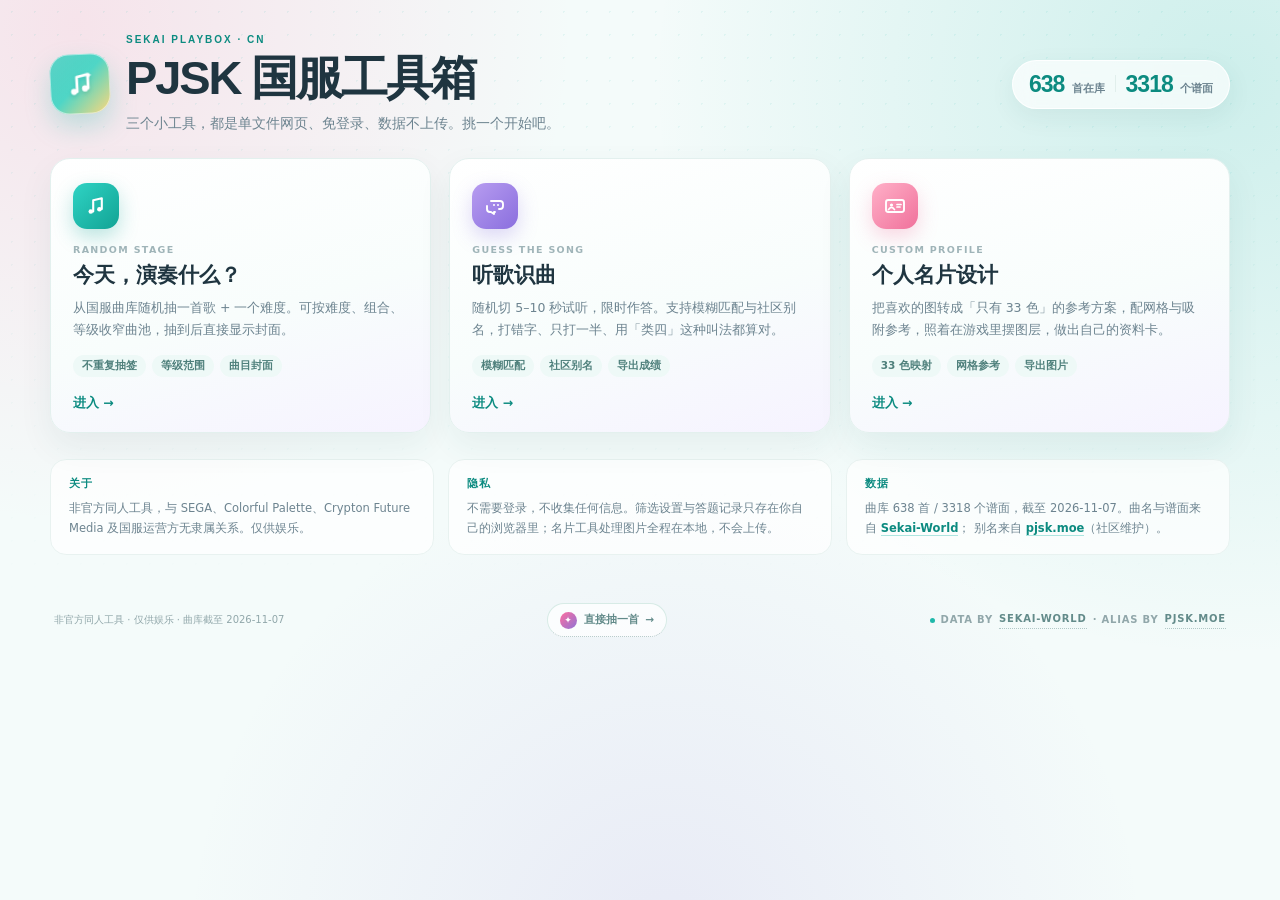
==== commit f5490a0e: "Add files via upload" ====
--- a/index.html
+++ b/index.html
@@ -4,8 +4,8 @@
   <meta charset="utf-8">
   <meta name="viewport" content="width=device-width, initial-scale=1">
   <meta name="theme-color" content="#f4fbfa">
-  <meta name="description" content="初音未来：缤纷舞台国服随机曲目抽签工具 — 638 首在库曲目，支持难度、组合、等级筛选与 APPEND。">
-  <title>今天，演奏什么？｜PJSK 国服随机抽签</title>
+  <meta name="description" content="PJSK 国服工具箱：随机曲目抽签、听歌识曲、个人名片设计。">
+  <title>PJSK 国服工具箱｜今天，演奏什么？</title>
   <link rel="icon" href="data:image/svg+xml,%3Csvg xmlns='http://www.w3.org/2000/svg' viewBox='0 0 64 64'%3E%3Crect width='64' height='64' rx='18' fill='%231fb8aa'/%3E%3Cpath d='M27 43V18l20-4v22' stroke='white' stroke-width='5' stroke-linecap='round' stroke-linejoin='round' fill='none'/%3E%3Ccircle cx='21' cy='44' r='6' fill='white'/%3E%3Ccircle cx='41' cy='37' r='6' fill='white'/%3E%3C/svg%3E">
   <style>
 /* ============ PJSK 舞台随机抽签 · 样式 ============ */
@@ -1758,6 +1758,213 @@
   }
 }
 
+
+/* ---------- 曲目封面 ---------- */
+.cover-img {
+  position: absolute;
+  inset: 0;
+  width: 100%;
+  height: 100%;
+  object-fit: cover;
+  border-radius: inherit;
+}
+
+.cover.has-img .cover-note {
+  opacity: 0;
+}
+
+.cover-img[hidden] {
+  display: none;
+}
+
+/* 封面就位后，APPEND 角标仍浮在上层 */
+.cover.has-img .cover-append {
+  z-index: 2;
+}
+
+/* ============ 主页：三个工具入口 ============ */
+.home-grid {
+  display: grid;
+  grid-template-columns: repeat(auto-fit, minmax(300px, 1fr));
+  gap: 18px;
+  margin-bottom: 26px;
+}
+
+.home-card {
+  position: relative;
+  display: flex;
+  flex-direction: column;
+  padding: 24px 22px 20px;
+  border: 1px solid #e3f0ee;
+  border-radius: 20px;
+  background: linear-gradient(165deg, #ffffff 0%, #f8fdfc 55%, #f6f3ff 100%);
+  box-shadow: 0 14px 34px rgba(29, 78, 81, 0.07);
+  color: inherit;
+  text-decoration: none;
+  transition: transform 0.18s ease, box-shadow 0.18s ease, border-color 0.18s ease;
+}
+
+.home-card::after {
+  content: "";
+  position: absolute;
+  inset: 0;
+  border-radius: inherit;
+  background: linear-gradient(120deg, transparent 60%, rgba(31, 184, 170, 0.06));
+  opacity: 0;
+  transition: opacity 0.18s ease;
+  pointer-events: none;
+}
+
+.home-card:hover {
+  transform: translateY(-3px);
+  border-color: #b9e6df;
+  box-shadow: 0 20px 44px rgba(29, 78, 81, 0.12);
+}
+
+.home-card:hover::after {
+  opacity: 1;
+}
+
+.home-card:focus-visible {
+  outline: 3px solid rgba(31, 184, 170, 0.35);
+  outline-offset: 3px;
+}
+
+.home-icon {
+  display: grid;
+  place-items: center;
+  width: 46px;
+  height: 46px;
+  margin-bottom: 15px;
+  border-radius: 14px;
+  color: #fff;
+}
+
+.home-icon svg {
+  width: 24px;
+  height: 24px;
+}
+
+.home-icon-draw {
+  background: linear-gradient(135deg, #2fd3c4, #12a394);
+  box-shadow: 0 8px 20px rgba(18, 163, 148, 0.28);
+}
+
+.home-icon-quiz {
+  background: linear-gradient(135deg, #b79cf0, #8a6ede);
+  box-shadow: 0 8px 20px rgba(138, 110, 222, 0.28);
+}
+
+.home-icon-profile {
+  background: linear-gradient(135deg, #ffb0c8, #f0719b);
+  box-shadow: 0 8px 20px rgba(240, 113, 155, 0.28);
+}
+
+.home-kicker {
+  margin: 0 0 6px;
+  color: #9fb4b8;
+  font-size: 9.5px;
+  font-weight: 900;
+  letter-spacing: 0.14em;
+}
+
+.home-card h2 {
+  margin: 0 0 9px;
+  color: var(--ink);
+  font: 900 21px/1.3 var(--display);
+}
+
+.home-desc {
+  margin: 0 0 14px;
+  color: var(--muted);
+  font-size: 12.5px;
+  line-height: 1.75;
+}
+
+.home-tags {
+  display: flex;
+  flex-wrap: wrap;
+  gap: 6px;
+  margin: 0 0 18px;
+  padding: 0;
+  list-style: none;
+}
+
+.home-tags li {
+  padding: 4px 9px;
+  border-radius: 999px;
+  background: #eef9f7;
+  color: #4f807c;
+  font-size: 10.5px;
+  font-weight: 700;
+}
+
+.home-go {
+  margin-top: auto;
+  color: var(--teal-deep);
+  font-size: 12.5px;
+  font-weight: 900;
+}
+
+.home-card:hover .home-go {
+  color: #0b9488;
+}
+
+/* 说明区 */
+.home-notes {
+  display: grid;
+  grid-template-columns: repeat(auto-fit, minmax(240px, 1fr));
+  gap: 14px;
+  margin-bottom: 24px;
+}
+
+.home-note {
+  padding: 16px 18px;
+  border: 1px solid #e8f2f0;
+  border-radius: 16px;
+  background: rgba(255, 255, 255, 0.7);
+}
+
+.home-note h3 {
+  margin: 0 0 7px;
+  color: var(--teal-deep);
+  font-size: 11px;
+  font-weight: 900;
+  letter-spacing: 0.08em;
+}
+
+.home-note p {
+  margin: 0;
+  color: var(--muted);
+  font-size: 11.5px;
+  line-height: 1.75;
+}
+
+.home-note a {
+  color: var(--teal-deep);
+  font-weight: 700;
+  text-decoration: none;
+  border-bottom: 1px solid rgba(31, 184, 170, 0.35);
+}
+
+.home-note a:hover {
+  border-bottom-color: currentColor;
+}
+
+@media (max-width: 720px) {
+  .home-grid {
+    gap: 14px;
+  }
+
+  .home-card {
+    padding: 20px 18px 17px;
+  }
+
+  .home-card h2 {
+    font-size: 19px;
+  }
+}
+
   </style>
 </head>
 <body>
@@ -1773,1134 +1980,151 @@
           </svg>
         </div>
         <div>
-          <p class="kicker">SEKAI RANDOM STAGE · CN</p>
-          <h1>今天，演奏什么？</h1>
-          <p class="lede">从国服曲库随机抽一首歌，再抽一个难度。给重复的演奏，加一点未知。</p>
+          <p class="kicker">SEKAI PLAYBOX · CN</p>
+          <h1>PJSK 国服工具箱</h1>
+          <p class="lede">三个小工具，都是单文件网页、免登录、数据不上传。挑一个开始吧。</p>
         </div>
       </div>
-      <div class="lib-badge" aria-label="当前曲库规模">
+      <div class="lib-badge" aria-label="曲库规模">
         <strong id="heroSongCount">638</strong><span>首在库</span>
         <i aria-hidden="true"></i>
         <strong id="heroChartCount">3318</strong><span>个谱面</span>
       </div>
     </header>
 
-    <main class="layout">
-      <section class="card stage" aria-labelledby="stageTitle">
-        <div class="stage-top">
-          <span class="stage-label" id="stageTitle">TODAY'S STAGE</span>
-          <div class="segmented" role="group" aria-label="曲名显示方式">
-            <button type="button" data-name-mode="both" aria-pressed="true">双语</button>
-            <button type="button" data-name-mode="cn" aria-pressed="false">中文</button>
-            <button type="button" data-name-mode="orig" aria-pressed="false">原文</button>
-          </div>
+    <main class="home-grid">
+      <a class="home-card" href="draw.html">
+        <div class="home-icon home-icon-draw" aria-hidden="true">
+          <svg viewBox="0 0 24 24" fill="none">
+            <path d="M9.2 17.5V6.2l8.6-1.9v10.8" stroke="currentColor" stroke-width="2.1" stroke-linecap="round" stroke-linejoin="round"/>
+            <circle cx="6.8" cy="17.5" r="2.3" fill="currentColor"/>
+            <circle cx="15.4" cy="15.2" r="2.3" fill="currentColor"/>
+          </svg>
         </div>
-
-        <div class="result" id="resultCard">
-          <div class="result-placeholder" id="resultPlaceholder">
-            <div class="disc" aria-hidden="true">
-              <svg viewBox="0 0 24 24" fill="none">
-                <path d="M9.4 17.2V6.3l8.2-1.8v10.3" stroke="currentColor" stroke-width="2.1" stroke-linecap="round" stroke-linejoin="round"/>
-                <circle cx="6.9" cy="17.2" r="2.35" fill="currentColor"/>
-                <circle cx="15.2" cy="14.8" r="2.35" fill="currentColor"/>
-              </svg>
-            </div>
-            <p class="placeholder-title">舞台还空着</p>
-            <p class="placeholder-sub">按下抽签按钮，让今天的曲目出现。<br>抽到后可以直接复制给一起打歌的朋友。</p>
-            <div class="placeholder-spark" aria-hidden="true"><i></i><i></i><i></i></div>
-          </div>
-
-          <div class="result-content" id="resultContent" hidden>
-            <div class="result-inner">
-              <div class="cover" id="cover" aria-hidden="true">
-                <span class="cover-note">♪</span>
-                <span class="cover-append" id="coverAppend" hidden>APPEND</span>
-              </div>
-              <div class="result-copy">
-                <div class="result-kicker">
-                  <span id="resultNo">第 1 抽</span>
-                  <span class="dot-sep" aria-hidden="true"></span>
-                  <span id="resultDate">2026-11-03</span>
-                </div>
-                <h2 class="song-title" id="songTitle">曲名</h2>
-                <p class="song-original" id="songOriginal"></p>
-                <div class="result-tags" id="resultTags"></div>
-              </div>
-            </div>
-            <div class="result-foot">
-              <span id="releaseInfo"></span>
-              <button type="button" class="mini-action" id="copyBtn">复制结果</button>
-            </div>
-          </div>
+        <p class="home-kicker">RANDOM STAGE</p>
+        <h2>今天，演奏什么？</h2>
+        <p class="home-desc">从国服曲库随机抽一首歌 + 一个难度。可按难度、组合、等级收窄曲池，抽到后直接显示封面。</p>
+        <ul class="home-tags">
+          <li>不重复抽签</li><li>等级范围</li><li>曲目封面</li>
+        </ul>
+        <span class="home-go">进入 <span aria-hidden="true">→</span></span>
+      </a>
+
+      <a class="home-card" href="quiz.html">
+        <div class="home-icon home-icon-quiz" aria-hidden="true">
+          <svg viewBox="0 0 24 24" fill="none">
+            <path d="M4 12v3a3 3 0 0 0 3 3h1l3 2v-2h1" stroke="currentColor" stroke-width="1.9" stroke-linecap="round" stroke-linejoin="round"/>
+            <path d="M8 7h9a3 3 0 0 1 3 3v2a3 3 0 0 1-3 3h-1" stroke="currentColor" stroke-width="1.9" stroke-linecap="round" stroke-linejoin="round"/>
+            <circle cx="11" cy="11" r="1" fill="currentColor"/>
+            <circle cx="15" cy="11" r="1" fill="currentColor"/>
+          </svg>
         </div>
-
-        <button type="button" class="draw-btn" id="drawBtn">
-          <span class="btn-icon" aria-hidden="true">✦</span>
-          <span id="drawBtnLabel">抽一首</span>
-          <span class="key" aria-hidden="true">SPACE</span>
-        </button>
-        <p class="draw-hint" id="drawHint">先抽歌，再抽谱面。</p>
-
-        <div class="actions-row">
-          <label class="switch">
-            <input type="checkbox" id="noRepeat">
-            <span class="switch-track" aria-hidden="true"></span>
-            <span>不重复抽签</span>
-          </label>
-          <button type="button" class="ghost-btn" id="resetRound" disabled>重置本轮</button>
+        <p class="home-kicker">GUESS THE SONG</p>
+        <h2>听歌识曲</h2>
+        <p class="home-desc">随机切 5–10 秒试听，限时作答。支持模糊匹配与社区别名，打错字、只打一半、用「类四」这种叫法都算对。</p>
+        <ul class="home-tags">
+          <li>模糊匹配</li><li>社区别名</li><li>导出成绩</li>
+        </ul>
+        <span class="home-go">进入 <span aria-hidden="true">→</span></span>
+      </a>
+
+      <a class="home-card" href="profile.html">
+        <div class="home-icon home-icon-profile" aria-hidden="true">
+          <svg viewBox="0 0 24 24" fill="none">
+            <rect x="3" y="6" width="18" height="12" rx="2.2" stroke="currentColor" stroke-width="1.9"/>
+            <circle cx="8.5" cy="11" r="1.6" fill="currentColor"/>
+            <path d="M5.5 15.6c.9-1.5 2.1-2.2 3-2.2s2.1.7 3 2.2" stroke="currentColor" stroke-width="1.7" stroke-linecap="round"/>
+            <path d="M14 10.5h4M14 13h3" stroke="currentColor" stroke-width="1.7" stroke-linecap="round"/>
+          </svg>
         </div>
-
-        <div class="history">
-          <div class="history-head">
-            <span>最近抽到</span>
-            <button type="button" class="ghost-btn" id="clearHistory" hidden>清空</button>
-          </div>
-          <div class="history-list" id="historyList">
-            <span class="history-empty">还没有抽签记录</span>
-          </div>
-        </div>
-      </section>
-
-      <aside class="card filters" aria-labelledby="filtersTitle">
-        <div class="filters-head">
-          <div>
-            <h2 id="filtersTitle">曲库范围</h2>
-            <p>按难度、组合和等级收窄舞台。</p>
-          </div>
-          <button type="button" class="reset-link" id="resetFilters">全部放开</button>
-        </div>
-
-        <div class="filter-group">
-          <div class="label-row">
-            <h3>难度</h3>
-            <span>至少选 1 个</span>
-          </div>
-          <div class="chips" id="difficultyChips" role="group" aria-label="难度筛选"></div>
-        </div>
-
-        <div class="filter-group">
-          <div class="label-row">
-            <h3>组合 / 分类</h3>
-            <span>可多选 · 标签有交叉</span>
-          </div>
-          <div class="chips" id="groupChips" role="group" aria-label="组合筛选"></div>
-        </div>
-
-        <div class="filter-group">
-          <div class="label-row">
-            <h3>等级范围</h3>
-            <span id="levelSummary">1 - 37</span>
-          </div>
-          <div class="level-range">
-            <div class="level-field">
-              <label for="minLevel">最低</label>
-              <input type="number" id="minLevel" min="1" max="37" value="1" inputmode="numeric">
-            </div>
-            <span class="level-tilde" aria-hidden="true">—</span>
-            <div class="level-field">
-              <label for="maxLevel">最高</label>
-              <input type="number" id="maxLevel" min="1" max="37" value="37" inputmode="numeric">
-            </div>
-          </div>
-          <button type="button" class="all-level" id="allLevels">恢复全部等级</button>
-        </div>
-
-        <div class="pool-box">
-          <div class="pool-label">CURRENT POOL</div>
-          <div class="pool-line">
-            <span class="pool-count" id="poolCount">638</span>
-            <span class="pool-unit">首</span>
-            <span class="pool-slash">/</span>
-            <span class="pool-count pool-chart" id="chartCount">3318</span>
-            <span class="pool-unit">谱面</span>
-          </div>
-          <p class="pool-sub" id="poolSub">曲池含 APPEND <b>128</b> 首 · 未开启不重复 · 已按当前条件过滤</p>
-          <button type="button" class="view-pool" id="openPool">查看当前曲池 <span aria-hidden="true">→</span></button>
-        </div>
-
-        <p class="note">先等概率抽歌，再从该曲可用难度中等概率抽谱面。<b>APPEND</b> 只在已收录曲目中出现；国服限时谱面过期后不计入曲池。</p>
-      </aside>
+        <p class="home-kicker">CUSTOM PROFILE</p>
+        <h2>个人名片设计</h2>
+        <p class="home-desc">把喜欢的图转成「只有 33 色」的参考方案，配网格与吸附参考，照着在游戏里摆图层，做出自己的资料卡。</p>
+        <ul class="home-tags">
+          <li>33 色映射</li><li>网格参考</li><li>导出图片</li>
+        </ul>
+        <span class="home-go">进入 <span aria-hidden="true">→</span></span>
+      </a>
     </main>
+
+    <section class="home-notes">
+      <div class="home-note">
+        <h3>关于</h3>
+        <p>非官方同人工具，与 SEGA、Colorful Palette、Crypton Future Media 及国服运营方无隶属关系。仅供娱乐。</p>
+      </div>
+      <div class="home-note">
+        <h3>隐私</h3>
+        <p>不需要登录，不收集任何信息。筛选设置与答题记录只存在你自己的浏览器里；名片工具处理图片全程在本地，不会上传。</p>
+      </div>
+      <div class="home-note">
+        <h3>数据</h3>
+        <p>曲库 <span id="noteSongCount">638</span> 首 / <span id="noteChartCount">3318</span> 个谱面，截至 <span id="noteDate">2026-11-07</span>。曲名与谱面来自
+          <a href="https://github.com/Sekai-World/sekai-master-db-cn-diff" target="_blank" rel="noreferrer">Sekai-World</a>；
+          别名来自 <a href="https://pjsk.moe/zh-cn/" target="_blank" rel="noreferrer">pjsk.moe</a>（社区维护）。</p>
+      </div>
+    </section>
 
     <footer class="footer">
       <span>非官方同人工具 · 仅供娱乐 · 曲库截至 <span id="dataDate">2026-11-07</span></span>
-      <a class="sibling-link" href="quiz.html">
-        <span class="sibling-icon" aria-hidden="true">♪</span>
-        <span>试试听歌识曲小游戏</span>
+      <a class="sibling-link" href="draw.html">
+        <span class="sibling-icon" aria-hidden="true">✦</span>
+        <span>直接抽一首</span>
         <span aria-hidden="true">→</span>
       </a>
-      <span class="footer-mark"><i aria-hidden="true"></i> DATA BY <a href="https://github.com/Sekai-World/sekai-master-db-cn-diff" target="_blank" rel="noreferrer">SEKAI-WORLD</a> · CN MASTER DB</span>
+      <span class="footer-mark"><i aria-hidden="true"></i> DATA BY <a href="https://github.com/Sekai-World/sekai-master-db-cn-diff" target="_blank" rel="noreferrer">SEKAI-WORLD</a> · ALIAS BY <a href="https://pjsk.moe/zh-cn/" target="_blank" rel="noreferrer">PJSK.MOE</a></span>
     </footer>
   </div>
 
-  <dialog id="poolDialog" aria-labelledby="poolDialogTitle">
-    <div class="dialog-shell">
-      <div class="dialog-head">
-        <div>
-          <p class="kicker">LIBRARY</p>
-          <h2 id="poolDialogTitle">当前曲池</h2>
-          <p id="poolDialogCount">638 首可抽</p>
-        </div>
-        <button type="button" class="dialog-close" id="closePool" aria-label="关闭曲池">×</button>
-      </div>
-      <div class="dialog-tools">
-        <input type="search" id="poolSearch" placeholder="搜索中文名 / 原名 / 组合" aria-label="搜索曲池">
-      </div>
-      <div class="pool-list" id="poolList"></div>
-    </div>
-  </dialog>
-
-  <div class="toast" id="toast" role="status" aria-live="polite"></div>
-  <p id="liveSummary" class="sr-only" aria-live="polite"></p>
-
   <script type="application/json" id="libraryData">{"asOf":"2026-11-07","source":"https://github.com/Sekai-World/sekai-master-db-cn-diff","count":638,"songs":[{"i":601,"t":"ルマ","c":"Ruma","g":["idol"],"d":{"easy":7,"normal":12,"hard":18,"expert":26,"master":30},"p":"2026-11-03","av":["se_0601_01","vs_0601_01"],"qc":1},{"i":726,"t":"アルカリレットウセイ","c":"碱性劣等生","g":["vocaloid","other"],"d":{"easy":7,"normal":12,"hard":17,"expert":24,"master":30},"p":"2026-10-27","av":["vs_0726_01"],"qc":1},{"i":723,"t":"ラヴィ","c":"Lavie","g":["school_refusal","other"],"d":{"easy":8,"normal":13,"hard":19,"expert":26,"master":30},"p":"2026-10-26","av":["se_0723_01","vs_0723_01"],"qc":1},{"i":703,"t":"バイオレンストリガー","c":"暴力扳机","g":["street","other"],"d":{"easy":8,"normal":13,"hard":18,"expert":27,"master":31},"p":"2026-10-25","av":["se_0703_01","vs_0703_01"],"qc":1},{"i":659,"t":"あなたの空が泣くのなら","c":"あなたの空が泣くのなら","g":["idol"],"d":{"easy":5,"normal":11,"hard":15,"expert":21,"master":25},"p":"2026-10-21","av":["se_0659_01","vs_0659_01"],"qc":1},{"i":570,"t":"スター","c":"星光","g":["light_music_club"],"d":{"easy":7,"normal":12,"hard":18,"expert":25,"master":29},"p":"2026-10-19","av":["se_0570_01","vs_0570_01"],"qc":1},{"i":668,"t":"ネクラチューンサーカス","c":"阴暗音调马戏团","g":["vocaloid"],"d":{"easy":9,"normal":15,"hard":24,"expert":31,"master":34,"append":37},"p":"2026-10-10","av":["vs_0668_01"],"qc":1},{"i":677,"t":"アベリア","c":"Abelia","g":["vocaloid"],"d":{"easy":8,"normal":13,"hard":18,"expert":24,"master":31},"p":"2026-10-09","av":["vs_0677_01"],"qc":1},{"i":551,"t":"ロストアンブレラ","c":"Lost Umbrella","g":["school_refusal"],"d":{"easy":7,"normal":12,"hard":18,"expert":24,"master":30},"p":"2026-10-08","av":["se_0551_01","vs_0551_01"],"qc":1},{"i":666,"t":"少女A","c":"少女A","g":["vocaloid"],"d":{"easy":8,"normal":12,"hard":17,"expert":24,"master":30},"p":"2026-10-07","av":["vs_0666_01"],"qc":1},{"i":667,"t":"㋰責任集合体","c":"无责任集合体","g":["vocaloid"],"d":{"easy":6,"normal":13,"hard":17,"expert":24,"master":29},"p":"2026-10-06","av":["vs_0667_01"],"qc":1},{"i":664,"t":"人マニア","c":"人狂热者","g":["theme_park"],"d":{"easy":8,"normal":13,"hard":18,"expert":26,"master":30},"p":"2026-10-05","av":["se_0664_01","vs_0664_01"],"qc":1},{"i":669,"t":"げんてん","c":"原点","g":["vocaloid"],"d":{"easy":6,"normal":12,"hard":19,"expert":26,"master":31},"p":"2026-10-04","av":["vs_0669_01"],"qc":1},{"i":652,"t":"カレシのジュード","c":"カレシのジュード","g":["vocaloid"],"d":{"easy":7,"normal":12,"hard":17,"expert":26,"master":30},"p":"2026-10-03","av":["vs_0652_01"],"qc":1},{"i":637,"t":"笑えたらえーやん！","c":"笑口常开好运来！","g":["vocaloid"],"d":{"easy":8,"normal":13,"hard":17,"expert":25,"master":30},"p":"2026-10-02","av":["vs_0637_01"],"qc":1},{"i":798,"t":"When Enemies Collapse","c":"When Enemies Collapse","g":["other"],"d":{"easy":7,"normal":13,"hard":18,"expert":27,"master":32},"p":"2026-10-01","av":["in_0798_01"],"qc":0},{"i":800,"t":"Remnath","c":"Remnath","g":["other"],"d":{"easy":8,"normal":14,"hard":22,"expert":27,"master":33},"p":"2026-09-30","av":["in_0800_01"],"qc":0},{"i":801,"t":"ln(guis·tics)","c":"ln(guis·tics)","g":["other"],"d":{"easy":7,"normal":13,"hard":21,"expert":28,"master":33},"p":"2026-09-29","av":["in_0801_01"],"qc":0},{"i":799,"t":"The Encounter Code","c":"The Encounter Code","g":["other"],"d":{"easy":9,"normal":13,"hard":23,"expert":28,"master":32},"p":"2026-09-28","av":["in_0799_01"],"qc":0},{"i":11018,"t":"絶景","c":"四时风华","g":["vocaloid"],"d":{"easy":7,"normal":12,"hard":17,"expert":25,"master":30},"p":"2026-09-26","av":["vs_11018_01"],"qc":0},{"i":585,"t":"ペンタトニック","c":"Pentatonic","g":["light_music_club","idol","street","theme_park","school_refusal","vocaloid","other"],"d":{"easy":7,"normal":14,"hard":18,"expert":25,"master":30,"append":31},"p":"2026-09-24","av":["se_0585_01","se_0585_03","se_0585_04"],"qc":1},{"i":651,"t":"ホワイトハッピー","c":"ホワイトハッピー","g":["vocaloid"],"d":{"easy":7,"normal":12,"hard":18,"expert":26,"master":30},"p":"2026-09-20","av":["vs_0651_01"],"qc":1},{"i":672,"t":"ハウトゥー世界征服","c":"How to 征服世界","g":["street"],"d":{"easy":8,"normal":13,"hard":17,"expert":24,"master":29},"p":"2026-09-15","av":["se_0672_01","vs_0672_01"],"qc":1},{"i":644,"t":"生きる","c":"生","g":["school_refusal"],"d":{"easy":5,"normal":11,"hard":16,"expert":22,"master":27,"append":32},"p":"2026-09-10","av":["se_0644_01","vs_0644_01"],"qc":1},{"i":663,"t":"ヴィーナス","c":"维纳斯","g":["vocaloid"],"d":{"easy":8,"normal":13,"hard":18,"expert":26,"master":30},"p":"2026-09-05","av":["vs_0663_01"],"qc":1},{"i":629,"t":"8.32","c":"8.32","g":["idol"],"d":{"easy":5,"normal":12,"hard":17,"expert":24,"master":28},"p":"2026-09-01","av":["se_0629_01","vs_0629_01","an_0629_01"],"qc":1},{"i":699,"t":"Catch the Wave","c":"Catch the Wave","g":["vocaloid"],"d":{"easy":7,"normal":12,"hard":18,"expert":23,"master":27},"p":"2026-08-31","av":["vs_0699_01"],"qc":1},{"i":649,"t":"サヨナラ天国また来て地獄","c":"天堂再见，地狱再会","g":["theme_park"],"d":{"easy":6,"normal":11,"hard":17,"expert":26,"master":30},"p":"2026-08-30","av":["se_0649_01"],"qc":1},{"i":572,"t":"飾って","c":"装饰","g":["school_refusal"],"d":{"easy":5,"normal":10,"hard":16,"expert":22,"master":27},"p":"2026-08-28","av":["se_0572_01","vs_0572_01","an_0572_01"],"qc":1},{"i":803,"t":"空に免じて","c":"念及长空","g":["vocaloid"],"d":{"easy":5,"normal":12,"hard":16,"expert":22,"master":26},"p":"2026-08-28","av":["vs_0803_01"],"qc":1},{"i":632,"t":"Surges","c":"Surges","g":["street"],"d":{"easy":6,"normal":12,"hard":18,"expert":26,"master":29},"p":"2026-08-23","av":["se_0632_01","vs_0632_01"],"qc":1},{"i":653,"t":"パメラ","c":"Pamela","g":["vocaloid"],"d":{"easy":7,"normal":12,"hard":17,"expert":25,"master":30},"p":"2026-08-19","av":["vs_0653_01"],"qc":1},{"i":650,"t":"あの夏が飽和する。","c":"那个夏日已然饱和","g":["school_refusal"],"d":{"easy":5,"normal":12,"hard":18,"expert":24,"master":28},"p":"2026-08-17","av":["se_0650_01","vs_0650_01"],"qc":1},{"i":621,"t":"東京サマーセッション","c":"东京SUMMER SESSION","g":["idol"],"d":{"easy":8,"normal":13,"hard":18,"expert":24,"master":30},"p":"2026-08-13","av":["se_0621_01","vs_0621_01"],"qc":1},{"i":559,"t":"おどりゃんせ","c":"来起舞吧","g":["light_music_club"],"d":{"easy":7,"normal":13,"hard":18,"expert":27,"master":32},"p":"2026-08-10","av":["se_0559_01","vs_0559_01"],"qc":1},{"i":583,"t":"アクセラレイト","c":"加速","g":["street"],"d":{"easy":7,"normal":13,"hard":18,"expert":26,"master":31,"append":32},"p":"2026-08-06","av":["se_0583_01","vs_0583_01","an_0583_01"],"qc":1},{"i":571,"t":"偽物人間40号","c":"冒牌人类40号","g":["street"],"d":{"easy":5,"normal":12,"hard":17,"expert":25,"master":29},"p":"2026-08-01","av":["se_0571_01","vs_0571_01"],"qc":1},{"i":622,"t":"超ナイト・オブ・ナイツ","c":"超ナイト・オブ・ナイツ","g":["other"],"d":{"easy":8,"normal":13,"hard":20,"expert":27,"master":33,"append":36},"p":"2026-07-27","av":["in_0622_01"],"qc":1},{"i":623,"t":"とうほう☆ワンダーランド","c":"とうほう☆ワンダーランド","g":["theme_park","other"],"d":{"easy":9,"normal":13,"hard":18,"expert":26,"master":31,"append":32},"p":"2026-07-26","av":["se_0623_01","vs_0623_01"],"qc":1},{"i":624,"t":"チルノのパーフェクトさんすう学園","c":"チルノのパーフェクトさんすう学園","g":["vocaloid","other"],"d":{"easy":9,"normal":13,"hard":18,"expert":26,"master":31,"append":33},"p":"2026-07-25","av":["vs_0624_01"],"qc":1},{"i":635,"t":"ありのままのストーリーを","c":"编织最纯粹的故事","g":["idol"],"d":{"easy":8,"normal":13,"hard":17,"expert":24,"master":28,"append":28},"p":"2026-07-23","av":["se_0635_01","vs_0635_01","an_0635_01"],"qc":1},{"i":638,"t":"花弁、それにまつわる音声","c":"花弁、それにまつわる音声","g":["vocaloid"],"d":{"easy":6,"normal":12,"hard":17,"expert":24,"master":29},"p":"2026-07-21","av":["vs_0638_01"],"qc":1},{"i":639,"t":"マリオネットダンサー","c":"木偶舞者","g":["vocaloid"],"d":{"easy":5,"normal":12,"hard":18,"expert":25,"master":29},"p":"2026-07-19","av":["vs_0639_01"],"qc":1},{"i":646,"t":"透明なパレット","c":"透明调色板","g":["light_music_club"],"d":{"easy":9,"normal":13,"hard":17,"expert":25,"master":29},"p":"2026-07-15","av":["se_0646_01","vs_0646_01"],"qc":1},{"i":464,"t":"Intergalactic Bound","c":"Intergalactic Bound","g":["vocaloid"],"d":{"easy":6,"normal":12,"hard":17,"expert":23,"master":26},"p":"2026-07-09","av":["vs_0464_01"],"qc":1},{"i":420,"t":"imaginary love story","c":"imaginary love story","g":["vocaloid"],"d":{"easy":8,"normal":12,"hard":18,"expert":25,"master":31},"p":"2026-07-08","av":["vs_0420_01"],"qc":1},{"i":387,"t":"Hello Builder","c":"Hello Builder","g":["vocaloid"],"d":{"easy":7,"normal":13,"hard":18,"expert":24,"master":29},"p":"2026-07-06","av":["vs_0387_01"],"qc":1},{"i":552,"t":"M@GICAL☆CURE! LOVE ♥ SHOT!","c":"M@GICAL☆CURE! LOVE ♥ SHOT!","g":["vocaloid"],"d":{"easy":8,"normal":14,"hard":20,"expert":28,"master":30},"p":"2026-07-05","av":["vs_0552_01"],"qc":1},{"i":560,"t":"アイリッド","c":"眼睑","g":["theme_park"],"d":{"easy":6,"normal":12,"hard":17,"expert":25,"master":29},"p":"2026-07-04","av":["se_0560_01","an_0560_01","an_0560_02"],"qc":1},{"i":445,"t":"Twilight Melody","c":"Twilight Melody","g":["vocaloid"],"d":{"easy":7,"normal":12,"hard":17,"expert":25,"master":28},"p":"2026-07-04","av":["vs_0445_01"],"qc":1},{"i":656,"t":"ブラッドドール","c":"BLOOD DOLL","g":["vocaloid"],"d":{"easy":7,"normal":12,"hard":18,"expert":25,"master":30},"p":"2026-06-30","av":["vs_0656_01"],"qc":1},{"i":746,"t":"Masquerade","c":"Masquerade","g":["other"],"d":{"easy":6,"normal":12,"hard":18,"expert":25,"master":30,"append":31},"p":"2026-06-25","av":["in_0746_01"],"qc":1},{"i":745,"t":"ANiMA","c":"ANiMA","g":["other"],"d":{"easy":9,"normal":14,"hard":21,"expert":29,"master":33,"append":36},"p":"2026-06-24","av":["in_0745_01"],"qc":1},{"i":749,"t":"99 Glooms","c":"99 Glooms","g":["other"],"d":{"easy":8,"normal":13,"hard":18,"expert":27,"master":31},"p":"2026-06-23","av":["in_0749_01"],"qc":1},{"i":748,"t":"Saika","c":"Saika","g":["other"],"d":{"easy":6,"normal":12,"hard":17,"expert":24,"master":28},"p":"2026-06-22","av":["in_0748_01"],"qc":1},{"i":744,"t":"CHAOS","c":"CHAOS","g":["other"],"d":{"easy":7,"normal":14,"hard":21,"expert":27,"master":33,"append":35},"p":"2026-06-21","av":["in_0744_01"],"qc":1},{"i":747,"t":"SAIRAI","c":"SAIRAI","g":["other"],"d":{"easy":5,"normal":11,"hard":16,"expert":22,"master":27},"p":"2026-06-20","av":["in_0747_01"],"qc":1},{"i":647,"t":"SAN値直葬","c":"SAN值直葬","g":["vocaloid"],"d":{"easy":8,"normal":13,"hard":21,"expert":28,"master":33,"append":36},"p":"2026-06-17","av":["vs_0647_01"],"qc":1},{"i":655,"t":"リリィララ","c":"lily-lala","g":["vocaloid"],"d":{"easy":6,"normal":12,"hard":17,"expert":24,"master":29},"p":"2026-06-12","av":["vs_0655_01"],"qc":1},{"i":645,"t":"深海シティアンダーグラウンド","c":"深海地下都市","g":["light_music_club"],"d":{"easy":7,"normal":14,"hard":17,"expert":25,"master":29},"p":"2026-06-08","av":["se_0645_01","vs_0645_01"],"qc":1},{"i":636,"t":"エクスプロウル","c":"Explore","g":["vocaloid"],"d":{"easy":7,"normal":12,"hard":19,"expert":26,"master":30},"p":"2026-06-03","av":["vs_0636_01"],"qc":1},{"i":634,"t":"光線歌","c":"光线歌","g":["street"],"d":{"easy":6,"normal":12,"hard":17,"expert":24,"master":28},"p":"2026-05-31","av":["se_0634_01","vs_0634_01"],"qc":1},{"i":633,"t":"庭師のおはなしによると","c":"据园丁所言","g":["vocaloid"],"d":{"easy":9,"normal":13,"hard":18,"expert":26,"master":31},"p":"2026-05-28","av":["vs_0633_01"],"qc":1},{"i":628,"t":"モニタリング","c":"Monitoring","g":["vocaloid"],"d":{"easy":8,"normal":13,"hard":18,"expert":26,"master":29},"p":"2026-05-25","av":["vs_0628_01"],"qc":1},{"i":625,"t":"このふざけた素晴らしき世界は、僕の為にある","c":"このふざけた素晴らしき世界は、僕の為にある","g":["theme_park"],"d":{"easy":7,"normal":14,"hard":17,"expert":25,"master":29},"p":"2026-05-22","av":["se_0625_01","vs_0625_01"],"qc":1},{"i":539,"t":"イレヴンス","c":"Eleventh","g":["idol"],"d":{"easy":6,"normal":12,"hard":16,"expert":23,"master":27},"p":"2026-05-20","av":["se_0539_01","vs_0539_01"],"qc":1},{"i":627,"t":"テトリス","c":"俄罗斯方块","g":["vocaloid"],"d":{"easy":7,"normal":13,"hard":19,"expert":25,"master":29,"append":29},"p":"2026-05-18","av":["vs_0627_01"],"qc":1},{"i":595,"t":"エンヴィキャットウォーク","c":"嫉妒猫步","g":["light_music_club"],"d":{"easy":8,"normal":12,"hard":18,"expert":26,"master":30},"p":"2026-05-14","av":["se_0595_01","vs_0595_01","af_0595_01"],"qc":1},{"i":619,"t":"Connecting","c":"Connecting","g":["vocaloid"],"d":{"easy":6,"normal":12,"hard":16,"expert":23,"master":27},"p":"2026-05-11","av":["vs_0619_01"],"qc":1},{"i":540,"t":"虚無さん","c":"虚无人士","g":["school_refusal"],"d":{"easy":5,"normal":13,"hard":18,"expert":24,"master":29},"p":"2026-05-07","av":["se_0540_01","vs_0540_01","an_0540_01"],"qc":1},{"i":348,"t":"悪徳のジャッジメント","c":"恶德的法官","g":["vocaloid"],"d":{"easy":6,"normal":12,"hard":17,"expert":24,"master":28},"p":"2026-05-07","av":["vs_0348_01"],"qc":1},{"i":347,"t":"円尾坂の仕立屋","c":"圆尾坂的裁缝店","g":["vocaloid"],"d":{"easy":8,"normal":12,"hard":16,"expert":24,"master":28},"p":"2026-05-06","av":["vs_0347_01"],"qc":1},{"i":350,"t":"眠らせ姫からの贈り物","c":"安眠公主的赠礼","g":["vocaloid"],"d":{"easy":6,"normal":12,"hard":18,"expert":24,"master":27},"p":"2026-05-05","av":["vs_0350_01"],"qc":1},{"i":349,"t":"悪食娘コンチータ","c":"恶食娘空琪塔","g":["vocaloid"],"d":{"easy":7,"normal":13,"hard":19,"expert":26,"master":29},"p":"2026-05-04","av":["vs_0349_01"],"qc":1},{"i":192,"t":"去り人達のワルツ","c":"离别者们的华尔兹","g":["vocaloid"],"d":{"easy":8,"normal":13,"hard":17,"expert":23,"master":28},"p":"2026-05-03","av":["vs_0192_01"],"qc":1},{"i":191,"t":"悪ノ召使","c":"恶之侍从","g":["vocaloid"],"d":{"easy":6,"normal":12,"hard":17,"expert":24,"master":27},"p":"2026-05-02","av":["vs_0191_01"],"qc":1},{"i":190,"t":"悪ノ娘","c":"恶之娘","g":["vocaloid"],"d":{"easy":6,"normal":12,"hard":17,"expert":24,"master":27},"p":"2026-05-01","av":["vs_0190_01"],"qc":1},{"i":538,"t":"オールセーブチャレンジ","c":"All-Save Challenge","g":["theme_park"],"d":{"easy":7,"normal":13,"hard":19,"expert":26,"master":30},"p":"2026-04-28","av":["se_0538_01","vs_0538_01","an_0538_01"],"qc":1},{"i":11016,"t":"Mag1c","c":"Mag1c","g":["vocaloid"],"d":{"easy":6,"normal":12,"hard":17,"expert":24,"master":29},"p":"2026-04-24","av":["vs_11016_01"],"qc":0},{"i":510,"t":"失敗作少女","c":"失敗作少女","g":["school_refusal"],"d":{"easy":5,"normal":12,"hard":18,"expert":25,"master":29},"p":"2026-04-21","av":["se_0510_01","vs_0510_01","an_0510_01"],"qc":1},{"i":11015,"t":"まいまいまい","c":"买买买","g":["vocaloid"],"d":{"easy":7,"normal":12,"hard":17,"expert":24,"master":29},"p":"2026-04-16","av":["vs_11015_01"],"qc":0},{"i":607,"t":"回る空うさぎ","c":"月兔回旋于空中","g":["idol"],"d":{"easy":5,"normal":12,"hard":16,"expert":21,"master":26},"p":"2026-04-13","av":["se_0607_01","vs_0607_01","an_0607_01"],"qc":1},{"i":608,"t":"星宙メランコリア","c":"星宙メランコリア","g":["vocaloid"],"d":{"easy":8,"normal":13,"hard":18,"expert":26,"master":30},"p":"2026-04-10","av":["vs_0608_01"],"qc":1},{"i":590,"t":"マンハッタン","c":"Manhattan","g":["vocaloid"],"d":{"easy":6,"normal":14,"hard":18,"expert":27,"master":32},"p":"2026-04-07","av":["vs_0590_01"],"qc":1},{"i":626,"t":"フィッシュアンドTips","c":"Fish and Tips","g":["vocaloid"],"d":{"easy":7,"normal":13,"hard":19,"expert":26,"master":30},"p":"2026-04-05","av":["vs_0626_01"],"qc":1},{"i":620,"t":"紗痲","c":"Shama","g":["street"],"d":{"easy":8,"normal":13,"hard":18,"expert":26,"master":30},"p":"2026-04-04","av":["se_0620_01","vs_0620_01","an_0620_01"],"qc":1},{"i":591,"t":"吉原ラメント 再来盤","c":"吉原哀歌-再来盘-","g":["vocaloid"],"d":{"easy":8,"normal":13,"hard":17,"expert":25,"master":29},"p":"2026-04-03","av":["vs_0591_01"],"qc":1},{"i":594,"t":"Call!!","c":"Call!!","g":["vocaloid"],"d":{"easy":5,"normal":12,"hard":17,"expert":25,"master":28},"p":"2026-04-02","av":["vs_0594_01"],"qc":1},{"i":588,"t":"プラネットヒーロー","c":"Planet Hero","g":["vocaloid"],"d":{"easy":9,"normal":13,"hard":19,"expert":28,"master":33},"p":"2026-04-01","av":["vs_0588_01"],"qc":1},{"i":565,"t":"夏に透明","c":"夏日透明","g":["vocaloid"],"d":{"easy":6,"normal":13,"hard":17,"expert":24,"master":28},"p":"2026-03-31","av":["vs_0565_01"],"qc":1},{"i":11013,"t":"ヒマン=ヒダイ焦燥曲","c":"肥肥焦躁曲","g":["vocaloid"],"d":{"easy":8,"normal":13,"hard":19,"expert":26,"master":31},"p":"2026-03-30","av":["vs_11013_01"],"qc":0},{"i":605,"t":"Sympathy","c":"Sympathy","g":["light_music_club"],"d":{"easy":8,"normal":13,"hard":17,"expert":24,"master":28,"append":29},"p":"2026-03-30","av":["se_0605_01","vs_0605_01"],"qc":1},{"i":11014,"t":"月西江·春雷","c":"月西江·春雷","g":["vocaloid"],"d":{"easy":5,"normal":10,"hard":15,"expert":21,"master":26},"p":"2026-03-29","av":["vs_11014_01"],"qc":0},{"i":11010,"t":"越过海岸线","c":"越过海岸线","g":["vocaloid"],"d":{"easy":6,"normal":12,"hard":17,"expert":23,"master":28},"p":"2026-03-28","av":["vs_11010_01"],"qc":0},{"i":11017,"t":"Hype Dive","c":"Hype Dive","g":["vocaloid"],"d":{"easy":7,"normal":12,"hard":16,"expert":24,"master":29},"p":"2026-03-26","av":["vs_11017_01"],"qc":0},{"i":603,"t":"ドレミファロンド","c":"DO RE MI FA Rondo","g":["theme_park"],"d":{"easy":6,"normal":12,"hard":17,"expert":23,"master":27},"p":"2026-03-24","av":["se_0603_01","vs_0603_01","an_0603_01"],"qc":1},{"i":596,"t":"D/N/A","c":"D/N/A","g":["school_refusal"],"d":{"easy":7,"normal":12,"hard":18,"expert":26,"master":31},"p":"2026-03-20","av":["se_0596_01","vs_0596_01"],"qc":1},{"i":509,"t":"ライアーダンサー","c":"Liar Dancer","g":["theme_park"],"d":{"easy":7,"normal":12,"hard":18,"expert":26,"master":31},"p":"2026-03-17","av":["se_0509_01","vs_0509_01","an_0509_01"],"qc":1},{"i":589,"t":"バレリーコ","c":"芭蕾舞者","g":["vocaloid"],"d":{"easy":7,"normal":13,"hard":17,"expert":25,"master":29},"p":"2026-03-14","av":["vs_0589_01"],"qc":1},{"i":567,"t":"結ンデ開イテ羅刹ト骸","c":"結ンデ開イテ羅刹ト骸","g":["vocaloid"],"d":{"easy":7,"normal":13,"hard":18,"expert":24,"master":29},"p":"2026-03-11","av":["vs_0567_01"],"qc":1},{"i":566,"t":"パンダヒーロー","c":"パンダヒーロー","g":["vocaloid"],"d":{"easy":8,"normal":13,"hard":18,"expert":24,"master":30},"p":"2026-03-10","av":["vs_0566_01"],"qc":1},{"i":604,"t":"Packaged","c":"Packaged","g":["vocaloid"],"d":{"easy":6,"normal":12,"hard":16,"expert":22,"master":26},"p":"2026-03-09","av":["vs_0604_01"],"qc":1},{"i":580,"t":"三日月ステップ","c":"Step for a Crescent","g":["street"],"d":{"easy":7,"normal":12,"hard":17,"expert":25,"master":28},"p":"2026-03-05","av":["se_0580_01","vs_0580_01"],"qc":1},{"i":719,"t":"SHIAWASE FOR YOU!","c":"SHIAWASE FOR YOU!","g":["vocaloid"],"d":{"easy":8,"normal":13,"hard":19,"expert":25,"master":30},"p":"2026-03-04","av":["vs_0719_01"],"qc":1},{"i":618,"t":"Fondant Step","c":"Fondant Step","g":["vocaloid"],"d":{"easy":6,"normal":12,"hard":16,"expert":23,"master":26},"p":"2026-03-03","av":["vs_0618_01"],"qc":1},{"i":617,"t":"ぽかぽかの星","c":"暖暖的星","g":["vocaloid"],"d":{"easy":6,"normal":13,"hard":16,"expert":23,"master":27},"p":"2026-03-02","av":["vs_0617_01"],"qc":1},{"i":616,"t":"アイ","c":"AI","g":["vocaloid"],"d":{"easy":9,"normal":14,"hard":17,"expert":25,"master":29},"p":"2026-03-01","av":["vs_0616_01"],"qc":1},{"i":615,"t":"四角い地球を丸くする","c":"把方方的地球变圆","g":["vocaloid"],"d":{"easy":6,"normal":12,"hard":18,"expert":24,"master":28},"p":"2026-02-28","av":["vs_0615_01"],"qc":1},{"i":614,"t":"スターナイトスノウ","c":"Star Night Snow","g":["vocaloid"],"d":{"easy":8,"normal":14,"hard":18,"expert":25,"master":29},"p":"2026-02-27","av":["vs_0614_01"],"qc":1},{"i":613,"t":"雪がとける前に","c":"雪融之前","g":["vocaloid"],"d":{"easy":7,"normal":12,"hard":18,"expert":23,"master":28},"p":"2026-02-26","av":["vs_0613_01"],"qc":1},{"i":612,"t":"Snow Fairy Story","c":"Snow Fairy Story","g":["vocaloid"],"d":{"easy":6,"normal":13,"hard":17,"expert":24,"master":28},"p":"2026-02-25","av":["vs_0612_01"],"qc":1},{"i":611,"t":"好き！雪！本気マジック","c":"喜欢！雪！真实的魔法","g":["vocaloid"],"d":{"easy":7,"normal":13,"hard":18,"expert":25,"master":29},"p":"2026-02-24","av":["vs_0611_01"],"qc":1},{"i":547,"t":"終焉逃避行","c":"终焉逃避行","g":["light_music_club"],"d":{"easy":6,"normal":12,"hard":18,"expert":25,"master":29},"p":"2026-02-23","av":["se_0547_01","vs_0547_01"],"qc":1},{"i":521,"t":"オーバーライド","c":"Override","g":["idol"],"d":{"easy":9,"normal":14,"hard":18,"expert":26,"master":31},"p":"2026-02-22","av":["se_0521_01","vs_0521_01","an_0521_01"],"qc":1},{"i":490,"t":"ルーマー","c":"Rumor","g":["street"],"d":{"easy":6,"normal":12,"hard":16,"expert":24,"master":28},"p":"2026-02-21","av":["se_0490_01","vs_0490_01"],"qc":1},{"i":581,"t":"厨病激発ボーイ","c":"厨病激发男孩","g":["theme_park"],"d":{"easy":9,"normal":13,"hard":19,"expert":27,"master":32},"p":"2026-02-20","av":["se_0581_01","vs_0581_01","an_0581_01"],"qc":1},{"i":606,"t":"スーサイドパレヱド","c":"Suicide Parade","g":["school_refusal"],"d":{"easy":8,"normal":13,"hard":19,"expert":26,"master":31,"append":32},"p":"2026-02-19","av":["se_0606_01","vs_0606_01","an_0606_01"],"qc":1},{"i":11012,"t":"前ノハナシ","c":"来都来了","g":["vocaloid"],"d":{"easy":7,"normal":12,"hard":18,"expert":24,"master":30},"p":"2026-02-18","av":["vs_11012_01"],"qc":0},{"i":587,"t":"ルルブ","c":"规则书","g":["vocaloid"],"d":{"easy":9,"normal":14,"hard":18,"expert":27,"master":31},"p":"2026-02-17","av":["vs_0587_01"],"qc":1},{"i":11011,"t":"ハオ","c":"好","g":["vocaloid"],"d":{"easy":8,"normal":13,"hard":18,"expert":25,"master":29},"p":"2026-02-16","av":["vs_11011_01"],"qc":0},{"i":592,"t":"クイーンオブハート","c":"クイーンオブハート","g":["vocaloid"],"d":{"easy":9,"normal":13,"hard":17,"expert":25,"master":31},"p":"2026-02-15","av":["vs_0592_01"],"qc":1},{"i":556,"t":"サイハテ","c":"サイハテ","g":["school_refusal"],"d":{"easy":6,"normal":12,"hard":17,"expert":23,"master":28},"p":"2026-02-14","av":["se_0556_01","vs_0556_01"],"qc":1},{"i":582,"t":"アンチユー","c":"アンチユー","g":["idol"],"d":{"easy":6,"normal":12,"hard":17,"expert":24,"master":28},"p":"2026-02-10","av":["se_0582_01","vs_0582_01","an_0582_01"],"qc":1},{"i":537,"t":"花に風","c":"风拂花","g":["street"],"d":{"easy":6,"normal":13,"hard":17,"expert":24,"master":28},"p":"2026-02-04","av":["se_0537_01","vs_0537_01"],"qc":1},{"i":558,"t":"のだ","c":"喏哒","g":["vocaloid"],"d":{"easy":6,"normal":12,"hard":18,"expert":25,"master":30,"append":33},"p":"2026-01-29","av":["vs_0558_01"],"qc":1},{"i":561,"t":"プロトディスコ","c":"Protodisco","g":["vocaloid"],"d":{"easy":6,"normal":12,"hard":18,"expert":26,"master":32,"append":34},"p":"2026-01-23","av":["vs_0561_01"],"qc":1},{"i":508,"t":"ヘイヴン","c":"HAVEN","g":["street"],"d":{"easy":7,"normal":12,"hard":19,"expert":26,"master":30},"p":"2026-01-19","av":["se_0508_01","vs_0508_01","an_0508_01"],"qc":1},{"i":562,"t":"アンヘル","c":"天使","g":["vocaloid"],"d":{"easy":8,"normal":12,"hard":19,"expert":27,"master":31,"append":33},"p":"2026-01-14","av":["vs_0562_01"],"qc":1},{"i":569,"t":"シークレット・シーカー","c":"シークレット・シーカー","g":["vocaloid"],"d":{"easy":8,"normal":13,"hard":18,"expert":26,"master":30},"p":"2026-01-08","av":["vs_0569_01"],"qc":1},{"i":536,"t":"Fire◎Flower (Rerec)","c":"Fire◎Flower (Rerec)","g":["other"],"d":{"easy":8,"normal":13,"hard":17,"expert":25,"master":29},"p":"2026-01-03","av":["se_0536_01","vs_0536_01"],"qc":1},{"i":554,"t":"snooze","c":"snooze","g":["idol"],"d":{"easy":7,"normal":13,"hard":19,"expert":26,"master":32,"append":33},"p":"2026-01-02","av":["se_0554_01","vs_0554_01"],"qc":1},{"i":513,"t":"CH4NGE","c":"CH4NGE","g":["street"],"d":{"easy":6,"normal":11,"hard":17,"expert":24,"master":28},"p":"2026-01-01","av":["se_0513_01","vs_0513_01"],"qc":1},{"i":520,"t":"透明エレジー","c":"透明哀歌","g":["light_music_club"],"d":{"easy":9,"normal":12,"hard":17,"expert":25,"master":30},"p":"2025-12-31","av":["se_0520_01","vs_0520_01"],"qc":1},{"i":593,"t":"クリスタルスノウ","c":"CrystalSnow","g":["vocaloid"],"d":{"easy":6,"normal":12,"hard":17,"expert":23,"master":26},"p":"2025-12-25","av":["vs_0593_01"],"qc":1},{"i":498,"t":"はしる! とおく! とどく!","c":"奔跑！抵达！远方！","g":["idol"],"d":{"easy":8,"normal":13,"hard":17,"expert":25,"master":29},"p":"2025-12-19","av":["se_0498_01","vs_0498_01","an_0498_01"],"qc":1},{"i":555,"t":"フュージョン","c":"Fusion","g":["other"],"d":{"easy":8,"normal":13,"hard":18,"expert":27,"master":30,"append":34},"p":"2025-12-19","av":["se_0555_01","vs_0555_01"],"qc":1},{"i":518,"t":"みかぼし","c":"瓮星","g":["vocaloid"],"d":{"easy":7,"normal":12,"hard":17,"expert":24,"master":30},"p":"2025-12-15","av":["vs_0518_01"],"qc":1},{"i":500,"t":"余花にみとれて","c":"心醉余花","g":["school_refusal"],"d":{"easy":5,"normal":11,"hard":15,"expert":21,"master":25},"p":"2025-12-09","av":["se_0500_01","vs_0500_01","an_0500_01"],"qc":1},{"i":449,"t":"MarbleBlue.","c":"MarbleBlue.","g":["other"],"d":{"easy":9,"normal":14,"hard":21,"expert":30,"master":33,"append":37},"p":"2025-12-09","av":["in_0449_01"],"qc":1},{"i":448,"t":"Sage","c":"Sage","g":["other"],"d":{"easy":9,"normal":13,"hard":21,"expert":29,"master":32,"append":36},"p":"2025-12-08","av":["in_0448_01"],"qc":1},{"i":447,"t":"folern","c":"folern","g":["other"],"d":{"easy":9,"normal":12,"hard":21,"expert":30,"master":32,"append":35},"p":"2025-12-07","av":["in_0447_01"],"qc":1},{"i":164,"t":"Don't Fight The Music","c":"Don't Fight The Music","g":["other"],"d":{"easy":9,"normal":15,"hard":23,"expert":30,"master":35},"p":"2025-12-06","av":["in_0164_01"],"qc":1},{"i":163,"t":"the EmpErroR","c":"the EmpErroR","g":["other"],"d":{"easy":9,"normal":15,"hard":23,"expert":31,"master":36},"p":"2025-12-05","av":["in_0163_01"],"qc":1},{"i":162,"t":"エンドマークに希望と涙を添えて","c":"为结局添上希望与泪水","g":["other"],"d":{"easy":9,"normal":15,"hard":23,"expert":31,"master":35},"p":"2025-12-04","av":["in_0162_01"],"qc":1},{"i":553,"t":"パリィ","c":"パリィ","g":["vocaloid"],"d":{"easy":6,"normal":12,"hard":18,"expert":27,"master":31},"p":"2025-12-01","av":["vs_0553_01"],"qc":1},{"i":544,"t":"妄想アスパルテーム","c":"妄想阿斯巴甜","g":["idol"],"d":{"easy":7,"normal":12,"hard":17,"expert":25,"master":30},"p":"2025-11-27","av":["se_0544_01","vs_0544_01","an_0544_01"],"qc":1},{"i":545,"t":"脳天","c":"脳天","g":["vocaloid"],"d":{"easy":7,"normal":12,"hard":17,"expert":23,"master":27},"p":"2025-11-24","av":["vs_0545_01"],"qc":1},{"i":548,"t":"ぼくのかみさま","c":"Bokuno Kamisama","g":["theme_park"],"d":{"easy":6,"normal":13,"hard":17,"expert":24,"master":28,"append":27},"p":"2025-11-20","av":["se_0548_01","vs_0548_01","an_0548_01"],"qc":1},{"i":564,"t":"そこに在る、光。","c":"光芒，就在那里。","g":["school_refusal"],"d":{"easy":6,"normal":12,"hard":16,"expert":22,"master":27},"p":"2025-11-13","av":["se_0564_01","vs_0564_01"],"qc":1},{"i":577,"t":"スマイル*シンフォニー","c":"Smile*Symphony","g":["theme_park"],"d":{"easy":5,"normal":12,"hard":17,"expert":24,"master":28},"p":"2025-11-10","av":["se_0577_01","vs_0577_01"],"qc":1},{"i":576,"t":"ファイアダンス","c":"Fire Dance","g":["street"],"d":{"easy":6,"normal":12,"hard":18,"expert":25,"master":29},"p":"2025-11-07","av":["se_0576_01","vs_0576_01"],"qc":1},{"i":575,"t":"FUN!!","c":"FUN!!","g":["idol"],"d":{"easy":8,"normal":13,"hard":17,"expert":25,"master":29},"p":"2025-11-04","av":["se_0575_01","vs_0575_01"],"qc":1},{"i":574,"t":"SToRY","c":"SToRY","g":["light_music_club"],"d":{"easy":8,"normal":13,"hard":18,"expert":25,"master":29},"p":"2025-11-01","av":["se_0574_01","vs_0574_01"],"qc":1},{"i":546,"t":"その音が鳴るなら","c":"倘若那个音符响起","g":["light_music_club"],"d":{"easy":9,"normal":13,"hard":18,"expert":25,"master":29},"p":"2025-10-31","av":["se_0546_01","vs_0546_01","an_0546_01"],"qc":1},{"i":172,"t":"Happy Halloween","c":"Happy Halloween","g":["idol","vocaloid"],"d":{"easy":5,"normal":12,"hard":16,"expert":25,"master":31,"append":26},"p":"2025-10-30","av":["se_0172_01","an_0172_01","an_0172_02"],"qc":1},{"i":578,"t":"ハローセカイ","c":"Hello,SEKAI","g":["vocaloid"],"d":{"easy":7,"normal":12,"hard":17,"expert":24,"master":28},"p":"2025-10-29","av":["vs_0578_01","se_0578_01"],"qc":1},{"i":478,"t":"フューエル","c":"FUEL","g":["street"],"d":{"easy":7,"normal":13,"hard":17,"expert":25,"master":29},"p":"2025-10-29","av":["se_0478_01","vs_0478_01","an_0478_01"],"qc":1},{"i":579,"t":"Worlders","c":"Worlders","g":["light_music_club","idol","street","theme_park","school_refusal","vocaloid","other"],"d":{"easy":7,"normal":13,"hard":18,"expert":24,"master":28},"p":"2025-10-25","av":["se_0579_01","vs_0579_01"],"qc":1},{"i":184,"t":"Hello,world!","c":"Hello,world!","g":["light_music_club","vocaloid"],"d":{"easy":9,"normal":13,"hard":17,"expert":25,"master":29},"p":"2025-10-24","av":["se_0184_01","vs_0184_01"],"qc":1},{"i":573,"t":"はじまりの未来","c":"初始的未来","g":["vocaloid"],"d":{"easy":7,"normal":12,"hard":17,"expert":24,"master":28},"p":"2025-10-18","av":["vs_0573_01"],"qc":1},{"i":488,"t":"メモリア","c":"Memoria","g":["vocaloid"],"d":{"easy":9,"normal":15,"hard":23,"expert":31,"master":34,"append":37},"p":"2025-10-14","av":["vs_0488_01"],"qc":1},{"i":549,"t":"化けの花","c":"诡化之花","g":["school_refusal"],"d":{"easy":8,"normal":13,"hard":18,"expert":27,"master":31},"p":"2025-10-11","av":["se_0549_01","vs_0549_01","an_0549_01"],"qc":1},{"i":484,"t":"Henceforth","c":"Henceforth","g":["light_music_club"],"d":{"easy":7,"normal":12,"hard":18,"expert":25,"master":29},"p":"2025-10-07","av":["se_0484_01","vs_0484_01","an_0484_01"],"qc":1},{"i":491,"t":"キャットラビング","c":"キャットラビング","g":["school_refusal"],"d":{"easy":7,"normal":12,"hard":17,"expert":25,"master":30},"p":"2025-10-03","av":["se_0491_01","vs_0491_01"],"qc":1},{"i":499,"t":"混沌ブギ","c":"Konton Boogie","g":["theme_park"],"d":{"easy":9,"normal":14,"hard":19,"expert":25,"master":30,"append":33},"p":"2025-10-02","av":["se_0499_01","vs_0499_01"],"qc":1},{"i":557,"t":"花溺れ","c":"沉溺于花中","g":["street"],"d":{"easy":6,"normal":12,"hard":17,"expert":26,"master":29},"p":"2025-10-01","av":["se_0557_01","vs_0557_01"],"qc":1},{"i":530,"t":"キャットフード","c":"Cat Food","g":["idol"],"d":{"easy":7,"normal":12,"hard":17,"expert":24,"master":28},"p":"2025-09-30","av":["se_0530_01","vs_0530_01"],"qc":1},{"i":534,"t":"ワールド・ランプシェード [reunion]","c":"ワールド・ランプシェード [reunion]","g":["light_music_club"],"d":{"easy":8,"normal":14,"hard":18,"expert":25,"master":30},"p":"2025-09-29","av":["se_0534_01","vs_0534_01","an_0534_01"],"qc":1},{"i":543,"t":"生命性シンドロウム","c":"生命性综合征","g":["vocaloid"],"d":{"easy":9,"normal":14,"hard":20,"expert":29,"master":33,"append":36},"p":"2025-09-28","av":["vs_0543_01"],"qc":1},{"i":489,"t":"熱風","c":"热风","g":["light_music_club","idol","street","theme_park","school_refusal","vocaloid","other"],"d":{"easy":8,"normal":13,"hard":16,"expert":23,"master":29,"append":31},"p":"2025-09-26","av":["se_0489_01","vs_0489_01","an_0489_01"],"qc":1},{"i":524,"t":"それでも僕らは歌うことをやめない","c":"即便如此我们也不会放弃歌唱","g":["light_music_club"],"d":{"easy":8,"normal":13,"hard":18,"expert":26,"master":30},"p":"2025-09-22","av":["se_0524_01","vs_0524_01","an_0524_01"],"qc":1},{"i":542,"t":"Blackjack","c":"Blackjack","g":["vocaloid"],"d":{"easy":6,"normal":13,"hard":17,"expert":25,"master":31},"p":"2025-09-19","av":["vs_0542_01"],"qc":1},{"i":533,"t":"転生林檎","c":"转生苹果","g":["theme_park"],"d":{"easy":6,"normal":12,"hard":20,"expert":25,"master":29},"p":"2025-09-15","av":["se_0533_01","vs_0533_01","an_0533_01"],"qc":1},{"i":523,"t":"きみとぼくのレゾナンス","c":"你我之间的共鸣","g":["vocaloid"],"d":{"easy":7,"normal":13,"hard":16,"expert":24,"master":28},"p":"2025-09-10","av":["vs_0523_01"],"qc":1},{"i":309,"t":"Afterglow","c":"Afterglow","g":["vocaloid"],"d":{"easy":8,"normal":11,"hard":16,"expert":23,"master":27},"p":"2025-09-06","av":["vs_0309_01"],"qc":1},{"i":331,"t":"39","c":"39","g":["vocaloid"],"d":{"easy":9,"normal":13,"hard":18,"expert":24,"master":29},"p":"2025-09-02","av":["vs_0331_01"],"qc":1},{"i":153,"t":"Miku","c":"Miku","g":["vocaloid"],"d":{"easy":6,"normal":12,"hard":17,"expert":24,"master":29},"p":"2025-09-01","av":["vs_0153_01"],"qc":1},{"i":470,"t":"ハジメテノオト","c":"最初的声音","g":["vocaloid"],"d":{"easy":5,"normal":12,"hard":16,"expert":23,"master":26},"p":"2025-08-30","av":["vs_0470_01"],"qc":1},{"i":301,"t":"私の恋はヘルファイア","c":"我的爱是地狱业火","g":["vocaloid"],"d":{"easy":9,"normal":13,"hard":18,"expert":27,"master":31},"p":"2025-08-29","av":["vs_0301_01"],"qc":1},{"i":654,"t":"ラストラス","c":"ラストラス","g":["vocaloid"],"d":{"easy":7,"normal":12,"hard":17,"expert":23,"master":28},"p":"2025-08-29","av":["vs_0654_01"],"qc":1},{"i":505,"t":"コールボーイ","c":"CallBoy","g":["street"],"d":{"easy":6,"normal":13,"hard":17,"expert":25,"master":29},"p":"2025-08-26","av":["se_0505_01","vs_0505_01"],"qc":1},{"i":155,"t":"心拍数♯0822","c":"心跳数♯0822","g":["light_music_club","vocaloid"],"d":{"easy":5,"normal":11,"hard":16,"expert":23,"master":27},"p":"2025-08-22","av":["se_0155_01","vs_0155_01","an_0155_01"],"qc":1},{"i":541,"t":"メインキャラクター","c":"Main Character","g":["vocaloid"],"d":{"easy":8,"normal":12,"hard":17,"expert":25,"master":29},"p":"2025-08-17","av":["vs_0541_01"],"qc":1},{"i":511,"t":"如月アテンション","c":"如月attention","g":["idol"],"d":{"easy":8,"normal":13,"hard":18,"expert":25,"master":29},"p":"2025-08-16","av":["se_0511_01","vs_0511_01","an_0511_01"],"qc":1},{"i":531,"t":"メズマライザー","c":"Mesmerizer","g":["vocaloid"],"d":{"easy":8,"normal":13,"hard":20,"expert":26,"master":31},"p":"2025-08-15","av":["vs_0531_01"],"qc":1},{"i":477,"t":"モザイクロール (Reloaded)","c":"モザイクロール (Reloaded)","g":["light_music_club"],"d":{"easy":6,"normal":13,"hard":17,"expert":24,"master":29},"p":"2025-08-14","av":["se_0477_01","vs_0477_01","an_0477_01"],"qc":1},{"i":527,"t":"Unpoison","c":"Unpoison","g":["vocaloid"],"d":{"easy":5,"normal":12,"hard":17,"expert":23,"master":28},"p":"2025-08-13","av":["vs_0527_01"],"qc":1},{"i":532,"t":"レイヤーノート","c":"レイヤーノート","g":["vocaloid"],"d":{"easy":5,"normal":11,"hard":16,"expert":21,"master":27},"p":"2025-08-12","av":["vs_0532_01"],"qc":1},{"i":529,"t":"カルチャ","c":"culture","g":["vocaloid"],"d":{"easy":7,"normal":13,"hard":17,"expert":25,"master":28},"p":"2025-08-11","av":["vs_0529_01"],"qc":1},{"i":495,"t":"スーパーヒーロー","c":"Superhero","g":["idol"],"d":{"easy":6,"normal":13,"hard":20,"expert":25,"master":29},"p":"2025-08-10","av":["se_0495_01","vs_0495_01","an_0495_01"],"qc":1},{"i":475,"t":"ちがう!!!","c":"不对的！！！","g":["theme_park"],"d":{"easy":8,"normal":13,"hard":18,"expert":26,"master":31},"p":"2025-08-09","av":["se_0475_01","vs_0475_01"],"qc":1},{"i":525,"t":"アンテナ39","c":"Antenna 39","g":["vocaloid"],"d":{"easy":6,"normal":13,"hard":18,"expert":25,"master":30},"p":"2025-08-08","av":["vs_0525_01"],"qc":1},{"i":506,"t":"QUEEN","c":"QUEEN","g":["theme_park"],"d":{"easy":8,"normal":13,"hard":18,"expert":25,"master":29},"p":"2025-08-07","av":["se_0506_01","vs_0506_01","an_0506_03"],"qc":1},{"i":328,"t":"星界ちゃんと可不ちゃんのおつかい合騒曲","c":"星界酱和可不酱的采购合奏曲","g":["vocaloid"],"d":{"easy":9,"normal":14,"hard":20,"expert":29,"master":32},"p":"2025-08-06","av":["vs_0328_01"],"qc":1},{"i":526,"t":"彗星ノ銀河","c":"彗星的银河","g":["vocaloid"],"d":{"easy":5,"normal":11,"hard":16,"expert":21,"master":26},"p":"2025-08-05","av":["vs_0526_01"],"qc":1},{"i":522,"t":"WAVE","c":"WAVE","g":["street"],"d":{"easy":6,"normal":12,"hard":17,"expert":24,"master":28,"append":30},"p":"2025-08-04","av":["se_0522_01","vs_0522_01"],"qc":1},{"i":648,"t":"Life Will Change","c":"Life Will Change","g":["vocaloid","other"],"d":{"easy":7,"normal":13,"hard":18,"expert":26,"master":31},"p":"2025-08-04","av":["vs_0648_01"],"qc":1},{"i":474,"t":"キラー","c":"KILLER","g":["idol"],"d":{"easy":8,"normal":13,"hard":19,"expert":27,"master":31,"append":33},"p":"2025-08-04","av":["se_0474_01","vs_0474_01","an_0474_01"],"qc":1},{"i":516,"t":"あちこちデートさん","c":"到处约会的人","g":["vocaloid"],"d":{"easy":5,"normal":11,"hard":16,"expert":22,"master":30},"p":"2025-08-03","av":["vs_0516_01"],"qc":1},{"i":515,"t":"イガク","c":"医学","g":["vocaloid"],"d":{"easy":7,"normal":14,"hard":20,"expert":25,"master":31},"p":"2025-08-02","av":["vs_0515_01"],"qc":1},{"i":473,"t":"マインドブランド","c":"Mind Brand","g":["school_refusal"],"d":{"easy":7,"normal":13,"hard":17,"expert":24,"master":28},"p":"2025-08-01","av":["se_0473_01","vs_0473_01"],"qc":1},{"i":517,"t":"メリーゴーラウンド","c":"旋转木马","g":["vocaloid"],"d":{"easy":5,"normal":12,"hard":18,"expert":26,"master":29},"p":"2025-07-31","av":["vs_0517_01"],"qc":1},{"i":443,"t":"林檎売りの泡沫少女","c":"卖苹果的泡沫少女","g":["light_music_club"],"d":{"easy":8,"normal":13,"hard":17,"expert":24,"master":28},"p":"2025-07-30","av":["se_0443_01","vs_0443_01"],"qc":1},{"i":487,"t":"ダイジョブですか？","c":"你没事吧？","g":["vocaloid"],"d":{"easy":9,"normal":15,"hard":23,"expert":31,"master":34,"append":37},"p":"2025-07-29","av":["vs_0487_01"],"qc":1},{"i":494,"t":"ポッピンキャンディ☆フィーバー！","c":"Poppin' Candy☆Fever！","g":["idol"],"d":{"easy":8,"normal":13,"hard":19,"expert":26,"master":31},"p":"2025-07-28","av":["se_0494_01","vs_0494_01"],"qc":1},{"i":460,"t":"LEADER","c":"LEADER","g":["vocaloid"],"d":{"easy":6,"normal":12,"hard":17,"expert":24,"master":28},"p":"2025-07-27","av":["vs_0460_01"],"qc":1},{"i":512,"t":"合成するミライ","c":"Synthesize You","g":["vocaloid"],"d":{"easy":7,"normal":12,"hard":19,"expert":25,"master":30},"p":"2025-07-26","av":["vs_0512_01"],"qc":1},{"i":493,"t":"きょうもハレバレ","c":"今天也是晴空万里","g":["theme_park"],"d":{"easy":6,"normal":13,"hard":17,"expert":24,"master":28},"p":"2025-07-25","av":["se_0493_01","vs_0493_01","an_0493_01"],"qc":1},{"i":458,"t":"抜錨","c":"拔锚","g":["light_music_club"],"d":{"easy":6,"normal":12,"hard":17,"expert":24,"master":28},"p":"2025-07-24","av":["se_0458_01","an_0458_01","vs_0458_01"],"qc":1},{"i":482,"t":"だめにんげんだ!","c":"废柴人类！","g":["idol"],"d":{"easy":8,"normal":13,"hard":19,"expert":26,"master":30},"p":"2025-07-23","av":["se_0482_01","vs_0482_01"],"qc":1},{"i":504,"t":"I know 愛脳.","c":"I know I know.","g":["vocaloid"],"d":{"easy":7,"normal":14,"hard":20,"expert":26,"master":31},"p":"2025-07-22","av":["vs_0504_01"],"qc":1},{"i":451,"t":"熱異常","c":"热异常","g":["school_refusal"],"d":{"easy":8,"normal":13,"hard":18,"expert":27,"master":32},"p":"2025-07-21","av":["se_0451_01","af_0451_01","vs_0451_01"],"qc":1},{"i":396,"t":"東京テディベア","c":"东京泰迪熊","g":["light_music_club"],"d":{"easy":9,"normal":13,"hard":18,"expert":28,"master":31,"append":34},"p":"2025-07-20","av":["se_0396_01","an_0396_01","an_0396_02"],"qc":1},{"i":428,"t":"ときめきジェットコースター","c":"心跳过山车","g":["vocaloid"],"d":{"easy":8,"normal":13,"hard":19,"expert":27,"master":31},"p":"2025-07-19","av":["vs_0428_01"],"qc":1},{"i":472,"t":"成敗いたAAAAAす！","c":"降下诛罚AAAAA！","g":["theme_park"],"d":{"easy":8,"normal":14,"hard":18,"expert":25,"master":31},"p":"2025-07-18","av":["se_0472_01","vs_0472_01","an_0472_01"],"qc":1},{"i":480,"t":"おちゃめ機能","c":"天真烂漫功能","g":["theme_park"],"d":{"easy":7,"normal":13,"hard":18,"expert":24,"master":30},"p":"2025-07-18","av":["se_0480_01","an_0480_01","an_0480_02"],"qc":1},{"i":496,"t":"シルバーコレクター","c":"シルバーコレクター","g":["vocaloid"],"d":{"easy":8,"normal":13,"hard":19,"expert":26,"master":32},"p":"2025-07-17","av":["vs_0496_01"],"qc":1},{"i":486,"t":"おぎゃりないざー","c":"Ogyarinizer","g":["vocaloid"],"d":{"easy":9,"normal":15,"hard":23,"expert":31,"master":34,"append":37},"p":"2025-07-16","av":["vs_0486_01"],"qc":1},{"i":441,"t":"酔いどれ知らず","c":"不知醉","g":["street"],"d":{"easy":6,"normal":13,"hard":18,"expert":24,"master":28,"append":29},"p":"2025-07-15","av":["se_0441_01","an_0441_01","an_0441_02"],"qc":1},{"i":476,"t":"Shadow Shadow","c":"Shadow Shadow","g":["school_refusal"],"d":{"easy":6,"normal":12,"hard":16,"expert":23,"master":27},"p":"2025-07-14","av":["se_0476_01","vs_0476_01","an_0476_01"],"qc":1},{"i":466,"t":"ガーネットの涙","c":"石榴石之泪","g":["vocaloid"],"d":{"easy":6,"normal":12,"hard":16,"expert":25,"master":28},"p":"2025-07-13","av":["vs_0466_01"],"qc":1},{"i":467,"t":"あいのうた","c":"あいのうた","g":["vocaloid"],"d":{"easy":6,"normal":12,"hard":16,"expert":25,"master":29},"p":"2025-07-12","av":["vs_0467_01"],"qc":1},{"i":471,"t":"ULTRA C","c":"ULTRA C","g":["street"],"d":{"easy":6,"normal":12,"hard":18,"expert":25,"master":28},"p":"2025-07-11","av":["se_0471_01","vs_0471_01","an_0471_01"],"qc":1},{"i":462,"t":"レッドランドマーカー","c":"Red Land Marker","g":["vocaloid"],"d":{"easy":7,"normal":13,"hard":18,"expert":26,"master":29},"p":"2025-07-11","av":["vs_0462_01"],"qc":1},{"i":454,"t":"えれくとりっく・えんじぇぅ","c":"Electric Angel","g":["vocaloid"],"d":{"easy":7,"normal":12,"hard":17,"expert":24,"master":29},"p":"2025-07-10","av":["vs_0454_01"],"qc":1},{"i":418,"t":"金木犀","c":"金木犀","g":["street"],"d":{"easy":6,"normal":12,"hard":17,"expert":26,"master":29},"p":"2025-07-09","av":["se_0418_01","an_0418_01","an_0418_02"],"qc":1},{"i":461,"t":"おどロボ","c":"舞蹈机器人","g":["vocaloid"],"d":{"easy":6,"normal":13,"hard":18,"expert":24,"master":29},"p":"2025-07-09","av":["vs_0461_01"],"qc":1},{"i":433,"t":"ヒアソビ","c":"玩火","g":["vocaloid"],"d":{"easy":9,"normal":13,"hard":18,"expert":27,"master":31},"p":"2025-07-09","av":["vs_0433_01"],"qc":1},{"i":481,"t":"明鏡止水","c":"明镜止水","g":["vocaloid"],"d":{"easy":7,"normal":12,"hard":18,"expert":23,"master":28},"p":"2025-07-09","av":["vs_0481_01"],"qc":1},{"i":417,"t":"くうになる","c":"放空","g":["idol"],"d":{"easy":7,"normal":13,"hard":18,"expert":24,"master":29},"p":"2025-07-09","av":["se_0417_01","an_0417_01","an_0417_02"],"qc":1},{"i":367,"t":"すきなことだけでいいです","c":"我只要我喜欢的事物","g":["theme_park"],"d":{"easy":6,"normal":12,"hard":18,"expert":26,"master":31},"p":"2025-07-09","av":["se_0367_01","an_0367_01","an_0367_02"],"qc":1},{"i":444,"t":"心泥夢(syndrome)","c":"心泥梦(syndrome)","g":["vocaloid"],"d":{"easy":7,"normal":12,"hard":19,"expert":27,"master":31},"p":"2025-07-09","av":["vs_0444_01"],"qc":1},{"i":432,"t":"強風オールバック","c":"强风大背头","g":["theme_park"],"d":{"easy":6,"normal":13,"hard":17,"expert":24,"master":28},"p":"2025-07-09","av":["se_0432_01","af_0432_01","an_0432_01"],"qc":1},{"i":427,"t":"幽光、1/fのゆらめき","c":"幽光，1/f的波动","g":["vocaloid"],"d":{"easy":8,"normal":13,"hard":18,"expert":25,"master":29},"p":"2025-07-09","av":["vs_0427_01"],"qc":1},{"i":434,"t":"1000年生きてる","c":"存活千年","g":["theme_park"],"d":{"easy":5,"normal":13,"hard":18,"expert":23,"master":28},"p":"2025-07-09","av":["se_0434_01","an_0434_01","an_0434_02"],"qc":1},{"i":465,"t":"嬢王","c":"嬢王","g":["vocaloid"],"d":{"easy":9,"normal":15,"hard":24,"expert":31,"master":33,"append":36},"p":"2025-07-09","av":["vs_0465_01"],"qc":1},{"i":455,"t":"ド屑","c":"大人渣","g":["school_refusal"],"d":{"easy":5,"normal":12,"hard":18,"expert":25,"master":28},"p":"2025-07-09","av":["se_0455_01","an_0455_01","an_0455_02"],"qc":1},{"i":519,"t":"夏夜ノ唄","c":"夏夜ノ唄","g":["vocaloid"],"d":{"easy":5,"normal":13,"hard":16,"expert":23,"master":28},"p":"2025-07-09","av":["vs_0519_01"],"qc":1},{"i":341,"t":"難聴系男子が倒せない","c":"听障系男子无法攻陷","g":["vocaloid"],"d":{"easy":7,"normal":12,"hard":17,"expert":25,"master":30},"p":"2025-07-09","av":["vs_0341_01"],"qc":1},{"i":391,"t":"キュートなカノジョ","c":"可爱的女朋友","g":["school_refusal"],"d":{"easy":7,"normal":13,"hard":17,"expert":26,"master":30},"p":"2025-07-09","av":["se_0391_01","an_0391_01","vs_0391_01"],"qc":1},{"i":436,"t":"古書屋敷殺人事件","c":"古书宅邸杀人事件","g":["theme_park"],"d":{"easy":6,"normal":12,"hard":18,"expert":24,"master":28},"p":"2025-07-09","av":["se_0436_01","vs_0436_01"],"qc":1},{"i":468,"t":"十六歳の心臓","c":"十六岁的心脏","g":["vocaloid"],"d":{"easy":8,"normal":14,"hard":20,"expert":27,"master":31},"p":"2025-07-09","av":["vs_0468_01"],"qc":1},{"i":407,"t":"初めての恋が終わる時","c":"初恋终结之时","g":["light_music_club"],"d":{"easy":8,"normal":12,"hard":17,"expert":25,"master":29},"p":"2025-07-09","av":["se_0407_01","vs_0407_01"],"qc":1},{"i":456,"t":"幾望の月","c":"几望之月","g":["light_music_club"],"d":{"easy":6,"normal":14,"hard":19,"expert":26,"master":29},"p":"2025-07-09","av":["se_0456_01","an_0456_01","an_0456_02"],"qc":1},{"i":413,"t":"さよならプリンセス","c":"再见公主","g":["idol"],"d":{"easy":8,"normal":14,"hard":19,"expert":26,"master":30},"p":"2025-07-09","av":["se_0413_01","an_0413_01","an_0413_02"],"qc":1},{"i":439,"t":"一千光年","c":"一千光年","g":["vocaloid"],"d":{"easy":8,"normal":13,"hard":18,"expert":25,"master":30,"append":31},"p":"2025-07-09","av":["vs_0439_01"],"qc":1},{"i":437,"t":"え？あぁ、そう。","c":"え？あぁ、そう。","g":["street"],"d":{"easy":8,"normal":12,"hard":18,"expert":25,"master":30},"p":"2025-07-09","av":["se_0437_01","af_0437_01","vs_0437_01"],"qc":1},{"i":430,"t":"『んっあっあっ。』","c":"“嗯啊啊。”","g":["vocaloid"],"d":{"easy":6,"normal":13,"hard":18,"expert":24,"master":28},"p":"2025-07-09","av":["vs_0430_01"],"qc":1},{"i":416,"t":"limbo","c":"limbo","g":["vocaloid"],"d":{"easy":8,"normal":13,"hard":19,"expert":26,"master":31},"p":"2025-07-09","av":["vs_0416_01"],"qc":1},{"i":438,"t":"ハイドアンド・シーク","c":"hide and seek","g":["light_music_club"],"d":{"easy":7,"normal":12,"hard":17,"expert":24,"master":28},"p":"2025-07-09","av":["se_0438_01","an_0438_01","vs_0438_01"],"qc":1},{"i":431,"t":"flos","c":"flos","g":["idol"],"d":{"easy":6,"normal":12,"hard":18,"expert":23,"master":27},"p":"2025-07-09","av":["se_0431_01","an_0431_01","an_0431_02"],"qc":1},{"i":378,"t":"スロウダウナー","c":"SlowDowner","g":["school_refusal"],"d":{"easy":8,"normal":13,"hard":18,"expert":26,"master":30},"p":"2025-07-09","av":["se_0378_01","an_0378_01","vs_0378_01"],"qc":1},{"i":440,"t":"ショウタイム×オーディエンス","c":"Showtime×Audience","g":["vocaloid"],"d":{"easy":9,"normal":14,"hard":18,"expert":25,"master":30},"p":"2025-07-09","av":["vs_0440_01"],"qc":1},{"i":435,"t":"リレイアウター","c":"Relayouter","g":["vocaloid"],"d":{"easy":7,"normal":13,"hard":18,"expert":26,"master":30},"p":"2025-07-09","av":["vs_0435_01"],"qc":1},{"i":426,"t":"On&On","c":"On&On","g":["vocaloid"],"d":{"easy":6,"normal":12,"hard":18,"expert":23,"master":27},"p":"2025-07-09","av":["vs_0426_01"],"qc":1},{"i":446,"t":"オーバーコード","c":"O-Barcode","g":["vocaloid"],"d":{"easy":5,"normal":12,"hard":18,"expert":26,"master":30},"p":"2025-07-09","av":["vs_0446_01"],"qc":1},{"i":410,"t":"マーシャル・マキシマイザー","c":"Marshall Maximizer","g":["street"],"d":{"easy":9,"normal":14,"hard":18,"expert":26,"master":29},"p":"2025-07-09","av":["se_0410_01","af_0410_01","an_0410_01"],"qc":1},{"i":469,"t":"ラグトレイン","c":"Lagtrain","g":["school_refusal"],"d":{"easy":6,"normal":13,"hard":16,"expert":23,"master":27,"append":25},"p":"2025-07-09","av":["se_0469_01","an_0469_01","vs_0469_01"],"qc":1},{"i":377,"t":"悪役にキスシーンを","c":"Kiss the Villain","g":["idol"],"d":{"easy":6,"normal":12,"hard":18,"expert":25,"master":29},"p":"2025-07-09","av":["se_0377_01","vs_0377_01"],"qc":1},{"i":463,"t":"ハッピーチートデー","c":"Happy Cheat Day","g":["vocaloid"],"d":{"easy":5,"normal":12,"hard":17,"expert":23,"master":26},"p":"2025-07-09","av":["vs_0463_01"],"qc":1},{"i":402,"t":"エンヴィーベイビー","c":"Envy Baby","g":["school_refusal"],"d":{"easy":7,"normal":13,"hard":17,"expert":23,"master":28},"p":"2025-07-09","av":["se_0402_01","af_0402_01","an_0402_01"],"qc":1},{"i":425,"t":"Cool Me Down","c":"Cool Me Down","g":["vocaloid"],"d":{"easy":7,"normal":13,"hard":19,"expert":25,"master":29},"p":"2025-07-09","av":["vs_0425_01"],"qc":1},{"i":406,"t":"ARQETYPE","c":"ARQETYPE","g":["vocaloid"],"d":{"easy":9,"normal":14,"hard":21,"expert":27,"master":31},"p":"2025-07-09","av":["vs_0406_01"],"qc":1},{"i":483,"t":"アコトバ","c":"A Word","g":["vocaloid"],"d":{"easy":6,"normal":12,"hard":19,"expert":24,"master":29},"p":"2025-07-09","av":["vs_0483_01"],"qc":1},{"i":412,"t":"デビルじゃないもん","c":"才不是恶魔呢","g":["vocaloid"],"d":{"easy":7,"normal":12,"hard":19,"expert":26,"master":29},"p":"2025-07-05","av":["vs_0412_01"],"qc":1},{"i":11009,"t":"低彩度记事","c":"低彩度记事","g":["vocaloid"],"d":{"easy":6,"normal":12,"hard":17,"expert":24,"master":30},"p":"2025-07-01","av":["vs_11009_01"],"qc":0},{"i":507,"t":"エンパープル","c":"Empurple","g":["school_refusal"],"d":{"easy":6,"normal":12,"hard":17,"expert":24,"master":29,"append":30},"p":"2025-06-29","av":["se_0507_01","vs_0507_01","an_0507_01"],"qc":1},{"i":457,"t":"Supernova","c":"Supernova","g":["idol"],"d":{"easy":5,"normal":13,"hard":17,"expert":24,"master":28,"append":27},"p":"2025-06-27","av":["se_0457_01","vs_0457_01","an_0457_01"],"qc":1},{"i":325,"t":"豚になってyeah yeah","c":"变成猪，耶耶","g":["vocaloid"],"d":{"easy":5,"normal":12,"hard":17,"expert":24,"master":28},"p":"2025-06-21","av":["vs_0325_01"],"qc":1},{"i":369,"t":"メランコリック","c":"Melancholic","g":["idol"],"d":{"easy":6,"normal":13,"hard":16,"expert":24,"master":27},"p":"2025-06-16","av":["se_0369_01","an_0369_01","vs_0369_01"],"qc":1},{"i":372,"t":"天樂","c":"天乐","g":["light_music_club"],"d":{"easy":9,"normal":13,"hard":18,"expert":25,"master":29},"p":"2025-06-11","av":["se_0372_01","an_0372_01","vs_0372_01"],"qc":1},{"i":376,"t":"我儘姫","c":"任性公主","g":["theme_park"],"d":{"easy":6,"normal":11,"hard":18,"expert":26,"master":30},"p":"2025-06-06","av":["se_0376_01","vs_0376_01"],"qc":1},{"i":450,"t":"オペラ！スペースオペラ！","c":"Opera！Space Opera！","g":["theme_park"],"d":{"easy":9,"normal":13,"hard":19,"expert":26,"master":30,"append":31},"p":"2025-06-03","av":["se_0450_01","vs_0450_01","an_0450_01"],"qc":1},{"i":502,"t":"Help me, ERINNNNNN!!","c":"Help me, ERINNNNNN!!","g":["vocaloid","other"],"d":{"easy":8,"normal":13,"hard":19,"expert":26,"master":30,"append":32},"p":"2025-06-02","av":["vs_0502_01"],"qc":1},{"i":501,"t":"Bad Apple!! feat.SEKAI","c":"Bad Apple!!","g":["school_refusal","other"],"d":{"easy":7,"normal":11,"hard":18,"expert":24,"master":29,"append":31},"p":"2025-06-01","av":["se_0501_01","vs_0501_01"],"qc":1},{"i":503,"t":"超最終鬼畜妹フランドール・Ｓ","c":"超最终鬼畜妹芙兰朵露・S","g":["other"],"d":{"easy":9,"normal":14,"hard":20,"expert":28,"master":32,"append":35},"p":"2025-05-31","av":["in_0503_01"],"qc":1},{"i":315,"t":"What's up? Pop!","c":"What's up? Pop!","g":["vocaloid"],"d":{"easy":9,"normal":14,"hard":22,"expert":31,"master":37},"p":"2025-05-26","av":["vs_0315_01"],"qc":1},{"i":365,"t":"恋は戦争","c":"恋爱即战争","g":["street"],"d":{"easy":8,"normal":12,"hard":16,"expert":23,"master":27},"p":"2025-05-20","av":["se_0365_01","vs_0365_01"],"qc":1},{"i":392,"t":"春嵐","c":"春岚","g":["street"],"d":{"easy":6,"normal":14,"hard":20,"expert":27,"master":30},"p":"2025-05-16","av":["se_0392_01","an_0392_01","vs_0392_01"],"qc":1},{"i":497,"t":"烈火","c":"烈火","g":["street"],"d":{"easy":6,"normal":12,"hard":16,"expert":23,"master":27},"p":"2025-05-12","av":["se_0497_01","an_0497_01","an_0497_02"],"qc":1},{"i":442,"t":"すれすれ","c":"若即若离","g":["light_music_club"],"d":{"easy":6,"normal":11,"hard":16,"expert":23,"master":26},"p":"2025-05-10","av":["se_0442_01","vs_0442_01","an_0442_01"],"qc":1},{"i":245,"t":"阿吽のビーツ","c":"阿吽的节奏","g":["street","vocaloid"],"d":{"easy":6,"normal":13,"hard":18,"expert":23,"master":29},"p":"2025-05-05","av":["se_0245_01","vs_0245_01"],"qc":1},{"i":344,"t":"脳内革命ガール","c":"脑内革命女孩","g":["street"],"d":{"easy":9,"normal":13,"hard":18,"expert":27,"master":31},"p":"2025-05-05","av":["se_0344_01","an_0344_01","an_0344_02"],"qc":1},{"i":298,"t":"ネトゲ廃人シュプレヒコール","c":"网游废人齐颂曲","g":["theme_park"],"d":{"easy":8,"normal":13,"hard":18,"expert":25,"master":31},"p":"2025-05-05","av":["se_0298_01","an_0298_01","an_0298_02"],"qc":1},{"i":201,"t":"神のまにまに","c":"神的随波逐流","g":["theme_park","vocaloid"],"d":{"easy":6,"normal":13,"hard":18,"expert":25,"master":29},"p":"2025-05-05","av":["se_0201_01","vs_0201_01","an_0201_01"],"qc":1},{"i":125,"t":"ボッカデラベリタ","c":"真理之口","g":["school_refusal","vocaloid"],"d":{"easy":7,"normal":13,"hard":18,"expert":25,"master":29},"p":"2025-05-05","av":["se_0125_01","vs_0125_01"],"qc":1},{"i":355,"t":"白い雪のプリンセスは","c":"白如雪的公主啊","g":["idol"],"d":{"easy":9,"normal":14,"hard":17,"expert":24,"master":29},"p":"2025-05-05","av":["se_0355_01","an_0355_01","an_0355_02"],"qc":1},{"i":181,"t":"愛して愛して愛して","c":"爱我吧爱我吧爱我吧","g":["school_refusal","vocaloid"],"d":{"easy":5,"normal":12,"hard":16,"expert":25,"master":28},"p":"2025-05-05","av":["se_0181_01","vs_0181_01","an_0181_01"],"qc":1},{"i":158,"t":"ナンセンス文学","c":"无意义文学","g":["theme_park","vocaloid"],"d":{"easy":7,"normal":11,"hard":18,"expert":25,"master":29},"p":"2025-05-05","av":["se_0158_01","vs_0158_01","an_0158_01"],"qc":1},{"i":400,"t":"我らステインバスターズ！","c":"我们是牙渍克星","g":["idol","other"],"d":{"easy":6,"normal":12,"hard":17,"expert":24,"master":28},"p":"2025-05-05","av":["se_0400_01","vs_0400_01"],"qc":1},{"i":102,"t":"幽霊東京","c":"幽灵东京","g":["street","vocaloid"],"d":{"easy":7,"normal":13,"hard":17,"expert":24,"master":27},"p":"2025-05-05","av":["se_0102_01","vs_0102_01","an_0102_01"],"qc":1},{"i":262,"t":"帝国少女","c":"帝国少女","g":["street","vocaloid"],"d":{"easy":5,"normal":11,"hard":17,"expert":24,"master":28},"p":"2025-05-05","av":["se_0262_01","vs_0262_01","an_0262_01"],"qc":1},{"i":275,"t":"パラジクロロベンゼン","c":"对二氯苯","g":["vocaloid"],"d":{"easy":6,"normal":13,"hard":18,"expert":24,"master":28},"p":"2025-05-05","av":["vs_0275_01"],"qc":1},{"i":307,"t":"おこちゃま戦争","c":"孩子气的战争","g":["theme_park","vocaloid"],"d":{"easy":8,"normal":13,"hard":18,"expert":27,"master":31},"p":"2025-05-05","av":["se_0307_01","an_0307_01","vs_0307_01"],"qc":1},{"i":194,"t":"妄想感傷代償連盟","c":"妄想感伤代偿联盟","g":["school_refusal","vocaloid"],"d":{"easy":7,"normal":12,"hard":16,"expert":23,"master":27,"append":26},"p":"2025-05-05","av":["se_0194_01","an_0194_01","an_0194_02"],"qc":1},{"i":289,"t":"天ノ弱","c":"天之弱","g":["light_music_club","vocaloid"],"d":{"easy":8,"normal":12,"hard":17,"expert":25,"master":29},"p":"2025-05-05","av":["se_0289_01","an_0289_01","an_0289_02"],"qc":1},{"i":352,"t":"命ばっかり","c":"只为生命","g":["school_refusal","vocaloid"],"d":{"easy":6,"normal":14,"hard":18,"expert":25,"master":28},"p":"2025-05-05","av":["se_0352_01","an_0352_01","an_0352_02"],"qc":1},{"i":198,"t":"グッバイ宣言","c":"グッバイ宣言","g":["theme_park","vocaloid"],"d":{"easy":7,"normal":12,"hard":17,"expert":26,"master":30,"append":27},"p":"2025-05-05","av":["se_0198_01","an_0198_01","vs_0198_01"],"qc":1},{"i":401,"t":"まにまに","c":"まにまに","g":["vocaloid"],"d":{"easy":7,"normal":13,"hard":19,"expert":25,"master":29},"p":"2025-05-05","av":["vs_0401_01"],"qc":1},{"i":86,"t":"on the rocks","c":"on the rocks","g":["vocaloid"],"d":{"easy":7,"normal":11,"hard":16,"expert":23,"master":27},"p":"2025-05-05","av":["0086_01"],"qc":1},{"i":84,"t":"ジャンキーナイトタウンオーケストラ","c":"junky nighttown orchestra","g":["vocaloid"],"d":{"easy":6,"normal":13,"hard":18,"expert":26,"master":31},"p":"2025-05-05","av":["vs_0084_01"],"qc":1},{"i":288,"t":"アンハッピーリフレイン","c":"Unhappy Refrain","g":["vocaloid"],"d":{"easy":9,"normal":13,"hard":19,"expert":26,"master":31},"p":"2025-05-05","av":["vs_0288_01"],"qc":1},{"i":393,"t":"Un-Lock","c":"Un-Lock","g":["vocaloid"],"d":{"easy":6,"normal":12,"hard":18,"expert":24,"master":28},"p":"2025-05-05","av":["vs_0393_01"],"qc":1},{"i":202,"t":"Q","c":"Q","g":["vocaloid"],"d":{"easy":5,"normal":12,"hard":17,"expert":24,"master":28},"p":"2025-05-05","av":["vs_0202_01"],"qc":1},{"i":291,"t":"フェレス","c":"Pheles","g":["street"],"d":{"easy":9,"normal":13,"hard":18,"expert":26,"master":30,"append":31},"p":"2025-05-05","av":["se_0291_01","vs_0291_01"],"qc":1},{"i":415,"t":"ラッキー☆オーブ","c":"Lucky☆Orb","g":["vocaloid"],"d":{"easy":6,"normal":11,"hard":17,"expert":24,"master":28},"p":"2025-05-05","av":["vs_0415_01"],"qc":1},{"i":226,"t":"ロストエンファウンド","c":"Lost and Found","g":["light_music_club","vocaloid"],"d":{"easy":9,"normal":13,"hard":18,"expert":25,"master":29},"p":"2025-05-05","av":["se_0226_01","an_0226_01","an_0226_02"],"qc":1},{"i":269,"t":"ロンリーユニバース","c":"Lonely Universe","g":["idol","vocaloid"],"d":{"easy":5,"normal":12,"hard":17,"expert":23,"master":27},"p":"2025-05-05","av":["se_0269_01","vs_0269_01"],"qc":1},{"i":414,"t":"HERO","c":"HERO","g":["vocaloid"],"d":{"easy":8,"normal":13,"hard":19,"expert":26,"master":31},"p":"2025-05-05","av":["vs_0414_01"],"qc":1},{"i":199,"t":"ゴーストルール","c":"Ghost Rule","g":["light_music_club","vocaloid"],"d":{"easy":9,"normal":14,"hard":19,"expert":27,"master":33},"p":"2025-05-05","av":["se_0199_01","vs_0199_01","an_0199_01"],"qc":1},{"i":272,"t":"ジェヘナ","c":"Gehenna","g":["school_refusal","vocaloid"],"d":{"easy":6,"normal":13,"hard":18,"expert":25,"master":31,"append":31},"p":"2025-05-05","av":["se_0272_01","an_0272_01","vs_0272_01"],"qc":1},{"i":225,"t":"エゴロック","c":"Ego rock","g":["theme_park","vocaloid"],"d":{"easy":9,"normal":13,"hard":18,"expert":25,"master":31},"p":"2025-05-05","av":["se_0225_01","an_0225_01","an_0225_02"],"qc":1},{"i":299,"t":"エゴイスト","c":"EGOIST","g":["street","vocaloid"],"d":{"easy":8,"normal":14,"hard":18,"expert":26,"master":31},"p":"2025-05-05","av":["se_0299_01","an_0299_01","vs_0299_01"],"qc":1},{"i":100,"t":"ECHO","c":"ECHO","g":["street","vocaloid"],"d":{"easy":6,"normal":12,"hard":16,"expert":23,"master":26,"append":29},"p":"2025-05-05","av":["se_0100_01","vs_0100_01","an_0100_01"],"qc":1},{"i":399,"t":"Disco No.39","c":"Disco No.39","g":["vocaloid"],"d":{"easy":6,"normal":13,"hard":19,"expert":26,"master":30},"p":"2025-05-05","av":["vs_0399_01"],"qc":1},{"i":243,"t":"Calc.","c":"Calc.","g":["light_music_club","vocaloid"],"d":{"easy":7,"normal":13,"hard":18,"expert":25,"master":30},"p":"2025-05-05","av":["se_0243_01","an_0243_01","an_0243_02"],"qc":1},{"i":408,"t":"CIRCUS PANIC!!!","c":"CIRCUS PANIC!!!","g":["vocaloid"],"d":{"easy":6,"normal":13,"hard":19,"expert":27,"master":32},"p":"2025-05-05","av":["vs_0408_01"],"qc":1},{"i":229,"t":"脳漿炸裂ガール","c":"Brain Fluid Explosion Girl","g":["vocaloid"],"d":{"easy":7,"normal":13,"hard":18,"expert":28,"master":32},"p":"2025-05-05","av":["vs_0229_01"],"qc":1},{"i":357,"t":"ブループラネット","c":"Blue Planet","g":["vocaloid"],"d":{"easy":8,"normal":13,"hard":19,"expert":26,"master":30},"p":"2025-05-05","av":["vs_0357_01"],"qc":1},{"i":278,"t":"Bad ∞ End ∞ Night","c":"Bad ∞ End ∞ Night","g":["vocaloid"],"d":{"easy":9,"normal":14,"hard":18,"expert":25,"master":29},"p":"2025-05-05","av":["vs_0278_01"],"qc":1},{"i":258,"t":"深海少女","c":"深海少女","g":["idol","vocaloid"],"d":{"easy":6,"normal":12,"hard":16,"expert":23,"master":27},"p":"2025-05-04","av":["se_0258_01","an_0258_05","an_0258_06"],"qc":1},{"i":179,"t":"炉心融解","c":"炉心融解","g":["vocaloid"],"d":{"easy":7,"normal":12,"hard":17,"expert":24,"master":27},"p":"2025-05-03","av":["vs_0179_01"],"qc":1},{"i":139,"t":"夜に駆ける","c":"向夜晚奔去","g":["light_music_club","idol","street","theme_park","school_refusal","vocaloid"],"d":{"easy":6,"normal":11,"hard":18,"expert":25,"master":30},"p":"2025-05-02","av":["se_0139_01","an_0139_01","an_0139_02"],"qc":1},{"i":286,"t":"Hello, Worker","c":"Hello, Worker","g":["light_music_club","vocaloid"],"d":{"easy":7,"normal":12,"hard":17,"expert":25,"master":28},"p":"2025-05-01","av":["se_0286_01","an_0286_01","vs_0286_01"],"qc":1},{"i":121,"t":"ロミオとシンデレラ","c":"罗密欧与辛德瑞拉","g":["idol","vocaloid"],"d":{"easy":7,"normal":12,"hard":17,"expert":24,"master":28},"p":"2025-04-30","av":["se_0121_01","vs_0121_01","an_0121_01"],"qc":1},{"i":98,"t":"ロストワンの号哭","c":"Lost One的号哭","g":["light_music_club","vocaloid"],"d":{"easy":7,"normal":14,"hard":19,"expert":26,"master":33},"p":"2025-04-29","av":["se_0098_01","vs_0098_01","an_0098_01"],"qc":1},{"i":492,"t":"私は雨","c":"我是雨","g":["school_refusal"],"d":{"easy":6,"normal":12,"hard":18,"expert":24,"master":28},"p":"2025-04-28","av":["se_0492_01","vs_0492_01","an_0492_01"],"qc":1},{"i":120,"t":"いかないで","c":"不要走","g":["light_music_club","vocaloid"],"d":{"easy":8,"normal":13,"hard":18,"expert":25,"master":29,"append":27},"p":"2025-04-27","av":["se_0120_01","an_0120_01","vs_0120_01"],"qc":1},{"i":338,"t":"Where shall we go?","c":"Where shall we go?","g":["vocaloid"],"d":{"easy":6,"normal":11,"hard":16,"expert":21,"master":26},"p":"2025-04-26","av":["vs_0338_01"],"qc":1},{"i":249,"t":"ぼくらの16bit戦争","c":"我们的16bit战争","g":["vocaloid"],"d":{"easy":6,"normal":13,"hard":17,"expert":28,"master":33},"p":"2025-04-25","av":["vs_0249_01"],"qc":1},{"i":204,"t":"うっせぇわ","c":"烦死了","g":["school_refusal","vocaloid"],"d":{"easy":8,"normal":12,"hard":17,"expert":24,"master":28},"p":"2025-04-24","av":["se_0204_01","vs_0204_01","an_0204_01"],"qc":1},{"i":279,"t":"こちら、幸福安心委員会です。","c":"这里是，幸福安心委员会。","g":["vocaloid"],"d":{"easy":6,"normal":12,"hard":18,"expert":24,"master":28},"p":"2025-04-23","av":["vs_0279_01"],"qc":1},{"i":154,"t":"地球最後の告白を","c":"地球最后的告白","g":["idol","vocaloid"],"d":{"easy":8,"normal":13,"hard":18,"expert":25,"master":31,"append":32},"p":"2025-04-22","av":["se_0154_01","vs_0154_01","an_0154_01"],"qc":1},{"i":138,"t":"KING","c":"KING","g":["theme_park","vocaloid"],"d":{"easy":7,"normal":14,"hard":19,"expert":25,"master":30,"append":28},"p":"2025-04-21","av":["collabo_es_138_01","se_0138_01","vs_0138_01"],"qc":1},{"i":221,"t":"マトリョシカ","c":"Matoryoshka","g":["vocaloid"],"d":{"easy":9,"normal":13,"hard":18,"expert":25,"master":30},"p":"2025-04-20","av":["vs_0221_01"],"qc":1},{"i":81,"t":"夜咄ディセイブ","c":"夜谈DECEIVE","g":["street","vocaloid"],"d":{"easy":8,"normal":14,"hard":19,"expert":26,"master":30},"p":"2025-04-19","av":["se_0081_01","0081_01","an_0081_01"],"qc":1},{"i":175,"t":"拝啓ドッペルゲンガー","c":"敬启 我的分身","g":["vocaloid"],"d":{"easy":9,"normal":13,"hard":19,"expert":28,"master":32},"p":"2025-04-18","av":["vs_0175_01"],"qc":1},{"i":87,"t":"恋愛裁判","c":"恋爱裁判","g":["idol","vocaloid"],"d":{"easy":6,"normal":12,"hard":17,"expert":22,"master":28},"p":"2025-04-17","av":["se_0087_01","0087_01","an_0087_01"],"qc":1},{"i":115,"t":"アンノウン・マザーグース","c":"Unknown Mother-Goose","g":["vocaloid"],"d":{"easy":8,"normal":12,"hard":17,"expert":26,"master":30},"p":"2025-04-16","av":["vs_0115_01"],"qc":1},{"i":92,"t":"乙女解剖","c":"少女解剖","g":["school_refusal","vocaloid"],"d":{"easy":5,"normal":12,"hard":16,"expert":24,"master":28},"p":"2025-04-15","av":["se_0092_01","vs_0092_01","an_0092_01"],"qc":1},{"i":124,"t":"みくみくにしてあげる♪【してやんよ】","c":"将你MIKUMIKU掉♪【MIKU掉喔~】","g":["vocaloid"],"d":{"easy":7,"normal":12,"hard":17,"expert":24,"master":28,"append":29},"p":"2025-04-14","av":["vs_0124_01"],"qc":1},{"i":219,"t":"砂の惑星","c":"砂の惑星","g":["vocaloid"],"d":{"easy":5,"normal":11,"hard":16,"expert":23,"master":27},"p":"2025-04-13","av":["vs_0219_01"],"qc":1},{"i":119,"t":"ワールズエンド・ダンスホール","c":"World’s End Dancehall","g":["vocaloid"],"d":{"easy":7,"normal":12,"hard":18,"expert":26,"master":30},"p":"2025-04-12","av":["vs_0119_01"],"qc":1},{"i":21,"t":"脱法ロック","c":"逃避法律摇滚","g":["theme_park","vocaloid"],"d":{"easy":7,"normal":13,"hard":18,"expert":26,"master":31},"p":"2025-04-11","av":["0021_02","0021_01","an_0021_01"],"qc":1},{"i":114,"t":"裏表ラバーズ","c":"里表Lovers","g":["vocaloid"],"d":{"easy":8,"normal":12,"hard":18,"expert":26,"master":30},"p":"2025-04-10","av":["vs_0114_01"],"qc":1},{"i":404,"t":"blender","c":"blender","g":["street"],"d":{"easy":5,"normal":12,"hard":16,"expert":23,"master":27},"p":"2025-04-09","av":["se_0404_01","an_0404_01","vs_0404_01"],"qc":1},{"i":113,"t":"ローリンガール","c":"Rollin Girl","g":["vocaloid"],"d":{"easy":8,"normal":12,"hard":18,"expert":26,"master":31},"p":"2025-04-08","av":["vs_0113_01"],"qc":1},{"i":44,"t":"Hand in Hand","c":"Hand in Hand","g":["vocaloid"],"d":{"easy":6,"normal":13,"hard":16,"expert":23,"master":28,"append":28},"p":"2025-04-07","av":["0044_01"],"qc":1},{"i":11,"t":"ビバハピ","c":"快乐万岁","g":["idol","vocaloid"],"d":{"easy":6,"normal":12,"hard":17,"expert":24,"master":29,"append":31},"p":"2025-04-06","av":["0011_02","0011_01","an_0011_01"],"qc":1},{"i":48,"t":"ワールドイズマイン","c":"World is Mine","g":["vocaloid"],"d":{"easy":7,"normal":13,"hard":17,"expert":24,"master":29},"p":"2025-04-05","av":["0048_01"],"qc":1},{"i":18,"t":"アスノヨゾラ哨戒班","c":"明日的夜空哨戒班","g":["light_music_club"],"d":{"easy":8,"normal":12,"hard":17,"expert":25,"master":29},"p":"2025-04-04","av":["0018_02"],"qc":1},{"i":485,"t":"だんだん早くなる","c":"Getting Faster and Faster","g":["vocaloid"],"d":{"easy":7,"normal":13,"hard":18,"expert":24,"master":28},"p":"2025-04-04","av":["vs_0485_01"],"qc":1},{"i":205,"t":"踊","c":"起舞","g":["street","vocaloid"],"d":{"easy":6,"normal":13,"hard":18,"expert":26,"master":29},"p":"2025-04-03","av":["se_0205_01","vs_0205_01","an_0205_01"],"qc":1},{"i":250,"t":"腐れ外道とチョコレゐト","c":"该死的异端及巧克力","g":["vocaloid"],"d":{"easy":9,"normal":14,"hard":21,"expert":30,"master":35},"p":"2025-04-03","av":["vs_0250_01"],"qc":1},{"i":106,"t":"お気に召すまま","c":"皆大欢喜","g":["theme_park","vocaloid"],"d":{"easy":6,"normal":12,"hard":18,"expert":24,"master":29},"p":"2025-04-03","av":["se_0106_01","vs_0106_01","an_0106_01"],"qc":1},{"i":94,"t":"とても痛い痛がりたい","c":"痛并渴痛","g":["school_refusal","vocaloid"],"d":{"easy":6,"normal":13,"hard":18,"expert":23,"master":28,"append":30},"p":"2025-04-03","av":["se_0094_01","vs_0094_01"],"qc":1},{"i":75,"t":"ウミユリ海底譚","c":"海百合海底谭","g":["light_music_club","vocaloid"],"d":{"easy":6,"normal":13,"hard":17,"expert":23,"master":28},"p":"2025-04-03","av":["se_0075_01","0075_01","an_0075_01"],"qc":1},{"i":147,"t":"からくりピエロ","c":"活动小丑","g":["idol","vocaloid"],"d":{"easy":5,"normal":11,"hard":16,"expert":23,"master":27},"p":"2025-04-03","av":["se_0147_01","an_0147_01","an_0147_02"],"qc":1},{"i":11007,"t":"梦色星球","c":"梦色星球","g":["vocaloid"],"d":{"easy":7,"normal":12,"hard":15,"expert":25,"master":30},"p":"2025-04-03","av":["vs_11007_01"],"qc":0},{"i":381,"t":"新人類","c":"新人类","g":["vocaloid"],"d":{"easy":6,"normal":13,"hard":19,"expert":27,"master":31},"p":"2025-04-03","av":["vs_0381_01"],"qc":1},{"i":292,"t":"いちにのさんで","c":"数着一二三","g":["vocaloid"],"d":{"easy":5,"normal":11,"hard":15,"expert":22,"master":26,"append":24},"p":"2025-04-03","av":["vs_0292_01"],"qc":1},{"i":208,"t":"僕らまだアンダーグラウンド","c":"我们仍在地面之下","g":["light_music_club","vocaloid"],"d":{"easy":7,"normal":12,"hard":18,"expert":25,"master":28},"p":"2025-04-03","av":["se_0208_01","vs_0208_01","an_0208_02"],"qc":1},{"i":358,"t":"心做し","c":"心理作用","g":["school_refusal"],"d":{"easy":5,"normal":12,"hard":16,"expert":22,"master":26},"p":"2025-04-03","av":["se_0358_01","an_0358_01","an_0358_02"],"qc":1},{"i":152,"t":"だれかの心臓になれたなら","c":"如果能成为谁的心脏的话","g":["vocaloid"],"d":{"easy":7,"normal":12,"hard":18,"expert":25,"master":29},"p":"2025-04-03","av":["vs_0152_01"],"qc":1},{"i":326,"t":"天使の翼。","c":"天使之翼。","g":["vocaloid"],"d":{"easy":6,"normal":12,"hard":18,"expert":24,"master":28},"p":"2025-04-03","av":["vs_0326_01"],"qc":1},{"i":88,"t":"チュルリラ・チュルリラ・ダッダッダ！","c":"啾噜哩啦·啾噜哩啦·哒哒哒！","g":["theme_park"],"d":{"easy":9,"normal":13,"hard":18,"expert":26,"master":31},"p":"2025-04-03","av":["se_0088_01","an_0088_01"],"qc":1},{"i":137,"t":"花を唄う","c":"咏花之歌","g":["vocaloid"],"d":{"easy":6,"normal":12,"hard":19,"expert":25,"master":30},"p":"2025-04-03","av":["vs_0137_01"],"qc":1},{"i":213,"t":"ヴァンパイア","c":"吸血鬼","g":["idol","vocaloid"],"d":{"easy":7,"normal":12,"hard":18,"expert":25,"master":30,"append":27},"p":"2025-04-03","av":["se_0213_01","vs_0213_01","af_0213_01"],"qc":1},{"i":314,"t":"陽だまりのセツナ","c":"向阳处的刹那","g":["vocaloid"],"d":{"easy":8,"normal":12,"hard":17,"expert":23,"master":28},"p":"2025-04-03","av":["vs_0314_01"],"qc":1},{"i":274,"t":"それでもいいんだよ","c":"即使如此也没关系哦","g":["vocaloid"],"d":{"easy":6,"normal":12,"hard":17,"expert":24,"master":29},"p":"2025-04-03","av":["vs_0274_01"],"qc":1},{"i":379,"t":"ずんだパーリナイ","c":"俊达派对之夜","g":["vocaloid"],"d":{"easy":7,"normal":13,"hard":19,"expert":27,"master":31},"p":"2025-04-03","av":["vs_0379_01"],"qc":1},{"i":206,"t":"君色マリンスノウ","c":"你的颜色Marine Snow","g":["vocaloid"],"d":{"easy":9,"normal":14,"hard":19,"expert":28,"master":31},"p":"2025-04-03","av":["vs_0206_01"],"qc":1},{"i":270,"t":"泥中に咲く","c":"于泥中绽放","g":["school_refusal","vocaloid"],"d":{"easy":5,"normal":11,"hard":17,"expert":22,"master":26},"p":"2025-04-03","av":["se_0270_01","vs_0270_01"],"qc":1},{"i":297,"t":"p.h.","c":"p.h.","g":["vocaloid"],"d":{"easy":6,"normal":12,"hard":18,"expert":24,"master":29},"p":"2025-04-03","av":["vs_0297_01"],"qc":1},{"i":183,"t":"フィクサー","c":"fixer","g":["theme_park","vocaloid"],"d":{"easy":6,"normal":12,"hard":19,"expert":26,"master":32},"p":"2025-04-03","av":["se_0183_01","vs_0183_01","an_0183_01"],"qc":1},{"i":242,"t":"トリノコシティ","c":"Torinoko City","g":["idol","vocaloid"],"d":{"easy":6,"normal":11,"hard":17,"expert":23,"master":27},"p":"2025-04-03","av":["se_0242_01","an_0242_01","an_0242_02"],"qc":1},{"i":134,"t":"テレキャスタービーボーイ","c":"Telecaster b boy","g":["theme_park","vocaloid"],"d":{"easy":8,"normal":13,"hard":18,"expert":25,"master":29,"append":31},"p":"2025-04-03","av":["se_0134_01","vs_0134_01","an_0134_01"],"qc":1},{"i":395,"t":"サマータイムレコード","c":"Summertime Record","g":["light_music_club"],"d":{"easy":9,"normal":13,"hard":19,"expert":24,"master":28},"p":"2025-04-03","av":["se_0395_01","an_0395_01","an_0395_02"],"qc":1},{"i":185,"t":"しっくおぶはうす！","c":"Sick of House!","g":["vocaloid"],"d":{"easy":7,"normal":13,"hard":17,"expert":26,"master":30},"p":"2025-04-03","av":["vs_0185_01"],"qc":1},{"i":305,"t":"ストロボラスト","c":"STROBE LAST","g":["vocaloid"],"d":{"easy":5,"normal":12,"hard":16,"expert":23,"master":28},"p":"2025-04-03","av":["vs_0305_01"],"qc":1},{"i":222,"t":"ピアノ×フォルテ×スキャンダル","c":"Piano × Forte × Scandal","g":["vocaloid"],"d":{"easy":6,"normal":11,"hard":18,"expert":26,"master":30},"p":"2025-04-03","av":["vs_0222_01"],"qc":1},{"i":85,"t":"Leia - Remind","c":"Leia - Remind","g":["vocaloid"],"d":{"easy":9,"normal":13,"hard":18,"expert":25,"master":29},"p":"2025-04-03","av":["vs_0085_01"],"qc":1},{"i":171,"t":"カゲロウデイズ","c":"Kagerou Daze","g":["light_music_club","vocaloid"],"d":{"easy":9,"normal":14,"hard":19,"expert":27,"master":31,"append":33},"p":"2025-04-03","av":["se_0171_01","an_0171_01","an_0171_02"],"qc":1},{"i":284,"t":"インビジブル","c":"Invisible","g":["vocaloid"],"d":{"easy":8,"normal":13,"hard":19,"expert":28,"master":32},"p":"2025-04-03","av":["vs_0284_01"],"qc":1},{"i":228,"t":"Goodbye","c":"Goodbye","g":["vocaloid"],"d":{"easy":6,"normal":12,"hard":17,"expert":23,"master":26},"p":"2025-04-03","av":["vs_0228_01"],"qc":1},{"i":319,"t":"Decade","c":"Decade","g":["vocaloid"],"d":{"easy":6,"normal":11,"hard":16,"expert":24,"master":30},"p":"2025-04-03","av":["vs_0319_01"],"qc":1},{"i":168,"t":"ダーリンダンス","c":"DarlingDance","g":["idol","vocaloid"],"d":{"easy":7,"normal":12,"hard":17,"expert":25,"master":30},"p":"2025-04-03","av":["se_0168_01","vs_0168_01"],"qc":1},{"i":253,"t":"DAYBREAK FRONTLINE","c":"DAYBREAK FRONTLINE","g":["street","vocaloid"],"d":{"easy":6,"normal":12,"hard":19,"expert":25,"master":29,"append":29},"p":"2025-04-03","av":["se_0253_01","an_0253_01","vs_0253_01"],"qc":1},{"i":136,"t":"チルドレンレコード","c":"Children Record","g":["street","vocaloid"],"d":{"easy":9,"normal":14,"hard":19,"expert":27,"master":32},"p":"2025-04-03","av":["se_0136_01","vs_0136_01","an_0136_01"],"qc":1},{"i":265,"t":"Change me","c":"Change me","g":["vocaloid"],"d":{"easy":6,"normal":12,"hard":17,"expert":23,"master":28},"p":"2025-04-03","av":["vs_0265_01"],"qc":1},{"i":296,"t":"カンタレラ","c":"Cantarella","g":["vocaloid"],"d":{"easy":6,"normal":12,"hard":17,"expert":24,"master":29},"p":"2025-04-03","av":["vs_0296_01"],"qc":1},{"i":11005,"t":"We Leave The World Together","c":"We Leave The World Together","g":["vocaloid"],"d":{"easy":5,"normal":11,"hard":16,"expert":22,"master":29},"p":"2025-04-02","av":["vs_11005_01"],"qc":0},{"i":11002,"t":"My Stage With You","c":"My Stage With You","g":["vocaloid"],"d":{"easy":7,"normal":13,"hard":18,"expert":25,"master":29},"p":"2025-04-01","av":["vs_11002_01"],"qc":0},{"i":11003,"t":"踏步、出发","c":"踏步、出发","g":["vocaloid"],"d":{"easy":6,"normal":11,"hard":16,"expert":21,"master":26},"p":"2025-03-31","av":["vs_11003_01"],"qc":0},{"i":336,"t":"Be The MUSIC!","c":"Be The MUSIC!","g":["other"],"d":{"easy":6,"normal":12,"hard":20,"expert":26,"master":29},"p":"2025-03-31","av":["se_0336_01","vs_0336_01"],"qc":1},{"i":11001,"t":"Pick Me Up","c":"Pick Me Up","g":["vocaloid"],"d":{"easy":6,"normal":11,"hard":17,"expert":23,"master":28},"p":"2025-03-30","av":["vs_11001_01"],"qc":0},{"i":11006,"t":"镜中少女","c":"镜中少女","g":["vocaloid"],"d":{"easy":5,"normal":11,"hard":16,"expert":22,"master":27},"p":"2025-03-29","av":["vs_11006_01"],"qc":0},{"i":11004,"t":"初岚","c":"初岚","g":["vocaloid"],"d":{"easy":8,"normal":13,"hard":17,"expert":27,"master":31},"p":"2025-03-28","av":["vs_11004_01"],"qc":0},{"i":424,"t":"インテグラル","c":"Integral","g":["light_music_club"],"d":{"easy":8,"normal":12,"hard":16,"expert":24,"master":28,"append":29},"p":"2025-02-28","av":["se_0424_01","vs_0424_01"],"qc":1},{"i":423,"t":"レグルス","c":"Regulus","g":["light_music_club"],"d":{"easy":6,"normal":12,"hard":18,"expert":26,"master":29,"append":30},"p":"2025-02-17","av":["se_0423_01","an_0423_01","an_0423_02"],"qc":1},{"i":411,"t":"世界を照らすテトラッド","c":"照亮世界的四和音","g":["theme_park"],"d":{"easy":7,"normal":13,"hard":20,"expert":27,"master":31,"append":30},"p":"2025-02-08","av":["se_0411_01","vs_0411_01"],"qc":1},{"i":452,"t":"サイバーパンクデッドボーイ","c":"CYBER PUNK DEAD BOY","g":["theme_park"],"d":{"easy":7,"normal":13,"hard":19,"expert":27,"master":30},"p":"2025-01-22","av":["se_0452_01","vs_0452_01","an_0452_01"],"qc":1},{"i":405,"t":"MOTTO!!!","c":"MOTTO！！！","g":["idol"],"d":{"easy":6,"normal":11,"hard":16,"expert":23,"master":27,"append":29},"p":"2025-01-14","av":["se_0405_01","an_0405_01"],"qc":1},{"i":67,"t":"自傷無色","c":"自伤无色","g":["school_refusal","vocaloid"],"d":{"easy":5,"normal":10,"hard":17,"expert":22,"master":26},"p":"2025-01-01","av":["0067_02","0067_01"],"qc":1},{"i":10,"t":"ハッピーシンセサイザ","c":"快乐合成器","g":["idol","vocaloid"],"d":{"easy":6,"normal":11,"hard":18,"expert":24,"master":28,"append":29},"p":"2025-01-01","av":["0010_02","0010_01","af_0010_01"],"qc":1},{"i":77,"t":"ワーワーワールド","c":"哇哇世界","g":["vocaloid","other"],"d":{"easy":7,"normal":12,"hard":17,"expert":24,"master":29,"append":29},"p":"2025-01-01","av":["se_0077_01","0077_01"],"qc":1},{"i":26,"t":"劣等上等","c":"劣等上等","g":["street","vocaloid"],"d":{"easy":7,"normal":12,"hard":18,"expert":25,"master":30,"append":30},"p":"2025-01-01","av":["0026_02","0026_01"],"qc":1},{"i":60,"t":"悔やむと書いてミライ","c":"写作悔恨的未来","g":["school_refusal"],"d":{"easy":8,"normal":13,"hard":17,"expert":26,"master":30},"p":"2025-01-01","av":["0060_01","an_0060_01","an_0060_02"],"qc":1},{"i":57,"t":"アイドル新鋭隊","c":"偶像新锐队","g":["idol","vocaloid"],"d":{"easy":8,"normal":12,"hard":17,"expert":24,"master":29},"p":"2025-01-01","av":["0057_01","vs_0057_01"],"qc":1},{"i":76,"t":"セカイ","c":"世界","g":["vocaloid","other"],"d":{"easy":6,"normal":12,"hard":18,"expert":23,"master":27,"append":28},"p":"2025-01-01","av":["se_0076_01","0076_01","0076_02"],"qc":1},{"i":11008,"t":"一样","c":"一样","g":["vocaloid"],"d":{"easy":7,"normal":13,"hard":18,"expert":25,"master":30},"p":"2025-01-01","av":["vs_11008_01"],"qc":0},{"i":51,"t":"セカイはまだ始まってすらいない","c":"“世界”还没开始","g":["theme_park","vocaloid"],"d":{"easy":6,"normal":13,"hard":16,"expert":24,"master":29},"p":"2025-01-01","av":["0051_01","an_0051_01","an_0051_02"],"qc":1},{"i":63,"t":"needLe","c":"needLe","g":["light_music_club","vocaloid"],"d":{"easy":7,"normal":12,"hard":17,"expert":25,"master":29},"p":"2025-01-01","av":["0063_01","an_0063_01","an_0063_02"],"qc":1},{"i":1,"t":"Tell Your World","c":"Tell Your World","g":["vocaloid"],"d":{"easy":5,"normal":10,"hard":16,"expert":22,"master":26,"append":25},"p":"2025-01-01","av":["0001_01"],"qc":1},{"i":41,"t":"スイートマジック","c":"Sweet Magic","g":["theme_park","vocaloid"],"d":{"easy":5,"normal":12,"hard":18,"expert":24,"master":27,"append":25},"p":"2025-01-01","av":["0041_02","0041_01","an_0041_01"],"qc":1},{"i":54,"t":"Ready Steady","c":"Ready Steady","g":["street","vocaloid"],"d":{"easy":5,"normal":10,"hard":16,"expert":25,"master":29},"p":"2025-01-01","av":["0054_01","vs_0054_01"],"qc":1},{"i":2,"t":"ロキ","c":"ROKI","g":["light_music_club","vocaloid"],"d":{"easy":7,"normal":11,"hard":17,"expert":24,"master":29,"append":28},"p":"2025-01-01","av":["0002_02","0002_01","an_0002_01"],"qc":1},{"i":50,"t":"Blessing","c":"Blessing","g":["vocaloid"],"d":{"easy":5,"normal":11,"hard":16,"expert":23,"master":27},"p":"2025-01-01","av":["0050_01"],"qc":1},{"i":409,"t":"25時の情熱","c":"25点的热情","g":["school_refusal"],"d":{"easy":5,"normal":11,"hard":17,"expert":22,"master":25},"p":"2024-12-28","av":["se_0409_01","vs_0409_01","an_0409_01"],"qc":1},{"i":398,"t":"Beyond the way","c":"Beyond the way","g":["street"],"d":{"easy":7,"normal":13,"hard":17,"expert":25,"master":28,"append":29},"p":"2024-12-07","av":["se_0398_01","vs_0398_01"],"qc":1},{"i":397,"t":"フィラメントフィーバー","c":"filament fever","g":["theme_park"],"d":{"easy":6,"normal":13,"hard":18,"expert":25,"master":29},"p":"2024-11-27","av":["se_0397_01","an_0397_01","an_0397_02"],"qc":1},{"i":384,"t":"トワイライトライト","c":"Twilight Light","g":["school_refusal"],"d":{"easy":8,"normal":13,"hard":17,"expert":22,"master":26,"append":27},"p":"2024-10-31","av":["se_0384_01","vs_0384_01"],"qc":1},{"i":429,"t":"はぐ","c":"Hug","g":["idol"],"d":{"easy":6,"normal":13,"hard":18,"expert":24,"master":29},"p":"2024-10-30","av":["se_0429_01","vs_0429_01","an_0429_01"],"qc":1},{"i":383,"t":"purpose","c":"purpose","g":["light_music_club"],"d":{"easy":6,"normal":12,"hard":18,"expert":24,"master":28},"p":"2024-10-28","av":["se_0383_01","an_0383_01","an_0383_02"],"qc":1},{"i":390,"t":"Dear","c":"Dear","g":["vocaloid"],"d":{"easy":6,"normal":12,"hard":17,"expert":23,"master":28},"p":"2024-10-11","av":["vs_0390_01"],"qc":1},{"i":421,"t":"CR詠ZY","c":"CRAZY","g":["street"],"d":{"easy":5,"normal":13,"hard":19,"expert":24,"master":28},"p":"2024-10-11","av":["se_0421_01","an_0421_01","vs_0421_01"],"qc":1},{"i":385,"t":"神っぽいな","c":"像神一样呐","g":["school_refusal"],"d":{"easy":6,"normal":13,"hard":18,"expert":25,"master":29},"p":"2024-10-10","av":["se_0385_01","an_0385_01","an_0385_02"],"qc":1},{"i":403,"t":"番凩","c":"落叶秋风","g":["vocaloid"],"d":{"easy":6,"normal":12,"hard":17,"expert":24,"master":27},"p":"2024-10-09","av":["vs_0403_01"],"qc":1},{"i":368,"t":"アイムマイン","c":"I'm Mine","g":["vocaloid"],"d":{"easy":6,"normal":13,"hard":19,"expert":25,"master":29,"append":26},"p":"2024-09-30","av":["vs_0368_01"],"qc":1},{"i":366,"t":"NEO","c":"NEO","g":["light_music_club","idol","street","theme_park","school_refusal","other"],"d":{"easy":8,"normal":13,"hard":19,"expert":25,"master":29,"append":32},"p":"2024-09-29","av":["se_0366_01","an_0366_01","an_0366_02"],"qc":1},{"i":394,"t":"ボトルケーキ","c":"Bottle Cake","g":["vocaloid"],"d":{"easy":5,"normal":11,"hard":16,"expert":24,"master":28},"p":"2024-08-24","av":["vs_0394_01"],"qc":1},{"i":386,"t":"キラピピ★キラピカ","c":"Kirapipi★Kirapika","g":["theme_park"],"d":{"easy":7,"normal":11,"hard":16,"expert":23,"master":27},"p":"2024-08-20","av":["se_0386_01","vs_0386_01"],"qc":1},{"i":356,"t":"リアライズ","c":"Realize","g":["street"],"d":{"easy":7,"normal":13,"hard":19,"expert":25,"master":29},"p":"2024-08-18","av":["se_0356_01","an_0356_01","vs_0356_01"],"qc":1},{"i":375,"t":"星を繋ぐ","c":"连接繁星","g":["light_music_club"],"d":{"easy":7,"normal":12,"hard":18,"expert":24,"master":28,"append":27},"p":"2024-07-20","av":["se_0375_01","an_0375_01","vs_0375_01"],"qc":1},{"i":345,"t":"演劇","c":"戏剧","g":["school_refusal"],"d":{"easy":8,"normal":11,"hard":17,"expert":24,"master":28},"p":"2024-07-18","av":["se_0345_01","an_0345_01","vs_0345_01"],"qc":1},{"i":382,"t":"心拍ペアリング","c":"心跳配对","g":["vocaloid"],"d":{"easy":6,"normal":11,"hard":17,"expert":23,"master":28},"p":"2024-07-13","av":["vs_0382_01"],"qc":1},{"i":360,"t":"太陽系デスコ","c":"太阳系disco","g":["theme_park"],"d":{"easy":7,"normal":13,"hard":17,"expert":23,"master":28},"p":"2024-07-11","av":["se_0360_01","vs_0360_01"],"qc":1},{"i":361,"t":"きゅうくらりん","c":"Kyu-kurarin","g":["idol"],"d":{"easy":9,"normal":14,"hard":20,"expert":27,"master":31},"p":"2024-07-02","av":["se_0361_01","af_0361_01","an_0361_01"],"qc":1},{"i":363,"t":"UNDERWATER","c":"UNDERWATER","g":["vocaloid"],"d":{"easy":6,"normal":11,"hard":16,"expert":24,"master":29},"p":"2024-06-27","av":["vs_0363_01"],"qc":1},{"i":340,"t":"とても素敵な六月でした","c":"这是个多么美好的六月啊","g":["school_refusal"],"d":{"easy":9,"normal":12,"hard":18,"expert":24,"master":29},"p":"2024-06-25","av":["se_0340_01","an_0340_05","an_0340_06"],"qc":1},{"i":339,"t":"glow","c":"glow","g":["light_music_club"],"d":{"easy":5,"normal":11,"hard":17,"expert":22,"master":26,"append":25},"p":"2024-06-22","av":["se_0339_01","an_0339_01","an_0339_02"],"qc":1},{"i":374,"t":"チームメイト","c":"Teammate","g":["idol"],"d":{"easy":8,"normal":12,"hard":18,"expert":24,"master":30},"p":"2024-06-19","av":["se_0374_01","an_0374_01","an_0374_02"],"qc":1},{"i":380,"t":"スターダストメドレー","c":"Stardust Medley","g":["vocaloid"],"d":{"easy":7,"normal":13,"hard":20,"expert":26,"master":30},"p":"2024-06-15","av":["vs_0380_01"],"qc":1},{"i":346,"t":"嗚呼、素晴らしきニャン生","c":"啊啊，美妙的喵生","g":["theme_park"],"d":{"easy":8,"normal":13,"hard":18,"expert":24,"master":29},"p":"2024-06-11","av":["se_0346_01","vs_0346_01"],"qc":1},{"i":373,"t":"下剋上","c":"下克上","g":["street"],"d":{"easy":8,"normal":12,"hard":18,"expert":25,"master":30},"p":"2024-06-09","av":["se_0373_01","an_0373_01","an_0373_02"],"qc":1},{"i":362,"t":"Wonder Style","c":"Wonder Style","g":["vocaloid"],"d":{"easy":6,"normal":11,"hard":18,"expert":24,"master":28},"p":"2024-06-06","av":["vs_0362_01"],"qc":1},{"i":370,"t":"人生","c":"人生","g":["vocaloid"],"d":{"easy":9,"normal":14,"hard":23,"expert":31,"master":37},"p":"2024-06-01","av":["vs_0370_01"],"qc":1},{"i":324,"t":"箱庭のコラル","c":"箱庭中的珊瑚","g":["theme_park"],"d":{"easy":6,"normal":12,"hard":17,"expert":23,"master":27,"append":29},"p":"2024-05-28","av":["se_0324_01","an_0324_01","an_0324_02"],"qc":1},{"i":342,"t":"Blue Star","c":"Blue Star","g":["vocaloid"],"d":{"easy":6,"normal":12,"hard":17,"expert":25,"master":29},"p":"2024-05-25","av":["vs_0342_01"],"qc":1},{"i":364,"t":"エターナルアリア","c":"Eternal Aria","g":["vocaloid"],"d":{"easy":8,"normal":14,"hard":19,"expert":27,"master":30},"p":"2024-05-21","av":["vs_0364_01"],"qc":1},{"i":276,"t":"シャンティ","c":"SHANTI","g":["street"],"d":{"easy":6,"normal":13,"hard":18,"expert":25,"master":30},"p":"2024-05-18","av":["se_0276_01","an_0276_01","an_0276_02"],"qc":1},{"i":354,"t":"セツナトリップ","c":"刹那旅程","g":["idol"],"d":{"easy":6,"normal":12,"hard":20,"expert":27,"master":32},"p":"2024-05-14","av":["se_0354_01","af_0354_01","an_0354_01"],"qc":1},{"i":318,"t":"Sharing The World","c":"Sharing The World","g":["vocaloid"],"d":{"easy":6,"normal":11,"hard":17,"expert":23,"master":27},"p":"2024-05-11","av":["vs_0318_01"],"qc":1},{"i":323,"t":"快晴","c":"快晴","g":["light_music_club"],"d":{"easy":7,"normal":13,"hard":17,"expert":25,"master":29},"p":"2024-04-30","av":["se_0323_01","an_0323_01","an_0323_03"],"qc":1},{"i":353,"t":"キティ","c":"kitty","g":["school_refusal"],"d":{"easy":6,"normal":13,"hard":20,"expert":28,"master":31},"p":"2024-04-29","av":["se_0353_01","an_0353_01","an_0353_02"],"qc":1},{"i":308,"t":"ももいろの鍵","c":"桃粉色钥匙","g":["idol"],"d":{"easy":7,"normal":13,"hard":19,"expert":26,"master":31},"p":"2024-04-27","av":["se_0308_01","an_0308_01","an_0308_02"],"qc":1},{"i":322,"t":"絶え間なく藍色","c":"无尽之蓝","g":["street","vocaloid"],"d":{"easy":6,"normal":12,"hard":17,"expert":24,"master":28},"p":"2024-04-20","av":["se_0322_01","an_0322_01","an_0322_02"],"qc":1},{"i":359,"t":"名も無き革命","c":"无名革命","g":["vocaloid"],"d":{"easy":8,"normal":12,"hard":18,"expert":24,"master":29},"p":"2024-04-13","av":["vs_0359_01"],"qc":1},{"i":351,"t":"相生","c":"相生","g":["light_music_club"],"d":{"easy":6,"normal":13,"hard":18,"expert":22,"master":26},"p":"2024-04-10","av":["se_0351_01","an_0351_01","an_0351_02"],"qc":1},{"i":317,"t":"魔法みたいなミュージック！","c":"魔法みたいなミュージック！","g":["vocaloid"],"d":{"easy":9,"normal":12,"hard":18,"expert":25,"master":31},"p":"2024-04-09","av":["vs_0317_01"],"qc":1},{"i":343,"t":"スノーマン","c":"Snowman","g":["vocaloid"],"d":{"easy":6,"normal":12,"hard":18,"expert":24,"master":29},"p":"2024-04-03","av":["vs_0343_01"],"qc":1},{"i":330,"t":"インタビュア","c":"Interviewer","g":["vocaloid"],"d":{"easy":6,"normal":12,"hard":16,"expert":23,"master":26},"p":"2024-04-01","av":["vs_0330_01"],"qc":1},{"i":337,"t":"METEOR","c":"METEOR","g":["vocaloid"],"d":{"easy":7,"normal":14,"hard":19,"expert":25,"master":30},"p":"2024-03-31","av":["vs_0337_01"],"qc":1},{"i":334,"t":"Vampire's ∞ pathoS","c":"Vampire's ∞ pathoS","g":["vocaloid"],"d":{"easy":8,"normal":13,"hard":19,"expert":27,"master":31},"p":"2024-03-30","av":["vs_0334_01"],"qc":1},{"i":335,"t":"トラッシュ・アンド・トラッシュ！","c":"TRASH and TRASH","g":["vocaloid"],"d":{"easy":9,"normal":13,"hard":19,"expert":27,"master":31},"p":"2024-03-29","av":["vs_0335_01"],"qc":1},{"i":300,"t":"ザムザ","c":"Samsa","g":["school_refusal","vocaloid"],"d":{"easy":5,"normal":13,"hard":18,"expert":25,"master":30,"append":30},"p":"2024-03-27","av":["se_0300_01","an_0300_01","an_0300_02"],"qc":1},{"i":321,"t":"アトラクトライト","c":"Attract Light","g":["light_music_club","vocaloid"],"d":{"easy":8,"normal":14,"hard":17,"expert":25,"master":30},"p":"2024-03-23","av":["se_0321_01","an_0321_01","an_0321_02"],"qc":1},{"i":263,"t":"Highlight","c":"Highlight","g":["vocaloid"],"d":{"easy":5,"normal":11,"hard":16,"expert":23,"master":28},"p":"2024-03-19","av":["vs_0263_01"],"qc":1},{"i":332,"t":"エピローグに君はいない","c":"终幕时你已不在","g":["vocaloid"],"d":{"easy":5,"normal":11,"hard":16,"expert":23,"master":26},"p":"2024-03-15","av":["vs_0332_01"],"qc":1},{"i":333,"t":"Mr. Showtime","c":"Mr. Showtime","g":["theme_park"],"d":{"easy":9,"normal":14,"hard":19,"expert":26,"master":31},"p":"2024-03-10","av":["se_0333_01","an_0333_01","vs_0333_01"],"qc":1},{"i":320,"t":"Booo!","c":"Booo！","g":["idol","vocaloid"],"d":{"easy":9,"normal":14,"hard":18,"expert":25,"master":29},"p":"2024-03-06","av":["se_0320_01","af_0320_01","an_0320_01"],"qc":1},{"i":329,"t":"ヤミナベ!!!!","c":"黑暗火锅!!!!","g":["vocaloid"],"d":{"easy":9,"normal":15,"hard":23,"expert":31,"master":37},"p":"2024-03-03","av":["vs_0329_01"],"qc":1},{"i":214,"t":"パレットには君がいっぱい","c":"盛满你的调色盘","g":["vocaloid"],"d":{"easy":5,"normal":11,"hard":17,"expert":25,"master":28},"p":"2024-02-29","av":["vs_0214_01"],"qc":1},{"i":422,"t":"JUMPIN’ OVER !","c":"JUMPIN’ OVER !","g":["idol"],"d":{"easy":7,"normal":12,"hard":17,"expert":24,"master":28},"p":"2024-02-27","av":["se_0422_01","vs_0422_01"],"qc":1},{"i":312,"t":"ココロ","c":"心","g":["vocaloid"],"d":{"easy":6,"normal":12,"hard":16,"expert":24,"master":28},"p":"2024-02-26","av":["vs_0312_01"],"qc":1},{"i":316,"t":"ひつじがいっぴき","c":"孤羊一匹","g":["street","vocaloid"],"d":{"easy":9,"normal":13,"hard":17,"expert":25,"master":28},"p":"2024-02-18","av":["se_0316_01","an_0316_01","an_0316_02"],"qc":1},{"i":287,"t":"私は、私達は","c":"我是，我们是","g":["idol"],"d":{"easy":7,"normal":12,"hard":18,"expert":24,"master":27},"p":"2024-02-16","av":["se_0287_01","an_0287_01","an_0287_02"],"qc":1},{"i":306,"t":"1925","c":"1925","g":["theme_park","vocaloid"],"d":{"easy":6,"normal":11,"hard":17,"expert":24,"master":28},"p":"2024-02-14","av":["se_0306_01","an_0306_01","an_0306_02"],"qc":1},{"i":293,"t":"アイロニ","c":"Irony","g":["school_refusal"],"d":{"easy":5,"normal":11,"hard":17,"expert":23,"master":28},"p":"2024-02-12","av":["se_0293_01","an_0293_01","an_0293_02"],"qc":1},{"i":283,"t":"レイニースノードロップ","c":"Rainy Snowdrop","g":["vocaloid"],"d":{"easy":8,"normal":14,"hard":17,"expert":25,"master":30},"p":"2024-02-10","av":["vs_0283_01"],"qc":1},{"i":247,"t":"Copycat","c":"Copycat","g":["vocaloid"],"d":{"easy":5,"normal":11,"hard":16,"expert":23,"master":26},"p":"2024-02-09","av":["vs_0247_01"],"qc":1},{"i":327,"t":"SnowMix♪","c":"SnowMix♪","g":["vocaloid"],"d":{"easy":8,"normal":12,"hard":18,"expert":27,"master":30},"p":"2024-02-03","av":["vs_0327_01"],"qc":1},{"i":310,"t":"Flyway","c":"Flyway","g":["light_music_club"],"d":{"easy":8,"normal":12,"hard":17,"expert":24,"master":29,"append":30},"p":"2024-01-20","av":["se_0310_01","an_0310_01","vs_0310_01"],"qc":1},{"i":282,"t":"星空オーケストラ","c":"星空管弦乐","g":["theme_park"],"d":{"easy":9,"normal":12,"hard":17,"expert":23,"master":29},"p":"2024-01-18","av":["se_0282_01","an_0282_01","an_0282_02"],"qc":1},{"i":311,"t":"夜明けと蛍","c":"黎明与萤火","g":["vocaloid"],"d":{"easy":5,"normal":10,"hard":15,"expert":22,"master":26,"append":25},"p":"2024-01-09","av":["vs_0311_01"],"qc":1},{"i":303,"t":"リンちゃんなう！","c":"铃酱NOW！","g":["vocaloid"],"d":{"easy":9,"normal":12,"hard":18,"expert":25,"master":30},"p":"2024-01-03","av":["vs_0303_01"],"qc":1},{"i":294,"t":"それがあなたの幸せとしても","c":"即使那就是你的幸福","g":["school_refusal"],"d":{"easy":5,"normal":11,"hard":16,"expert":22,"master":26},"p":"2024-01-02","av":["se_0294_01","an_0294_01","an_0294_02"],"qc":1},{"i":281,"t":"気まぐれメルシィ","c":"随心所欲Mercy","g":["idol"],"d":{"easy":7,"normal":12,"hard":18,"expert":25,"master":31},"p":"2024-01-01","av":["se_0281_01","an_0281_01","vs_0281_01"],"qc":1},{"i":313,"t":"FREELY TOMORROW","c":"FREELY TOMORROW","g":["vocaloid"],"d":{"easy":6,"normal":11,"hard":16,"expert":24,"master":29},"p":"2023-12-31","av":["vs_0313_01"],"qc":1},{"i":255,"t":"夜もすがら君想ふ","c":"夜里亦始终思念着你","g":["light_music_club","vocaloid"],"d":{"easy":6,"normal":12,"hard":16,"expert":24,"master":28},"p":"2023-12-28","av":["se_0255_01","af_0255_01","an_0255_01"],"qc":1},{"i":267,"t":"仮死化","c":"假死化","g":["street","vocaloid"],"d":{"easy":8,"normal":13,"hard":17,"expert":23,"master":28,"append":28},"p":"2023-12-18","av":["se_0267_01","vs_0267_01"],"qc":1},{"i":268,"t":"ノンブレス・オブリージュ","c":"无呼吸义务","g":["school_refusal","vocaloid"],"d":{"easy":6,"normal":12,"hard":18,"expert":26,"master":31},"p":"2023-12-04","av":["se_0268_01","vs_0268_01"],"qc":1},{"i":295,"t":"フロート・プランナー","c":"Float Planner","g":["idol"],"d":{"easy":6,"normal":13,"hard":17,"expert":23,"master":27},"p":"2023-11-29","av":["se_0295_01","an_0295_01","an_0295_02"],"qc":1},{"i":271,"t":"あったかいと","c":"AttaKAITO","g":["vocaloid"],"d":{"easy":8,"normal":13,"hard":18,"expert":24,"master":29},"p":"2023-11-27","av":["vs_0271_01"],"qc":1},{"i":302,"t":"フレー","c":"Hurray","g":["light_music_club","vocaloid","other"],"d":{"easy":7,"normal":13,"hard":17,"expert":26,"master":30},"p":"2023-11-25","av":["se_0302_01","vs_0302_01"],"qc":1},{"i":261,"t":"星屑ユートピア","c":"星尘乌托邦","g":["vocaloid"],"d":{"easy":9,"normal":12,"hard":17,"expert":25,"master":30},"p":"2023-11-24","av":["vs_0261_01"],"qc":1},{"i":304,"t":"Iなんです","c":"就是I呀","g":["school_refusal","vocaloid"],"d":{"easy":8,"normal":13,"hard":18,"expert":26,"master":31,"append":33},"p":"2023-11-19","av":["se_0304_01","an_0304_01","vs_0304_01"],"qc":1},{"i":259,"t":"the WALL","c":"the WALL","g":["light_music_club","vocaloid"],"d":{"easy":8,"normal":13,"hard":17,"expert":25,"master":30},"p":"2023-11-17","av":["se_0259_01","an_0259_01","vs_0259_01"],"qc":1},{"i":260,"t":"ラブカ？","c":"Love Ka？","g":["theme_park","vocaloid"],"d":{"easy":6,"normal":12,"hard":17,"expert":25,"master":29},"p":"2023-11-13","av":["se_0260_01","an_0260_01","an_0260_02"],"qc":1},{"i":252,"t":"DREAM PLACE","c":"DREAM PLACE","g":["idol","vocaloid"],"d":{"easy":6,"normal":12,"hard":17,"expert":25,"master":29},"p":"2023-10-18","av":["se_0252_01","vs_0252_01","an_0252_01"],"qc":1},{"i":285,"t":"ÅMARA(大未来電脳)","c":"ÅMARA(大未来电脑)","g":["vocaloid"],"d":{"easy":8,"normal":14,"hard":19,"expert":28,"master":34},"p":"2023-10-10","av":["vs_0285_01"],"qc":1},{"i":256,"t":"ダブルラリアット","c":"Double Lariat","g":["vocaloid"],"d":{"easy":6,"normal":11,"hard":16,"expert":23,"master":27,"append":28},"p":"2023-10-03","av":["vs_0256_01"],"qc":1},{"i":277,"t":"フォニイ","c":"phony","g":["school_refusal","vocaloid"],"d":{"easy":7,"normal":13,"hard":18,"expert":24,"master":29},"p":"2023-10-02","av":["se_0277_01","af_0277_01","an_0277_01"],"qc":1},{"i":235,"t":"Journey","c":"Journey","g":["light_music_club","idol","street","theme_park","school_refusal","vocaloid","other"],"d":{"easy":6,"normal":12,"hard":18,"expert":25,"master":29,"append":32},"p":"2023-09-29","av":["se_0235_01","vs_0235_01","an_0235_01"],"qc":1},{"i":280,"t":"虚ろを扇ぐ","c":"煽动虚无","g":["street","vocaloid"],"d":{"easy":5,"normal":11,"hard":17,"expert":23,"master":27,"append":30},"p":"2023-09-19","av":["se_0280_01","an_0280_01","vs_0280_01"],"qc":1},{"i":236,"t":"Voices","c":"Voices","g":["light_music_club","vocaloid"],"d":{"easy":8,"normal":13,"hard":18,"expert":25,"master":30},"p":"2023-09-06","av":["se_0236_01","vs_0236_01","an_0236_01"],"qc":1},{"i":273,"t":"フューチャー・イヴ","c":"FUTURE EVE","g":["vocaloid"],"d":{"easy":9,"normal":13,"hard":19,"expert":27,"master":32},"p":"2023-09-01","av":["vs_0273_01"],"qc":1},{"i":237,"t":"君の夜をくれ","c":"予我你的长夜","g":["school_refusal","vocaloid"],"d":{"easy":5,"normal":11,"hard":15,"expert":21,"master":26},"p":"2023-08-28","av":["se_0237_01","vs_0237_01","an_0237_01"],"qc":1},{"i":266,"t":"YY","c":"YY","g":["street","vocaloid"],"d":{"easy":7,"normal":12,"hard":17,"expert":25,"master":29,"append":29},"p":"2023-08-21","av":["se_0266_01","vs_0266_01","an_0266_01"],"qc":1},{"i":264,"t":"パラソルサイダー","c":"遮阳伞汽水","g":["idol","vocaloid"],"d":{"easy":8,"normal":13,"hard":17,"expert":25,"master":30},"p":"2023-08-09","av":["se_0264_01","vs_0264_01","an_0264_01"],"qc":1},{"i":240,"t":"踊れオーケストラ","c":"随管弦乐起舞","g":["theme_park","vocaloid"],"d":{"easy":8,"normal":12,"hard":17,"expert":24,"master":28},"p":"2023-08-07","av":["se_0240_01","an_0240_02","an_0240_03"],"qc":1},{"i":251,"t":"フロイライン＝ビブリォチカ","c":"Fräulein=библиотека","g":["vocaloid"],"d":{"easy":9,"normal":14,"hard":18,"expert":27,"master":31},"p":"2023-07-29","av":["vs_0251_01"],"qc":1},{"i":257,"t":"てらてら","c":"忒啦忒啦","g":["light_music_club","vocaloid"],"d":{"easy":8,"normal":13,"hard":18,"expert":24,"master":30,"append":31},"p":"2023-07-20","av":["se_0257_01","an_0257_01","vs_0257_01"],"qc":1},{"i":217,"t":"街","c":"街","g":["street","vocaloid"],"d":{"easy":6,"normal":12,"hard":16,"expert":23,"master":27},"p":"2023-07-18","av":["se_0217_01","vs_0217_01","an_0217_01"],"qc":1},{"i":246,"t":"エイリアンエイリアン","c":"Alien Alien","g":["theme_park","vocaloid"],"d":{"easy":7,"normal":12,"hard":18,"expert":25,"master":29},"p":"2023-07-10","av":["se_0246_01","af_0246_01","an_0246_01"],"qc":1},{"i":218,"t":"メリュー","c":"Meru","g":["school_refusal","vocaloid"],"d":{"easy":6,"normal":11,"hard":15,"expert":22,"master":26},"p":"2023-07-03","av":["se_0218_01","af_0218_01","an_0218_01"],"qc":1},{"i":212,"t":"星空のメロディー","c":"星空的旋律","g":["theme_park"],"d":{"easy":5,"normal":11,"hard":16,"expert":24,"master":27},"p":"2023-06-27","av":["se_0212_01","vs_0212_01","an_0212_01"],"qc":1},{"i":254,"t":"未完成讃歌","c":"未完成赞歌","g":["vocaloid"],"d":{"easy":8,"normal":12,"hard":18,"expert":27,"master":31},"p":"2023-06-23","av":["vs_0254_01"],"qc":1},{"i":248,"t":"バグ","c":"bug","g":["school_refusal","vocaloid"],"d":{"easy":9,"normal":13,"hard":19,"expert":26,"master":32,"append":31},"p":"2023-06-09","av":["se_0248_01","vs_0248_01","an_0248_01"],"qc":1},{"i":244,"t":"Awake Now","c":"Awake Now","g":["street"],"d":{"easy":6,"normal":12,"hard":17,"expert":24,"master":30,"append":29},"p":"2023-05-30","av":["se_0244_01","vs_0244_01","an_0244_01"],"qc":1},{"i":239,"t":"月光","c":"月光","g":["street"],"d":{"easy":5,"normal":12,"hard":18,"expert":25,"master":29},"p":"2023-05-19","av":["se_0239_01","vs_0239_01","an_0239_01"],"qc":1},{"i":146,"t":"リモコン","c":"遥控器","g":["theme_park","vocaloid"],"d":{"easy":7,"normal":12,"hard":17,"expert":24,"master":29},"p":"2023-05-15","av":["se_0146_01","vs_0146_01"],"qc":1},{"i":238,"t":"ブラック★ロックシューター","c":"Black★Rock Shooter","g":["vocaloid"],"d":{"easy":7,"normal":12,"hard":16,"expert":24,"master":27},"p":"2023-05-09","av":["vs_0238_01"],"qc":1},{"i":211,"t":"イフ","c":"IF","g":["idol","vocaloid"],"d":{"easy":6,"normal":12,"hard":18,"expert":23,"master":27,"append":29},"p":"2023-05-07","av":["se_0211_01","vs_0211_01","an_0211_01"],"qc":1},{"i":230,"t":"サラマンダー","c":"Salamander","g":["vocaloid","other"],"d":{"easy":8,"normal":12,"hard":18,"expert":25,"master":30},"p":"2023-05-04","av":["se_0230_01","vs_0230_01"],"qc":1},{"i":234,"t":"徳川カップヌードル禁止令","c":"德川杯面禁令","g":["other"],"d":{"easy":8,"normal":13,"hard":19,"expert":27,"master":31},"p":"2023-05-03","av":["se_0234_01"],"qc":1},{"i":233,"t":"コスモスパイス","c":"宇宙香料","g":["vocaloid","other"],"d":{"easy":7,"normal":12,"hard":17,"expert":25,"master":31},"p":"2023-05-02","av":["se_0233_01","vs_0233_01"],"qc":1},{"i":232,"t":"青色絵具","c":"蓝色颜料","g":["vocaloid","other"],"d":{"easy":6,"normal":12,"hard":16,"expert":24,"master":27},"p":"2023-05-01","av":["se_0232_01","vs_0232_01"],"qc":1},{"i":231,"t":"アイデンティティ","c":"Identity","g":["vocaloid","other"],"d":{"easy":9,"normal":13,"hard":18,"expert":26,"master":31},"p":"2023-04-30","av":["se_0231_01","vs_0231_01"],"qc":1},{"i":196,"t":"オーダーメイド","c":"定制品","g":["light_music_club"],"d":{"easy":5,"normal":11,"hard":16,"expert":21,"master":26,"append":24},"p":"2023-04-27","av":["se_0196_01","an_0196_01","an_0196_02"],"qc":1},{"i":195,"t":"PaⅢ.SENSATION","c":"PaⅢ.SENSATION","g":["street","vocaloid"],"d":{"easy":8,"normal":12,"hard":17,"expert":24,"master":29},"p":"2023-04-17","av":["se_0195_01","vs_0195_01","an_0195_01"],"qc":1},{"i":227,"t":"ONESELF","c":"ONESELF","g":["vocaloid"],"d":{"easy":7,"normal":14,"hard":18,"expert":27,"master":30,"append":33},"p":"2023-04-14","av":["vs_0227_01"],"qc":1},{"i":224,"t":"88☆彡","c":"88☆彡","g":["theme_park","vocaloid"],"d":{"easy":9,"normal":13,"hard":18,"expert":26,"master":29,"append":32},"p":"2023-04-10","av":["se_0224_01","an_0224_01","an_0224_02"],"qc":1},{"i":223,"t":"千年の独奏歌","c":"千年的独奏歌","g":["vocaloid"],"d":{"easy":5,"normal":11,"hard":16,"expert":23,"master":27},"p":"2023-04-03","av":["vs_0223_01"],"qc":1},{"i":216,"t":"ルカルカ★ナイトフィーバー","c":"Luka Luka★Night Fever","g":["vocaloid"],"d":{"easy":7,"normal":13,"hard":18,"expert":25,"master":29},"p":"2023-04-01","av":["vs_0216_01"],"qc":1},{"i":220,"t":"ドーナツホール 2024","c":"DONUT HOLE 2024","g":["vocaloid"],"d":{"easy":9,"normal":14,"hard":18,"expert":25,"master":29,"append":33},"p":"2023-03-30","av":["vs_0220_01"],"qc":1},{"i":189,"t":"ノマド","c":"Nomad","g":["school_refusal","vocaloid"],"d":{"easy":5,"normal":11,"hard":16,"expert":23,"master":26,"append":25},"p":"2023-03-27","av":["se_0189_01","vs_0189_01","an_0189_01"],"qc":1},{"i":210,"t":"雨とペトラ","c":"雨与佩特拉","g":["street","vocaloid"],"d":{"easy":9,"normal":12,"hard":18,"expert":25,"master":29},"p":"2023-03-21","av":["se_0210_01","vs_0210_01","an_0210_01"],"qc":1},{"i":174,"t":"いーあるふぁんくらぶ","c":"1,2, FanClub","g":["theme_park","vocaloid"],"d":{"easy":6,"normal":12,"hard":17,"expert":24,"master":28,"append":26},"p":"2023-03-13","av":["se_0174_01","vs_0174_01","af_0174_01"],"qc":1},{"i":209,"t":"メタモリボン","c":"变身重生","g":["idol","vocaloid"],"d":{"easy":5,"normal":11,"hard":16,"expert":23,"master":26},"p":"2023-03-10","av":["se_0209_01","vs_0209_01","an_0209_01"],"qc":1},{"i":188,"t":"心予報","c":"心情预报","g":["idol","vocaloid"],"d":{"easy":6,"normal":12,"hard":18,"expert":24,"master":28,"append":28},"p":"2023-03-01","av":["se_0188_01","vs_0188_01","an_0188_01"],"qc":1},{"i":215,"t":"ジウダス","c":"Judas","g":["vocaloid"],"d":{"easy":7,"normal":12,"hard":18,"expert":25,"master":28},"p":"2023-02-20","av":["vs_0215_01"],"qc":1},{"i":207,"t":"Peaky Peaky","c":"Peaky Peaky","g":["light_music_club","vocaloid"],"d":{"easy":6,"normal":12,"hard":18,"expert":25,"master":28},"p":"2023-02-17","av":["se_0207_01","vs_0207_01","an_0207_01"],"qc":1},{"i":182,"t":"Flyer!","c":"Flyer!","g":["street","vocaloid"],"d":{"easy":9,"normal":12,"hard":18,"expert":24,"master":29,"append":30},"p":"2023-02-15","av":["se_0182_01","vs_0182_01","an_0182_01"],"qc":1},{"i":178,"t":"にっこり^^調査隊のテーマ","c":"微笑^^调查队","g":["theme_park","vocaloid"],"d":{"easy":8,"normal":12,"hard":18,"expert":27,"master":31},"p":"2023-01-18","av":["se_0178_01","vs_0178_01","an_0178_01"],"qc":1},{"i":200,"t":"ガランド","c":"Airhead","g":["street","vocaloid"],"d":{"easy":7,"normal":13,"hard":18,"expert":24,"master":28},"p":"2023-01-02","av":["se_0200_01","vs_0200_01","an_0200_01"],"qc":1},{"i":169,"t":"少女レイ","c":"少女Rei","g":["idol","vocaloid"],"d":{"easy":7,"normal":14,"hard":17,"expert":24,"master":27,"append":27},"p":"2023-01-01","av":["se_0169_01","an_0169_01","an_0169_02"],"qc":1},{"i":104,"t":"サンドリヨン 10th Anniversary","c":"Cendrillon 10th Anniversary","g":["vocaloid"],"d":{"easy":6,"normal":12,"hard":17,"expert":25,"master":29},"p":"2022-12-31","av":["vs_0104_01"],"qc":1},{"i":170,"t":"ヴィラン","c":"villain","g":["school_refusal","vocaloid"],"d":{"easy":6,"normal":13,"hard":18,"expert":25,"master":29},"p":"2022-12-30","av":["se_0170_01","vs_0170_01","an_0170_01"],"qc":1},{"i":180,"t":"ミライ","c":"未来","g":["street","vocaloid"],"d":{"easy":6,"normal":12,"hard":18,"expert":24,"master":28},"p":"2022-12-28","av":["se_0180_01","vs_0180_01","an_0180_01"],"qc":1},{"i":197,"t":"ラストスコア","c":"Last Score","g":["vocaloid"],"d":{"easy":7,"normal":13,"hard":18,"expert":26,"master":30},"p":"2022-12-19","av":["vs_0197_01"],"qc":1},{"i":193,"t":"ワールドワイドワンダー","c":"Worldwide Wander","g":["idol","vocaloid"],"d":{"easy":6,"normal":13,"hard":18,"expert":24,"master":28,"append":29},"p":"2022-12-09","av":["se_0193_01","vs_0193_01","an_0193_01"],"qc":1},{"i":159,"t":"STAGE OF SEKAI","c":"STAGE OF SEKAI","g":["light_music_club"],"d":{"easy":8,"normal":12,"hard":17,"expert":25,"master":30},"p":"2022-11-17","av":["se_0159_01","an_0159_01","an_0159_02"],"qc":1},{"i":167,"t":"オルターエゴ","c":"Alter Ego","g":["street","vocaloid"],"d":{"easy":8,"normal":12,"hard":17,"expert":26,"master":31},"p":"2022-11-09","av":["se_0167_01","vs_0167_01","an_0167_01"],"qc":1},{"i":186,"t":"初音天地開闢神話","c":"初音天地开辟神话","g":["vocaloid"],"d":{"easy":9,"normal":14,"hard":20,"expert":28,"master":33},"p":"2022-11-04","av":["vs_0186_01"],"qc":1},{"i":160,"t":"ショウタイム・ルーラー","c":"Showtime Ruler","g":["theme_park","vocaloid"],"d":{"easy":9,"normal":13,"hard":19,"expert":25,"master":31,"append":31},"p":"2022-10-28","av":["se_0160_01","vs_0160_01","an_0160_01"],"qc":1},{"i":148,"t":"ray","c":"ray","g":["light_music_club","vocaloid"],"d":{"easy":6,"normal":12,"hard":16,"expert":24,"master":26},"p":"2022-10-11","av":["se_0148_01","vs_0148_01"],"qc":1},{"i":177,"t":"右肩の蝶","c":"右肩の蝶","g":["vocaloid"],"d":{"easy":6,"normal":12,"hard":18,"expert":25,"master":31},"p":"2022-10-10","av":["vs_0177_01"],"qc":1},{"i":157,"t":"マシュマリー","c":"Marshmary","g":["idol","vocaloid"],"d":{"easy":8,"normal":11,"hard":18,"expert":26,"master":29},"p":"2022-10-09","av":["se_0157_01","vs_0157_01","an_0157_02"],"qc":1},{"i":133,"t":"悪魔の踊り方","c":"恶魔的舞蹈方式","g":["street","vocaloid"],"d":{"easy":5,"normal":12,"hard":19,"expert":26,"master":31},"p":"2022-10-07","av":["se_0133_01","vs_0133_01","af_0133_01"],"qc":1},{"i":150,"t":"トキヲ・ファンカ","c":"TOKIO FUNKA","g":["vocaloid"],"d":{"easy":6,"normal":11,"hard":18,"expert":25,"master":28,"append":29},"p":"2022-10-06","av":["vs_0150_01"],"qc":1},{"i":145,"t":"ベノム","c":"Venom（猛毒）","g":["school_refusal","vocaloid"],"d":{"easy":7,"normal":13,"hard":18,"expert":26,"master":29},"p":"2022-10-03","av":["se_0145_01","vs_0145_01","af_0145_01"],"qc":1},{"i":176,"t":"マシンガンポエムドール","c":"MACHINEGUN POEM DOLL","g":["vocaloid"],"d":{"easy":9,"normal":14,"hard":23,"expert":31,"master":35},"p":"2022-10-02","av":["vs_0176_01"],"qc":1},{"i":141,"t":"群青讃歌","c":"群青赞歌","g":["light_music_club","idol","street","theme_park","school_refusal","vocaloid","other"],"d":{"easy":7,"normal":13,"hard":17,"expert":24,"master":27,"append":29},"p":"2022-09-29","av":["cinema_0141_01","se_0141_01","vs_0141_01"],"qc":1},{"i":142,"t":"再生","c":"再生","g":["school_refusal","vocaloid"],"d":{"easy":5,"normal":11,"hard":15,"expert":22,"master":26},"p":"2022-09-28","av":["se_0142_01","vs_0142_01","an_0142_01"],"qc":1},{"i":111,"t":"カトラリー","c":"Cutlery","g":["school_refusal","vocaloid"],"d":{"easy":5,"normal":12,"hard":18,"expert":25,"master":29},"p":"2022-09-20","av":["se_0111_01","vs_0111_01","an_0111_01"],"qc":1},{"i":161,"t":"magic number","c":"magic number","g":["vocaloid"],"d":{"easy":6,"normal":11,"hard":18,"expert":25,"master":30},"p":"2022-08-31","av":["vs_0161_01"],"qc":1},{"i":166,"t":"Glory Steady Go!","c":"Glory Steady Go!","g":["theme_park","vocaloid"],"d":{"easy":7,"normal":12,"hard":18,"expert":25,"master":30},"p":"2022-08-19","av":["se_0166_01","vs_0166_01"],"qc":1},{"i":140,"t":"アイスドロップ","c":"icedrop","g":["idol","vocaloid"],"d":{"easy":7,"normal":12,"hard":18,"expert":24,"master":27},"p":"2022-08-17","av":["se_0140_01","an_0140_01","vs_0140_01"],"qc":1},{"i":165,"t":"そうだった！！","c":"对了对了！！","g":["vocaloid"],"d":{"easy":8,"normal":14,"hard":19,"expert":27,"master":31},"p":"2022-08-05","av":["vs_0165_01"],"qc":1},{"i":129,"t":"ビターチョコデコレーション","c":"苦巧克力装饰","g":["school_refusal","vocaloid"],"d":{"easy":7,"normal":12,"hard":19,"expert":25,"master":32},"p":"2022-07-27","av":["se_0129_01","vs_0129_01","an_0129_01"],"qc":1},{"i":135,"t":"六兆年と一夜物語","c":"六兆年零一夜物语","g":["light_music_club","vocaloid"],"d":{"easy":9,"normal":14,"hard":20,"expert":29,"master":35,"append":35},"p":"2022-07-11","av":["se_0135_01","vs_0135_01","af_0135_01"],"qc":1},{"i":156,"t":"Beat Eater","c":"Beat Eater","g":["street","vocaloid"],"d":{"easy":6,"normal":11,"hard":17,"expert":25,"master":29,"append":28},"p":"2022-07-08","av":["se_0156_01","vs_0156_01","an_0156_01"],"qc":1},{"i":130,"t":"フロムトーキョー","c":"From Tokyo","g":["light_music_club","vocaloid"],"d":{"easy":6,"normal":12,"hard":18,"expert":24,"master":28},"p":"2022-07-06","av":["se_0130_01","vs_0130_01","an_0130_01"],"qc":1},{"i":143,"t":"トラフィック・ジャム","c":"Traffic jam","g":["street","vocaloid"],"d":{"easy":6,"normal":13,"hard":18,"expert":24,"master":28},"p":"2022-06-29","av":["se_0143_01","vs_0143_01","an_0143_01"],"qc":1},{"i":149,"t":"カナデトモスソラ","c":"奏明天空","g":["school_refusal","vocaloid"],"d":{"easy":6,"normal":11,"hard":15,"expert":22,"master":26,"append":24},"p":"2022-06-20","av":["se_0149_01","vs_0149_01","an_0149_01"],"qc":1},{"i":127,"t":"トンデモワンダーズ","c":"Tondemo-Wonderz","g":["theme_park","vocaloid"],"d":{"easy":9,"normal":14,"hard":19,"expert":27,"master":32,"append":33},"p":"2022-06-18","av":["se_0127_01","an_0127_01","an_0127_02"],"qc":1},{"i":151,"t":"泡沫未来","c":"泡沫未来","g":["vocaloid"],"d":{"easy":8,"normal":12,"hard":17,"expert":25,"master":30,"append":30},"p":"2022-06-13","av":["vs_0151_01"],"qc":1},{"i":144,"t":"アイノマテリアル","c":"爱的素材","g":["idol","vocaloid"],"d":{"easy":6,"normal":11,"hard":16,"expert":22,"master":26},"p":"2022-05-20","av":["se_0144_01","an_0144_01","vs_0144_01"],"qc":1},{"i":126,"t":"シネマ","c":"Cinema","g":["street","vocaloid"],"d":{"easy":6,"normal":12,"hard":18,"expert":24,"master":29,"append":29},"p":"2022-05-07","av":["se_0126_01","an_0126_02","an_0126_03"],"qc":1},{"i":132,"t":"「１」","c":"「1」","g":["light_music_club","vocaloid"],"d":{"easy":8,"normal":13,"hard":16,"expert":23,"master":27,"append":28},"p":"2022-04-20","av":["se_0132_01","vs_0132_01","an_0132_01"],"qc":1},{"i":116,"t":"アイディスマイル","c":"IDSMILE","g":["school_refusal","vocaloid"],"d":{"easy":7,"normal":12,"hard":17,"expert":25,"master":28,"append":26},"p":"2022-04-18","av":["se_0116_01","an_0116_01","an_0116_02"],"qc":1},{"i":123,"t":"どりーみんチュチュ","c":"dreamin chuchu","g":["idol","vocaloid"],"d":{"easy":6,"normal":13,"hard":17,"expert":23,"master":27},"p":"2022-04-11","av":["se_0123_01","vs_0123_01","an_0123_01"],"qc":1},{"i":112,"t":"天使のクローバー","c":"天使的幸运草","g":["idol","vocaloid"],"d":{"easy":9,"normal":13,"hard":17,"expert":27,"master":31},"p":"2022-03-29","av":["se_0112_01","vs_0112_01","an_0112_01"],"qc":1},{"i":131,"t":"初音ミクの激唱","c":"初音未来的激唱","g":["vocaloid"],"d":{"easy":9,"normal":14,"hard":20,"expert":30,"master":34},"p":"2022-03-29","av":["vs_0131_01"],"qc":1},{"i":96,"t":"from Y to Y","c":"from Y to Y","g":["light_music_club","vocaloid"],"d":{"easy":5,"normal":11,"hard":16,"expert":24,"master":27},"p":"2022-03-21","av":["se_0096_01","vs_0096_01","an_0096_01"],"qc":1},{"i":95,"t":"威風堂々","c":"威风堂堂","g":["street","vocaloid"],"d":{"easy":6,"normal":12,"hard":17,"expert":24,"master":28,"append":29},"p":"2022-03-14","av":["se_0095_01","vs_0095_01","af_0095_01"],"qc":1},{"i":105,"t":"ワンスアポンアドリーム","c":"once upon a dream","g":["theme_park","vocaloid"],"d":{"easy":6,"normal":11,"hard":16,"expert":22,"master":28,"append":28},"p":"2022-02-27","av":["se_0105_01","an_0105_01","an_0105_02"],"qc":1},{"i":128,"t":"Brand New Day","c":"Brand New Day","g":["vocaloid"],"d":{"easy":9,"normal":14,"hard":19,"expert":28,"master":32,"append":35},"p":"2022-02-21","av":["vs_0128_01"],"qc":1},{"i":122,"t":"ポジティブ☆ダンスタイム","c":"Positive☆Dance Time","g":["theme_park","vocaloid"],"d":{"easy":9,"normal":14,"hard":18,"expert":26,"master":31},"p":"2022-02-18","av":["se_0122_01","vs_0122_01","af_0122_01"],"qc":1},{"i":15,"t":"drop pop candy","c":"drop pop candy","g":["street","vocaloid"],"d":{"easy":6,"normal":12,"hard":17,"expert":25,"master":29},"p":"2022-02-14","av":["0015_02","0015_01","an_0015_01"],"qc":1},{"i":8,"t":"タイムマシン","c":"Time Machine","g":["light_music_club","vocaloid"],"d":{"easy":6,"normal":11,"hard":16,"expert":23,"master":27},"p":"2022-02-09","av":["0008_02","0008_01","an_0008_01"],"qc":1},{"i":107,"t":"ミルククラウン・オン・ソーネチカ","c":"Milk Crown on Sonechka","g":["idol","vocaloid"],"d":{"easy":7,"normal":13,"hard":18,"expert":26,"master":30},"p":"2022-02-05","av":["se_0107_01","vs_0107_01","an_0107_01"],"qc":1},{"i":101,"t":"RAD DOGS","c":"RAD DOGS","g":["street","vocaloid"],"d":{"easy":6,"normal":12,"hard":18,"expert":26,"master":30,"append":32},"p":"2022-01-30","av":["se_0101_01","vs_0101_01","an_0101_01"],"qc":1},{"i":89,"t":"Color of Drops","c":"Color of Drops","g":["idol","vocaloid"],"d":{"easy":6,"normal":12,"hard":16,"expert":23,"master":28,"append":26},"p":"2022-01-28","av":["se_0089_01","vs_0089_01","an_0089_01"],"qc":1},{"i":203,"t":"トリコロージュ","c":"Tricologe","g":["school_refusal","vocaloid"],"d":{"easy":7,"normal":13,"hard":18,"expert":24,"master":28},"p":"2022-01-21","av":["se_0203_01","vs_0203_01","an_0203_01"],"qc":1},{"i":109,"t":"ヒビカセ","c":"让其响彻","g":["vocaloid"],"d":{"easy":7,"normal":12,"hard":17,"expert":25,"master":28},"p":"2022-01-17","av":["vs_0109_01"],"qc":1},{"i":97,"t":"霽れを待つ","c":"等待雨晴","g":["light_music_club","vocaloid"],"d":{"easy":7,"normal":12,"hard":17,"expert":26,"master":31},"p":"2022-01-09","av":["se_0097_01","vs_0097_01","an_0097_01"],"qc":1},{"i":72,"t":"ブレス・ユア・ブレス","c":"Bless Your Breath","g":["vocaloid"],"d":{"easy":7,"normal":13,"hard":17,"expert":24,"master":29},"p":"2022-01-03","av":["0072_01"],"qc":1},{"i":118,"t":"＊ハロー、プラネット。","c":"Hello, Planet","g":["vocaloid"],"d":{"easy":6,"normal":10,"hard":17,"expert":24,"master":29},"p":"2021-12-30","av":["vs_0118_01"],"qc":1},{"i":46,"t":"グリーンライツ・セレナーデ","c":"Greenlights Serenade","g":["vocaloid"],"d":{"easy":9,"normal":14,"hard":19,"expert":27,"master":31},"p":"2021-12-28","av":["0046_01"],"qc":1},{"i":91,"t":"ドラマツルギー","c":"Dramaturgy","g":["light_music_club","vocaloid"],"d":{"easy":7,"normal":12,"hard":17,"expert":25,"master":29,"append":30},"p":"2021-12-27","av":["se_0091_01","vs_0091_01","an_0091_01"],"qc":1},{"i":117,"t":"ODDS＆ENDS","c":"ODDS&ENDS","g":["vocaloid"],"d":{"easy":8,"normal":12,"hard":18,"expert":24,"master":29},"p":"2021-12-23","av":["vs_0117_01"],"qc":1},{"i":103,"t":"ニジイロストーリーズ","c":"虹色物语","g":["theme_park","vocaloid"],"d":{"easy":9,"normal":13,"hard":18,"expert":25,"master":29},"p":"2021-12-19","av":["se_0103_01","vs_0103_01","an_0103_01"],"qc":1},{"i":74,"t":"独りんぼエンヴィー","c":"孑然妒火","g":["school_refusal","vocaloid"],"d":{"easy":6,"normal":11,"hard":16,"expert":22,"master":26},"p":"2021-12-13","av":["se_0074_01","vs_0074_01","an_0074_01"],"qc":1},{"i":55,"t":"Forward","c":"Forward","g":["street","vocaloid"],"d":{"easy":6,"normal":11,"hard":16,"expert":24,"master":28},"p":"2021-12-07","av":["0055_01","vs_0055_01","an_0055_01"],"qc":1},{"i":108,"t":"愛されなくても君がいる","c":"就算没有爱 只要有你就好","g":["vocaloid"],"d":{"easy":7,"normal":12,"hard":16,"expert":23,"master":27},"p":"2021-11-29","av":["vs_0108_01"],"qc":1},{"i":99,"t":"モア！ジャンプ！モア！","c":"MORE！JUMP！MORE！","g":["idol"],"d":{"easy":9,"normal":13,"hard":18,"expert":26,"master":31,"append":30},"p":"2021-11-18","av":["se_0099_01","vs_0099_01"],"qc":1},{"i":52,"t":"potatoになっていく","c":"变身土豆","g":["theme_park","vocaloid"],"d":{"easy":5,"normal":11,"hard":17,"expert":24,"master":29,"append":25},"p":"2021-11-06","av":["0052_01","vs_0052_01","vs_0052_02"],"qc":1},{"i":187,"t":"ロウワー","c":"Lower one's eyes","g":["school_refusal","vocaloid"],"d":{"easy":6,"normal":12,"hard":17,"expert":26,"master":31,"append":30},"p":"2021-10-31","av":["se_0187_01","vs_0187_01","an_0187_01"],"qc":1},{"i":70,"t":"メルティランドナイトメア","c":"Melty Land Nightmare","g":["idol","vocaloid"],"d":{"easy":6,"normal":12,"hard":17,"expert":24,"master":27},"p":"2021-10-24","av":["se_0070_01","0070_01"],"qc":1},{"i":62,"t":"ジャックポットサッドガール","c":"Jack Pot Sad Girl","g":["school_refusal","vocaloid"],"d":{"easy":9,"normal":13,"hard":18,"expert":26,"master":29},"p":"2021-10-19","av":["0062_01","vs_0062_01","an_0062_01"],"qc":1},{"i":64,"t":"ステラ","c":"Stella","g":["light_music_club"],"d":{"easy":8,"normal":13,"hard":17,"expert":26,"master":30,"append":31},"p":"2021-10-17","av":["0064_01","vs_0064_01","an_0064_01"],"qc":1},{"i":93,"t":"青く駆けろ！","c":"奔向蓝天！","g":["light_music_club"],"d":{"easy":8,"normal":13,"hard":17,"expert":24,"master":27,"append":30},"p":"2021-10-16","av":["se_0093_01","af_0093_01","vs_0093_01"],"qc":1},{"i":45,"t":"39みゅーじっく！","c":"39Music!","g":["vocaloid"],"d":{"easy":6,"normal":11,"hard":16,"expert":23,"master":28,"append":27},"p":"2021-10-15","av":["0045_01"],"qc":1},{"i":36,"t":"ミラクルペイント","c":"魔法笔刷","g":["theme_park","vocaloid"],"d":{"easy":9,"normal":12,"hard":18,"expert":25,"master":30},"p":"2021-10-12","av":["0036_02","0036_01"],"qc":1},{"i":83,"t":"Gimme×Gimme","c":"Gimme×Gimme","g":["vocaloid"],"d":{"easy":6,"normal":11,"hard":18,"expert":26,"master":29},"p":"2021-10-09","av":["0083_01"],"qc":1},{"i":68,"t":"ダンスロボットダンス","c":"Dance Robot Dance","g":["theme_park","vocaloid"],"d":{"easy":8,"normal":13,"hard":18,"expert":26,"master":30},"p":"2021-10-06","av":["se_0068_01","0068_01","an_0068_01"],"qc":1},{"i":22,"t":"命に嫌われている","c":"被生命所厌恶","g":["school_refusal","vocaloid"],"d":{"easy":9,"normal":14,"hard":18,"expert":26,"master":30},"p":"2021-10-04","av":["0022_02","0022_01","an_0022_01"],"qc":1},{"i":27,"t":"Just Be Friends","c":"Just Be friends","g":["street","vocaloid"],"d":{"easy":6,"normal":11,"hard":17,"expert":23,"master":28},"p":"2021-10-02","av":["0027_02","0027_01","an_0027_01"],"qc":1},{"i":73,"t":"ニア","c":"NEAR","g":["idol","vocaloid"],"d":{"easy":6,"normal":11,"hard":16,"expert":22,"master":27},"p":"2021-10-01","av":["se_0073_01","0073_01","an_0073_01"],"qc":1},{"i":173,"t":"流星のパルス","c":"流星的脉动","g":["light_music_club","vocaloid"],"d":{"easy":8,"normal":13,"hard":17,"expert":25,"master":31},"p":"2021-09-10","av":["se_0173_01","vs_0173_01","an_0173_01"],"qc":1},{"i":90,"t":"限りなく灰色へ","c":"限りなく灰色へ","g":["school_refusal","vocaloid"],"d":{"easy":6,"normal":12,"hard":18,"expert":26,"master":31},"p":"2021-02-26","av":["se_0090_01","vs_0090_01","an_0090_01"],"qc":1},{"i":61,"t":"携帯恋話","c":"移动恋话","g":["school_refusal"],"d":{"easy":8,"normal":12,"hard":18,"expert":25,"master":29},"p":"2020-10-14","av":["0061_01","an_0061_01","an_0061_02"],"qc":1},{"i":82,"t":"alive","c":"alive","g":["vocaloid"],"d":{"easy":6,"normal":11,"hard":16,"expert":23,"master":27},"p":"2020-09-29","av":["0082_01"],"qc":1},{"i":38,"t":"ブリキノダンス","c":"马口铁之舞","g":["theme_park","vocaloid"],"d":{"easy":8,"normal":13,"hard":18,"expert":25,"master":30},"p":"2020-06-09","av":["0038_02","0038_01","an_0038_01"],"qc":1},{"i":6,"t":"ヒバナ -Reloaded-","c":"火花 -Reloaded-","g":["light_music_club","vocaloid"],"d":{"easy":9,"normal":14,"hard":19,"expert":28,"master":32,"append":34},"p":"2020-06-09","av":["0006_02","0006_01","an_0006_01"],"qc":1},{"i":71,"t":"ツギハギスタッカート","c":"拼凑的断音","g":["idol","vocaloid"],"d":{"easy":6,"normal":11,"hard":16,"expert":24,"master":28},"p":"2020-06-09","av":["0071_02","0071_01","vs_0071_02"],"qc":1},{"i":3,"t":"テオ","c":"将手","g":["light_music_club","vocaloid"],"d":{"easy":9,"normal":14,"hard":19,"expert":27,"master":32},"p":"2020-06-09","av":["0003_02","0003_01","an_0003_01"],"qc":1},{"i":49,"t":"初音ミクの消失","c":"初音未来的消失","g":["vocaloid"],"d":{"easy":9,"normal":15,"hard":22,"expert":30,"master":35},"p":"2020-06-09","av":["0049_01"],"qc":1},{"i":78,"t":"ぼうけんのしょがきえました！","c":"冒险书消失了！","g":["theme_park","vocaloid"],"d":{"easy":8,"normal":13,"hard":19,"expert":26,"master":31},"p":"2020-06-09","av":["se_0078_01","0078_01"],"qc":1},{"i":13,"t":"Nostalogic","c":"Nostalogic","g":["idol","vocaloid"],"d":{"easy":6,"normal":12,"hard":17,"expert":23,"master":29},"p":"2020-06-09","av":["0013_02","0013_01","an_0013_01"],"qc":1},{"i":43,"t":"ネクストネスト","c":"NEXT NEST","g":["vocaloid"],"d":{"easy":6,"normal":13,"hard":18,"expert":27,"master":30},"p":"2020-06-09","av":["0043_01"],"qc":1},{"i":47,"t":"メルト","c":"Melt","g":["vocaloid"],"d":{"easy":7,"normal":12,"hard":17,"expert":25,"master":29},"p":"2020-06-09","av":["0047_01"],"qc":1},{"i":66,"t":"ハロ／ハワユ","c":"Hello/How are you","g":["school_refusal","vocaloid"],"d":{"easy":5,"normal":10,"hard":15,"expert":22,"master":27},"p":"2020-06-09","av":["0066_02","0066_01"],"qc":1},{"i":69,"t":"フラジール","c":"Fragile","g":["street","vocaloid"],"d":{"easy":6,"normal":11,"hard":17,"expert":24,"master":28,"append":28},"p":"2020-06-09","av":["0069_02","collabo_es_69_01","0069_01"],"qc":1},{"i":28,"t":"ドクター＝ファンクビート","c":"Doctor=Funk Beat","g":["street","vocaloid"],"d":{"easy":8,"normal":13,"hard":19,"expert":27,"master":32},"p":"2020-06-09","av":["0028_02","0028_01","an_0028_01"],"qc":1},{"i":19,"t":"シャルル","c":"Charles","g":["school_refusal","vocaloid"],"d":{"easy":6,"normal":11,"hard":17,"expert":23,"master":28,"append":28},"p":"2020-06-09","av":["0019_02","0019_01","an_0019_01"],"qc":1}]}</script>
   <script>
+// 主页只需要把曲库规模填进页面，其余是纯静态内容。
 (() => {
   "use strict";
 
-  /* ============ 数据 ============ */
-  const LIBRARY = JSON.parse(document.getElementById("libraryData").textContent);
-  const SONGS = LIBRARY.songs;
-  const SONG_BY_ID = new Map(SONGS.map((song) => [song.i, song]));
-
-  const DIFFS = [
-    { id: "easy", label: "EASY", short: "E", color: "#3fae6a" },
-    { id: "normal", label: "NORMAL", short: "N", color: "#3d8fdd" },
-    { id: "hard", label: "HARD", short: "H", color: "#e5a12b" },
-    { id: "expert", label: "EXPERT", short: "EX", color: "#e05a5a" },
-    { id: "master", label: "MASTER", short: "M", color: "#9a6bd6" },
-    { id: "append", label: "APPEND", short: "AP", color: "#d24b8c" },
-  ];
-  const DIFF_BY_ID = Object.fromEntries(DIFFS.map((d) => [d.id, d]));
-  const DIFF_ORDER = DIFFS.map((d) => d.id);
-
-  const GROUPS = [
-    {
-      id: "light_music_club",
-      label: "Leo/need",
-      short: "Leo/need",
-      color: "#2f9e8f",
-      unit: true,
-    },
-    {
-      id: "idol",
-      label: "MORE MORE JUMP！",
-      short: "MMJ！",
-      color: "#ff6f9f",
-      unit: true,
-    },
-    {
-      id: "street",
-      label: "Vivid BAD SQUAD",
-      short: "VBS",
-      color: "#e05a5a",
-      unit: true,
-    },
-    {
-      id: "theme_park",
-      label: "Wonderlands×Showtime",
-      short: "W×S",
-      color: "#e6a12b",
-      unit: true,
-    },
-    {
-      id: "school_refusal",
-      label: "25时，在Nightcord。",
-      short: "25时",
-      color: "#8f72d6",
-      unit: true,
-    },
-    {
-      id: "vocaloid",
-      label: "VOCALOID",
-      short: "VOCALOID",
-      color: "#1fb8aa",
-      unit: false,
-    },
-    {
-      id: "other",
-      label: "其他 / 联动",
-      short: "其他",
-      color: "#7d8f99",
-      unit: false,
-    },
-  ];
-  const GROUP_BY_ID = Object.fromEntries(GROUPS.map((g) => [g.id, g]));
-  const UNIT_IDS = GROUPS.filter((g) => g.unit).map((g) => g.id);
-  const ALL_UNITS_GROUP = {
-    id: "all_units",
-    label: "全组合",
-    short: "全组合",
-    color: "#4e8f92",
-  };
-  const COVER_PAIRS = {
-    light_music_club: ["#2f9e8f", "#87dcc8"],
-    idol: ["#ff6f9f", "#ffc3d5"],
-    street: ["#df5b5b", "#f5a27a"],
-    theme_park: ["#e6a12b", "#ffe08a"],
-    school_refusal: ["#8f72d6", "#c8baf0"],
-    vocaloid: ["#1fb8aa", "#77e0d6"],
-    other: ["#728a94", "#b5c6cc"],
-    all_units: ["#1fb8aa", "#ff9ebd"],
-  };
-
-  const MAX_LEVEL = Math.max(37, ...SONGS.flatMap((song) => Object.values(song.d)));
-  const TOTAL_CHARTS = SONGS.reduce((sum, song) => sum + Object.keys(song.d).length, 0);
-  const STORAGE_KEY = "pjsk-stage-draw-v1";
-  const HISTORY_LIMIT = 8;
-
-  /* ============ DOM ============ */
   const $ = (id) => document.getElementById(id);
-  const els = {
-    heroSongCount: $("heroSongCount"),
-    heroChartCount: $("heroChartCount"),
-    dataDate: $("dataDate"),
-    resultCard: $("resultCard"),
-    resultPlaceholder: $("resultPlaceholder"),
-    resultContent: $("resultContent"),
-    cover: $("cover"),
-    coverAppend: $("coverAppend"),
-    resultNo: $("resultNo"),
-    resultDate: $("resultDate"),
-    songTitle: $("songTitle"),
-    songOriginal: $("songOriginal"),
-    resultTags: $("resultTags"),
-    releaseInfo: $("releaseInfo"),
-    copyBtn: $("copyBtn"),
-    drawBtn: $("drawBtn"),
-    drawBtnLabel: $("drawBtnLabel"),
-    drawHint: $("drawHint"),
-    noRepeat: $("noRepeat"),
-    resetRound: $("resetRound"),
-    clearHistory: $("clearHistory"),
-    historyList: $("historyList"),
-    difficultyChips: $("difficultyChips"),
-    groupChips: $("groupChips"),
-    minLevel: $("minLevel"),
-    maxLevel: $("maxLevel"),
-    levelSummary: $("levelSummary"),
-    allLevels: $("allLevels"),
-    resetFilters: $("resetFilters"),
-    poolCount: $("poolCount"),
-    chartCount: $("chartCount"),
-    poolSub: $("poolSub"),
-    openPool: $("openPool"),
-    poolDialog: $("poolDialog"),
-    poolDialogCount: $("poolDialogCount"),
-    poolSearch: $("poolSearch"),
-    poolList: $("poolList"),
-    closePool: $("closePool"),
-    toast: $("toast"),
-    liveSummary: $("liveSummary"),
-  };
-  const nameModeButtons = Array.from(document.querySelectorAll("[data-name-mode]"));
-  const drawBtnIcon = els.drawBtn.querySelector(".btn-icon");
-
-  /* ============ 状态 ============ */
-  const defaultState = () => ({
-    diffs: new Set(DIFFS.map((d) => d.id)),
-    groups: new Set(GROUPS.map((g) => g.id)),
-    minLevel: 1,
-    maxLevel: MAX_LEVEL,
-    nameMode: "both",
-    noRepeat: false,
-    drawn: new Set(),
-    history: [],
-    drawNo: 0,
-    result: null,
-    isDrawing: false,
-  });
-  function clamp(value, min, max) {
-    return Math.min(max, Math.max(min, value));
-  }
-
-  function loadState() {
-    const state = defaultState();
+
+  function loadLibrary() {
     try {
-      const raw = localStorage.getItem(STORAGE_KEY);
-      if (!raw) return state;
-      const saved = JSON.parse(raw);
-
-      if (Array.isArray(saved.diffs)) {
-        state.diffs = new Set(saved.diffs.filter((id) => DIFF_BY_ID[id]));
-      }
-      if (Array.isArray(saved.groups)) {
-        state.groups = new Set(saved.groups.filter((id) => GROUP_BY_ID[id]));
-      }
-      if (Number.isFinite(saved.minLevel)) state.minLevel = saved.minLevel;
-      if (Number.isFinite(saved.maxLevel)) state.maxLevel = saved.maxLevel;
-      state.minLevel = clamp(Math.round(state.minLevel), 1, MAX_LEVEL);
-      state.maxLevel = clamp(Math.round(state.maxLevel), 1, MAX_LEVEL);
-      if (state.minLevel > state.maxLevel) {
-        [state.minLevel, state.maxLevel] = [state.maxLevel, state.minLevel];
-      }
-      if (["both", "cn", "orig"].includes(saved.nameMode)) {
-        state.nameMode = saved.nameMode;
-      }
-      state.noRepeat = Boolean(saved.noRepeat);
-      if (Array.isArray(saved.drawn)) {
-        state.drawn = new Set(
-          saved.drawn.filter((id) => Number.isFinite(id) && SONG_BY_ID.has(id)),
-        );
-      }
-      if (Number.isInteger(saved.drawNo) && saved.drawNo >= 0) {
-        state.drawNo = saved.drawNo;
-      }
-      if (Array.isArray(saved.history)) {
-        state.history = saved.history
-          .map((item) => {
-            if (!item || !SONG_BY_ID.has(item.i) || !DIFF_BY_ID[item.diff]) {
-              return null;
-            }
-            const song = SONG_BY_ID.get(item.i);
-            const level = song.d[item.diff];
-            if (!level) return null;
-            return {
-              ...song,
-              diff: item.diff,
-              level,
-              no: Number.isInteger(item.no) ? item.no : 0,
-            };
-          })
-          .filter(Boolean)
-          .slice(0, HISTORY_LIMIT);
-      }
+      return JSON.parse(document.getElementById("libraryData").textContent);
     } catch {
-      return defaultState();
+      return null;
     }
-    return state;
-  }
-
-  let state = loadState();
-
-  function saveState() {
-    try {
-      localStorage.setItem(
-        STORAGE_KEY,
-        JSON.stringify({
-          version: 1,
-          diffs: [...state.diffs],
-          groups: [...state.groups],
-          minLevel: state.minLevel,
-          maxLevel: state.maxLevel,
-          nameMode: state.nameMode,
-          noRepeat: state.noRepeat,
-          drawn: [...state.drawn],
-          history: state.history.map((item) => ({
-            i: item.i,
-            diff: item.diff,
-            no: item.no,
-          })),
-          drawNo: state.drawNo,
-        }),
-      );
-    } catch {
-      /* localStorage 不可用时静默降级 */
+  }
+
+  function main() {
+    const lib = loadLibrary();
+    if (!lib) return;
+
+    const songs = Array.isArray(lib.songs) ? lib.songs : [];
+    const songCount = lib.meta && lib.meta.songCount ? lib.meta.songCount : songs.length;
+    let chartCount = 0;
+    for (const song of songs) {
+      if (song.d) chartCount += Object.keys(song.d).length;
     }
-  }
-
-  /* ============ 工具 ============ */
-  function shuffleIndex(length) {
-    if (length <= 0) return 0;
-    if (window.crypto && typeof window.crypto.getRandomValues === "function") {
-      const limit = Math.floor(0x100000000 / length) * length;
-      const buffer = new Uint32Array(1);
-      do {
-        window.crypto.getRandomValues(buffer);
-      } while (buffer[0] >= limit);
-      return buffer[0] % length;
+
+    const date = (lib.meta && lib.meta.generatedAt) || "";
+
+    const pairs = [
+      ["heroSongCount", songCount],
+      ["noteSongCount", songCount],
+      ["heroChartCount", chartCount],
+      ["noteChartCount", chartCount],
+    ];
+    for (const [id, value] of pairs) {
+      const el = $(id);
+      if (el) el.textContent = String(value);
     }
-    return Math.floor(Math.random() * length);
-  }
-
-  function randomItem(list) {
-    return list[shuffleIndex(list.length)];
-  }
-
-  function eligibleDiffs(song) {
-    const result = [];
-    for (const diff of DIFFS) {
-      const level = song.d[diff.id];
-      if (
-        level != null &&
-        state.diffs.has(diff.id) &&
-        level >= state.minLevel &&
-        level <= state.maxLevel
-      ) {
-        result.push(diff.id);
-      }
+    for (const id of ["noteDate", "dataDate"]) {
+      const el = $(id);
+      if (el && date) el.textContent = date;
     }
-    return result;
-  }
-
-  function matchesGroups(song) {
-    if (!state.groups.size) return false;
-    return song.g.some((groupId) => state.groups.has(groupId));
-  }
-
-  function currentPool({ ignoreDrawn = false } = {}) {
-    const pool = SONGS.filter(
-      (song) => matchesGroups(song) && eligibleDiffs(song).length > 0,
-    );
-    if (state.noRepeat && !ignoreDrawn) {
-      return pool.filter((song) => !state.drawn.has(song.i));
-    }
-    return pool;
-  }
-
-  function groupObjects(song) {
-    const set = new Set(song.g);
-    const units = GROUPS.filter((group) => group.unit && set.has(group.id));
-    const result = [];
-    if (units.length === UNIT_IDS.length) {
-      result.push(ALL_UNITS_GROUP);
-    } else {
-      result.push(...units);
-    }
-    if (set.has("vocaloid")) result.push(GROUP_BY_ID.vocaloid);
-    if (set.has("other")) result.push(GROUP_BY_ID.other);
-    if (!result.length) result.push(GROUP_BY_ID.other);
-    return result;
-  }
-
-  function coverColors(song) {
-    const units = GROUPS.filter(
-      (group) => group.unit && song.g.includes(group.id),
-    );
-    if (units.length === UNIT_IDS.length) return COVER_PAIRS.all_units;
-    const key = units[0]?.id || (song.g.includes("vocaloid") ? "vocaloid" : "other");
-    return COVER_PAIRS[key] || COVER_PAIRS.other;
-  }
-
-  function displayNames(song) {
-    const cn = song.c;
-    const orig = song.t;
-    if (state.nameMode === "cn") {
-      return { primary: cn, secondary: "", secondaryLabel: "" };
-    }
-    if (state.nameMode === "orig") {
-      return {
-        primary: orig,
-        secondary: cn !== orig ? cn : "",
-        secondaryLabel: "中文名",
-      };
-    }
-    return {
-      primary: cn,
-      secondary: orig !== cn ? orig : "",
-      secondaryLabel: "原名",
-    };
-  }
-
-  function altName(song) {
-    const primary = state.nameMode === "orig" ? song.t : song.c;
-    const other = state.nameMode === "orig" ? song.c : song.t;
-    if (other === primary) return "";
-    return `${state.nameMode === "orig" ? "中文名" : "原名"} · ${other}`;
-  }
-
-  function toast(message) {
-    els.toast.textContent = message;
-    els.toast.classList.add("show");
-    window.clearTimeout(toast.timer);
-    toast.timer = window.setTimeout(() => {
-      els.toast.classList.remove("show");
-    }, 2300);
-  }
-
-  function debounce(fn, delay) {
-    let timer = 0;
-    return (...args) => {
-      window.clearTimeout(timer);
-      timer = window.setTimeout(() => fn(...args), delay);
-    };
-  }
-
-  /* ============ 筛选 UI ============ */
-  function renderChips() {
-    renderChipGroup(els.difficultyChips, DIFFS, "diffs", "difficulty");
-    renderChipGroup(els.groupChips, GROUPS, "groups", "group");
-  }
-
-  function renderChipGroup(container, items, stateKey, kind) {
-    container.replaceChildren();
-    items.forEach((item) => {
-      const button = document.createElement("button");
-      button.type = "button";
-      button.className = "chip";
-      button.dataset.id = item.id;
-      button.dataset.kind = kind;
-      button.style.setProperty("--accent", item.color);
-      button.setAttribute("aria-pressed", String(state[stateKey].has(item.id)));
-
-      const dot = document.createElement("span");
-      dot.className = "chip-dot";
-      dot.setAttribute("aria-hidden", "true");
-
-      const label = document.createElement("span");
-      label.textContent = item.label;
-
-      const count = document.createElement("span");
-      count.className = "chip-count";
-      count.dataset.count = item.id;
-      count.textContent = "0";
-
-      button.append(dot, label, count);
-      button.addEventListener("click", () => {
-        const set = state[stateKey];
-        if (set.has(item.id)) set.delete(item.id);
-        else set.add(item.id);
-        updateChipPressed();
-        updatePoolSummary();
-        saveState();
-      });
-      container.append(button);
-    });
-  }
-
-  function updateChipPressed() {
-    document.querySelectorAll(".chip[data-kind]").forEach((button) => {
-      const set = button.dataset.kind === "difficulty" ? state.diffs : state.groups;
-      button.setAttribute("aria-pressed", String(set.has(button.dataset.id)));
-    });
-  }
-
-  function updateChipCounts() {
-    document.querySelectorAll(".chip[data-kind='difficulty']").forEach((button) => {
-      const id = button.dataset.id;
-      const count = SONGS.filter((song) => {
-        const level = song.d[id];
-        return (
-          level != null &&
-          level >= state.minLevel &&
-          level <= state.maxLevel &&
-          matchesGroups(song)
-        );
-      }).length;
-      const countEl = button.querySelector(".chip-count");
-      if (countEl) countEl.textContent = String(count);
-    });
-
-    document.querySelectorAll(".chip[data-kind='group']").forEach((button) => {
-      const id = button.dataset.id;
-      const count = SONGS.filter(
-        (song) => song.g.includes(id) && eligibleDiffs(song).length > 0,
-      ).length;
-      const countEl = button.querySelector(".chip-count");
-      if (countEl) countEl.textContent = String(count);
-    });
-  }
-
-  function updateNameModeButtons() {
-    nameModeButtons.forEach((button) => {
-      button.setAttribute(
-        "aria-pressed",
-        String(button.dataset.nameMode === state.nameMode),
-      );
-    });
-  }
-
-  /* ============ 曲池 ============ */
-  function updatePoolSummary() {
-    const pool = currentPool();
-    const charts = pool.reduce(
-      (sum, song) => sum + eligibleDiffs(song).length,
-      0,
-    );
-    const appendCount = pool.filter((song) => "append" in song.d).length;
-
-    els.poolCount.textContent = String(pool.length);
-    els.chartCount.textContent = String(charts);
-    els.poolSub.textContent = `曲池含 APPEND ${appendCount} 首 · ${
-      state.noRepeat ? `本轮已抽 ${state.drawn.size} 首` : "未开启不重复"
-    } · 已按当前条件过滤`;
-
-    els.minLevel.value = String(state.minLevel);
-    els.maxLevel.value = String(state.maxLevel);
-    els.levelSummary.textContent = `${state.minLevel} - ${state.maxLevel}`;
-
-    els.drawBtn.disabled = state.isDrawing || pool.length === 0;
-    els.resetRound.disabled = state.drawn.size === 0;
-    els.clearHistory.hidden = state.history.length === 0;
-
-    if (state.isDrawing) {
-      els.drawHint.textContent = "正在翻谱…";
-    } else if (!state.diffs.size) {
-      els.drawHint.textContent = "至少选择一个难度。";
-    } else if (!state.groups.size) {
-      els.drawHint.textContent = "至少选择一个组合或分类。";
-    } else if (!pool.length && state.noRepeat) {
-      els.drawHint.textContent = "本轮曲池已抽完，点「重置本轮」继续。";
-    } else if (!pool.length) {
-      els.drawHint.textContent = "这个范围里没有可抽的曲目，试试放宽条件。";
-    } else if (state.noRepeat) {
-      els.drawHint.textContent = `本轮剩余 ${pool.length} 首，已抽 ${state.drawn.size} 首。`;
-    } else {
-      els.drawHint.textContent = "先抽歌，再抽谱面。按空格也可以。";
-    }
-
-    updateChipCounts();
-  }
-
-  /* ============ 结果渲染 ============ */
-  function renderGroupTags(song, container, compact, { clear = true } = {}) {
-    if (clear) container.replaceChildren();
-    groupObjects(song).forEach((group) => {
-      const tag = document.createElement("span");
-      tag.className = compact ? "pool-group" : "tag";
-      tag.style.setProperty("--tag-color", group.color);
-      tag.textContent = compact ? group.short : group.label;
-      container.append(tag);
-    });
-  }
-
-  function fillResult(item, { slot = false } = {}) {
-    const names = displayNames(item);
-    const diff = DIFF_BY_ID[item.diff];
-    const colors = coverColors(item);
-
-    els.songTitle.textContent = names.primary;
-    if (names.secondary) {
-      els.songOriginal.textContent = `${names.secondaryLabel} · ${names.secondary}`;
-      els.songOriginal.hidden = false;
-    } else {
-      els.songOriginal.textContent = "";
-      els.songOriginal.hidden = true;
-    }
-
-    els.resultNo.textContent = `第 ${item.no || "—"} 抽`;
-    els.resultDate.textContent = slot ? "—" : item.p;
-    els.releaseInfo.textContent = slot ? "正在翻谱…" : `国服上线 ${item.p}`;
-
-    els.resultTags.replaceChildren();
-    const badge = document.createElement("span");
-    badge.className = `diff-badge diff-${item.diff}`;
-    const diffName = document.createElement("span");
-    diffName.textContent = diff.label;
-    const diffLevel = document.createElement("b");
-    diffLevel.textContent = String(item.level);
-    badge.append(diffName, diffLevel);
-    els.resultTags.append(badge);
-    renderGroupTags(item, els.resultTags, false, { clear: false });
-
-    els.cover.style.setProperty("--cover-a", colors[0]);
-    els.cover.style.setProperty("--cover-b", colors[1]);
-    els.coverAppend.hidden = item.diff !== "append";
-  }
-
-  function showResult(item, { animate = true } = {}) {
-    els.resultPlaceholder.hidden = true;
-    els.resultContent.hidden = false;
-    fillResult(item);
-    state.result = item;
-
-    if (animate) {
-      els.resultCard.classList.remove("reveal");
-      void els.resultCard.offsetWidth;
-      els.resultCard.classList.add("reveal");
-      window.setTimeout(() => {
-        els.resultCard.classList.remove("reveal");
-      }, 700);
-    }
-
-    const names = displayNames(item);
-    const diff = DIFF_BY_ID[item.diff];
-    els.liveSummary.textContent = `抽到 ${names.primary}，${diff.label} ${item.level}。`;
-  }
-
-  function renderHistory() {
-    els.historyList.replaceChildren();
-    if (!state.history.length) {
-      const empty = document.createElement("span");
-      empty.className = "history-empty";
-      empty.textContent = "还没有抽签记录";
-      els.historyList.append(empty);
-      els.clearHistory.hidden = true;
-      return;
-    }
-
-    els.clearHistory.hidden = false;
-    state.history.forEach((item) => {
-      const button = document.createElement("button");
-      button.type = "button";
-      button.className = "history-item";
-      button.title = "点击回看这一抽";
-
-      const title = document.createElement("strong");
-      title.textContent = displayNames(item).primary;
-
-      const meta = document.createElement("span");
-      meta.textContent = `第 ${item.no || "—"} 抽 · ${DIFF_BY_ID[item.diff].label} ${item.level}`;
-
-      button.append(title, meta);
-      button.addEventListener("click", () => {
-        showResult(item, { animate: false });
-        toast("已回看这一抽");
-      });
-      els.historyList.append(button);
-    });
-  }
-
-  /* ============ 抽签 ============ */
-  function setDrawingUI(isDrawing) {
-    state.isDrawing = isDrawing;
-    els.drawBtn.classList.toggle("is-drawing", isDrawing);
-    els.drawBtnLabel.textContent = isDrawing ? "抽签中…" : "抽一首";
-    drawBtnIcon.textContent = isDrawing ? "↻" : "✦";
-    els.resultCard.setAttribute("aria-busy", String(isDrawing));
-    els.drawBtn.disabled = isDrawing || currentPool().length === 0;
-    if (isDrawing) {
-      els.resultPlaceholder.hidden = true;
-      els.resultContent.hidden = false;
-    }
-  }
-
-  function animateDraw(pool, finalItem) {
-    return new Promise((resolve) => {
-      let ticks = 0;
-      const totalTicks = 11;
-      const timer = window.setInterval(() => {
-        const song = randomItem(pool);
-        const diffs = eligibleDiffs(song);
-        const diff = randomItem(diffs);
-        fillResult(
-          {
-            ...song,
-            diff,
-            level: song.d[diff],
-            no: finalItem.no,
-          },
-          { slot: true },
-        );
-        ticks += 1;
-        if (ticks >= totalTicks) {
-          window.clearInterval(timer);
-          resolve();
-        }
-      }, 58);
-    });
-  }
-
-  async function draw() {
-    if (state.isDrawing) return;
-    const pool = currentPool();
-    if (!pool.length) {
-      updatePoolSummary();
-      toast(
-        state.noRepeat
-          ? "本轮曲池已抽完，点「重置本轮」继续"
-          : "当前筛选下没有可抽的曲目",
-      );
-      return;
-    }
-
-    const song = randomItem(pool);
-    const diffs = eligibleDiffs(song);
-    const diff = randomItem(diffs);
-    const item = {
-      ...song,
-      diff,
-      level: song.d[diff],
-      no: state.drawNo + 1,
-    };
-
-    state.drawNo += 1;
-    if (state.noRepeat) state.drawn.add(song.i);
-    state.history.unshift(item);
-    state.history = state.history.slice(0, HISTORY_LIMIT);
-
-    setDrawingUI(true);
-    updatePoolSummary();
-    saveState();
-    els.liveSummary.textContent = "抽签中，请稍候。";
-
-    const reduceMotion = window.matchMedia(
-      "(prefers-reduced-motion: reduce)",
-    ).matches;
-
-    if (!reduceMotion) {
-      await animateDraw(pool, item);
-    }
-
-    setDrawingUI(false);
-    showResult(item, { animate: !reduceMotion });
-    renderHistory();
-    updatePoolSummary();
-    saveState();
-
-    if (state.noRepeat && currentPool().length === 0) {
-      toast("本轮曲池已抽完，可以重置后再来一轮");
-    }
-  }
-
-  /* ============ 操作 ============ */
-  function resetRound() {
-    state.drawn.clear();
-    updatePoolSummary();
-    saveState();
-    toast("本轮已重置，可以重新抽到相同的歌了");
-  }
-
-  function resetFilters() {
-    state.diffs = new Set(DIFFS.map((d) => d.id));
-    state.groups = new Set(GROUPS.map((g) => g.id));
-    state.minLevel = 1;
-    state.maxLevel = MAX_LEVEL;
-    updateChipPressed();
-    updatePoolSummary();
-    saveState();
-    toast("已恢复全部曲库");
-  }
-
-  function clearHistory() {
-    state.history = [];
-    renderHistory();
-    updatePoolSummary();
-    saveState();
-    toast("抽签记录已清空");
-  }
-
-  function applyLevelInput(source) {
-    let min = Number.parseInt(els.minLevel.value, 10);
-    let max = Number.parseInt(els.maxLevel.value, 10);
-    if (!Number.isFinite(min)) min = state.minLevel;
-    if (!Number.isFinite(max)) max = state.maxLevel;
-    min = clamp(min, 1, MAX_LEVEL);
-    max = clamp(max, 1, MAX_LEVEL);
-
-    if (min > max) {
-      if (source === "min") max = min;
-      else min = max;
-    }
-
-    state.minLevel = min;
-    state.maxLevel = max;
-    els.minLevel.value = String(min);
-    els.maxLevel.value = String(max);
-    updatePoolSummary();
-    saveState();
-  }
-
-  function openPoolDialog() {
-    els.poolSearch.value = "";
-    renderPoolList();
-    if (typeof els.poolDialog.showModal === "function") {
-      els.poolDialog.showModal();
-    } else {
-      els.poolDialog.setAttribute("open", "");
-    }
-    window.setTimeout(() => els.poolSearch.focus(), 30);
-  }
-
-  function songSearchText(song) {
-    const groupText = groupObjects(song)
-      .map((group) => `${group.label} ${group.short}`)
-      .join(" ");
-    return `${song.c} ${song.t} ${groupText} ${song.g.join(" ")}`.toLowerCase();
-  }
-
-  function renderPoolList() {
-    const pool = currentPool();
-    const query = els.poolSearch.value.trim().toLowerCase();
-    const list = query
-      ? pool.filter((song) => songSearchText(song).includes(query))
-      : pool;
-    const charts = list.reduce(
-      (sum, song) => sum + eligibleDiffs(song).length,
-      0,
-    );
-
-    els.poolDialogCount.textContent = `${list.length} 首${
-      query ? "匹配" : "可抽"
-    } · ${charts} 个谱面${
-      state.noRepeat ? " · 已排除本轮抽过的歌" : ""
-    }`;
-
-    els.poolList.replaceChildren();
-    if (!list.length) {
-      const empty = document.createElement("p");
-      empty.className = "pool-empty";
-      empty.textContent = query
-        ? "没有找到匹配的曲目，换个关键词试试。"
-        : "当前条件下没有可抽的曲目，调整筛选后再试。";
-      els.poolList.append(empty);
-      return;
-    }
-
-    const fragment = document.createDocumentFragment();
-    list.forEach((song) => {
-      const row = document.createElement("div");
-      row.className = "pool-row";
-
-      const main = document.createElement("div");
-      main.className = "pool-main";
-      const title = document.createElement("h3");
-      title.textContent = displayNames(song).primary;
-      const alt = document.createElement("p");
-      alt.textContent = altName(song);
-      main.append(title, alt);
-
-      const groups = document.createElement("div");
-      groups.className = "pool-groups";
-      renderGroupTags(song, groups, true);
-
-      const diffs = document.createElement("div");
-      diffs.className = "pool-diffs";
-      DIFFS.forEach((diff) => {
-        const level = song.d[diff.id];
-        if (level == null) return;
-        const chip = document.createElement("span");
-        chip.className = `mini-diff diff-${diff.id}`;
-        chip.textContent = `${diff.short}${level}`;
-        chip.title = `${diff.label} ${level}`;
-        diffs.append(chip);
-      });
-
-      row.append(main, groups, diffs);
-      fragment.append(row);
-    });
-    els.poolList.append(fragment);
-  }
-
-  function fallbackCopy(text) {
-    const textarea = document.createElement("textarea");
-    textarea.value = text;
-    textarea.setAttribute("readonly", "");
-    textarea.style.position = "fixed";
-    textarea.style.top = "-1000px";
-    textarea.style.opacity = "0";
-    document.body.append(textarea);
-    textarea.select();
-    const ok = document.execCommand("copy");
-    textarea.remove();
-    if (!ok) throw new Error("copy failed");
-  }
-
-  async function copyText(text) {
-    if (
-      navigator.clipboard &&
-      typeof navigator.clipboard.writeText === "function" &&
-      window.isSecureContext
-    ) {
-      await navigator.clipboard.writeText(text);
-      return;
-    }
-    fallbackCopy(text);
-  }
-
-  async function copyResult() {
-    if (!state.result) return;
-    const song = state.result;
-    const diff = DIFF_BY_ID[song.diff];
-    const groups = groupObjects(song)
-      .map((group) => group.label)
-      .join(" / ");
-    const title = song.c === song.t ? song.c : `${song.c}（${song.t}）`;
-    const text = [
-      "【PJSK 国服随机抽签】",
-      title,
-      `难度：${diff.label} ${song.level}`,
-      `组合：${groups}`,
-      `第 ${song.no || "—"} 抽`,
-    ].join("\n");
-
-    try {
-      await copyText(text);
-      toast("已复制，发给一起打歌的朋友吧");
-    } catch {
-      toast("复制失败，请手动选择文字");
-    }
-  }
-
-  /* ============ 事件绑定 ============ */
-  function bindEvents() {
-    els.drawBtn.addEventListener("click", draw);
-    els.copyBtn.addEventListener("click", copyResult);
-    els.resetRound.addEventListener("click", resetRound);
-    els.resetFilters.addEventListener("click", resetFilters);
-    els.clearHistory.addEventListener("click", clearHistory);
-    els.allLevels.addEventListener("click", () => {
-      state.minLevel = 1;
-      state.maxLevel = MAX_LEVEL;
-      updatePoolSummary();
-      saveState();
-    });
-
-    els.noRepeat.addEventListener("change", () => {
-      state.noRepeat = els.noRepeat.checked;
-      updatePoolSummary();
-      saveState();
-      if (state.noRepeat && state.drawn.size) {
-        toast(`已排除本轮抽过的 ${state.drawn.size} 首歌`);
-      }
-    });
-
-    els.minLevel.addEventListener("change", () => applyLevelInput("min"));
-    els.maxLevel.addEventListener("change", () => applyLevelInput("max"));
-    els.minLevel.addEventListener("blur", () => applyLevelInput("min"));
-    els.maxLevel.addEventListener("blur", () => applyLevelInput("max"));
-
-    nameModeButtons.forEach((button) => {
-      button.addEventListener("click", () => {
-        state.nameMode = button.dataset.nameMode;
-        updateNameModeButtons();
-        if (state.result) fillResult(state.result);
-        renderHistory();
-        if (els.poolDialog.open) renderPoolList();
-        saveState();
-      });
-    });
-
-    els.openPool.addEventListener("click", openPoolDialog);
-    els.closePool.addEventListener("click", () => els.poolDialog.close());
-    els.poolDialog.addEventListener("click", (event) => {
-      if (event.target === els.poolDialog) els.poolDialog.close();
-    });
-    els.poolSearch.addEventListener(
-      "input",
-      debounce(() => renderPoolList(), 70),
-    );
-
-    document.addEventListener("keydown", (event) => {
-      if (event.code !== "Space" && event.key !== " ") return;
-      if (els.poolDialog.open) return;
-      const active = document.activeElement;
-      const tag = active?.tagName;
-      if (
-        tag === "INPUT" ||
-        tag === "TEXTAREA" ||
-        tag === "SELECT" ||
-        tag === "BUTTON" ||
-        tag === "A" ||
-        active?.isContentEditable
-      ) {
-        return;
-      }
-      event.preventDefault();
-      draw();
-    });
-  }
-
-  /* ============ 初始化 ============ */
-  function init() {
-    els.heroSongCount.textContent = String(SONGS.length);
-    els.heroChartCount.textContent = String(TOTAL_CHARTS);
-    els.dataDate.textContent = LIBRARY.asOf;
-
-    els.minLevel.max = String(MAX_LEVEL);
-    els.maxLevel.max = String(MAX_LEVEL);
-    els.minLevel.value = String(state.minLevel);
-    els.maxLevel.value = String(state.maxLevel);
-    els.noRepeat.checked = state.noRepeat;
-
-    renderChips();
-    updateNameModeButtons();
-    updatePoolSummary();
-    renderHistory();
-    bindEvents();
-  }
-
-  init();
+  }
+
+  if (document.readyState === "loading") {
+    document.addEventListener("DOMContentLoaded", main);
+  } else {
+    main();
+  }
 })();
 
   </script>
